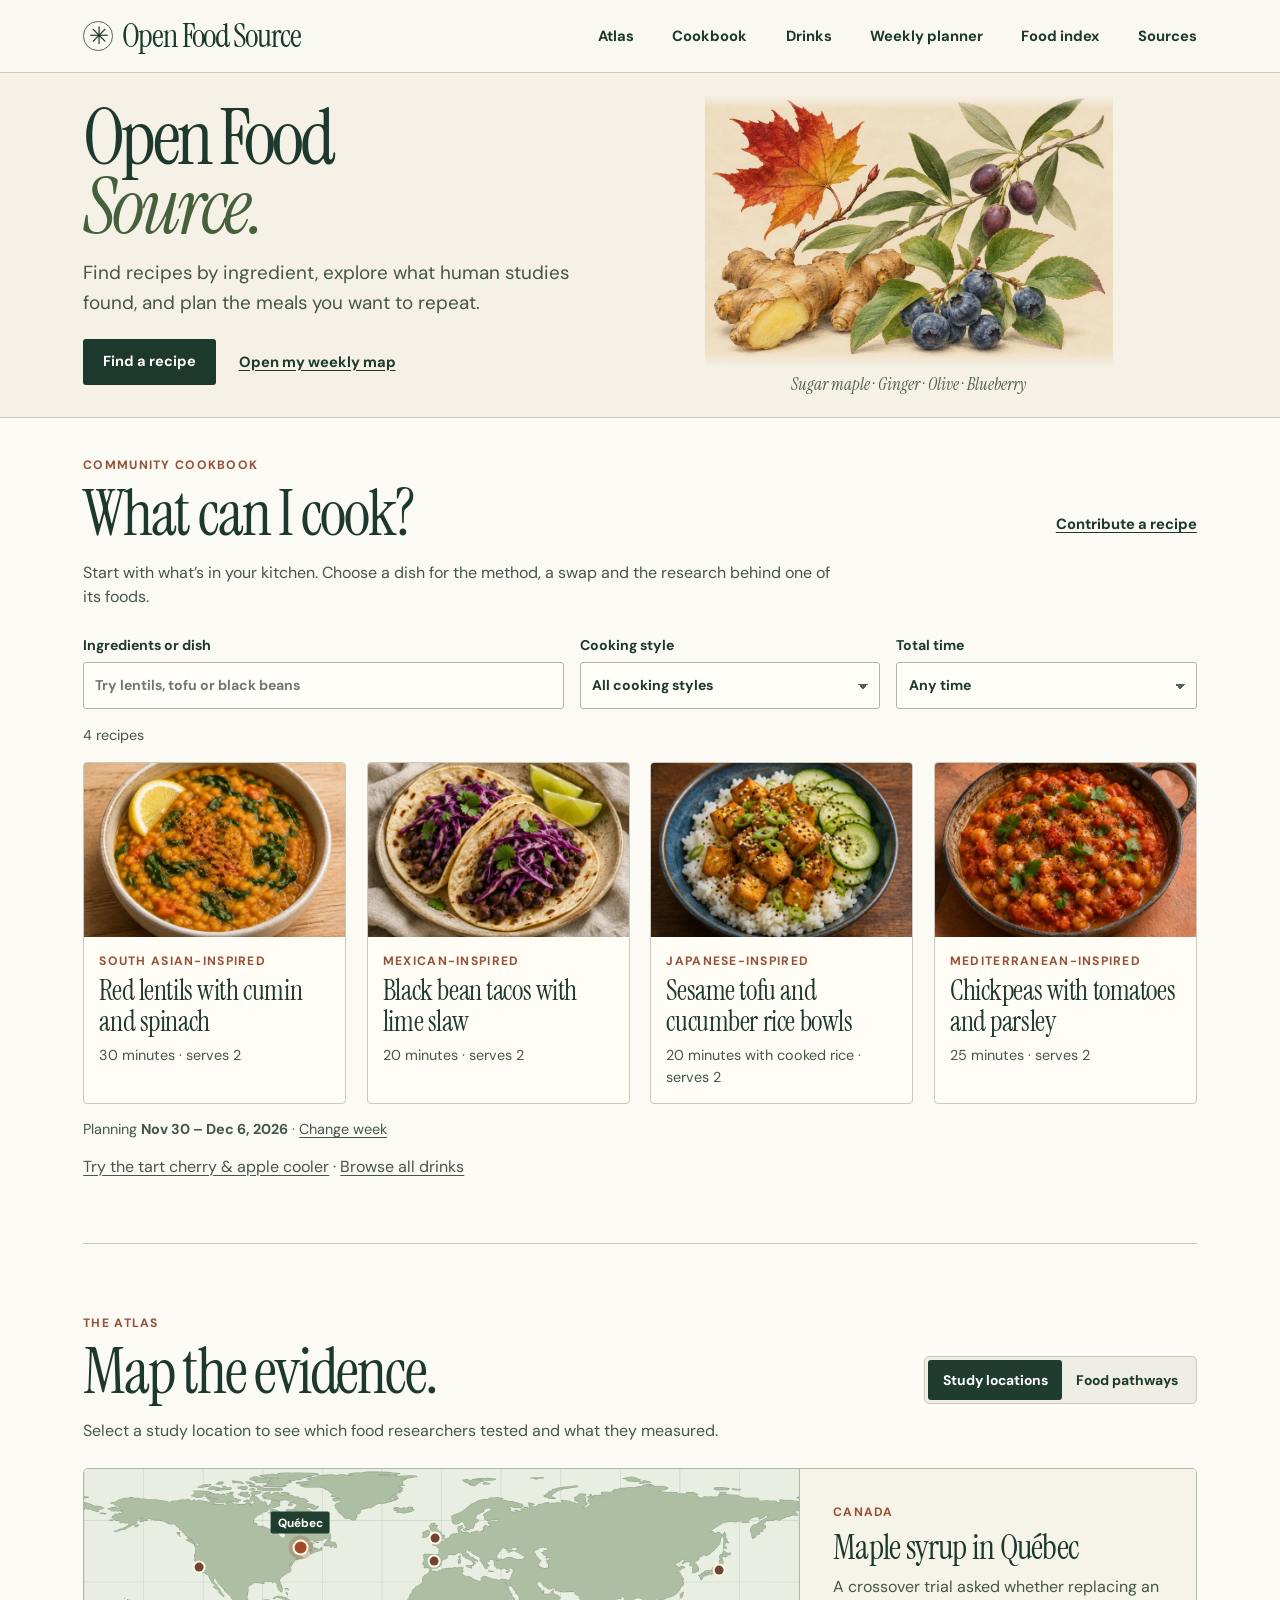
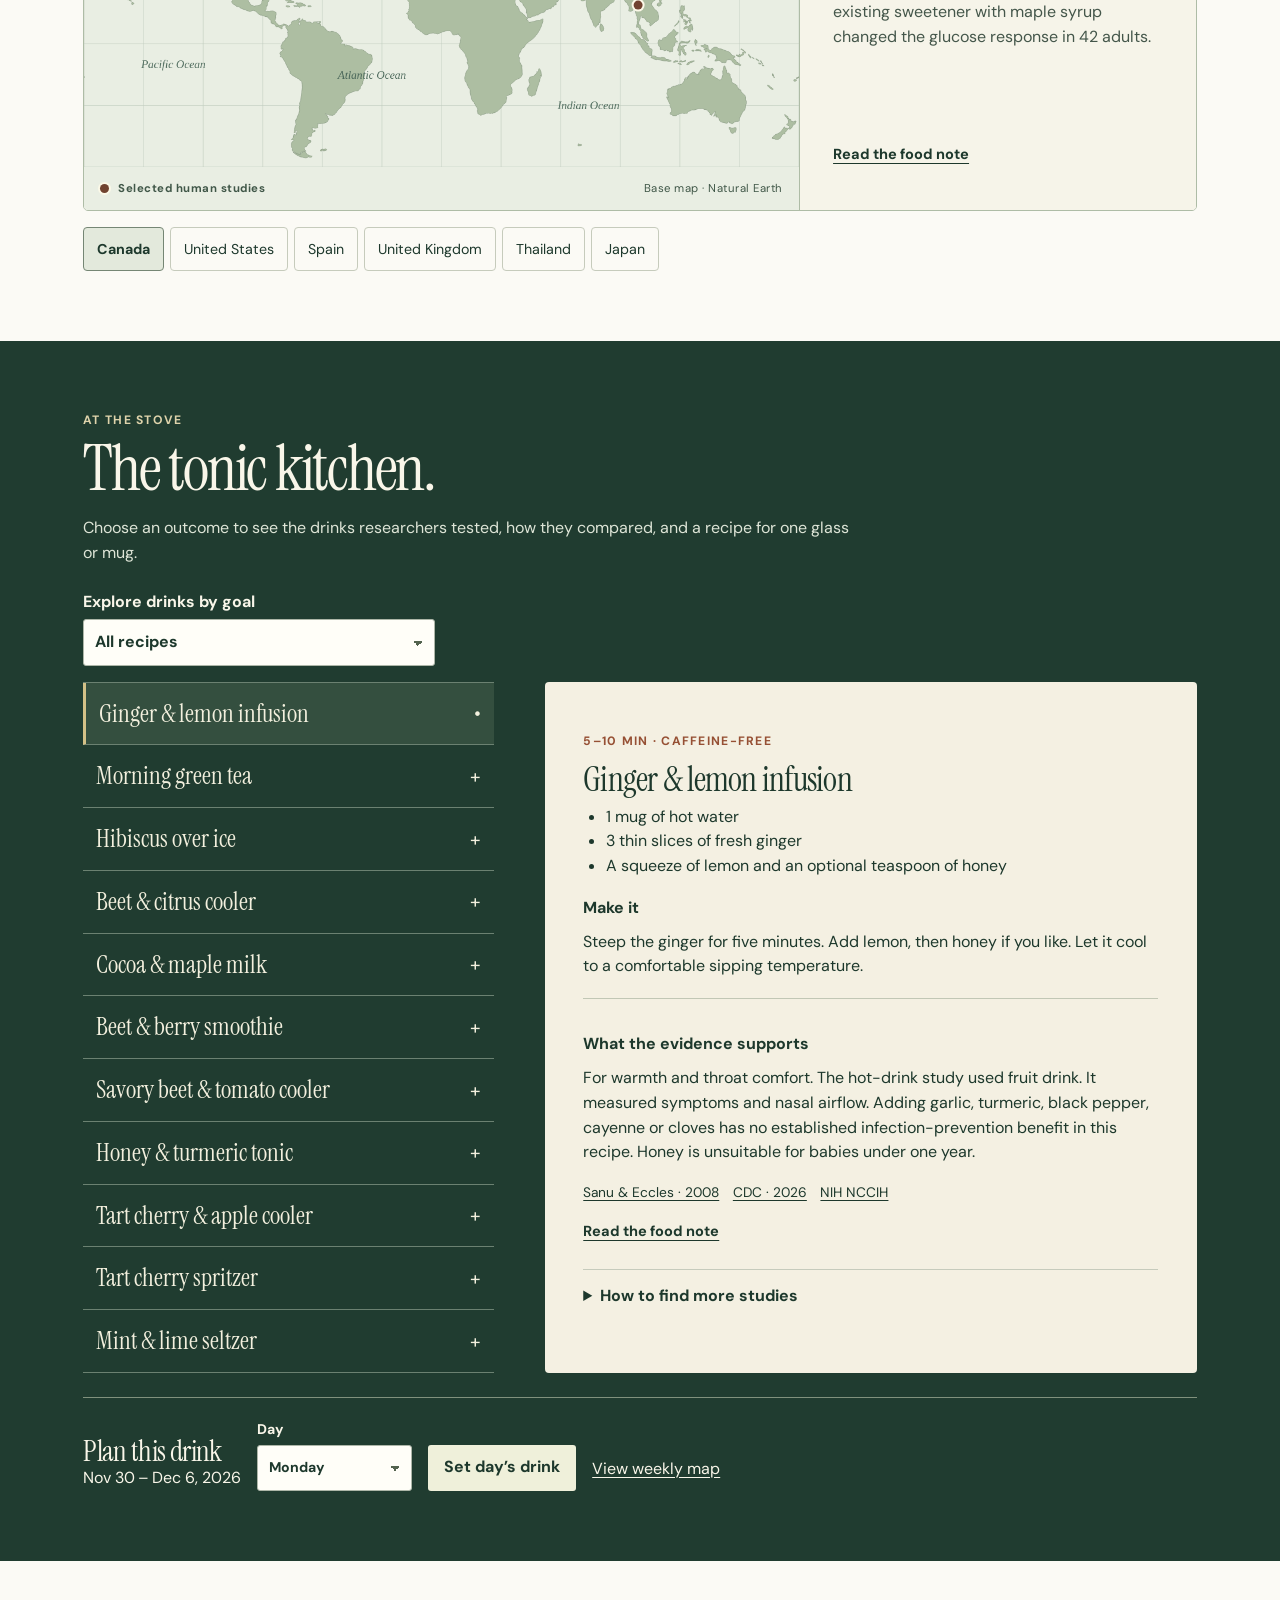
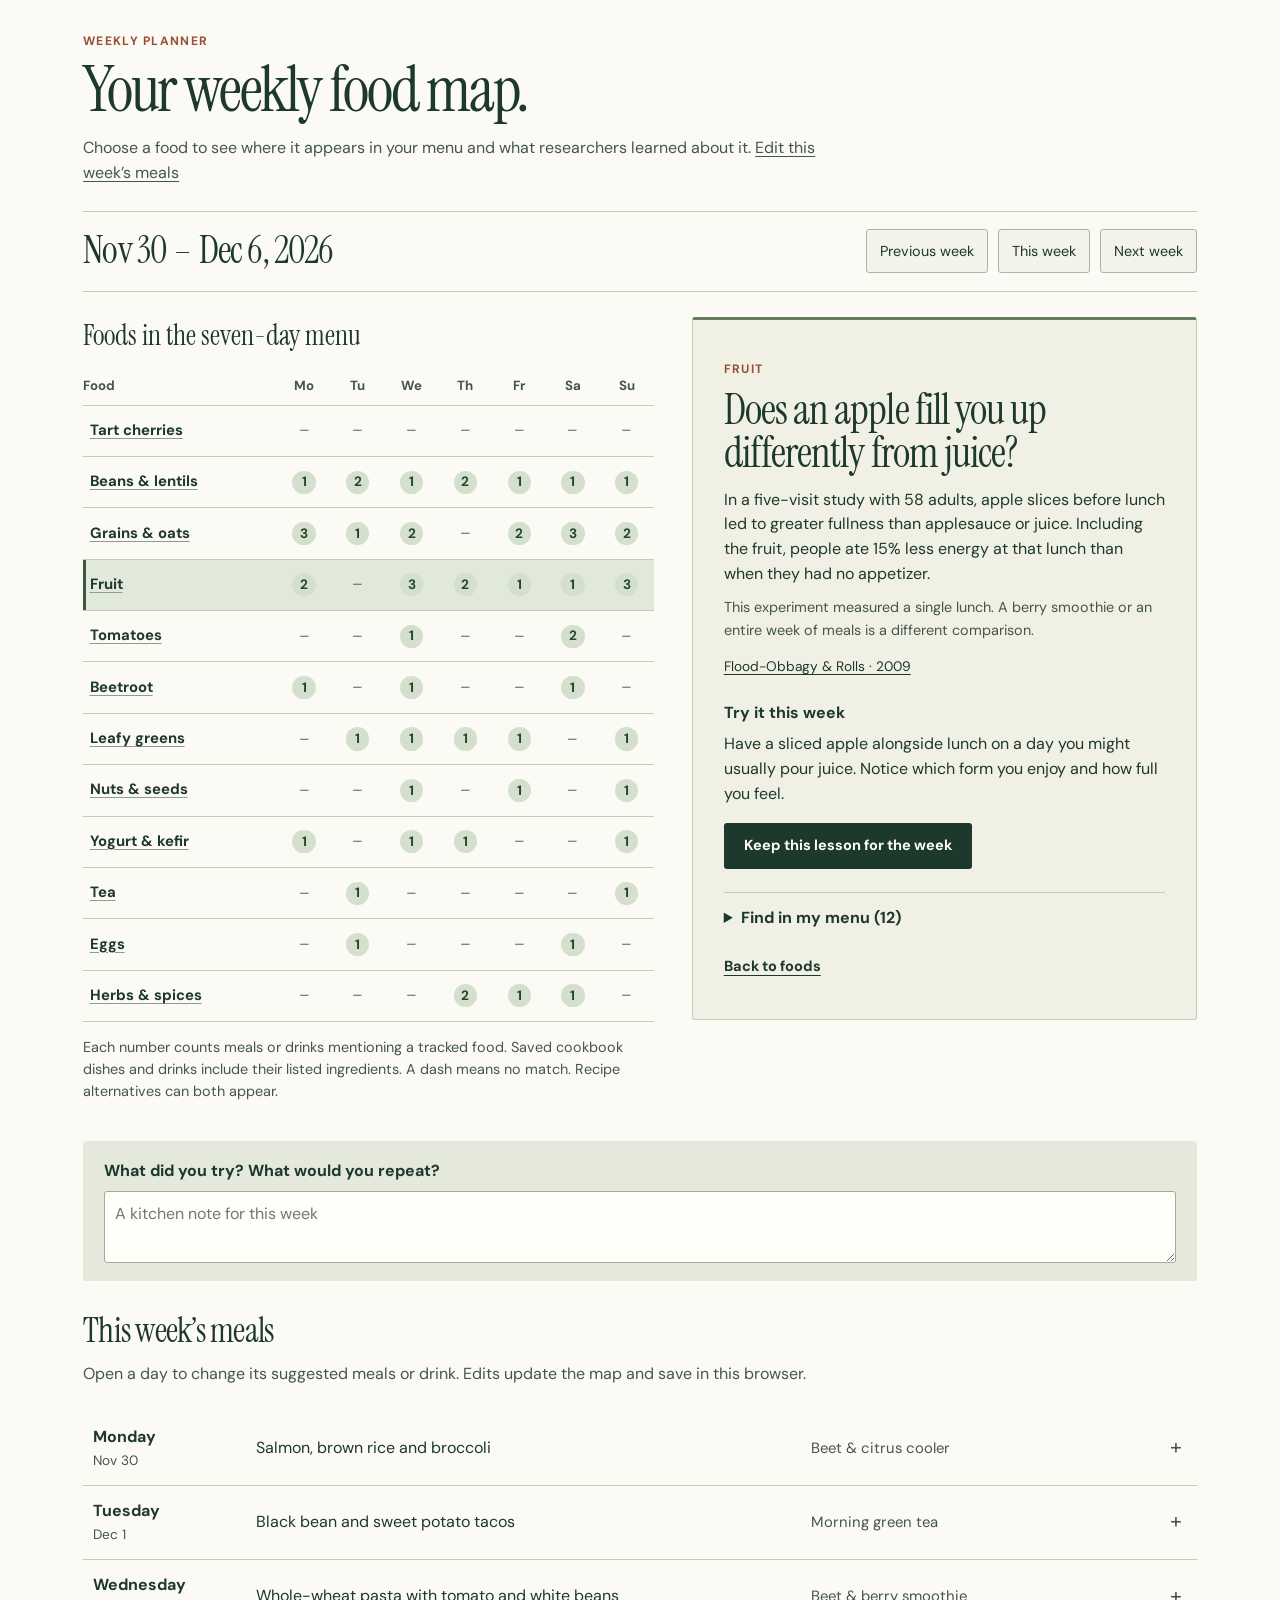
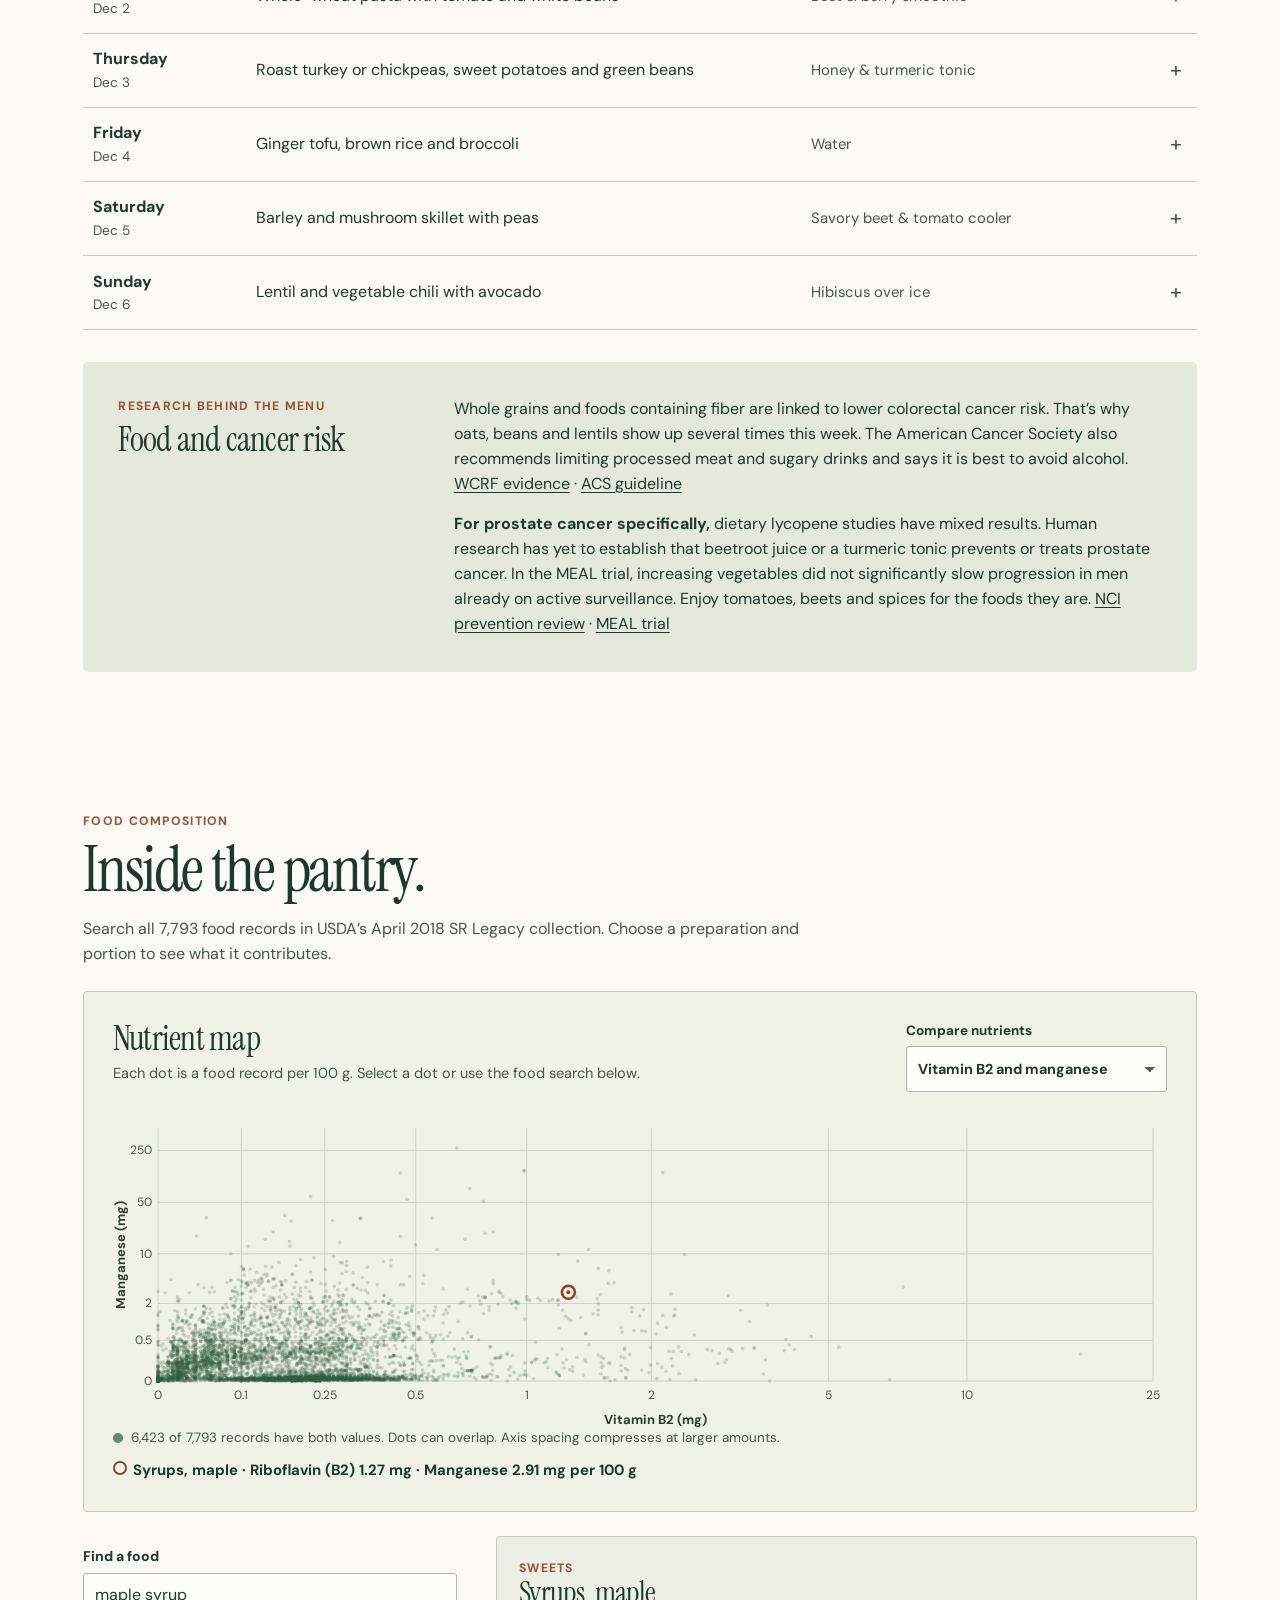
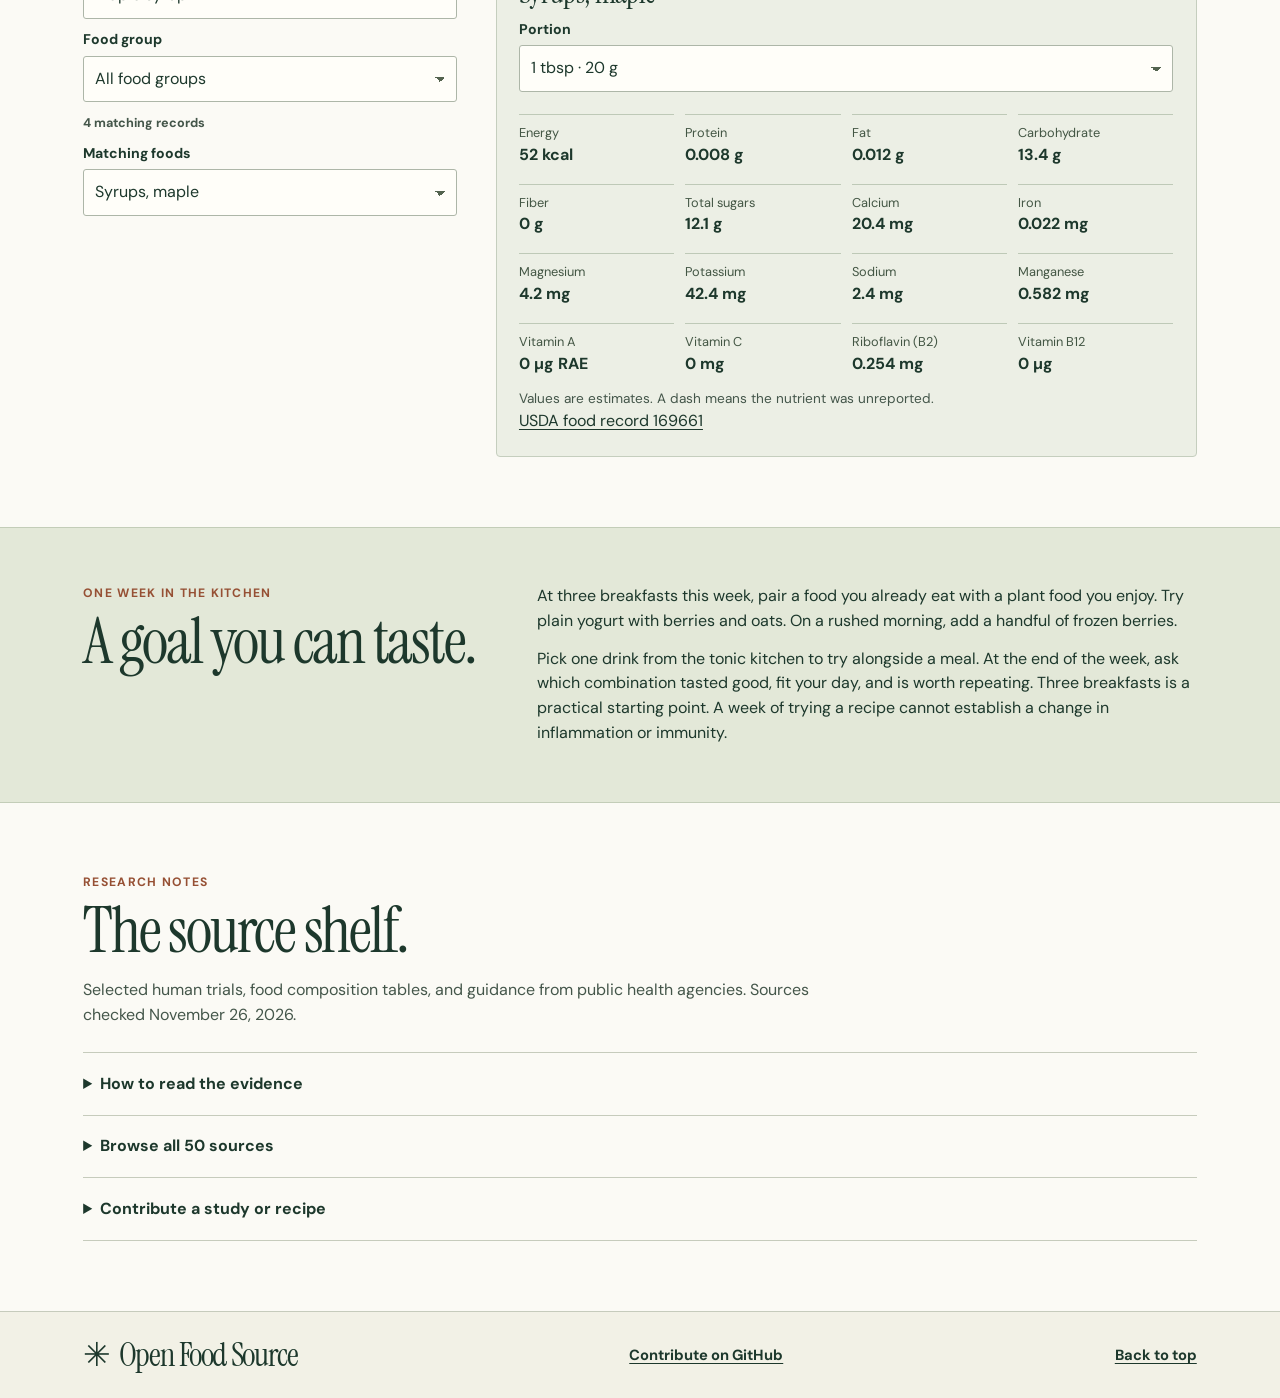
==== index.html @ 0f3d87eb "style: bring the cookbook closer to the first screen" ====
<!doctype html>
<html lang="en">
<head>
<meta charset="utf-8"><meta name="viewport" content="width=device-width,initial-scale=1">
<meta name="theme-color" content="#1e3a2e">
<meta name="description" content="Explore everyday foods and tonics through human research, real portions and practical recipes.">
<title>Open Food Source — Food, drink &amp; human research</title>
<link rel="stylesheet" href="style.css">
<link rel="icon" type="image/webp" href="assets/maple-leaf.webp">
<script defer src="research.js"></script><script defer src="assets/land.js"></script><script defer src="assets/composition.js"></script><script defer src="plot.js"></script><script defer src="recipes.js"></script><script defer src="atlas.js"></script>
<script defer src="dishes.js"></script><script defer src="weekly-map.js"></script><script defer src="planner.js"></script><script defer src="cookbook.js"></script>
</head>
<body>
<a href="#main" class="skip">Skip to content</a>
<header class="mast"><div class="wrap mast-inner">
<a class="wordmark" href="#main" aria-label="Open Food Source home"><span class="compass" aria-hidden="true">✳</span>Open Food Source</a>
<nav aria-label="Main navigation"><a href="#atlas">Atlas</a><a href="#cookbook">Cookbook</a><a href="#kitchen">Drinks</a><a href="#planner">Weekly planner</a><a href="#pantry">Food index</a><a href="#sources">Sources</a></nav>
</div></header>
<main id="main">
<section class="hero"><div class="wrap hero-grid"><div class="hero-copy">
<h1>Open Food<br><em>Source.</em></h1>
<p class="lede">Find recipes by ingredient, explore what human studies found, and plan the meals you want to repeat.</p>
<div class="hero-actions"><a class="primary" href="#cookbook">Find a recipe</a><a class="inline" href="#weekly-map">Open my weekly map</a></div></div>
<figure class="hero-art"><img alt="Botanical watercolor of a sugar maple leaf, sliced ginger, an olive branch and blueberries" src="assets/botanical-plate.webp" width="1200" height="800">
<figcaption>Sugar maple · Ginger · Olive · Blueberry</figcaption></figure>
</div></section>
<section class="section wrap" id="cookbook" aria-labelledby="cookbook-title">
<div class="section-head"><div><p class="eyebrow">Community cookbook</p><h2 id="cookbook-title">What can I cook?</h2></div><a class="inline" href="https://github.com/bennewell35/open-food-source/issues/new?template=community-recipe.md">Contribute a recipe</a></div>
<p class="intro">Start with what’s in your kitchen. Choose a dish for the method, a swap and the research behind one of its foods.</p>
<div class="dish-filters">
<label for="dish-search">Ingredients or dish<input type="search" id="dish-search" placeholder="Try lentils, tofu or black beans"></label>
<label for="cooking-style">Cooking style<select id="cooking-style"><option value="">All cooking styles</option></select></label>
<label for="cook-time">Total time<select id="cook-time"><option value="">Any time</option><option value="20">20 minutes or less</option><option value="25">25 minutes or less</option><option value="30">30 minutes or less</option></select></label>
</div>
<div class="dish-results"><p id="dish-count" role="status"></p><button id="reset-dishes" class="text-button" hidden>Clear filters</button></div>
<div id="dish-list" class="dish-list"></div><div id="dish-empty" hidden><p>Try fewer ingredients or clear a filter. You can also look up a food’s nutrients.</p><a class="inline" id="pantry-search-link" href="#pantry">Search the food index</a></div>
<section id="dish-detail" aria-label="Selected recipe" hidden></section>
<p class="map-legend">Planning <strong id="cookbook-week"></strong> · <a href="#weekly-map">Change week</a></p>
<p class="intro"><a href="?drink=cherry-apple#kitchen">Try the tart cherry &amp; apple cooler</a> · <a href="#kitchen">Browse all drinks</a></p>
</section>
<section class="section wrap" id="atlas">
<div class="section-head"><div><p class="eyebrow">The atlas</p><h2>Map the evidence.</h2></div><div class="switch" aria-label="Atlas views"><button id="geo-toggle" aria-pressed="true" aria-controls="geo">Study locations</button><button id="path-toggle" aria-pressed="false" aria-controls="paths">Food pathways</button></div></div>
<div id="geo"><p class="intro">Select a study location to see which food researchers tested and what they measured.</p>
<div class="geo-layout"><div class="cartography"><div class="map" id="map"><canvas aria-hidden="true" width="1200" height="500" id="land"></canvas><div id="pins"></div></div>
<div class="map-footer"><span class="dot-key"></span>Selected human studies <span class="map-credit">Base map · Natural Earth</span></div></div>
<article class="place-card" id="place-card" aria-live="polite"></article></div>
<div class="country-list" id="country-list" aria-label="Study locations"></div></div>
<div id="paths" hidden><p class="intro">Choose an outcome to trace it back to a food, the biology, and the evidence behind it.</p><div class="filters" id="path-filters" aria-label="Filter by outcome"></div><p id="path-count" class="meta" role="status"></p><div id="path-list" class="note-grid"></div></div>
</section>
<section class="kitchen" id="kitchen"><div class="section wrap">
<div class="section-head"><div><p class="eyebrow">At the stove</p><h2>The tonic kitchen.</h2></div></div>
<p class="intro">Choose an outcome to see the drinks researchers tested, how they compared, and a recipe for one glass or mug.</p>
<label class="drink-goal" for="drink-goal">Explore drinks by goal<select id="drink-goal"><option value="all">All recipes</option></select></label>
<div class="recipe-layout"><div id="recipes" class="recipe-list" aria-label="Choose a recipe"></div><article id="recipe-card" class="recipe-card" aria-live="polite"></article></div>
<div class="drink-planning"><div><h3>Plan this drink</h3><p id="drink-plan-week"></p></div>
<label for="recipe-day">Day<select id="recipe-day"></select></label><button id="use-recipe">Set day’s drink</button>
<a href="#weekly-map">View weekly map</a><p id="drink-plan-status" role="status"></p></div>
</div></section>
<section class="section wrap planner" id="planner" aria-labelledby="planner-title">
<div id="weekly-map"><p class="eyebrow">Weekly planner</p><h2 id="planner-title">Your weekly food map.</h2></div>
<p class="intro">Choose a food to see where it appears in your menu and what researchers learned about it. <a href="#week-menu">Edit this week’s meals</a></p>
<div class="week-bar"><h3 id="week-title" aria-live="polite"></h3>
<div class="week-actions" aria-label="Choose a week"><button id="previous-week">Previous week</button><button id="current-week">This week</button><button id="next-week">Next week</button></div></div>
<div class="weekly-workbench">
<div class="weekly-chart"><div id="food-matrix"></div>
<p class="map-legend">Each number counts meals or drinks mentioning a tracked food. Saved cookbook dishes and drinks include their listed ingredients. A dash means no match. Recipe alternatives can both appear.</p></div>
<article id="weekly-lesson" class="weekly-lesson" aria-label="Selected food lesson"></article></div>
<div class="weekly-journal"><label for="weekly-reflection">What did you try? What would you repeat?</label>
<textarea id="weekly-reflection" rows="2" placeholder="A kitchen note for this week"></textarea><p id="learning-status" role="status" class="quiet"></p></div>
<h3 id="week-menu" class="menu-heading">This week’s meals</h3>
<p class="intro">Open a day to change its suggested meals or drink. Edits update the map and save in this browser.</p>
<div id="planner-days"></div><p id="planner-status" role="status" class="quiet"></p>
<aside class="prevention" aria-labelledby="risk-title"><div><p class="eyebrow">Research behind the menu</p><h3 id="risk-title">Food and cancer risk</h3></div>
<div><p>Whole grains and foods containing fiber are linked to lower colorectal cancer risk. That’s why oats, beans and lentils show up several times this week. The American Cancer Society also recommends limiting processed meat and sugary drinks and says it is best to avoid alcohol. <a href="https://www.wcrf.org/research-policy/evidence-for-our-recommendations/wholegrains-veg-fruit-beans/">WCRF evidence</a> · <a href="https://www.cancer.org/cancer/risk-prevention/diet-physical-activity/acs-guidelines-nutrition-physical-activity-cancer-prevention.html">ACS guideline</a></p>
<p><strong>For prostate cancer specifically,</strong> dietary lycopene studies have mixed results. Human research has yet to establish that beetroot juice or a turmeric tonic prevents or treats prostate cancer. In the MEAL trial, increasing vegetables did not significantly slow progression in men already on active surveillance. Enjoy tomatoes, beets and spices for the foods they are. <a href="https://www.cancer.gov/types/prostate/patient/prostate-prevention-pdq">NCI prevention review</a> · <a href="https://pubmed.ncbi.nlm.nih.gov/31935026/">MEAL trial</a></p></div></aside>
</section>
<section class="section wrap" id="pantry"><div class="section-head"><div><p class="eyebrow">Food composition</p><h2>Inside the pantry.</h2></div></div>
<p class="intro">Search all 7,793 food records in USDA’s April 2018 SR Legacy collection. Choose a preparation and portion to see what it contributes.</p>
<div class="food-plot"><div class="plot-head"><div><h3>Nutrient map</h3><p>Each dot is a food record per 100 g. Select a dot or use the food search below.</p></div><label for="axes">Compare nutrients<select id="axes"><option value="fiber">Fiber and protein</option><option value="maple" selected>Vitamin B2 and manganese</option><option value="sugar">Carbohydrate and total sugars</option><option value="iron">Iron and vitamin C</option></select></label></div>
<canvas id="nutrient-map" role="img" aria-describedby="plot-description" aria-label="Nutrient distribution of foods"></canvas><div class="plot-key"><i></i><span id="plot-description"></span></div><p id="plot-selection" class="plot-selection" role="status"></p></div>
<div class="index-layout"><div class="index-controls"><label for="query">Find a food</label><input type="search" id="query" placeholder="Try maple syrup, spinach or lentils" value="maple syrup">
<label for="group">Food group</label><select id="group"><option value="">All food groups</option></select>
<p class="meta" role="status" id="result-count"></p><label for="matches">Matching foods</label><select id="matches"></select></div>
<article class="nutrients" id="nutrients" aria-label="Food composition"></article></div></section>
<section class="field-note"><div class="wrap goal-grid"><div><p class="eyebrow">One week in the kitchen</p><h2>A goal you can taste.</h2></div><div><p>At three breakfasts this week, pair a food you already eat with a plant food you enjoy. Try plain yogurt with berries and oats. On a rushed morning, add a handful of frozen berries.</p><p>Pick one drink from the tonic kitchen to try alongside a meal. At the end of the week, ask which combination tasted good, fit your day, and is worth repeating. Three breakfasts is a practical starting point. A week of trying a recipe cannot establish a change in inflammation or immunity.</p></div></div></section>
<section class="section wrap shelf" id="sources"><div><p class="eyebrow">Research notes</p><h2>The source shelf.</h2></div>
<p class="intro">Selected human trials, food composition tables, and guidance from public health agencies. Sources checked November 26, 2026.</p>
<details><summary>How to read the evidence</summary><p>A cardiovascular event is a clinical outcome. LDL cholesterol and blood pressure are risk markers. An attention task or symptom rating answers a narrower question. Nutrient content tells you what a food contributes. A plausible biological mechanism is a reason to test a claim.</p><p>This is a curated guide. We selected studies that speak to these foods, checked comparison groups and serving sizes, and included conflicting findings where they affect a kitchen decision. Study pins identify selected research settings, not where foods originated. Multi-site trials have one representative pin.</p></details>
<details id="source-disclosure"><summary id="source-count">Browse sources</summary><div id="source-list" class="source-list"></div></details>
<details><summary>Contribute a study or recipe</summary>
<p>Have a paper that changes a recipe, a correction to a finding, or a drink worth testing? Include the paper, what people consumed and what the researchers measured. For a family or regional dish, share the cooking method and credit its source. Anyone with a GitHub account can suggest a change.</p>
<p><a href="https://github.com/bennewell35/open-food-source/issues/new?template=study-or-recipe.md">Suggest a study or recipe</a> · <a href="https://github.com/bennewell35/open-food-source/blob/main/CONTRIBUTING.md">Contributor guide</a></p></details>
</section>
</main><footer><div class="wrap"><a href="#main" class="wordmark"><span aria-hidden="true">✳</span> Open Food Source</a><a href="https://github.com/bennewell35/open-food-source" class="inline">Contribute on GitHub</a><a href="#main" class="inline">Back to top</a></div></footer>
<dialog id="note-dialog" aria-labelledby="note-title"><div class="dialog-tools"><span class="eyebrow">Food field note</span><button id="close-note" aria-label="Close food field note" autofocus>Close</button></div><div id="note-body"></div></dialog>
<noscript><p>Enable JavaScript to explore the maps and food index. Primary references include <a href="https://pmc.ncbi.nlm.nih.gov/articles/PMC11522891/">the maple trial</a> and <a href="https://fdc.nal.usda.gov/download-datasets/">USDA food data</a>.</p></noscript>
</body></html>
---- style.css ----
@font-face{font-family:Instrument;src:url(assets/serif.ttf)}@font-face{font-family:Instrument;src:url(assets/serif-italic.ttf);font-style:italic}@font-face{font-family:DM;src:url(assets/regular.ttf);font-weight:400 599}@font-face{font-family:DM;src:url(assets/strong.ttf);font-weight:600 900}
:root{--ink:#1d382c;--soft:#44564a;--copper:#965034;--line:#c6cbbc;--paper:#fbfaf5;--pale:#f2f0e4;--sage:#e4e9dc;--dark:#203c30;--serif:Instrument,Georgia,serif;--sans:DM,Arial,sans-serif}
*{box-sizing:border-box}html{scroll-padding-top:1rem}body{margin:0;background:var(--paper);color:var(--ink);font:1rem/1.55 var(--sans)}button,input,select{font:inherit;color:inherit}button,summary,select{cursor:pointer}button,a,input,select,summary{-webkit-tap-highlight-color:transparent}:focus-visible{outline:3px solid #aa5b27;outline-offset:4px}a{color:inherit;text-underline-offset:.21em}button{border:0;background:none}button,a,summary{touch-action:manipulation}h1,h2,h3,h4,p,figure{margin:0}h1,h2,h3{font:400 1rem/1.02 var(--serif)}h2{font-size:clamp(2.9rem,5vw,4.2rem);letter-spacing:-.035em}h3{font-size:2.15rem;letter-spacing:-.022em}h4{font:700 1rem var(--sans)}.wrap{width:min(87%,80rem);margin-inline:auto}[hidden]{display:none!important}.skip{position:absolute;left:1rem;top:-6rem;background:white;padding:.7rem;z-index:10}.skip:focus{top:.5rem}
.mast{border-bottom:1px solid var(--line);background:#faf9f1}.mast-inner,footer>.wrap{display:flex;align-items:center;justify-content:space-between;gap:1rem}.mast-inner{min-height:4.5rem}.wordmark{display:inline-flex;align-items:center;gap:.55rem;font:400 2.05rem/1 var(--serif);text-decoration:none;letter-spacing:-.04em}.compass{font:1.5rem/1 Georgia;border:1px solid #526953;border-radius:50%;display:grid;place-items:center;width:1.85rem;height:1.85rem}nav{display:flex;align-items:center;gap:clamp(.75rem,3vw,2.5rem)}nav a,.inline{font-size:.92rem;font-weight:600}nav a{display:flex;align-items:center;min-height:2.75rem;text-decoration:none}nav a:hover,.source-list a:hover{color:var(--copper);text-decoration:underline}
.hero{background:#f5f1e6;border-bottom:1px solid var(--line);overflow:hidden}.hero-grid{display:grid;grid-template-columns:1fr 1.12fr;gap:2rem;align-items:center;padding-block:clamp(2.2rem,4vw,4.1rem)}.hero-copy{padding-block:1rem}.eyebrow,.meta,.map-footer,.tag{font:700 .76rem/1.5 var(--sans);letter-spacing:.105em;text-transform:uppercase}.eyebrow{color:var(--copper)}.rule{display:flex;align-items:center;gap:.65rem}.rule:before{content:'';width:2rem;height:1px;background:var(--copper)}h1{font-size:clamp(4.2rem,7.3vw,7rem);line-height:.88;letter-spacing:-.048em;margin:.95rem 0 1.4rem}h1 i{font-size:.84em;font-weight:400}h1 em{color:#46603e;font-weight:400}.lede{font-size:clamp(1rem,1.65vw,1.18rem);line-height:1.6;max-width:31rem;color:var(--soft)}.hero-actions{display:flex;align-items:center;gap:1.4rem;flex-wrap:wrap;margin-top:1.7rem}.primary,.dark-button{display:inline-flex;align-items:center;justify-content:center;min-height:2.9rem;padding:.65rem 1.25rem;text-decoration:none;background:var(--ink);color:#fffdf5;border-radius:3px;font:700 .91rem/1.4 var(--sans)}.primary:hover,.dark-button:hover{background:#365640}.inline{display:inline-flex;align-items:center;min-height:2.75rem;text-decoration:underline}.hero-art{position:relative;text-align:center}.hero-art img{display:block;width:100%;height:auto;mix-blend-mode:multiply;mask-image:linear-gradient(to right,transparent,#000 5%,#000 95%,transparent),linear-gradient(to bottom,transparent,#000 5%,#000 94%,transparent);mask-composite:intersect}.hero-art figcaption{font:italic 1.05rem var(--serif);color:#4c6049;margin-top:.4rem}
.section{padding-block:clamp(2.8rem,5.5vw,5.4rem)}.section-head{display:flex;align-items:flex-end;justify-content:space-between;gap:1rem}.section-head h2,.shelf h2,.field-note h2{margin-top:.42rem}.intro{color:var(--soft);max-width:48rem;margin:.9rem 0 1.55rem}.switch{display:flex;align-items:center;border:1px solid var(--line);border-radius:5px;padding:3px;background:#eeeee5}.switch button{font-size:.87rem;font-weight:600;min-height:2.5rem;border-radius:3px;padding:.45rem .9rem}.switch [aria-pressed=true]{background:var(--dark);color:white}.geo-layout{display:grid;grid-template-columns:1.8fr 1fr;border:1px solid #aebca6;border-radius:5px;overflow:hidden}.cartography{display:flex;flex-direction:column;justify-content:center;background:#e9eee3}.map{position:relative;aspect-ratio:2.4;isolation:isolate}.map canvas{width:100%;height:100%;display:block}.map-pin{position:absolute;width:1.8rem;height:1.8rem;padding:0;display:grid;place-items:center;transform:translate(-50%,-50%);border-radius:50%;z-index:1}.map-pin:before,.dot-key{content:'';width:9px;height:9px;border-radius:50%;background:#714330;box-shadow:0 0 0 2px #fcf9e8}.map-pin[aria-pressed=true]:before{width:12px;height:12px;background:#a3492b;box-shadow:0 0 0 2px #fff9e9,0 0 0 6px #98512b47}.map-pin:hover:before{background:#2d4c39}.pin-label{display:none;position:absolute;white-space:nowrap;bottom:100%;background:#203e30;color:white;border-radius:2px;padding:.17rem .45rem;font:600 .74rem var(--sans);pointer-events:none}.map-pin[aria-pressed=true],.map-pin:focus-visible{z-index:3}.map-pin[aria-pressed=true] .pin-label,.map-pin:focus-visible .pin-label{display:block}.map-footer{display:flex;align-items:center;gap:.55rem;padding:.8rem 1rem;font-size:.71rem;color:#405748;letter-spacing:.045em;text-transform:none}.map-credit{margin-left:auto;font-weight:400}.dot-key{display:inline-block}.place-card{display:flex;flex-direction:column;align-items:flex-start;padding:clamp(1.25rem,2.6vw,2.3rem);border-left:1px solid #aebca6;background:#f6f4e9}.place-card h3{margin:.6rem 0}.place-card p:not(.eyebrow){color:var(--soft);font-size:1rem;margin:0 0 1rem}.text-button{font:700 .91rem var(--sans);padding:.55rem 0;text-decoration:underline;text-underline-offset:.23rem;min-height:2.75rem}.place-card .text-button{margin-top:auto}.country-list,.filters{display:flex;flex-wrap:wrap;gap:.4rem;margin-top:1rem}.country-list button,.filters button{min-height:2.75rem;padding:.4rem .8rem;border-radius:4px;border:1px solid var(--line);font-size:.89rem}.country-list [aria-pressed=true],.filters [aria-pressed=true]{background:#e3e9dc;border-color:#758674;font-weight:700}.meta{font-size:.79rem;text-transform:none;letter-spacing:0;color:var(--soft);margin-block:.9rem}.note-grid{display:grid;grid-template-columns:repeat(3,1fr);gap:.7rem}.note-grid button{border:1px solid var(--line);padding:1rem;text-align:left;min-height:6.5rem;display:grid;align-content:space-between;gap:.4rem;border-radius:3px}.note-grid button:hover,.country-list button:hover,.filters button:hover{background:var(--sage)}.note-grid b{font:400 1.6rem/1.1 var(--serif)}.tag{color:#68533d;font-size:.69rem;letter-spacing:.06em}
.kitchen{background:var(--dark);color:#f9f6e9}.kitchen .eyebrow{color:#ded3ab}.kitchen .intro{color:#dee5d7}.recipe-layout{display:grid;grid-template-columns:.85fr 1.35fr;gap:clamp(1.3rem,4vw,4rem)}.recipe-list{border-top:1px solid #6b8171}.recipe-list button{width:100%;display:flex;align-items:center;justify-content:space-between;gap:.5rem;color:#f3f0de;border-bottom:1px solid #6b8171;padding:1rem .8rem;text-align:left;font:400 1.55rem/1.2 var(--serif)}.recipe-list button:after{content:'+';font:1.2rem var(--sans)}.recipe-list button[aria-pressed=true]{background:#344f3f;border-left:3px solid #d3c187}.recipe-list button[aria-pressed=true]:after{content:'•'}.recipe-card{background:#f4f0e2;color:var(--ink);border-radius:4px;padding:clamp(1.2rem,3vw,2.7rem)}.recipe-card p{margin:.75rem 0}.recipe-card h4{margin:1.1rem 0 .2rem}.recipe-card .eyebrow{color:var(--copper)}.recipe-card ul{padding-left:1.4rem;margin:.45rem 0}.recipe-card .study-note{border-top:1px solid #c1c7b5;margin-top:1.2rem;padding-top:1rem}.sources-inline{display:flex;flex-wrap:wrap;gap:0 .85rem}.sources-inline a{font-size:.86rem;display:inline-flex;align-items:center;min-height:2rem}
.index-layout{display:grid;grid-template-columns:.8fr 1.5fr;gap:clamp(1rem,3vw,3rem);align-items:start}.index-controls{display:flex;flex-direction:column}.index-controls label,.portion-label{font-size:.88rem;font-weight:700;margin:.65rem 0 .3rem}input,select{min-height:2.9rem;width:100%;max-width:100%;padding:.55rem .7rem;border:1px solid #adb6a8;border-radius:3px;background:#fffef9}select{appearance:none;padding-right:2.1rem;background-image:linear-gradient(45deg,transparent 50%,#53634f 50%),linear-gradient(135deg,#53634f 50%,transparent 50%);background-position:calc(100% - 16px) 52%,calc(100% - 11px) 52%;background-size:5px 5px;background-repeat:no-repeat}.index-controls .meta{margin:.7rem 0 0}.nutrients{min-width:0;background:#ecefe5;border:1px solid #c5cebe;border-radius:4px;padding:1.4rem}.nutrients h3{font-size:1.9rem}.nutrient-head{display:flex;justify-content:space-between;align-items:start;gap:.8rem}.portion-label{display:block}.nutri-grid{display:grid;grid-template-columns:repeat(4,1fr);margin:1.4rem 0 .7rem;gap:1rem .7rem}.nutri-item{border-top:1px solid #bec9b7;padding-top:.5rem}.nutri-item dt{font-size:.8rem;color:#435644}.nutri-item dd{font-weight:700;margin:0}.quiet{font-size:.85rem;color:var(--soft)}.field-note{background:#e3e8d8;border-block:1px solid #c3cdb8}.goal-grid{display:grid;grid-template-columns:.8fr 1.3fr;gap:3rem;padding-block:3.5rem}.goal-grid p+p{margin-top:.8rem}.shelf details{border-top:1px solid var(--line);padding:.3rem 0}.shelf details:last-child{border-bottom:1px solid var(--line)}summary{font-weight:700;padding:.85rem 0;min-height:3rem}.shelf details>p{max-width:48rem;margin:.5rem 0 1rem}.source-list{display:grid;grid-template-columns:1fr 1fr;gap:.75rem 2rem;padding:1rem 0}.source-list a{display:block;text-decoration:none;border-top:1px solid var(--line);padding:.8rem 0;font-weight:600}.source-list small{display:block;color:var(--soft);font-weight:400}footer{border-top:1px solid var(--line);padding:1.3rem 0;background:#f2f1e6}
dialog{color:var(--ink);border:1px solid #bcc4b5;border-radius:5px;padding:clamp(1.25rem,3vw,2.5rem);width:min(40rem,94%);max-height:86dvh;background:var(--paper)}dialog::backdrop{background:#172c23a6}.dialog-tools{display:flex;align-items:center;justify-content:space-between;border-bottom:1px solid var(--line);margin-bottom:1rem}.dialog-tools button{min-height:2.75rem;text-decoration:underline;font-size:.9rem}dialog h2{font-size:2.65rem;margin:.4rem 0 1.1rem}dialog h4{margin-top:1.3rem}dialog p{margin:.4rem 0}dialog .tag{margin-top:1rem}
@media(max-width:850px){.wrap{width:91%}.hero-grid{gap:1rem}.section-head{align-items:flex-start;flex-wrap:wrap}.geo-layout{grid-template-columns:1.5fr 1fr}.note-grid{grid-template-columns:repeat(2,1fr)}.nutri-grid{grid-template-columns:repeat(3,1fr)}}
@media(max-width:680px){.mast-inner{align-items:flex-start;flex-direction:column;padding:.85rem 0 .2rem;gap:.1rem}.wordmark{font-size:1.8rem}nav{width:100%;justify-content:space-between;gap:.45rem}nav a{font-size:.85rem}.hero-grid{grid-template-columns:1fr;gap:.3rem;padding-block:1.4rem 1rem}.hero-copy{padding:.4rem 0}.hero h1{font-size:clamp(4.15rem,15vw,5rem)}.hero-actions{margin-top:1.2rem;gap:1rem}.hero-art{width:min(100%,24rem);margin:0 auto}.hero-art img{max-height:12.5rem;object-fit:contain}.hero-art figcaption{font-size:.95rem}.section{padding-block:2.6rem}.geo-layout,.recipe-layout,.index-layout,.goal-grid{grid-template-columns:1fr}.place-card{border-left:0;border-top:1px solid #aebca6}.place-card h3{font-size:1.85rem}.place-card p:not(.eyebrow){margin-bottom:.35rem}.map-pin{width:1.35rem;height:1.35rem}.map-pin:before{width:6px;height:6px}.map-footer{font-size:.68rem}.goal-grid{gap:1rem;padding-block:2.5rem}.source-list{grid-template-columns:1fr}.nutri-grid{grid-template-columns:repeat(3,minmax(0,1fr))}.recipe-list button{font-size:1.35rem;padding:.75rem}.index-layout>*{min-width:0}.section-head{gap:.9rem}.note-grid{grid-template-columns:1fr 1fr}.note-grid button{padding:.75rem}.note-grid b{font-size:1.35rem}}
@media(max-width:380px){.nutri-grid{grid-template-columns:repeat(2,1fr)}.note-grid{grid-template-columns:1fr}.hero-actions{gap:.5rem}.switch button{padding-inline:.6rem}.source-list a{overflow-wrap:anywhere}}
@media(prefers-reduced-motion:reduce){*,*::before,*::after{scroll-behavior:auto!important;animation:none!important;transition:none!important}}
.food-plot{padding:clamp(1rem,2.4vw,1.8rem);background:#f0f1e7;border:1px solid var(--line);border-radius:4px;margin-bottom:1.5rem}.plot-head{display:flex;align-items:flex-start;justify-content:space-between;gap:1rem}.plot-head p{color:var(--soft);margin-top:.45rem;font-size:.91rem}.plot-head label{font-size:.84rem;font-weight:700;min-width:13rem}.plot-head select{display:block;margin-top:.25rem;font-size:.9rem}.food-plot canvas{display:block;width:100%;height:20rem;margin-top:1rem;cursor:crosshair}.plot-key{display:flex;gap:.55rem;align-items:flex-start;font-size:.84rem;color:var(--soft)}.plot-key i{display:inline-block;flex:0 0 .6rem;height:.6rem;border-radius:50%;background:#67876a;margin-top:.3rem}.plot-selection{font-size:.93rem;margin-top:.6rem;font-weight:700}.plot-selection:before{content:'';display:inline-block;width:.6rem;height:.6rem;border-radius:50%;border:2px solid #914826;margin-right:.42rem}.hero-art img{mask-size:100% 100%}@media(max-width:680px){.plot-head{display:block}.plot-head label{display:block;margin-top:.8rem}.food-plot canvas{height:17rem}.hero-art{width:min(100%,18.75rem)}}

.planner h2{margin-top:.42rem}
.week-bar,.week-actions{display:flex;align-items:center;justify-content:space-between;gap:.65rem;flex-wrap:wrap}
.week-bar{padding:1.1rem 0;border-block:1px solid var(--line)}
.week-bar h3{font-size:clamp(1.65rem,3vw,2.35rem)}
.week-actions button{border:1px solid #acb6a4;border-radius:3px;min-height:2.75rem;padding:.45rem .8rem;font-size:.9rem;background:#f3f3e9}
.week-actions button:hover,.planner-day>summary:hover{background:var(--sage)}
.planner-day{border-bottom:1px solid var(--line)}
.planner-day>summary{list-style:none;display:grid;grid-template-columns:9rem minmax(0,1.6fr) minmax(0,1fr) 1.4rem;gap:1.2rem;align-items:center;padding:.85rem .6rem;font-weight:400}
.planner-day>summary::-webkit-details-marker{display:none}
.planner-day>summary::after{content:'+';font-size:1.35rem;color:var(--soft);text-align:center}
.planner-day[open]>summary::after{content:'−'}
.planner-day[open]>summary{background:var(--sage)}
.day-date strong,.day-date time{display:block}.day-date time{font-size:.85rem;color:var(--soft)}
.day-dinner,.day-drink{overflow-wrap:anywhere}.day-drink{font-size:.93rem;color:var(--soft)}
.day-fields{display:grid;grid-template-columns:repeat(2,minmax(0,1fr));gap:1rem;padding:1rem}
.day-fields label{font-size:.9rem;font-weight:700}
.day-fields textarea,.day-fields select{display:block;width:100%;font:400 1rem/1.45 var(--sans);margin-top:.3rem}
.day-fields textarea{padding:.6rem .7rem;border:1px solid #adb6a8;border-radius:3px;background:#fffef9;color:var(--ink);resize:vertical}
.planner-recipe{margin:0 1rem 1rem;padding:0 .8rem;background:#f2f1e6;border-radius:3px}
.planner-recipe p{padding:0 0 1rem}.planner-recipe ul{padding-inline-start:1.4rem;margin-top:0}
#planner-status{margin-top:.75rem}
.prevention{display:grid;grid-template-columns:minmax(12rem,.6fr) 1.4fr;gap:2rem;margin-top:2rem;padding:clamp(1.2rem,3vw,2.2rem);border-radius:5px;background:var(--sage)}
.prevention h3{margin-top:.4rem}.prevention p+p{margin-top:1rem}
@media(max-width:680px){nav{flex-wrap:wrap;justify-content:flex-start;column-gap:.9rem;row-gap:0}.week-bar{align-items:flex-start}.planner-day>summary{grid-template-columns:minmax(4.8rem,25%) 1fr 1rem;gap:.25rem .5rem}.day-date{grid-row:1/3}.day-drink{grid-column:2}.planner-day>summary::after{grid-column:3;grid-row:1/3}.day-fields,.prevention{grid-template-columns:1fr}.day-fields{padding:.85rem .2rem}.week-actions{gap:.35rem}.week-actions button{padding:.4rem .55rem}}

.weekly-workbench{display:grid;grid-template-columns:minmax(0,1.13fr) minmax(0,1fr);gap:clamp(1.4rem,3vw,3rem);align-items:start;margin:1.55rem 0}
.weekly-chart{min-width:0}.food-matrix-table{width:100%;border-spacing:0;table-layout:fixed;line-height:1.3}
.food-matrix-table caption{text-align:left;font:400 1.75rem var(--serif);padding:0 0 .8rem}
.food-matrix-table th,.food-matrix-table td{text-align:center;border-bottom:1px solid var(--line);padding:.2rem 0}
.food-matrix-table thead th{font-size:.83rem;padding:.65rem 0;color:var(--soft)}
.food-matrix-table th:first-child{text-align:left;width:34%}
.food-matrix-table tbody th button{width:100%;min-height:2.75rem;padding:.45rem .4rem;text-align:left;font-size:.93rem;font-weight:600;line-height:1.2;text-decoration:underline;text-decoration-color:#8c9e89;text-underline-offset:.18rem}
.food-matrix-table .selected-food{background:#e1e9db}
.food-matrix-table .selected-food th{box-shadow:inset 3px 0 #38583f}
.food-matrix-table .map-count{display:inline-grid;place-items:center;background:#d4dfcd;color:#24472e;border-radius:50%;min-width:1.45rem;min-height:1.45rem;font-size:.85rem;font-weight:700}
.food-matrix-table .no-match{color:#667364}
.a11y-only{position:absolute;width:1px;height:1px;overflow:hidden;clip-path:inset(50%);white-space:nowrap}
.map-legend,.lesson-limit{font-size:.9rem;color:var(--soft)}.map-legend{margin:.85rem 0}
.weekly-lesson{background:#f1f0e4;border:1px solid #c4cab9;border-top:3px solid #657c5d;border-radius:3px;padding:clamp(1.15rem,2.4vw,2rem)}
.weekly-lesson h3{font-size:clamp(2rem,3.3vw,2.8rem);margin:.55rem 0 .85rem}.weekly-lesson p{margin:.6rem 0}
.weekly-lesson h4{margin:1.2rem 0 .3rem}.weekly-lesson .dark-button{margin:.4rem 0}.weekly-lesson .dark-button:disabled{background:#d4dfcd;color:var(--ink);cursor:default}
.weekly-lesson>.text-button{display:block}.lesson-matches,.find-research{border-top:1px solid var(--line);margin-top:1rem}
.matched-meal{display:block;width:100%;text-align:left;text-decoration:underline;text-underline-offset:.18rem;padding:.6rem .2rem;min-height:2.75rem}
.weekly-journal{padding:1.1rem 1.3rem;background:#e4e9dc;border-radius:3px;margin:1.4rem 0 2rem}
.weekly-journal label,.drink-goal{display:block;font-weight:700}.weekly-journal textarea{display:block;width:100%;padding:.65rem;margin-top:.45rem;font:inherit;border:1px solid #9fae97;background:#fffef8;border-radius:3px;resize:vertical}.weekly-journal .quiet:not(:empty){margin-top:.4rem}
.menu-heading{margin-top:1.5rem}.drink-goal{max-width:22rem;margin:0 0 1rem}.drink-goal select,.drink-planning select{background-color:#fffef8;color:var(--ink);margin-top:.25rem}
.drink-planning{border-top:1px solid #80917d;margin-top:1.5rem;padding-top:1.3rem;display:flex;align-items:flex-end;gap:1rem;flex-wrap:wrap}.drink-planning h3{font-size:1.8rem}.drink-planning label{font-size:.88rem;font-weight:700}.drink-planning select{min-width:8rem}.drink-planning button{min-height:2.9rem;background:#eff0da;color:var(--ink);padding:.5rem 1rem;border-radius:3px;font-weight:700}.drink-planning>a{min-height:2.75rem;display:inline-flex;align-items:center}.drink-planning [role=status]:empty{display:none}.drink-planning [role=status]{flex-basis:100%}
@media(max-width:800px){.weekly-workbench{grid-template-columns:1fr}.weekly-lesson h3:focus{scroll-margin-top:2rem}}
@media(max-width:500px){.food-matrix-table th:first-child{width:32%}.food-matrix-table tbody th button{font-size:.84rem}.food-matrix-table .map-count{min-width:1.25rem;min-height:1.25rem}.drink-planning>div{width:100%}}
.mast .wordmark{white-space:nowrap}
@media(min-width:681px){
  .hero-grid{padding-block:1.35rem;gap:1.5rem}.hero-copy{padding-block:.25rem}
  .hero h1{font-size:clamp(4.1rem,6.1vw,6rem);margin:0}
  .hero .lede{margin-top:1rem}.hero-actions{margin-top:1.3rem}
  .hero-art img{max-height:17rem;object-fit:contain}
  #cookbook{padding-block:2.4rem}
}
#cookbook{border-bottom:1px solid var(--line)}
.dish-filters{display:grid;grid-template-columns:1.6fr 1fr 1fr;gap:1rem;align-items:end}
.dish-filters label,.dish-picker label{font-size:.88rem;font-weight:700}
.dish-filters input,.dish-filters select,.dish-picker select{display:block;margin-top:.35rem}
.dish-results{display:flex;align-items:center;gap:1rem;min-height:3.3rem;color:var(--soft);font-size:.9rem}
.dish-list{display:grid;grid-template-columns:repeat(4,minmax(0,1fr));gap:clamp(.75rem,1.6vw,1.4rem);align-items:stretch}
.dish-tile{display:flex;flex-direction:column;text-align:left;background:#fffdf6;border:1px solid var(--line);border-radius:4px;overflow:hidden;color:var(--ink);padding:0}
.dish-tile:hover,.dish-tile[aria-expanded=true]{border-color:#47624a;background:#f0f1e7}
.dish-tile img{width:100%;height:auto;aspect-ratio:3/2;object-fit:cover}
.dish-caption{display:grid;padding:.95rem;gap:.4rem}
.dish-tile strong{font:400 clamp(1.45rem,2.2vw,2rem)/1.08 var(--serif);letter-spacing:-.015em}
.dish-yield,.dish-credit{color:var(--soft);font-size:.9rem}
.meal-recipe-link:not([hidden]){display:inline-flex;align-items:center;min-height:2.75rem}
#dish-empty,#dish-detail{background:#f2f1e6;border:1px solid var(--line);border-radius:4px;padding:clamp(1.15rem,3vw,2.5rem)}
#dish-detail{margin-top:1.4rem;scroll-margin-top:1rem}
#dish-empty a{display:inline-block;margin-top:.8rem}
.detail-heading{display:flex;flex-wrap:wrap;align-items:center;justify-content:space-between;gap:.7rem}
.detail-heading h3{font:400 clamp(2.1rem,4vw,3.5rem)/1.07 var(--serif);margin:.5rem 0}
.dish-credit{max-width:50rem}
.recipe-columns{display:grid;grid-template-columns:1fr 1.7fr;gap:clamp(1rem,3vw,3rem);margin:.85rem 0 1.3rem;border-bottom:1px solid var(--line);padding-bottom:1.2rem}
.recipe-columns ul,.recipe-columns ol{padding-left:1.35rem}.recipe-columns li+li{margin-top:.45rem}.recipe-columns h4{margin:1rem 0 .4rem}
.recipe-columns .text-button{margin-top:.65rem}.dish-picker{display:flex;gap:.65rem;align-items:end;flex-wrap:wrap;margin:.5rem 0 .85rem}
.dish-picker [role=status]:not(:empty){width:100%}
@media(max-width:900px){.dish-list{grid-template-columns:repeat(2,minmax(0,1fr))}.mast-inner{flex-wrap:wrap;padding-block:.65rem}.mast nav{flex-wrap:wrap;gap:.15rem .85rem}}
@media(max-width:680px){.dish-filters{grid-template-columns:1fr 1fr;gap:.65rem}.dish-filters label:first-child{grid-column:1/-1}.recipe-columns{grid-template-columns:1fr}.dish-caption{padding:.7rem}.dish-tile .eyebrow{font-size:.64rem}.dish-tile strong{font-size:1.45rem}}
@media(max-width:410px){.dish-filters{grid-template-columns:1fr}.dish-filters label:first-child{grid-column:auto}.dish-list{gap:.6rem}.dish-yield{font-size:.78rem}}
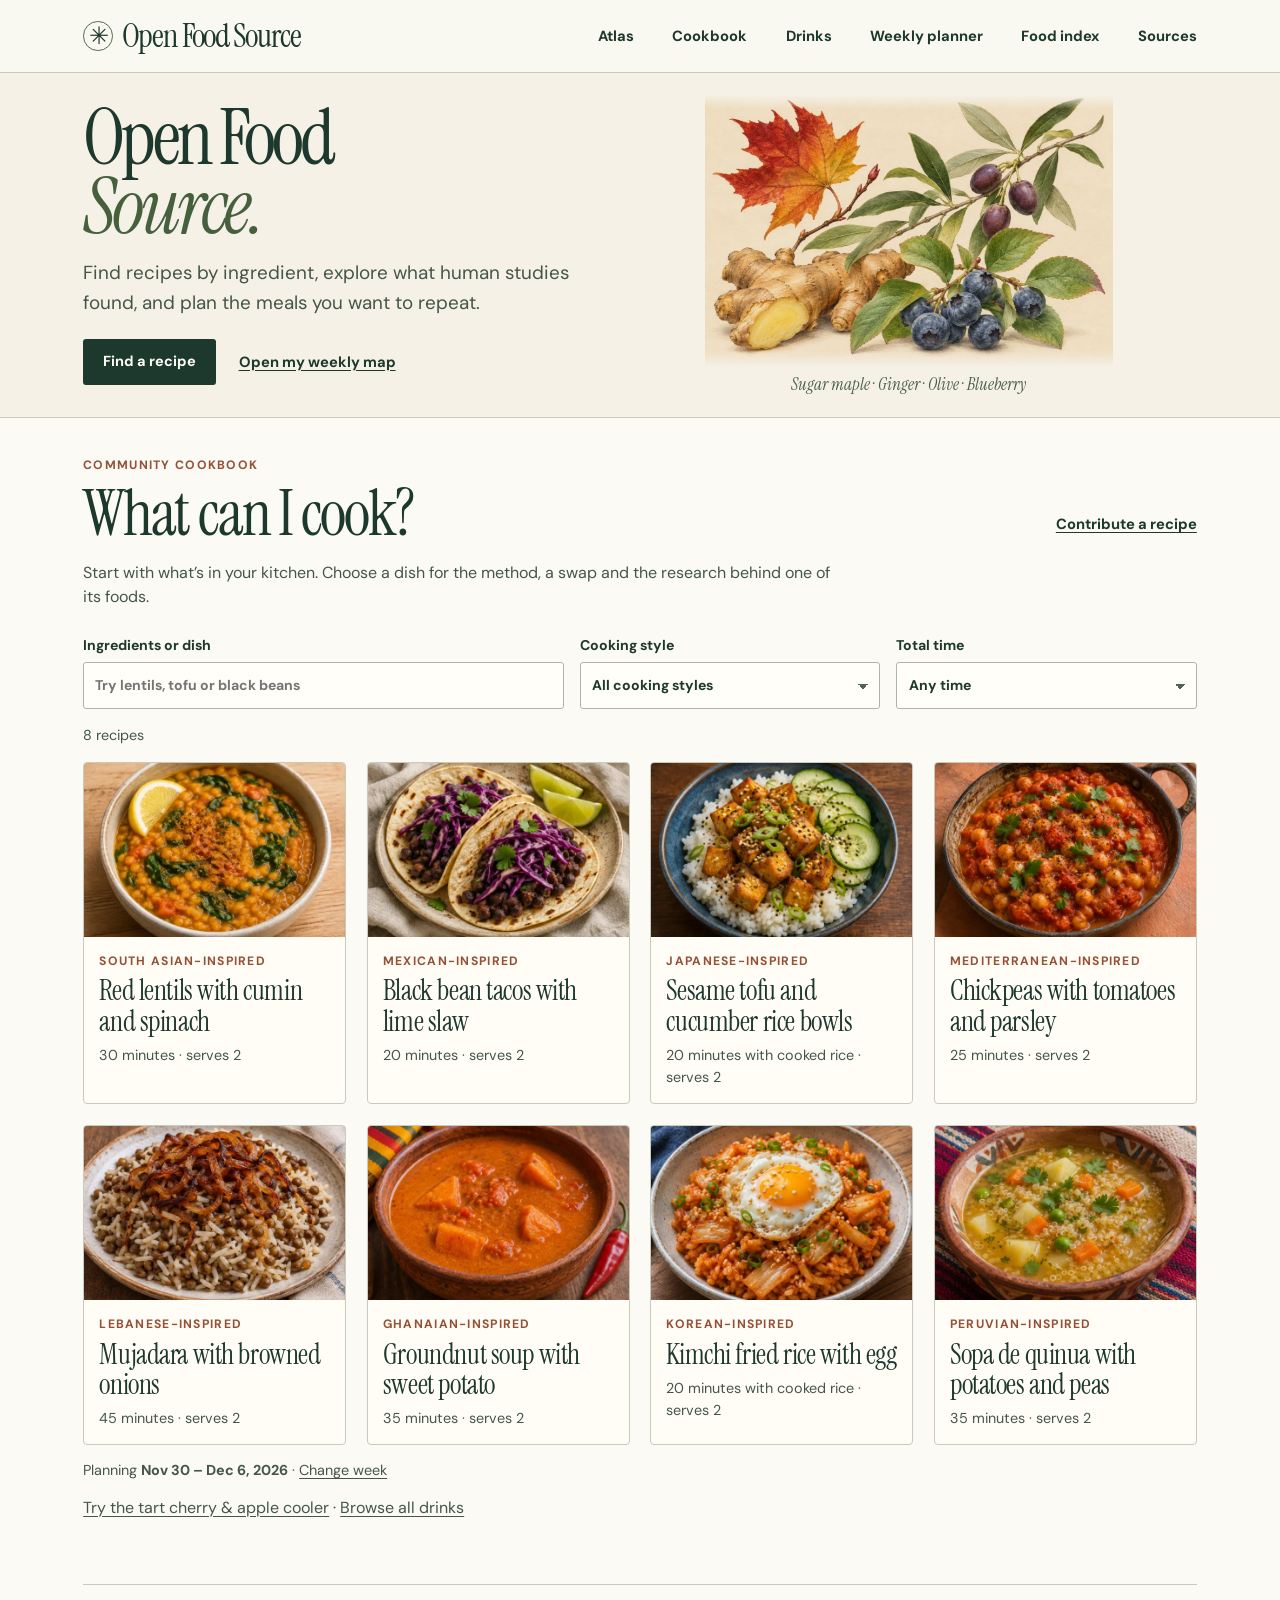
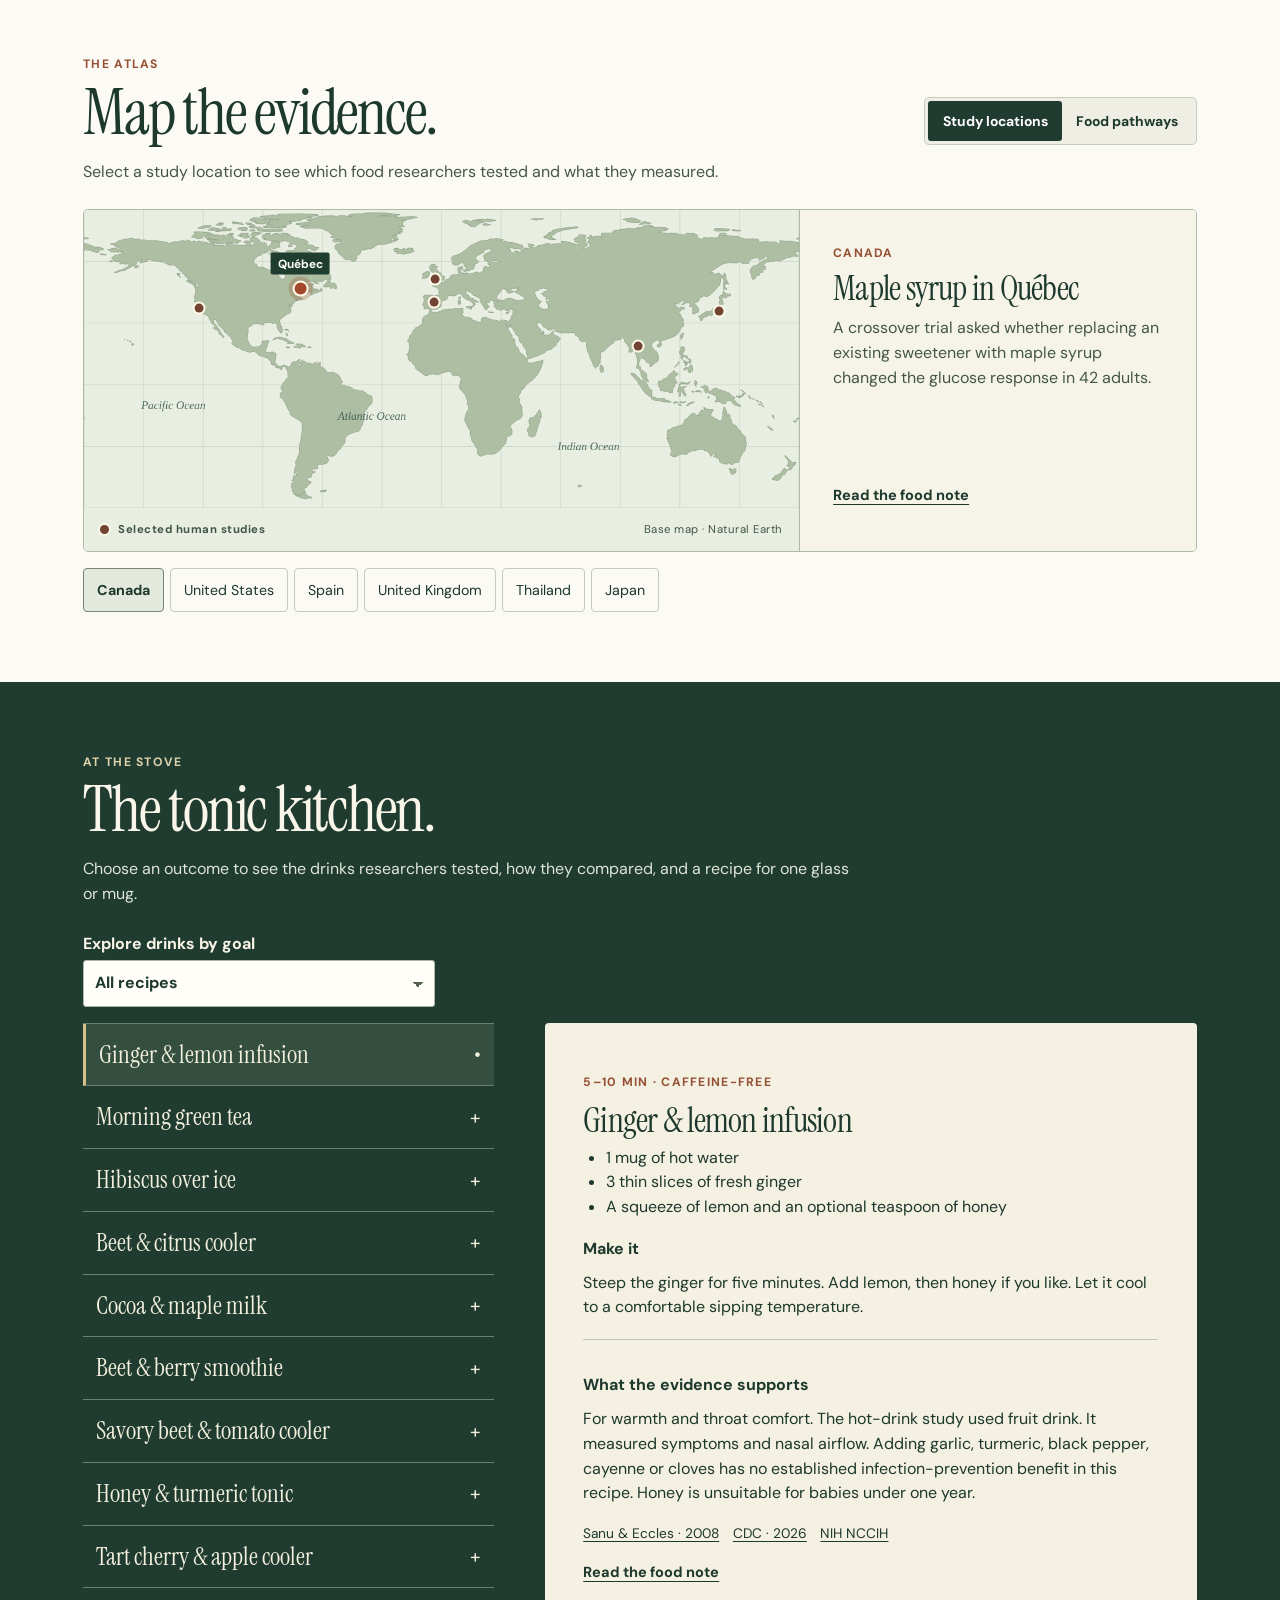
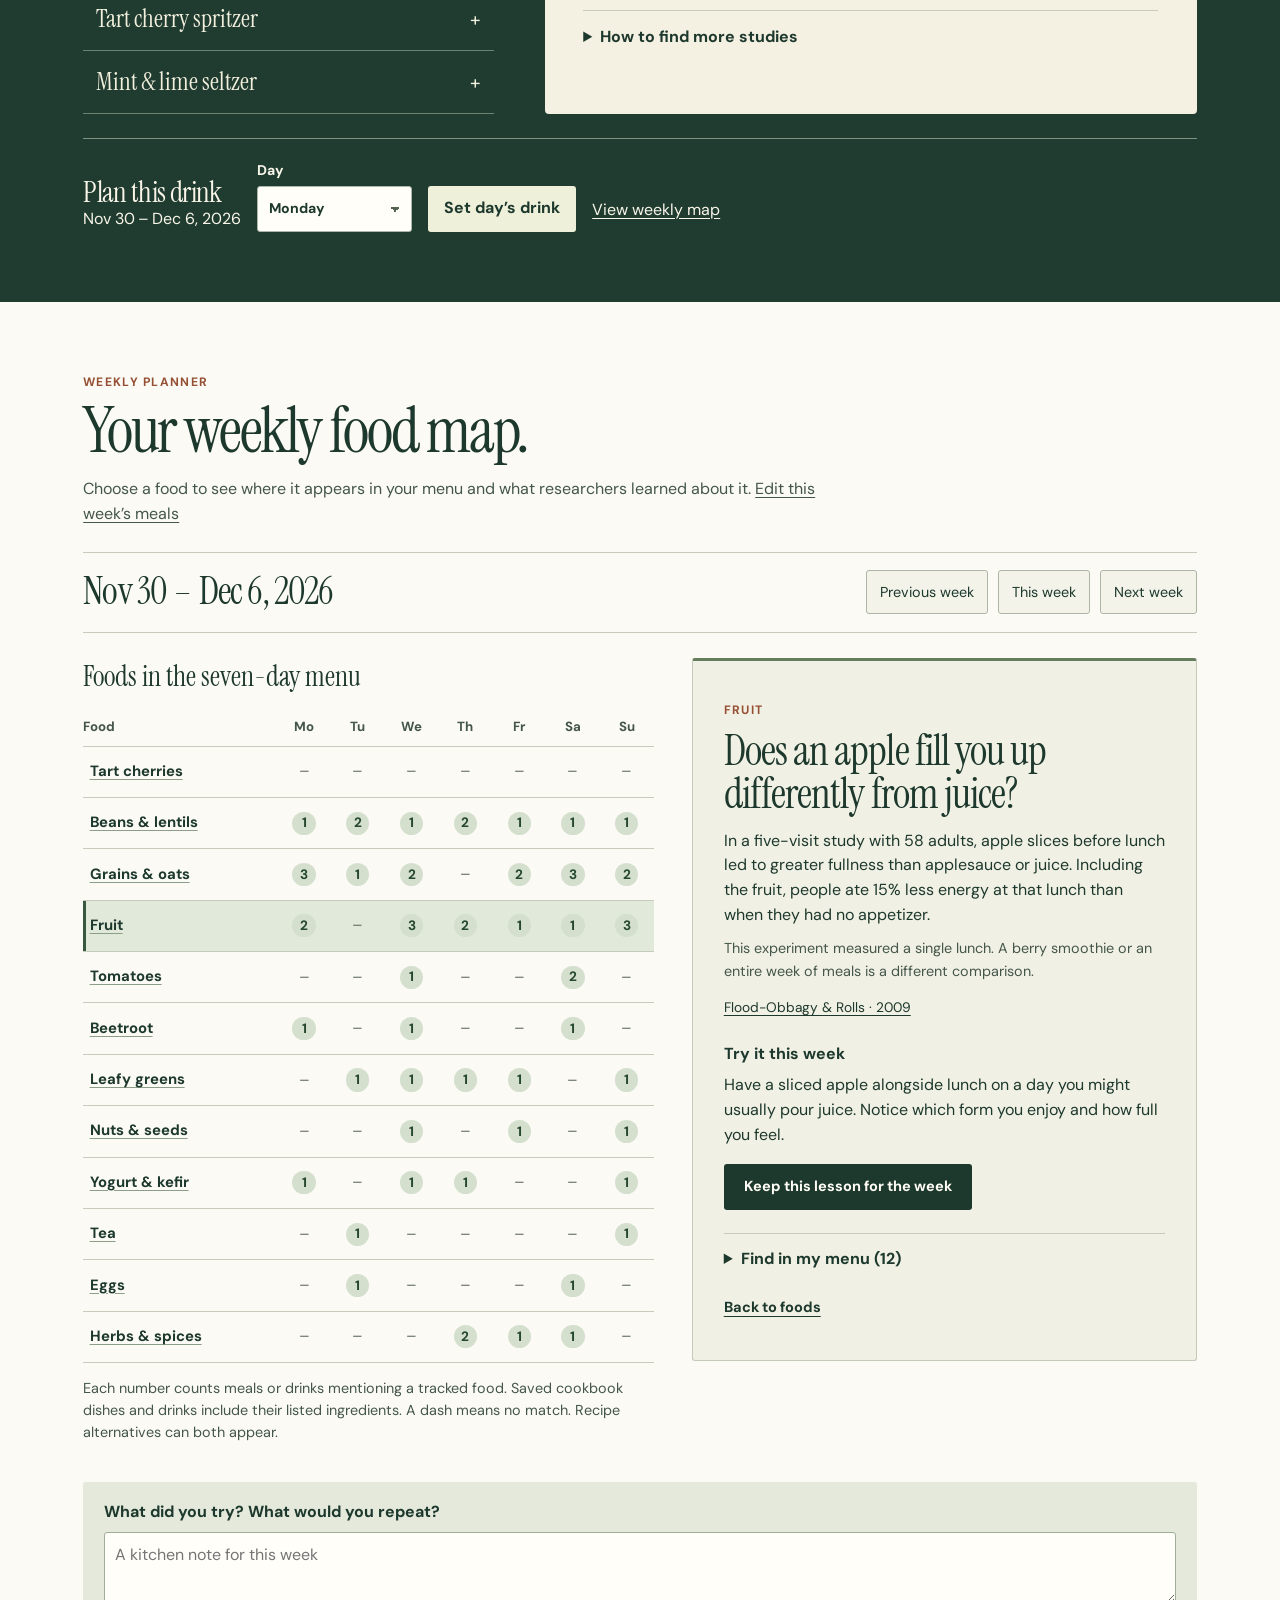
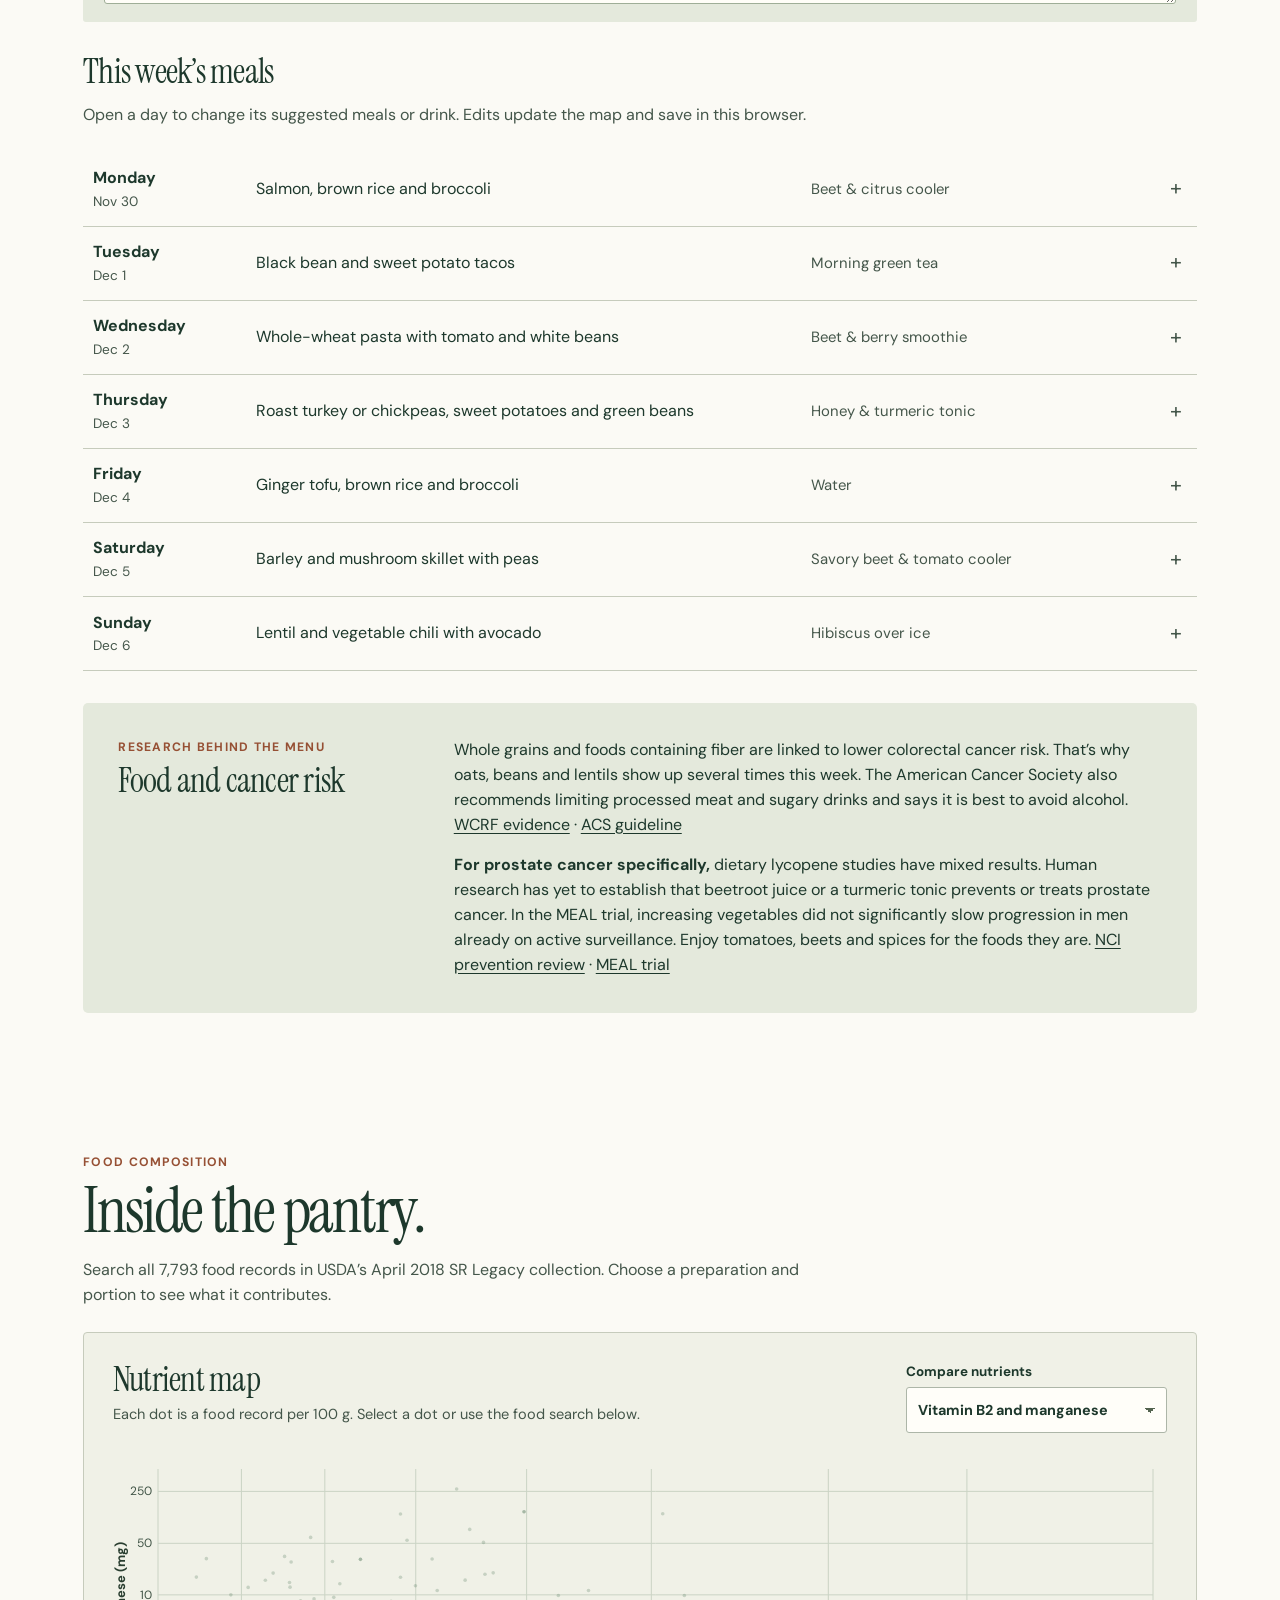
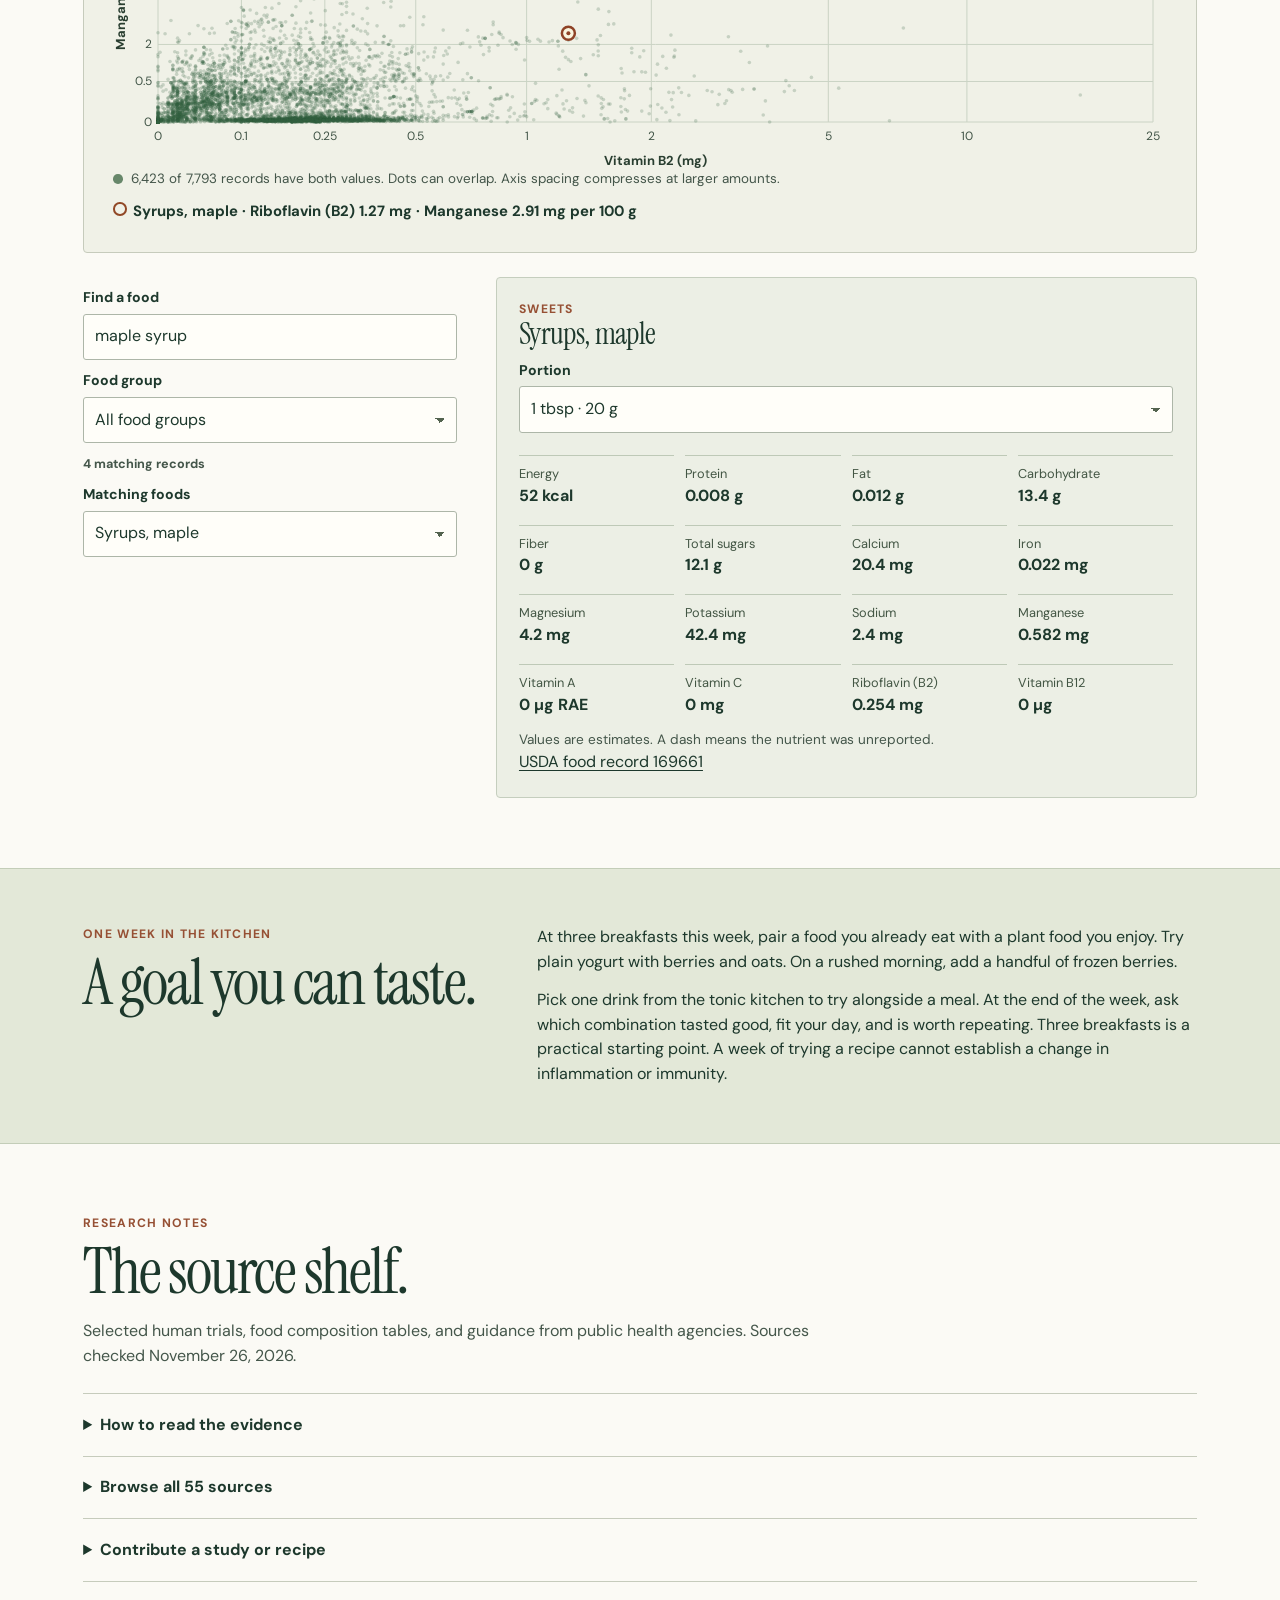
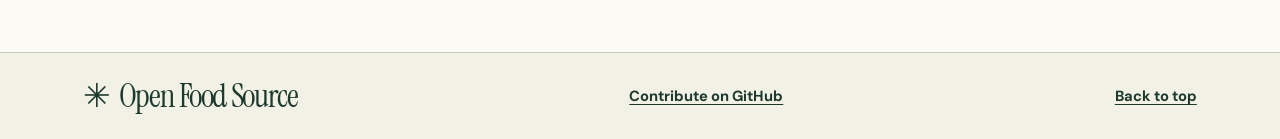
==== commit 114c0847: "feat: teach ingredient science when planning cultural dishes" ====
--- a/index.html
+++ b/index.html
@@ -30,7 +30,7 @@
 <div class="dish-filters">
 <label for="dish-search">Ingredients or dish<input type="search" id="dish-search" placeholder="Try lentils, tofu or black beans"></label>
 <label for="cooking-style">Cooking style<select id="cooking-style"><option value="">All cooking styles</option></select></label>
-<label for="cook-time">Total time<select id="cook-time"><option value="">Any time</option><option value="20">20 minutes or less</option><option value="25">25 minutes or less</option><option value="30">30 minutes or less</option></select></label>
+<label for="cook-time">Total time<select id="cook-time"><option value="">Any time</option><option value="20">20 minutes or less</option><option value="25">25 minutes or less</option><option value="30">30 minutes or less</option><option value="35">35 minutes or less</option><option value="45">45 minutes or less</option></select></label>
 </div>
 <div class="dish-results"><p id="dish-count" role="status"></p><button id="reset-dishes" class="text-button" hidden>Clear filters</button></div>
 <div id="dish-list" class="dish-list"></div><div id="dish-empty" hidden><p>Try fewer ingredients or clear a filter. You can also look up a food’s nutrients.</p><a class="inline" id="pantry-search-link" href="#pantry">Search the food index</a></div>
--- a/style.css
+++ b/style.css
@@ -93,6 +93,10 @@
 .recipe-columns ul,.recipe-columns ol{padding-left:1.35rem}.recipe-columns li+li{margin-top:.45rem}.recipe-columns h4{margin:1rem 0 .4rem}
 .recipe-columns .text-button{margin-top:.65rem}.dish-picker{display:flex;gap:.65rem;align-items:end;flex-wrap:wrap;margin:.5rem 0 .85rem}
 .dish-picker [role=status]:not(:empty){width:100%}
+.meal-feedback:empty{display:none}
+.ingredient-lesson{margin:.65rem 0;padding:.85rem 1rem;border-left:3px solid #697b50;background:#edf0e5;color:var(--ink)}
+.ingredient-lesson strong{display:block;font-family:var(--serif);font-size:1.3rem;font-weight:400}
+.ingredient-lesson p{max-width:65ch;margin:.25rem 0;font-size:.94rem}.ingredient-lesson .sources-inline{margin-top:.4rem}
 @media(max-width:900px){.dish-list{grid-template-columns:repeat(2,minmax(0,1fr))}.mast-inner{flex-wrap:wrap;padding-block:.65rem}.mast nav{flex-wrap:wrap;gap:.15rem .85rem}}
 @media(max-width:680px){.dish-filters{grid-template-columns:1fr 1fr;gap:.65rem}.dish-filters label:first-child{grid-column:1/-1}.recipe-columns{grid-template-columns:1fr}.dish-caption{padding:.7rem}.dish-tile .eyebrow{font-size:.64rem}.dish-tile strong{font-size:1.45rem}}
 @media(max-width:410px){.dish-filters{grid-template-columns:1fr}.dish-filters label:first-child{grid-column:auto}.dish-list{gap:.6rem}.dish-yield{font-size:.78rem}}
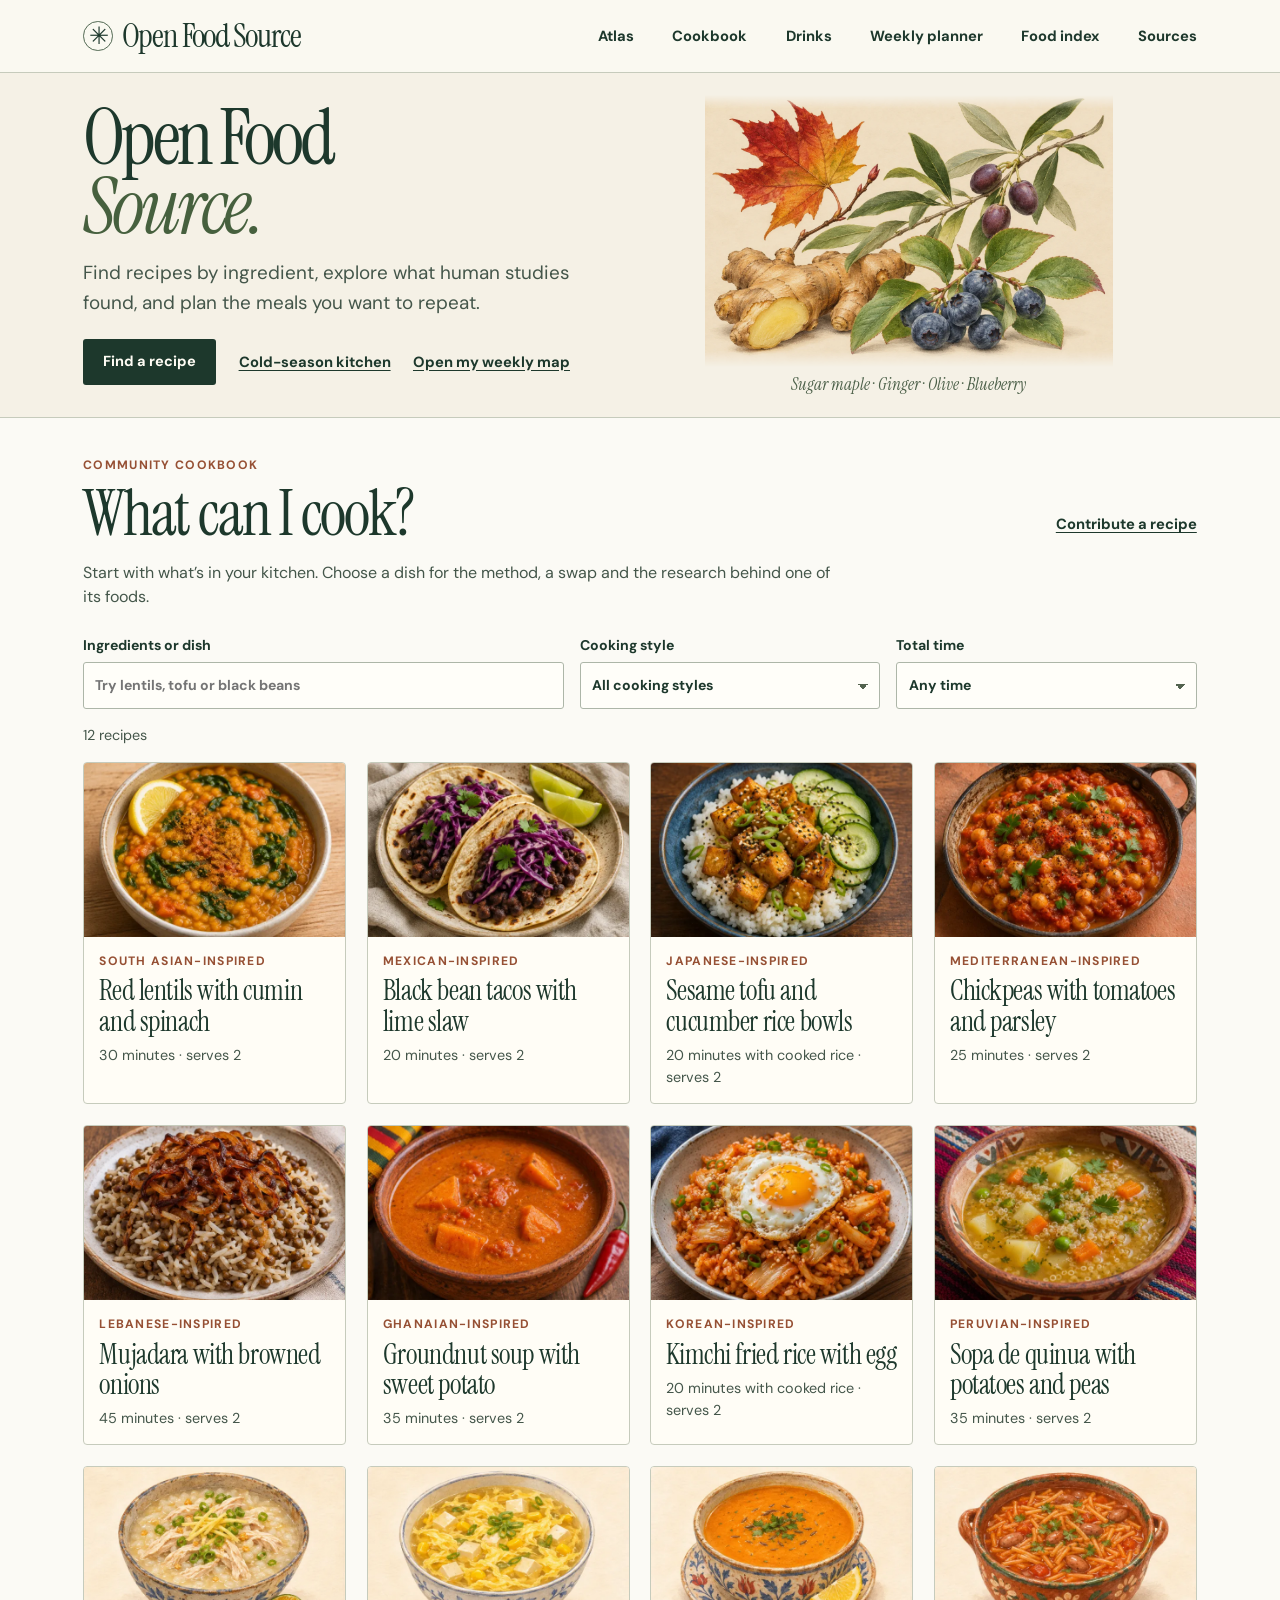
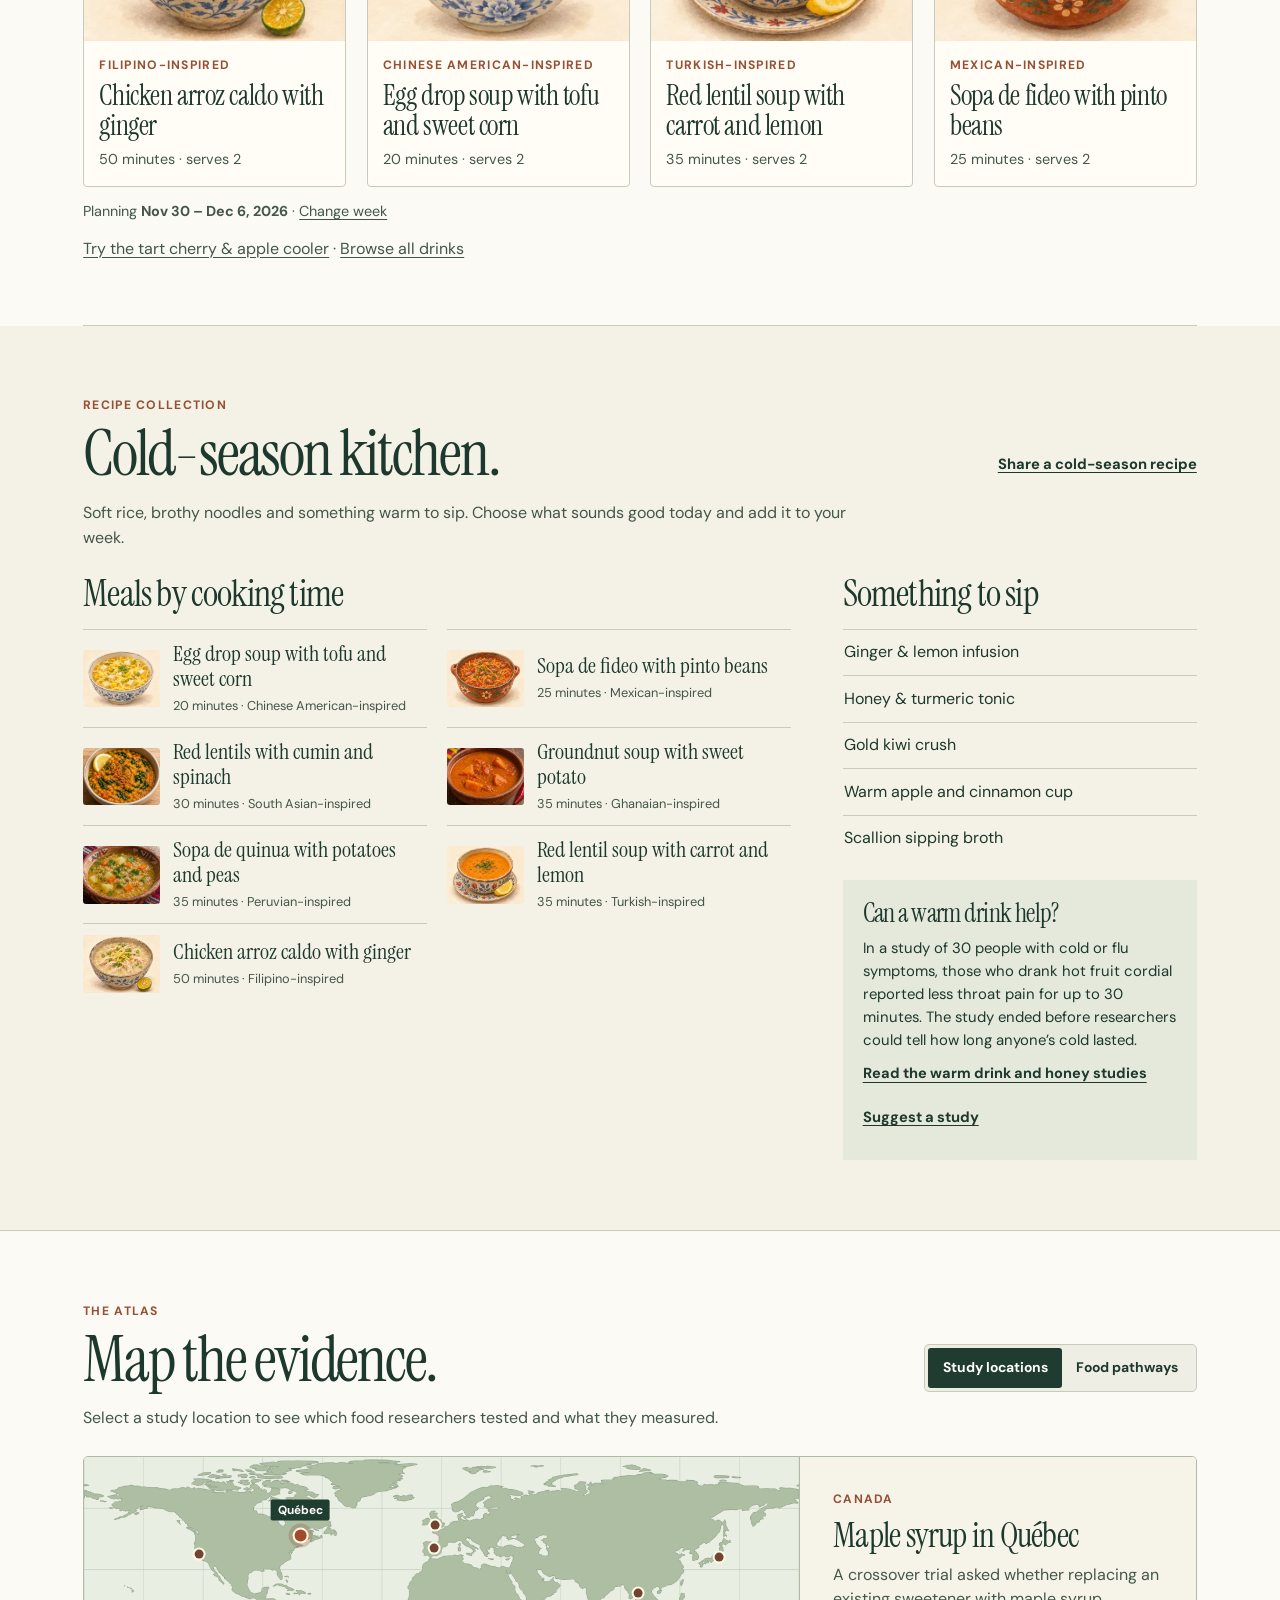
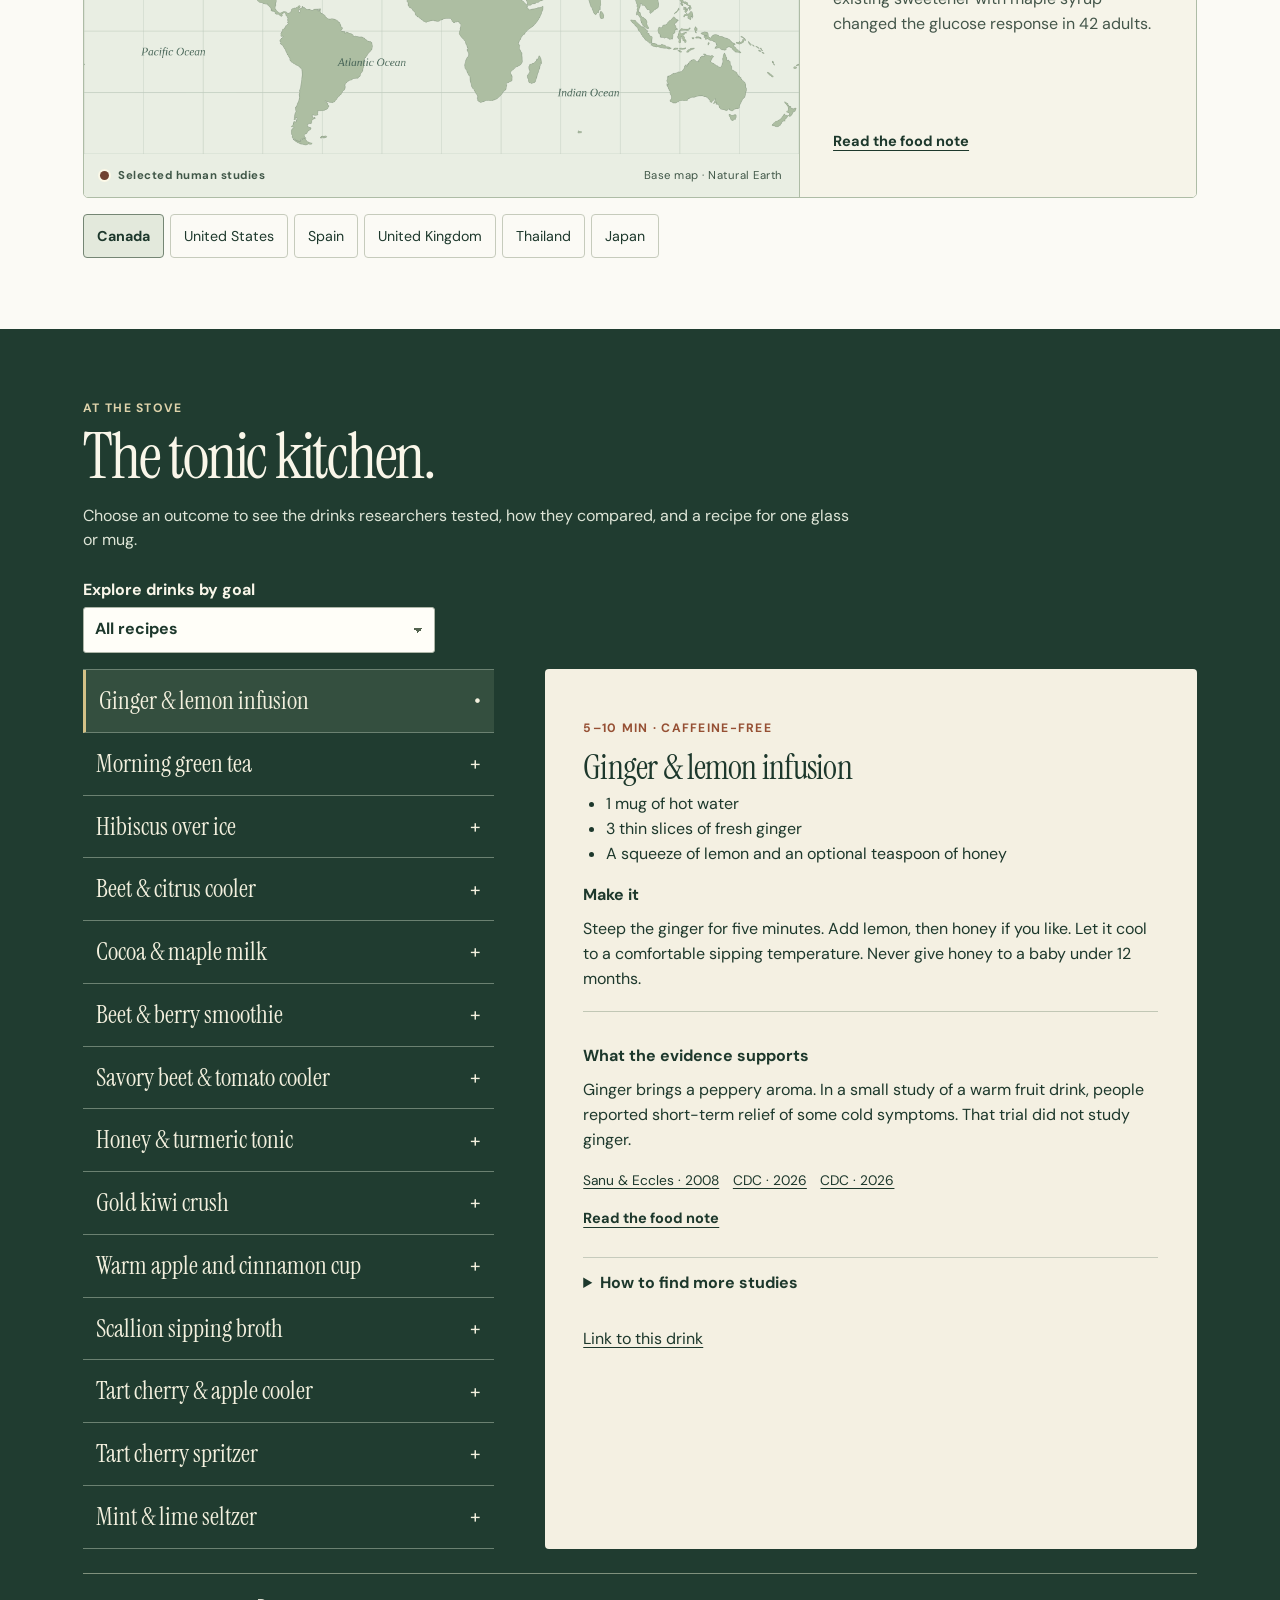
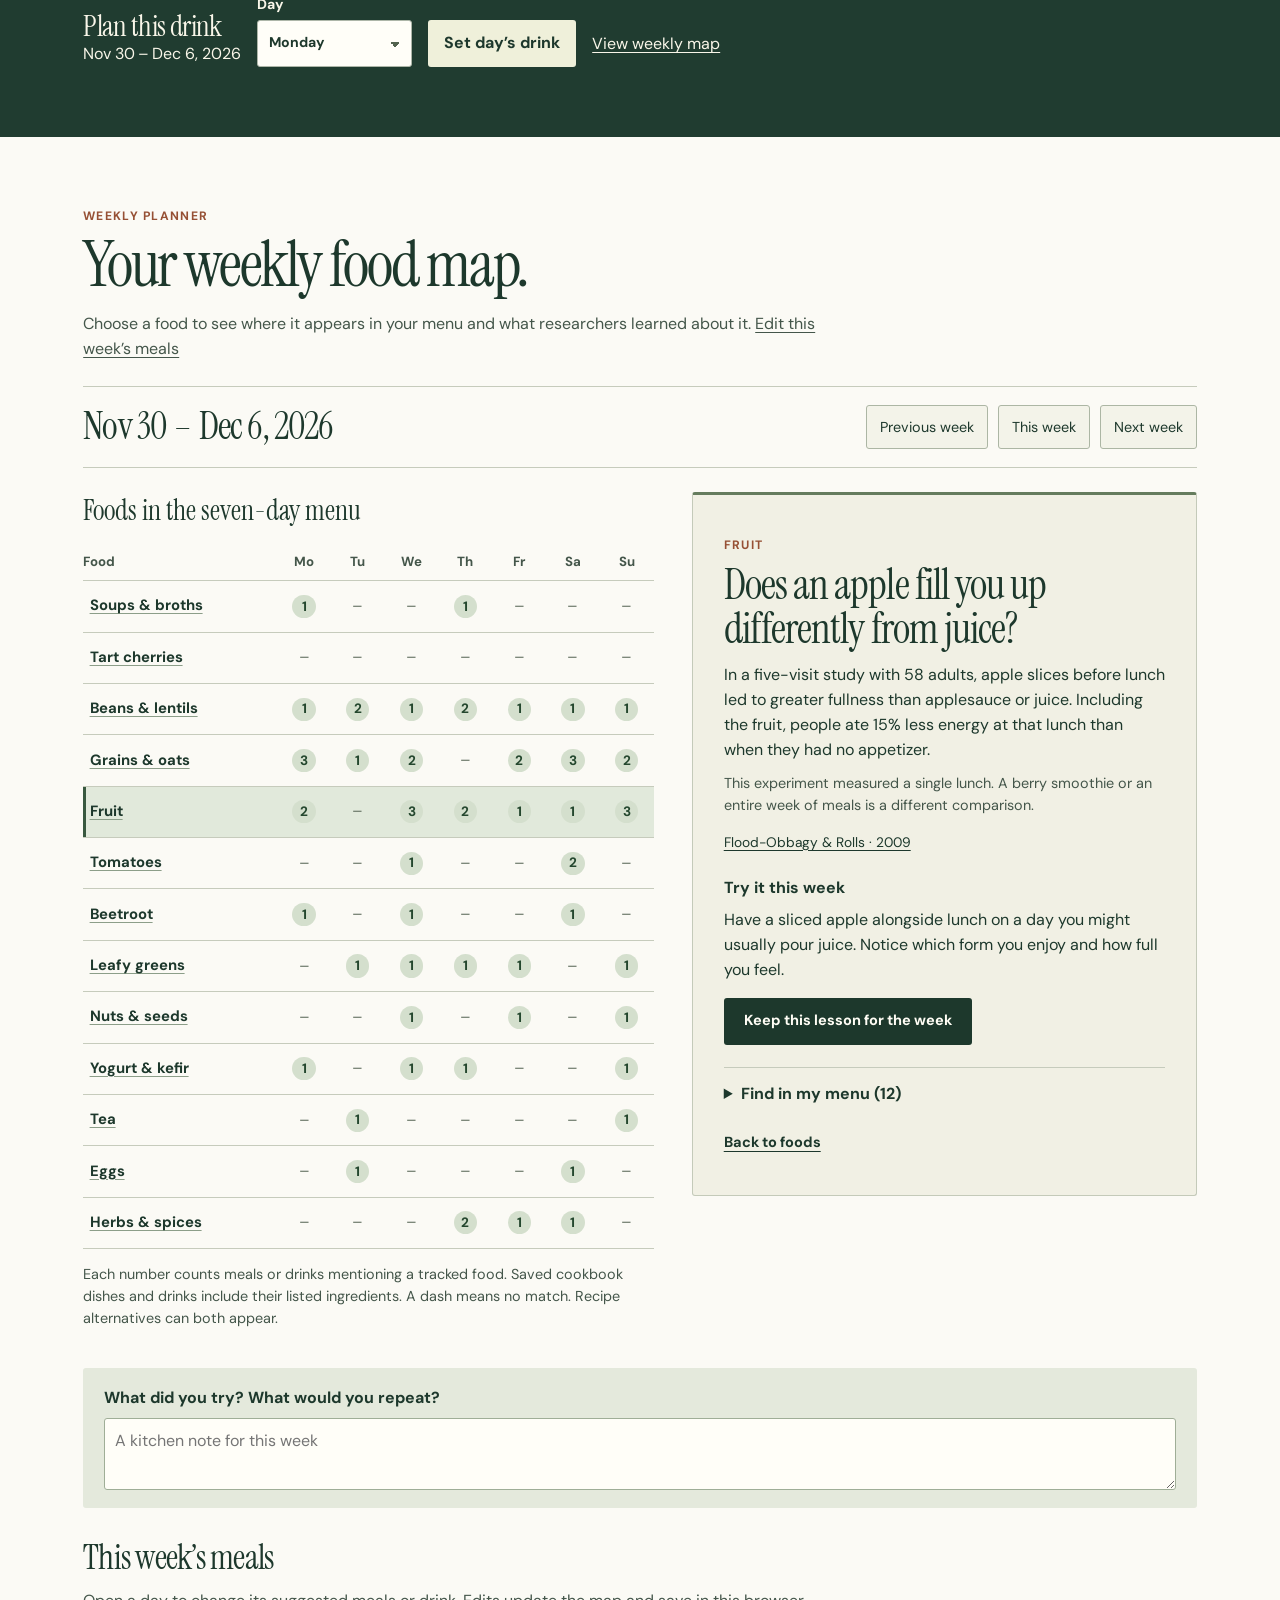
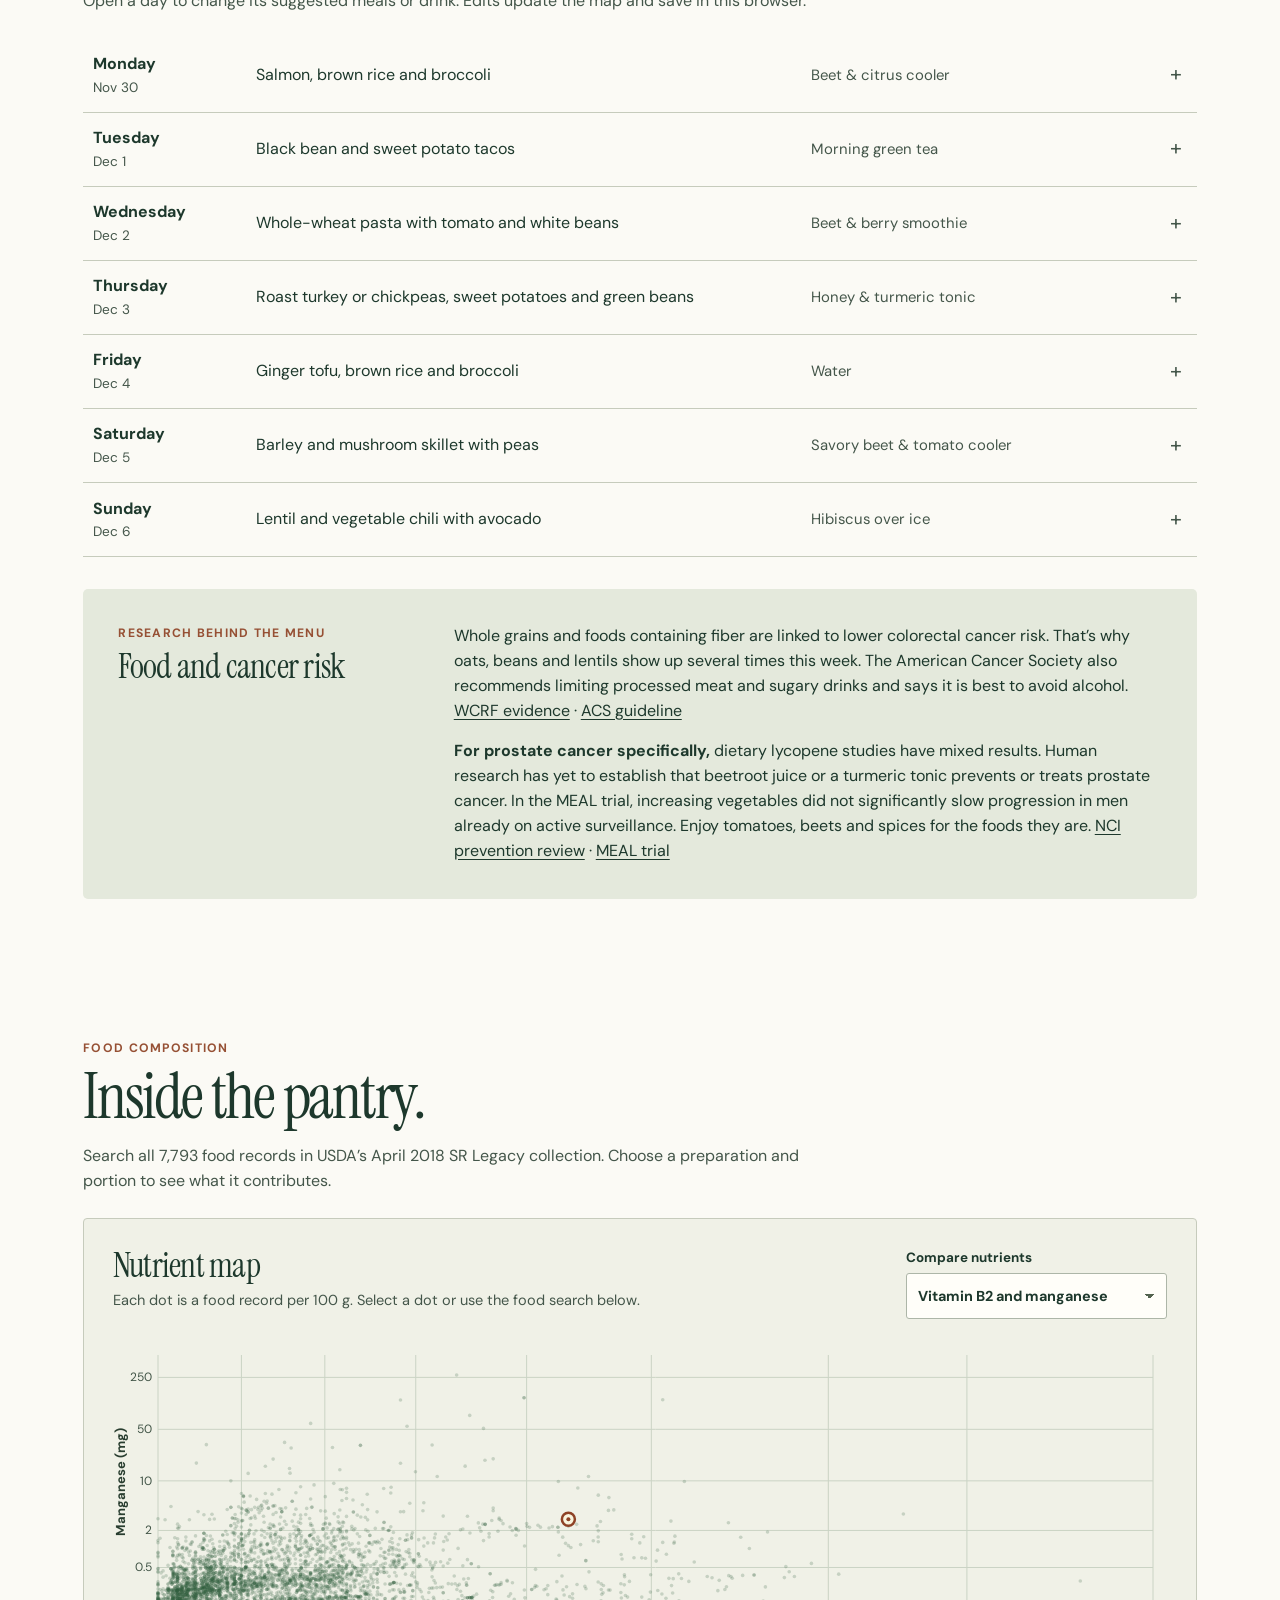
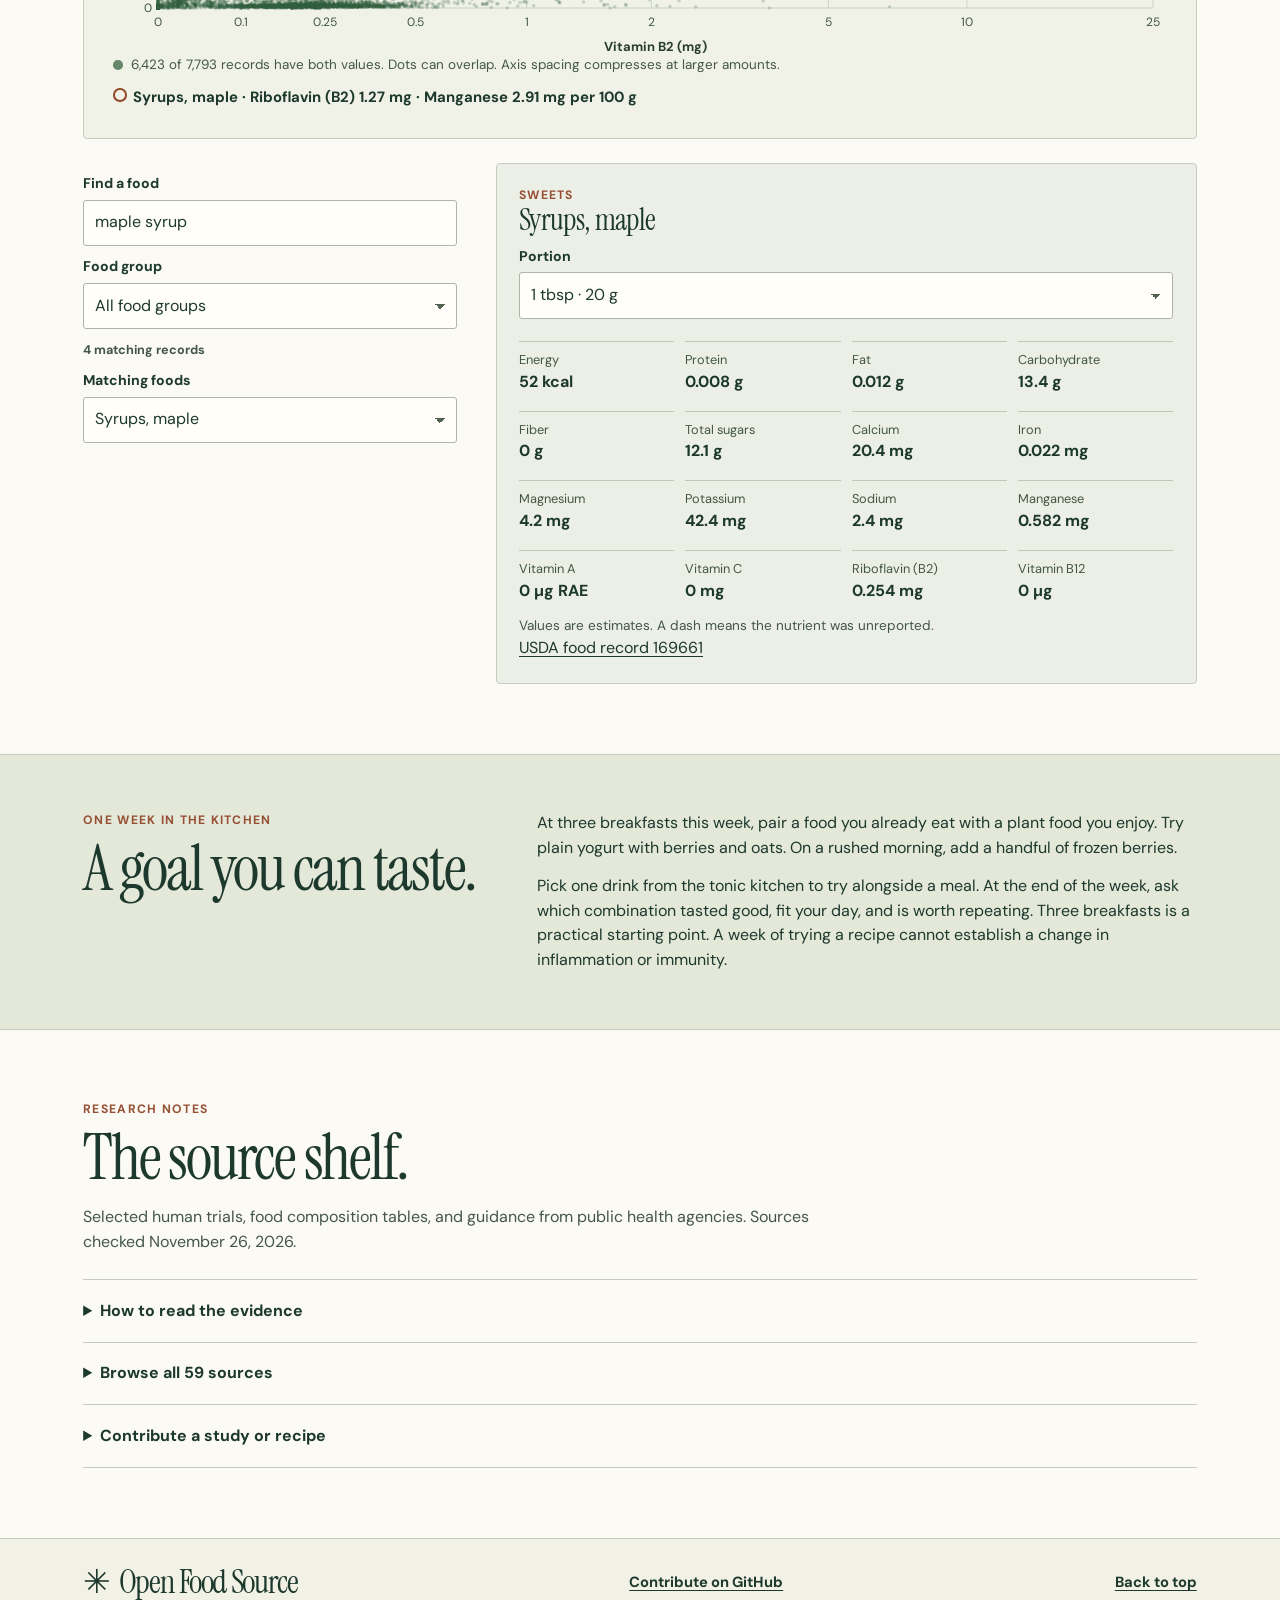
==== commit f7c31994: "feat: add a cold-season cookbook and contributor walkthrough" ====
--- a/index.html
+++ b/index.html
@@ -20,7 +20,7 @@
 <section class="hero"><div class="wrap hero-grid"><div class="hero-copy">
 <h1>Open Food<br><em>Source.</em></h1>
 <p class="lede">Find recipes by ingredient, explore what human studies found, and plan the meals you want to repeat.</p>
-<div class="hero-actions"><a class="primary" href="#cookbook">Find a recipe</a><a class="inline" href="#weekly-map">Open my weekly map</a></div></div>
+<div class="hero-actions"><a class="primary" href="#cookbook">Find a recipe</a><a class="inline" href="#cold-season">Cold-season kitchen</a><a class="inline" href="#weekly-map">Open my weekly map</a></div></div>
 <figure class="hero-art"><img alt="Botanical watercolor of a sugar maple leaf, sliced ginger, an olive branch and blueberries" src="assets/botanical-plate.webp" width="1200" height="800">
 <figcaption>Sugar maple · Ginger · Olive · Blueberry</figcaption></figure>
 </div></section>
@@ -38,6 +38,18 @@
 <p class="map-legend">Planning <strong id="cookbook-week"></strong> · <a href="#weekly-map">Change week</a></p>
 <p class="intro"><a href="?drink=cherry-apple#kitchen">Try the tart cherry &amp; apple cooler</a> · <a href="#kitchen">Browse all drinks</a></p>
 </section>
+<section class="season" id="cold-season" aria-labelledby="season-title"><div class="section wrap">
+<div class="section-head"><div><p class="eyebrow">Recipe collection</p><h2 id="season-title">Cold-season kitchen.</h2></div>
+<a class="inline" href="https://github.com/bennewell35/open-food-source/issues/new?template=community-recipe.md">Share a cold-season recipe</a></div>
+<p class="intro">Soft rice, brothy noodles and something warm to sip. Choose what sounds good today and add it to your week.</p>
+<div class="season-grid">
+<div><h3>Meals by cooking time</h3><ul class="season-meals" id="season-meals"></ul></div>
+<div><h3>Something to sip</h3><ul class="season-drinks" id="season-drinks"></ul>
+<aside class="season-research" aria-labelledby="season-research-title"><h3 id="season-research-title">Can a warm drink help?</h3>
+<p>In a study of 30 people with cold or flu symptoms, those who drank hot fruit cordial reported less throat pain for up to 30 minutes. The study ended before researchers could tell how long anyone’s cold lasted.</p>
+<button class="text-button" type="button" id="season-evidence">Read the warm drink and honey studies</button>
+<a class="inline" href="https://github.com/bennewell35/open-food-source/issues/new?template=study-or-recipe.md">Suggest a study</a></aside>
+</div></div></div></section>
 <section class="section wrap" id="atlas">
 <div class="section-head"><div><p class="eyebrow">The atlas</p><h2>Map the evidence.</h2></div><div class="switch" aria-label="Atlas views"><button id="geo-toggle" aria-pressed="true" aria-controls="geo">Study locations</button><button id="path-toggle" aria-pressed="false" aria-controls="paths">Food pathways</button></div></div>
 <div id="geo"><p class="intro">Select a study location to see which food researchers tested and what they measured.</p>
--- a/style.css
+++ b/style.css
@@ -100,3 +100,28 @@
 @media(max-width:900px){.dish-list{grid-template-columns:repeat(2,minmax(0,1fr))}.mast-inner{flex-wrap:wrap;padding-block:.65rem}.mast nav{flex-wrap:wrap;gap:.15rem .85rem}}
 @media(max-width:680px){.dish-filters{grid-template-columns:1fr 1fr;gap:.65rem}.dish-filters label:first-child{grid-column:1/-1}.recipe-columns{grid-template-columns:1fr}.dish-caption{padding:.7rem}.dish-tile .eyebrow{font-size:.64rem}.dish-tile strong{font-size:1.45rem}}
 @media(max-width:410px){.dish-filters{grid-template-columns:1fr}.dish-filters label:first-child{grid-column:auto}.dish-list{gap:.6rem}.dish-yield{font-size:.78rem}}
+
+.season { background: #f4f1e6; border-bottom: 1px solid var(--line); }
+.season-grid { display: grid; grid-template-columns: minmax(0, 2fr) minmax(15rem, 1fr); gap: clamp(1.5rem, 4vw, 4rem); }
+.season h3 { font-size: clamp(1.75rem, 3vw, 2.3rem); }
+.season-meals, .season-drinks { list-style: none; margin: 1rem 0 0; padding: 0; }
+.season-meals { display: grid; grid-template-columns: repeat(2, minmax(0, 1fr)); column-gap: 1.25rem; }
+.season-meals li, .season-drinks li { border-top: 1px solid var(--line); }
+.season-meal { display: flex; gap: .8rem; width: 100%; height: 100%; align-items: center; padding: .7rem 0; text-align: left; }
+.season-meal img { width: clamp(3.5rem, 6vw, 5.5rem); height: auto; aspect-ratio: 4/3; object-fit: cover; border-radius: 3px; }
+.season-meal strong { display: block; font: 400 1.4rem/1.12 var(--serif); }
+.season-meal span { min-width: 0; overflow-wrap: anywhere; }
+.season-meal small { display: block; margin-top: .3rem; color: var(--soft); font-size: .8rem; }
+.season-drinks button { width: 100%; text-align: left; padding: .65rem .1rem; min-height: 2.75rem; }
+.season-meal:hover strong, .season-drinks button:hover { color: var(--copper); text-decoration: underline; }
+.season-research { padding: 1.25rem; background: #e4e9dc; margin-top: 1.15rem; }
+.season-research h3 { font-size: 1.65rem; }
+.season-research p { margin-top: .6rem; font-size: .93rem; }
+.season-research button { text-align: left; }
+.season-research .inline, .recipe-card > .text-button { display: flex; align-items: center; width: fit-content; }
+.recipe-card > a { display: inline-flex; align-items: center; min-height: 2.75rem; margin-top: .5rem; }
+@media (max-width: 1000px) { .season-meals { grid-template-columns: minmax(0, 1fr); } }
+@media (max-width: 680px) {
+  .season-grid { grid-template-columns: minmax(0, 1fr); }
+  .season-meal img { width: min(23%, 5rem); }
+}
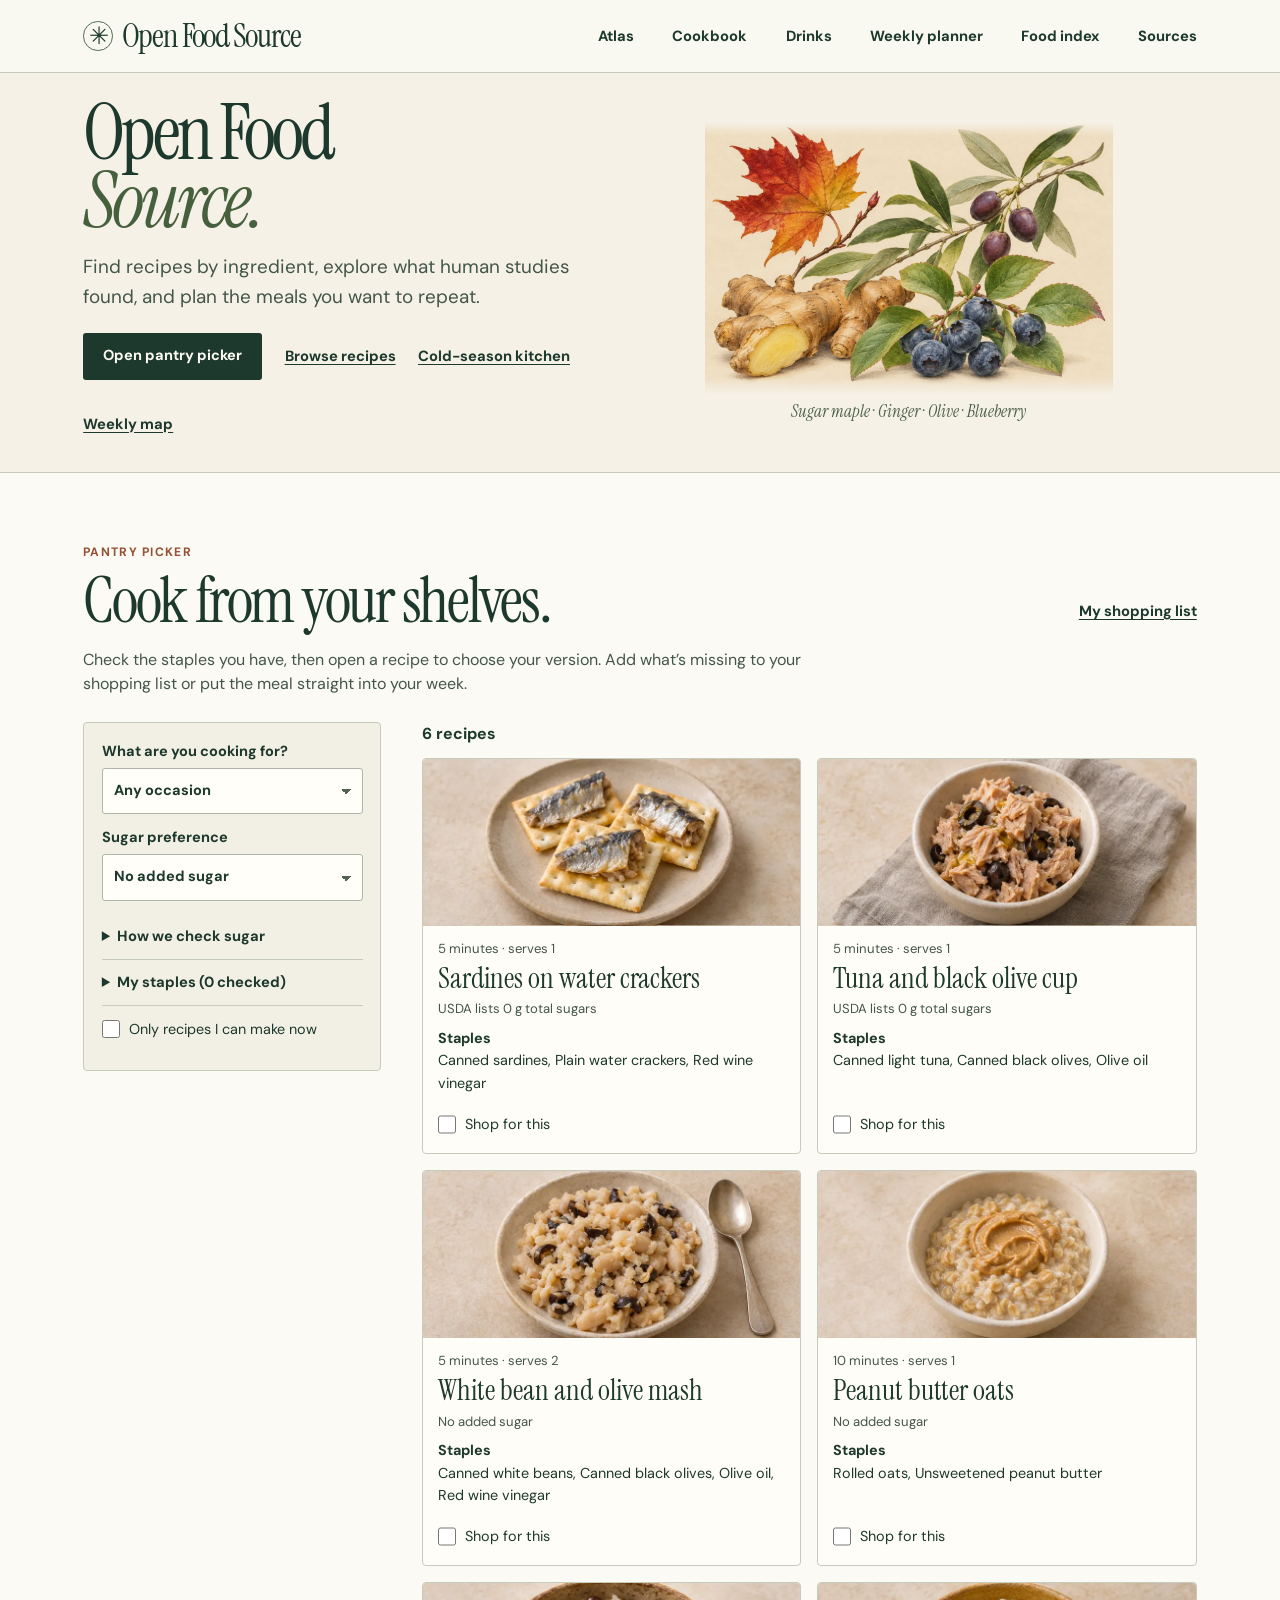
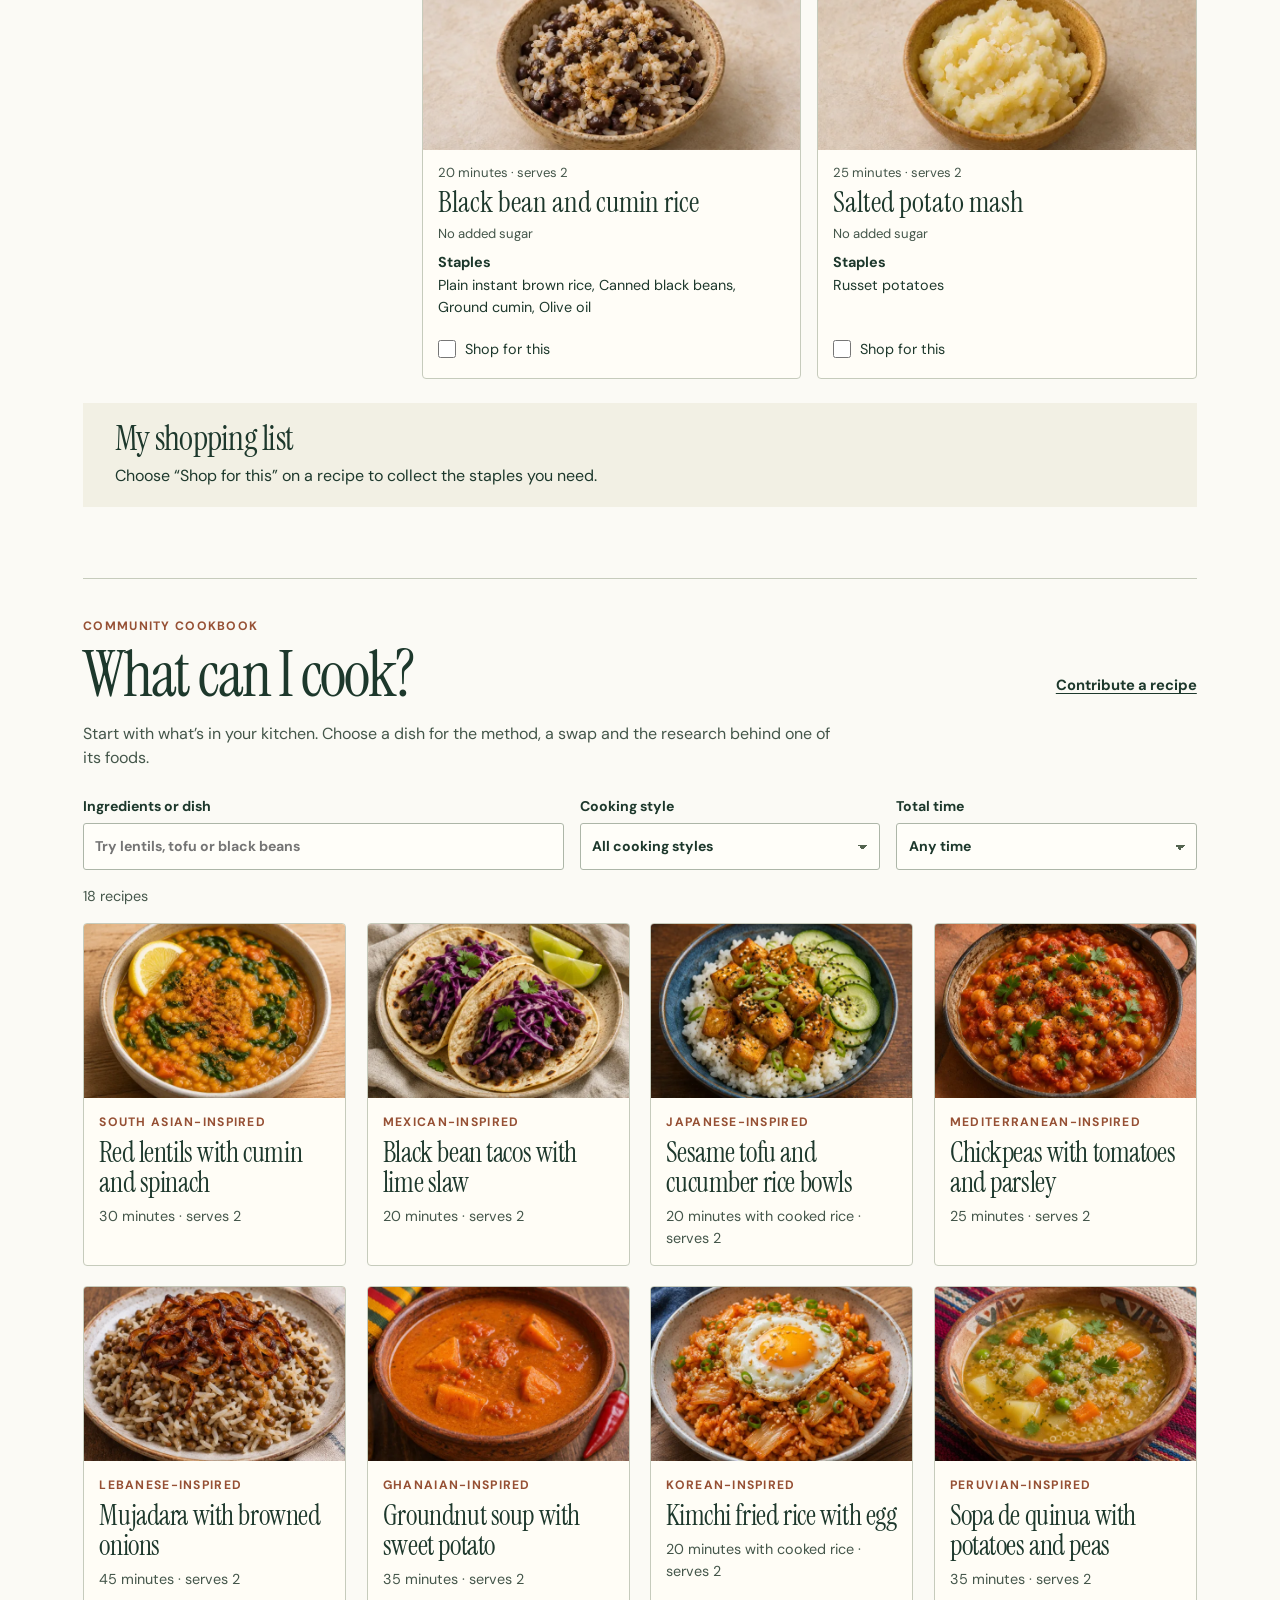
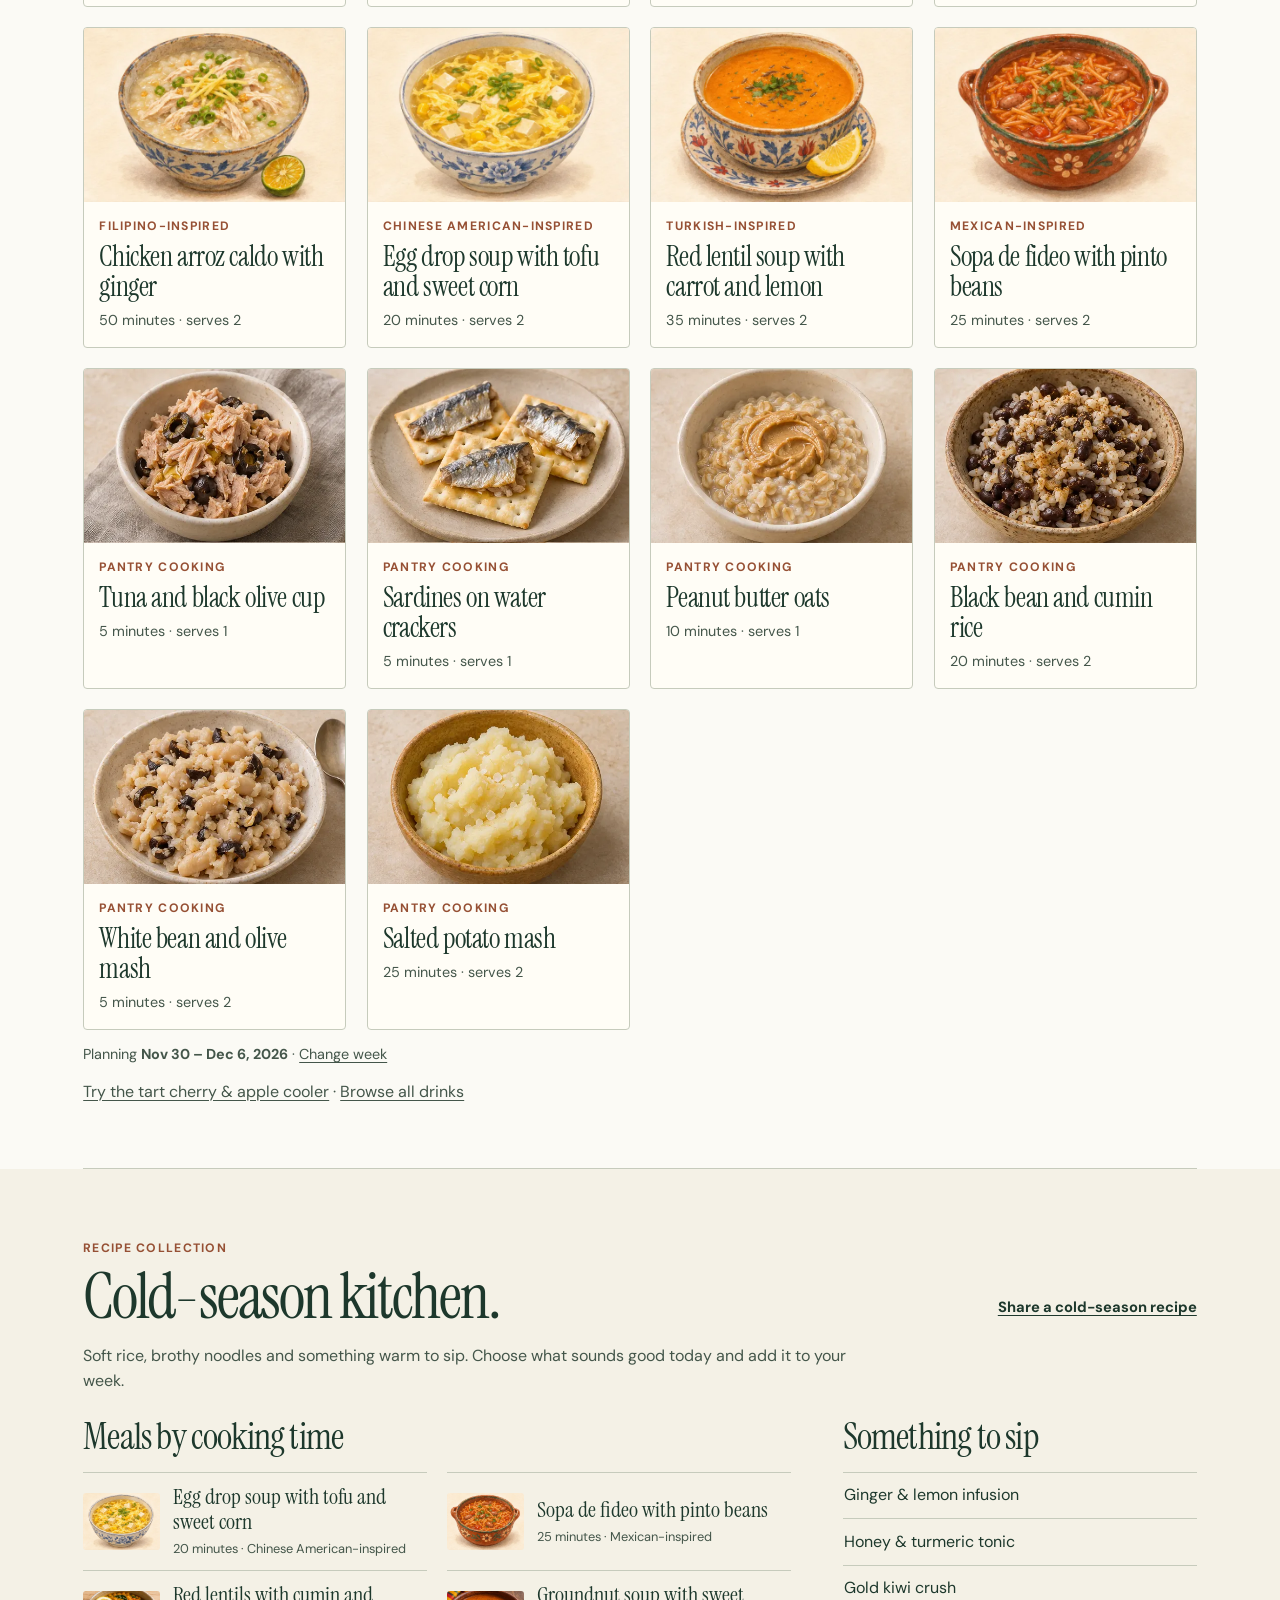
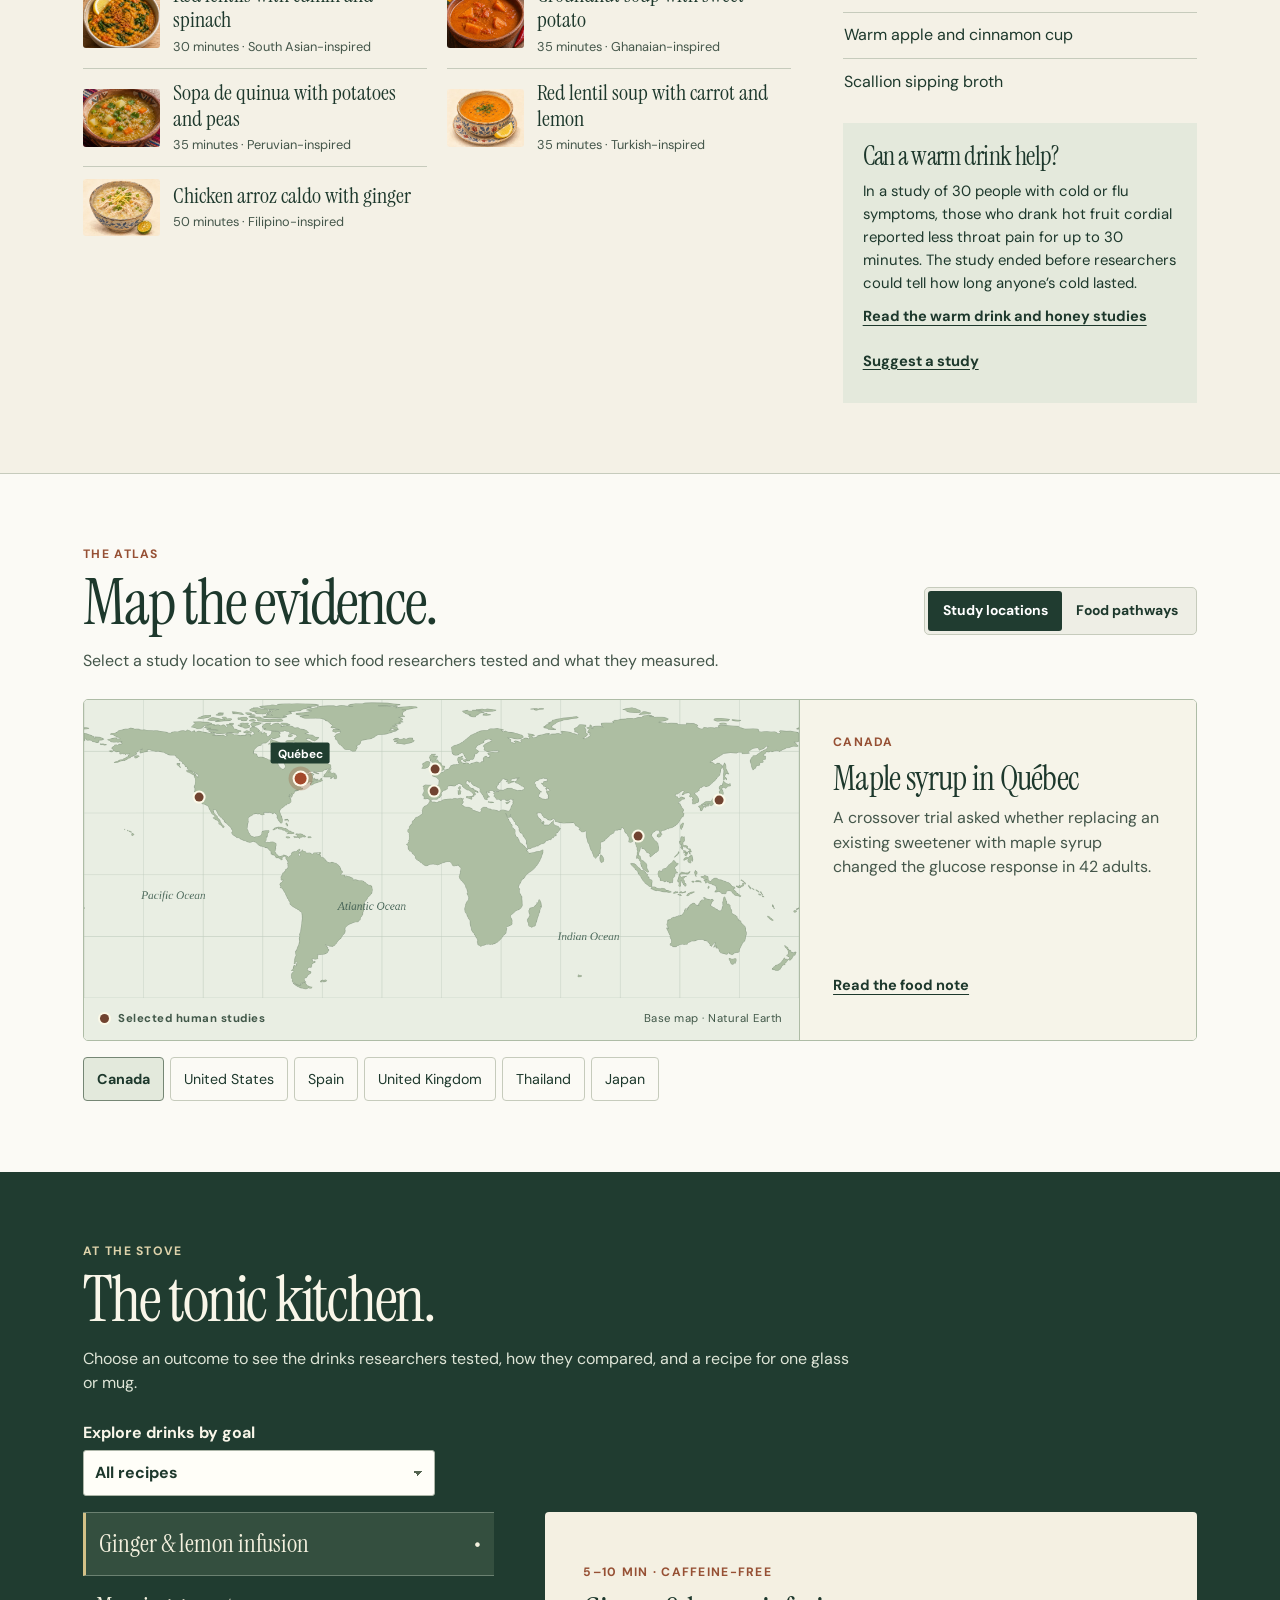
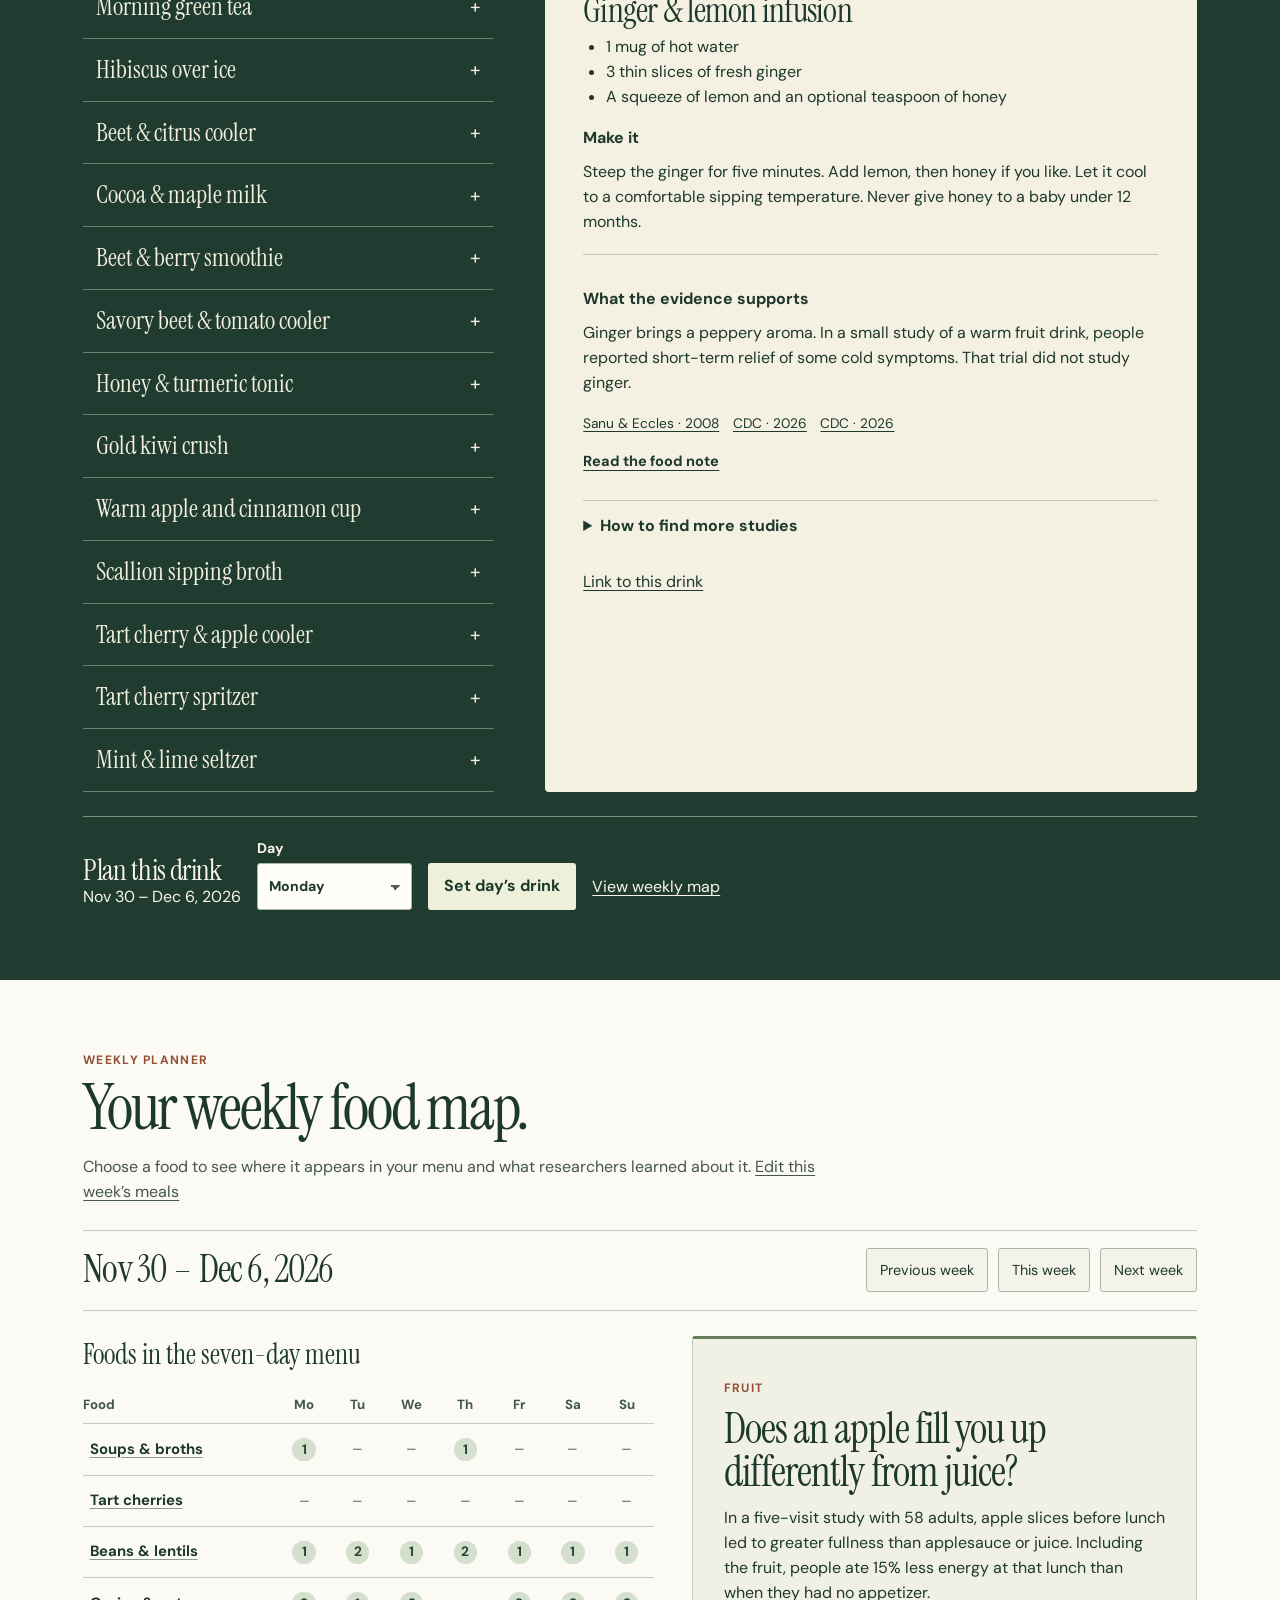
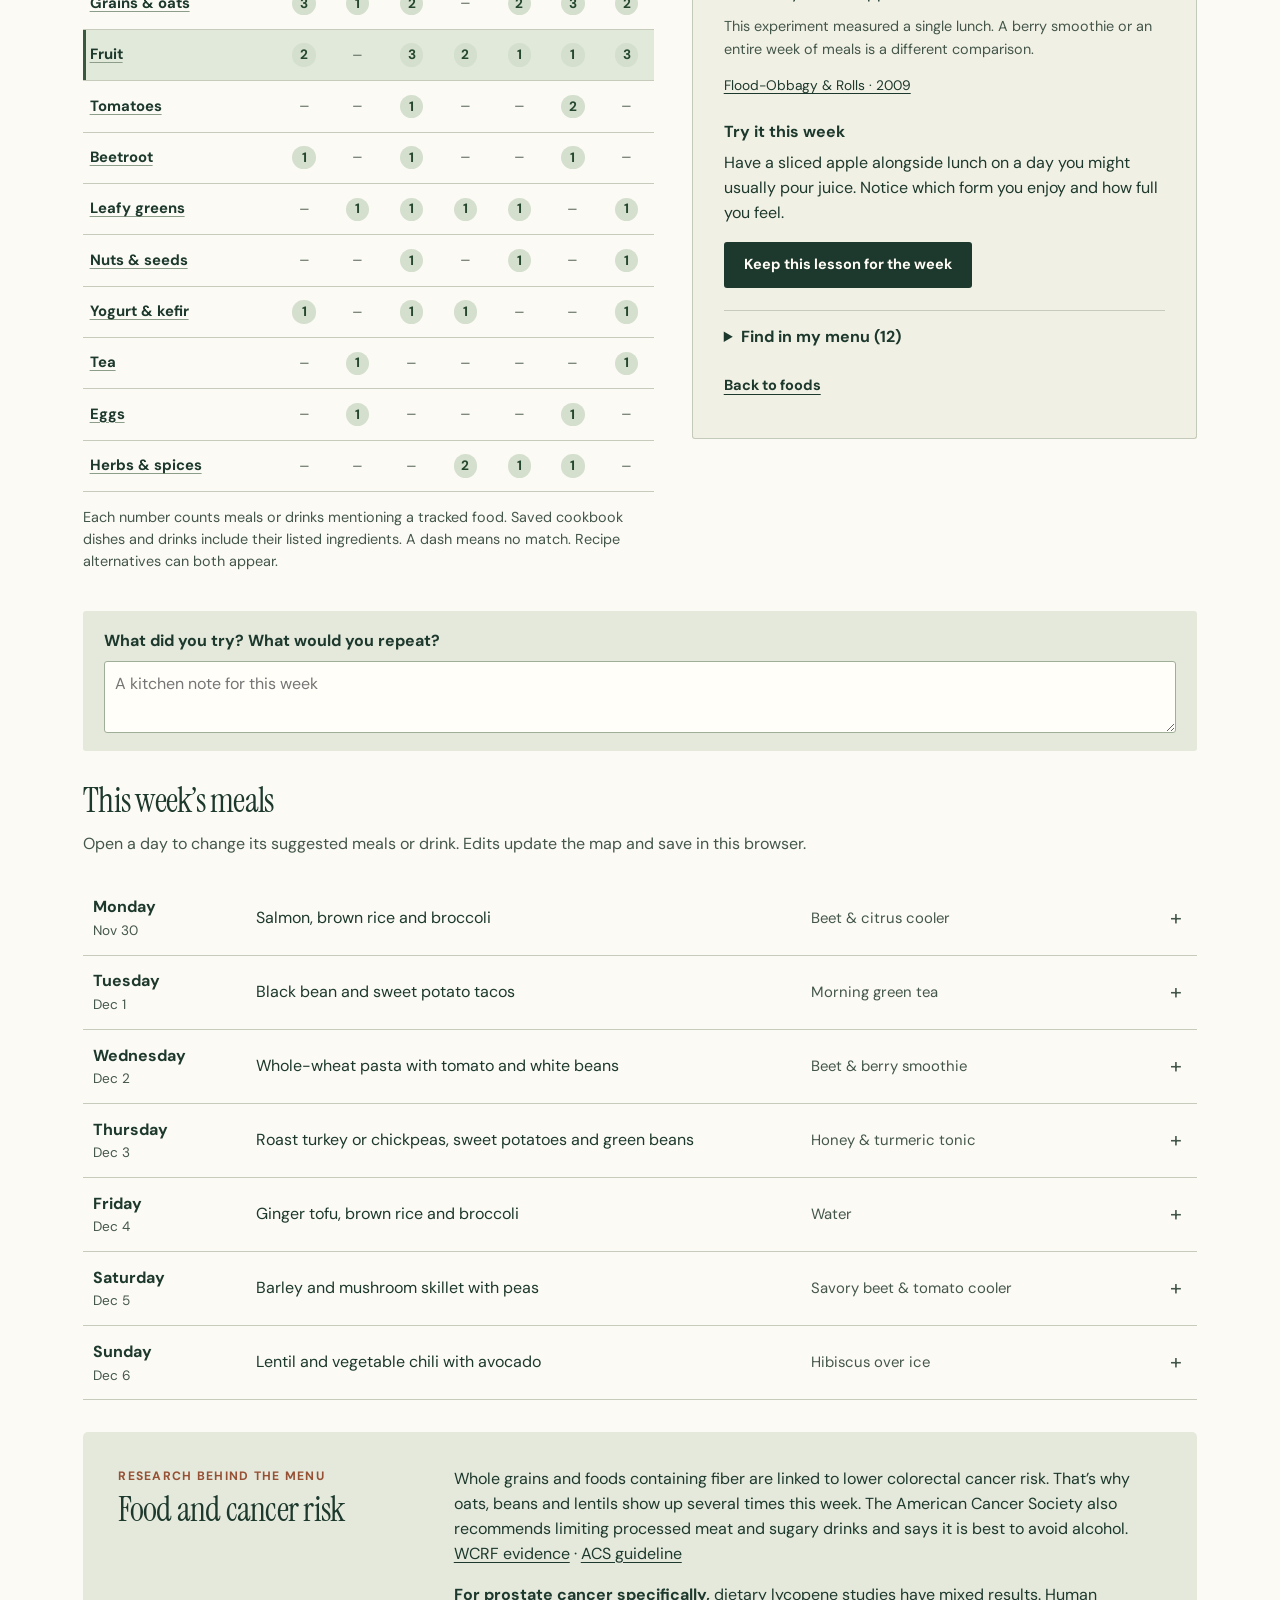
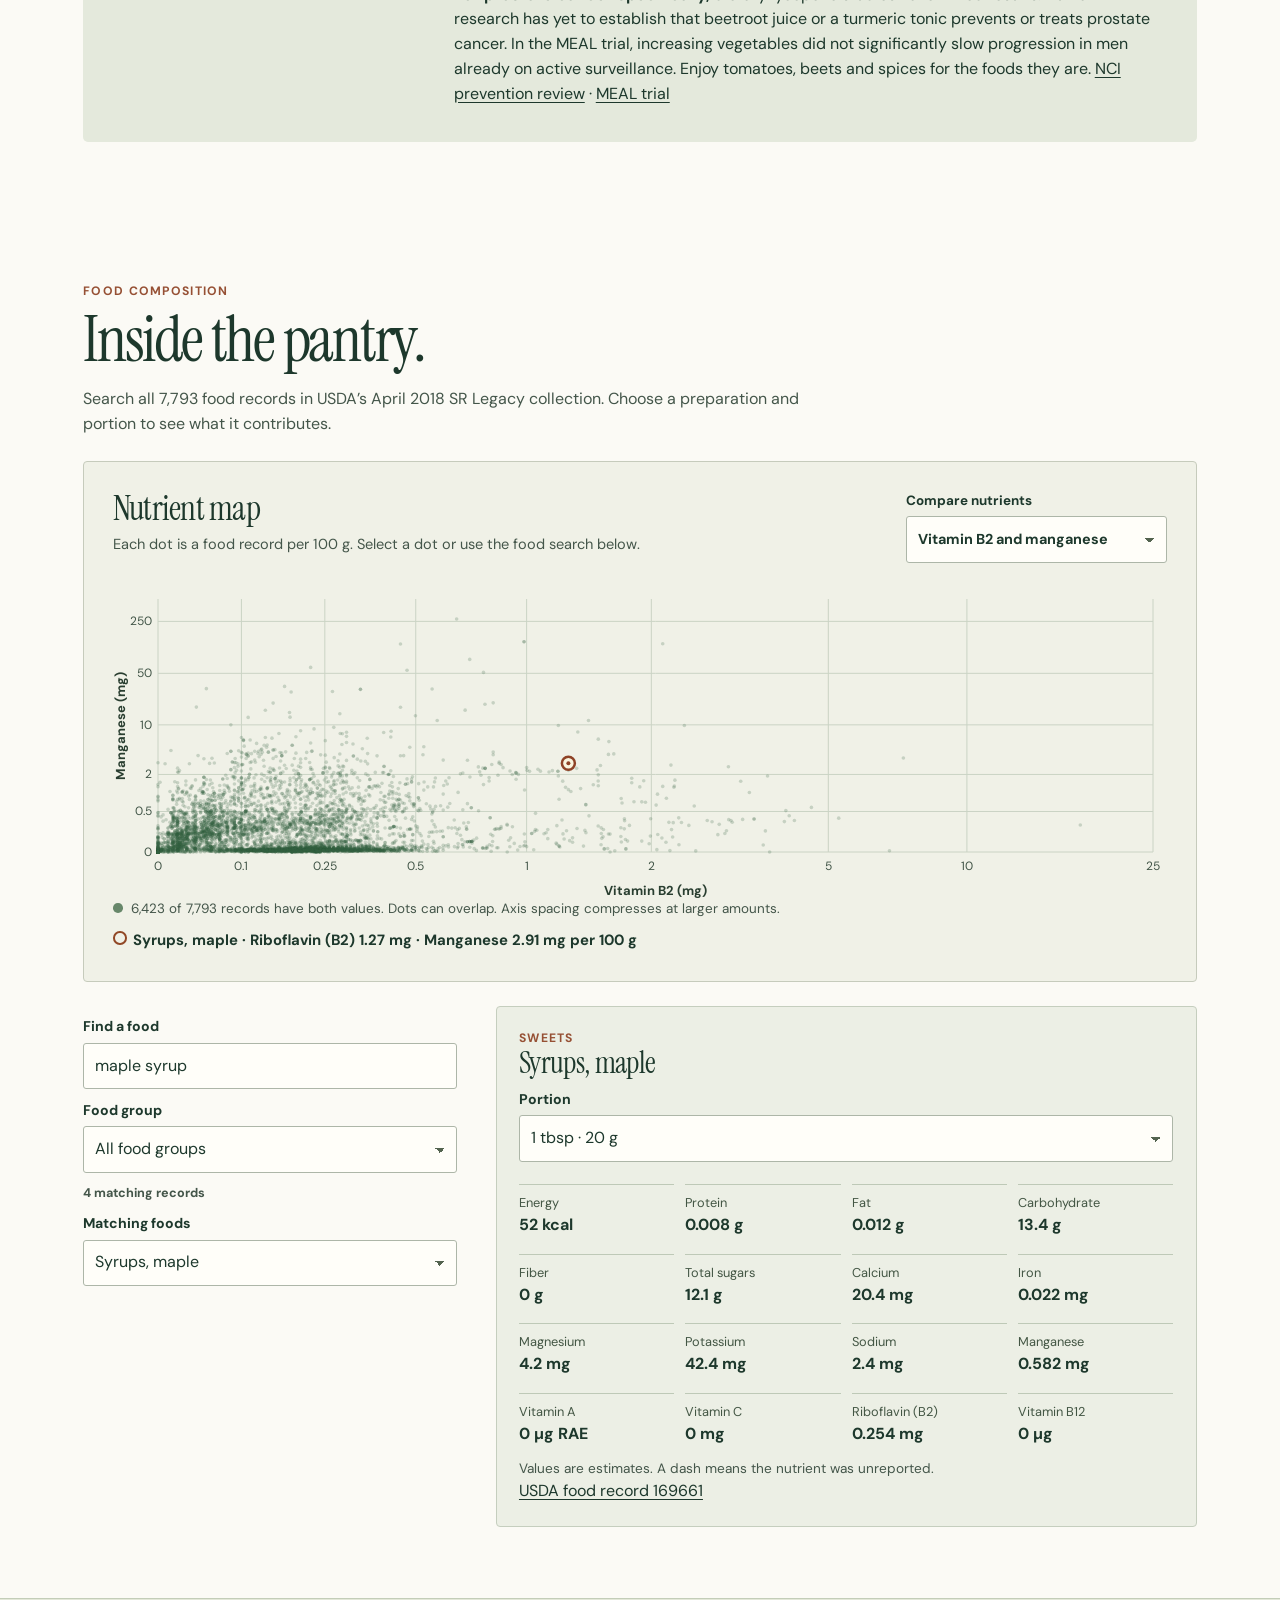
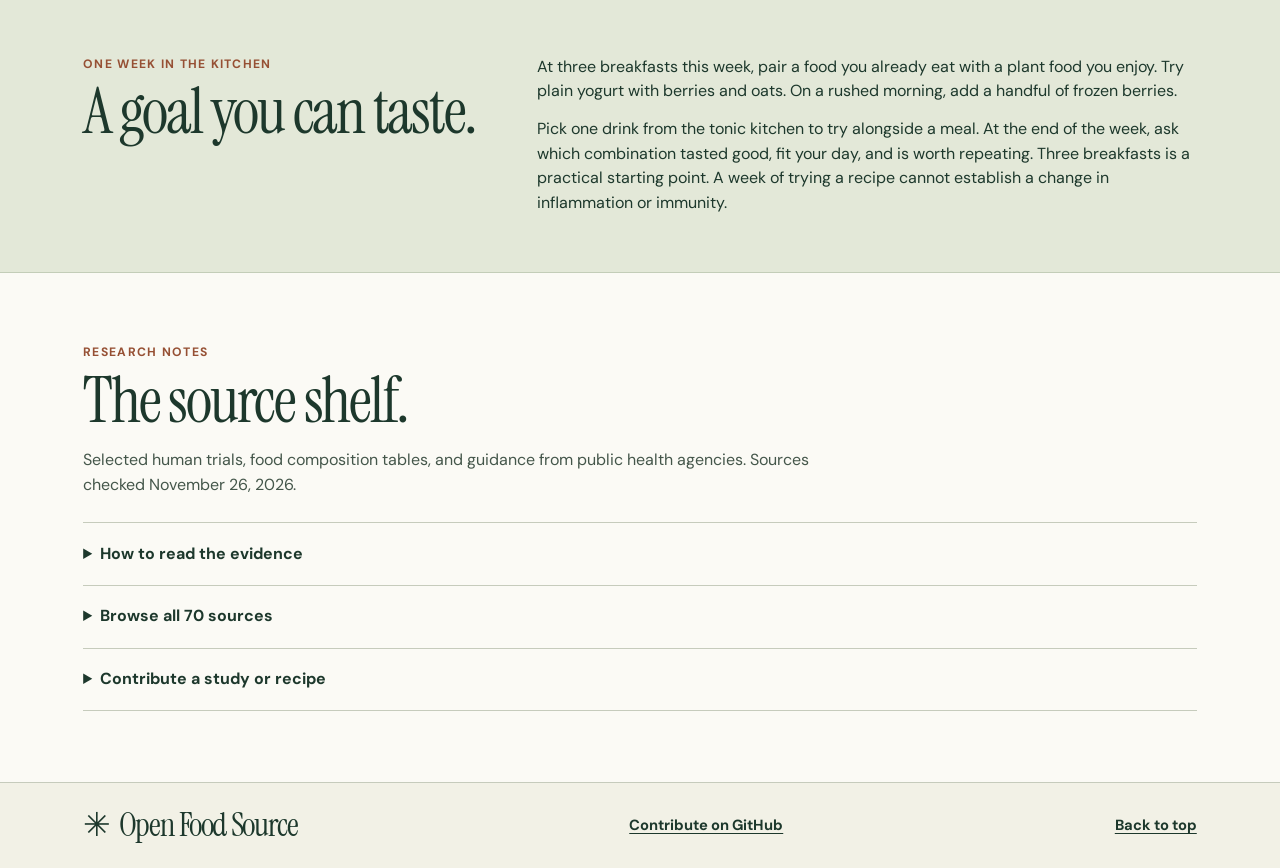
==== commit 6040b135: "feat: launch a customizable evidence-based pantry picker" ====
--- a/index.html
+++ b/index.html
@@ -8,7 +8,7 @@
 <link rel="stylesheet" href="style.css">
 <link rel="icon" type="image/webp" href="assets/maple-leaf.webp">
 <script defer src="research.js"></script><script defer src="assets/land.js"></script><script defer src="assets/composition.js"></script><script defer src="plot.js"></script><script defer src="recipes.js"></script><script defer src="atlas.js"></script>
-<script defer src="dishes.js"></script><script defer src="weekly-map.js"></script><script defer src="planner.js"></script><script defer src="cookbook.js"></script>
+<script defer src="dishes.js"></script><script defer src="weekly-map.js"></script><script defer src="planner.js"></script><script defer src="cookbook.js"></script><script defer src="pantry-picker.js"></script>
 </head>
 <body>
 <a href="#main" class="skip">Skip to content</a>
@@ -20,10 +20,30 @@
 <section class="hero"><div class="wrap hero-grid"><div class="hero-copy">
 <h1>Open Food<br><em>Source.</em></h1>
 <p class="lede">Find recipes by ingredient, explore what human studies found, and plan the meals you want to repeat.</p>
-<div class="hero-actions"><a class="primary" href="#cookbook">Find a recipe</a><a class="inline" href="#cold-season">Cold-season kitchen</a><a class="inline" href="#weekly-map">Open my weekly map</a></div></div>
+<div class="hero-actions"><a class="primary" href="#pantry-picker">Open pantry picker</a><a class="inline" href="#cookbook">Browse recipes</a><a class="inline" href="#cold-season">Cold-season kitchen</a><a class="inline" href="#weekly-map">Weekly map</a></div></div>
 <figure class="hero-art"><img alt="Botanical watercolor of a sugar maple leaf, sliced ginger, an olive branch and blueberries" src="assets/botanical-plate.webp" width="1200" height="800">
 <figcaption>Sugar maple · Ginger · Olive · Blueberry</figcaption></figure>
 </div></section>
+<section class="section wrap picker" id="pantry-picker" aria-labelledby="picker-title">
+<div class="section-head"><div><p class="eyebrow">Pantry picker</p><h2 id="picker-title">Cook from your shelves.</h2></div><a class="inline" href="#picker-shopping">My shopping list</a></div>
+<p class="intro">Check the staples you have, then open a recipe to choose your version. Add what’s missing to your shopping list or put the meal straight into your week.</p>
+<div class="picker-layout">
+<div class="picker-controls">
+<label for="picker-use">What are you cooking for?<select id="picker-use"><option value="">Any occasion</option><option value="training">Training day</option><option value="desk">Desk lunch</option><option value="simple">Low-prep / ADHD-friendly</option></select></label>
+<label for="picker-sugar">Sugar preference<select id="picker-sugar"><option value="no-added">No added sugar</option><option value="zero">USDA lists 0 g total sugars</option></select></label>
+<details><summary>How we check sugar</summary><p>Every recipe here uses unsweetened ingredients. Oats, beans and other whole foods can still contain naturally occurring sugars. The 0 g filter requires a USDA record listing 0 g total sugars per 100 g for every ingredient. Some values are assumed or rounded. Check your product’s ingredients and label.</p><a class="inline" href="https://www.fda.gov/food/nutrition-facts-label/added-sugars-nutrition-facts-label">FDA guide to added sugars</a></details>
+<details id="picker-stock"><summary>My staples <span id="picker-checked"></span></summary><p>Check what you have. Water and salt are assumed. Check amounts in the recipe.</p><div id="picker-staples"></div></details>
+<label class="picker-check"><input type="checkbox" id="picker-ready">Only recipes I can make now</label>
+<p class="quiet" id="picker-storage" role="status"></p>
+</div>
+<div class="picker-matches">
+<aside id="picker-guide" class="picker-guide" aria-label="Research for this occasion" hidden></aside>
+<p id="picker-count" class="picker-count" role="status"></p>
+<div id="picker-results"></div><div id="picker-empty" hidden><p>No recipes match these choices.</p><button id="picker-reset" class="text-button" type="button">Show all pantry recipes</button></div>
+</div></div>
+<div id="picker-detail-slot"></div>
+<section id="picker-shopping" aria-labelledby="shopping-title"><h3 id="shopping-title" tabindex="-1">My shopping list</h3><p id="shopping-summary" role="status"></p><ul id="shopping-ingredients"></ul><div id="shopping-recipes"></div></section>
+</section>
 <section class="section wrap" id="cookbook" aria-labelledby="cookbook-title">
 <div class="section-head"><div><p class="eyebrow">Community cookbook</p><h2 id="cookbook-title">What can I cook?</h2></div><a class="inline" href="https://github.com/bennewell35/open-food-source/issues/new?template=community-recipe.md">Contribute a recipe</a></div>
 <p class="intro">Start with what’s in your kitchen. Choose a dish for the method, a swap and the research behind one of its foods.</p>
@@ -34,7 +54,7 @@
 </div>
 <div class="dish-results"><p id="dish-count" role="status"></p><button id="reset-dishes" class="text-button" hidden>Clear filters</button></div>
 <div id="dish-list" class="dish-list"></div><div id="dish-empty" hidden><p>Try fewer ingredients or clear a filter. You can also look up a food’s nutrients.</p><a class="inline" id="pantry-search-link" href="#pantry">Search the food index</a></div>
-<section id="dish-detail" aria-label="Selected recipe" hidden></section>
+<div id="cookbook-detail-slot"><section id="dish-detail" aria-label="Selected recipe" hidden></section></div>
 <p class="map-legend">Planning <strong id="cookbook-week"></strong> · <a href="#weekly-map">Change week</a></p>
 <p class="intro"><a href="?drink=cherry-apple#kitchen">Try the tart cherry &amp; apple cooler</a> · <a href="#kitchen">Browse all drinks</a></p>
 </section>
--- a/style.css
+++ b/style.css
@@ -125,3 +125,47 @@
   .season-grid { grid-template-columns: minmax(0, 1fr); }
   .season-meal img { width: min(23%, 5rem); }
 }
+
+.picker { border-bottom: 1px solid var(--line); }
+.picker-layout { display: grid; grid-template-columns: minmax(14rem, 1fr) minmax(0, 2.6fr); gap: clamp(1rem, 3.2vw, 3rem); align-items: start; }
+.picker-controls { padding: 1.1rem; background: var(--pale); border: 1px solid var(--line); border-radius: 4px; }
+.picker-controls > label:not(.picker-check) { display: block; margin-bottom: .8rem; font-weight: 700; font-size: .91rem; }
+.picker-controls select { display: block; margin-top: .3rem; width: 100%; min-width: 0; }
+.picker-controls summary { min-height: 2.75rem; padding: .7rem 0; font-size: .92rem; font-weight: 700; }
+.picker-controls details { border-bottom: 1px solid var(--line); }
+.picker-controls details p { font-size: .9rem; }
+.picker-controls .picker-check { font-weight: 500; }
+.picker-check { display: flex; gap: .55rem; align-items: center; min-height: 2.75rem; font-size: .9rem; cursor: pointer; }
+.picker-check input { flex: none; width: 1.15rem; height: 1.15rem; margin: 0; accent-color: var(--ink); }
+#picker-staples { padding-block: .3rem; }
+#picker-storage:empty { display: none; }
+.picker-guide { background: var(--sage); border-left: 3px solid #758375; padding: .85rem 1rem; margin-bottom: .75rem; }
+.picker-guide p { font-size: .96rem; max-width: 72ch; }
+.picker-count { font-weight: 700; margin: 0 0 .7rem; }
+#picker-results { display: grid; grid-template-columns: repeat(2, minmax(0, 1fr)); gap: 1rem; }
+.picker-card { background: #fffdf7; border: 1px solid var(--line); border-radius: 4px; overflow: hidden; display: flex; flex-direction: column; }
+.picker-opener { text-align: left; width: 100%; padding: 0; }
+.picker-opener:focus-visible { outline-offset: -4px; }
+.picker-opener img { display: block; width: 100%; height: auto; aspect-ratio: 768/340; object-fit: cover; }
+.picker-caption { padding: .8rem .9rem .25rem; display: grid; gap: .15rem; }
+.picker-caption small, .picker-sugar-note { font-size: .82rem; color: var(--soft); }
+.picker-caption strong { font: 400 clamp(1.6rem, 2.3vw, 2.15rem)/1.1 var(--serif); }
+.picker-opener:hover strong { color: var(--copper); text-decoration: underline; }
+.picker-card-body { padding: .1rem .9rem .35rem; display: flex; flex: 1; flex-direction: column; gap: .45rem; }
+.picker-card-body p:not(.picker-sugar-note) { font-size: .9rem; }
+.picker-card-body p strong { display: block; }
+.picker-card-body .picker-check { margin-top: auto; }
+#picker-shopping { padding: 1.15rem clamp(1rem, 2.5vw, 2rem); background: var(--pale); margin-top: 1.5rem; }
+#shopping-summary { margin-top: .5rem; }
+#shopping-ingredients:empty { display: none; }
+.shopping-row { display: flex; gap: 1rem; justify-content: space-between; align-items: center; border-top: 1px solid var(--line); }
+.shopping-row button { text-align: left; min-height: 2.75rem; }
+.step-reading { padding: .85rem; border-left: 3px solid #758375; background: var(--paper); }
+.step-reading strong { display: block; margin-bottom: .3rem; }
+.step-reading button { border: 1px solid var(--line); padding: .35rem .7rem; margin: .65rem .4rem 0 0; min-height: 2.75rem; }
+.step-reading button:disabled { opacity: .48; cursor: default; }
+#dish-detail details summary { padding-block: .75rem; font-weight: 700; }
+.picker-version { display: block; width: fit-content; max-width: 100%; font-weight: 700; margin-top: .85rem; }
+.picker-version select { width: 100%; margin-top: .3rem; display: block; }
+@media (max-width: 740px) { .picker-layout { grid-template-columns: minmax(0, 1fr); } }
+@media (max-width: 520px) { #picker-results { grid-template-columns: minmax(0, 1fr); } }
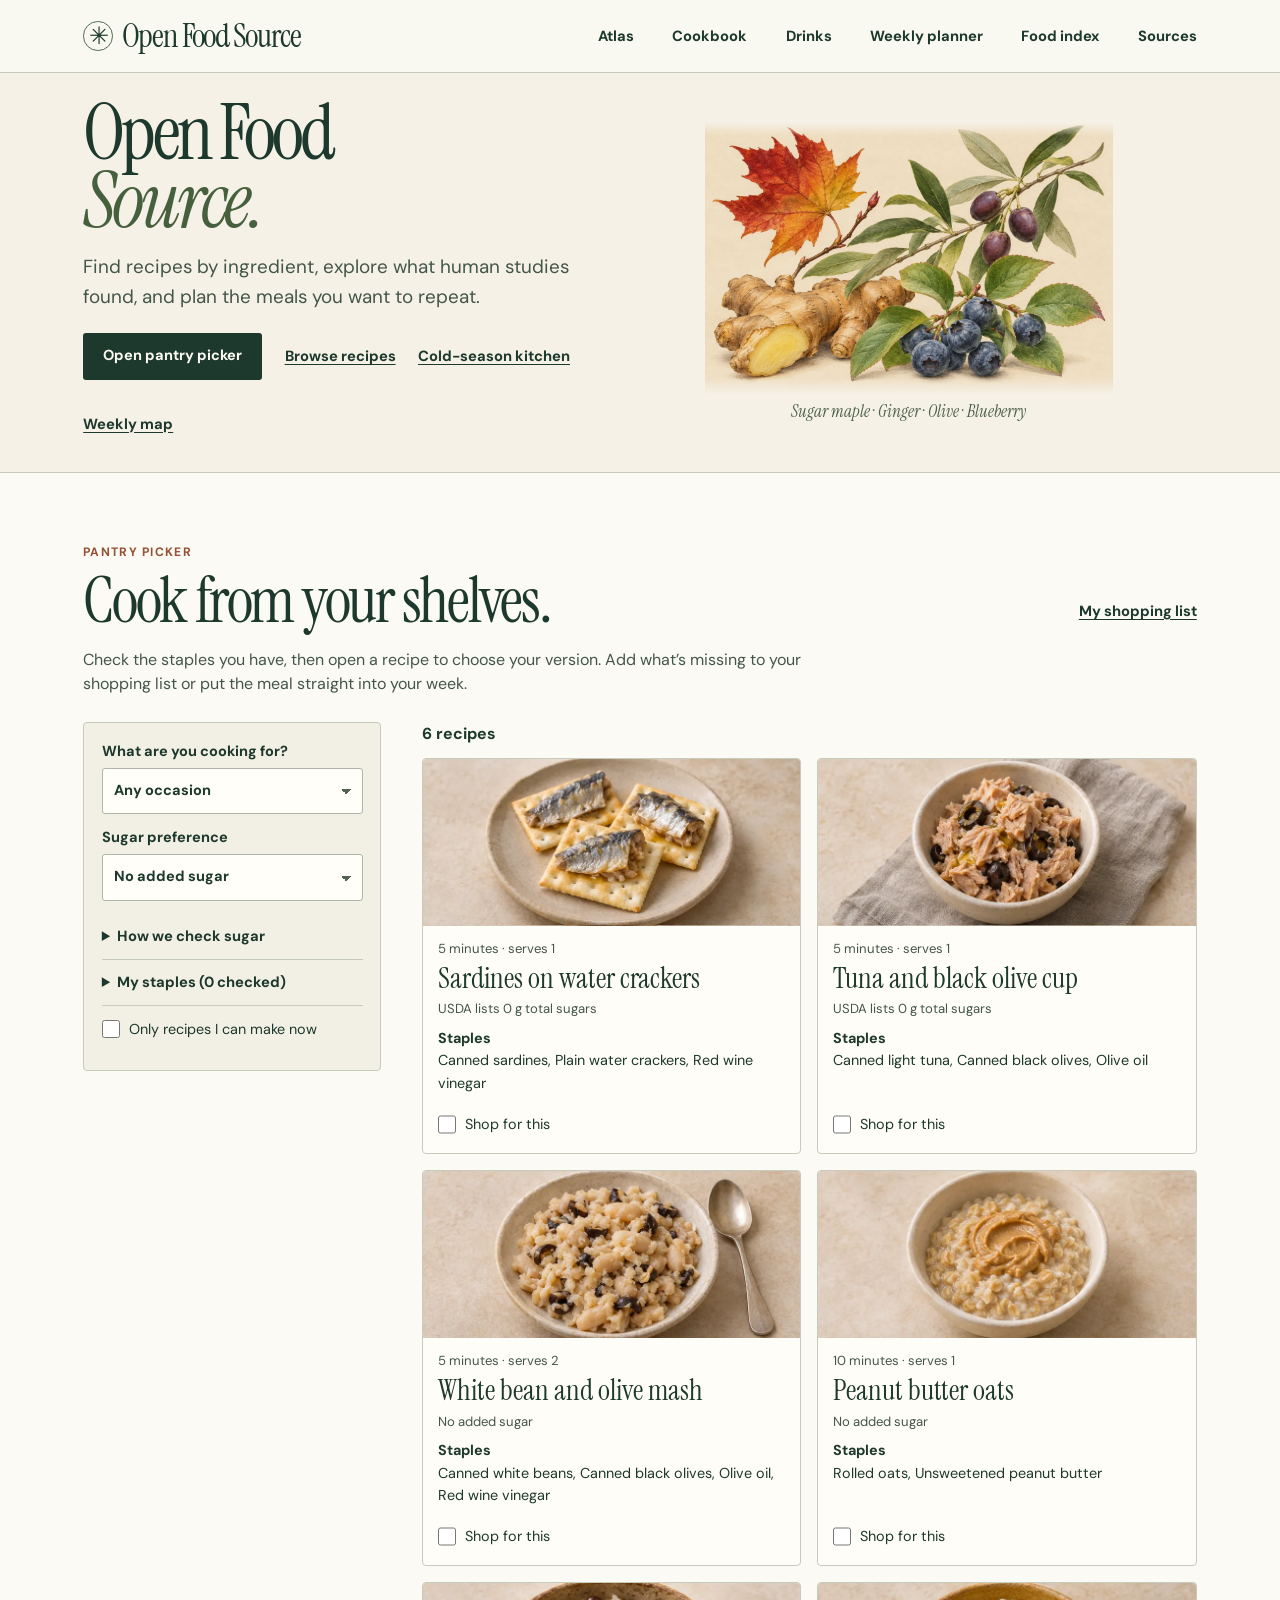
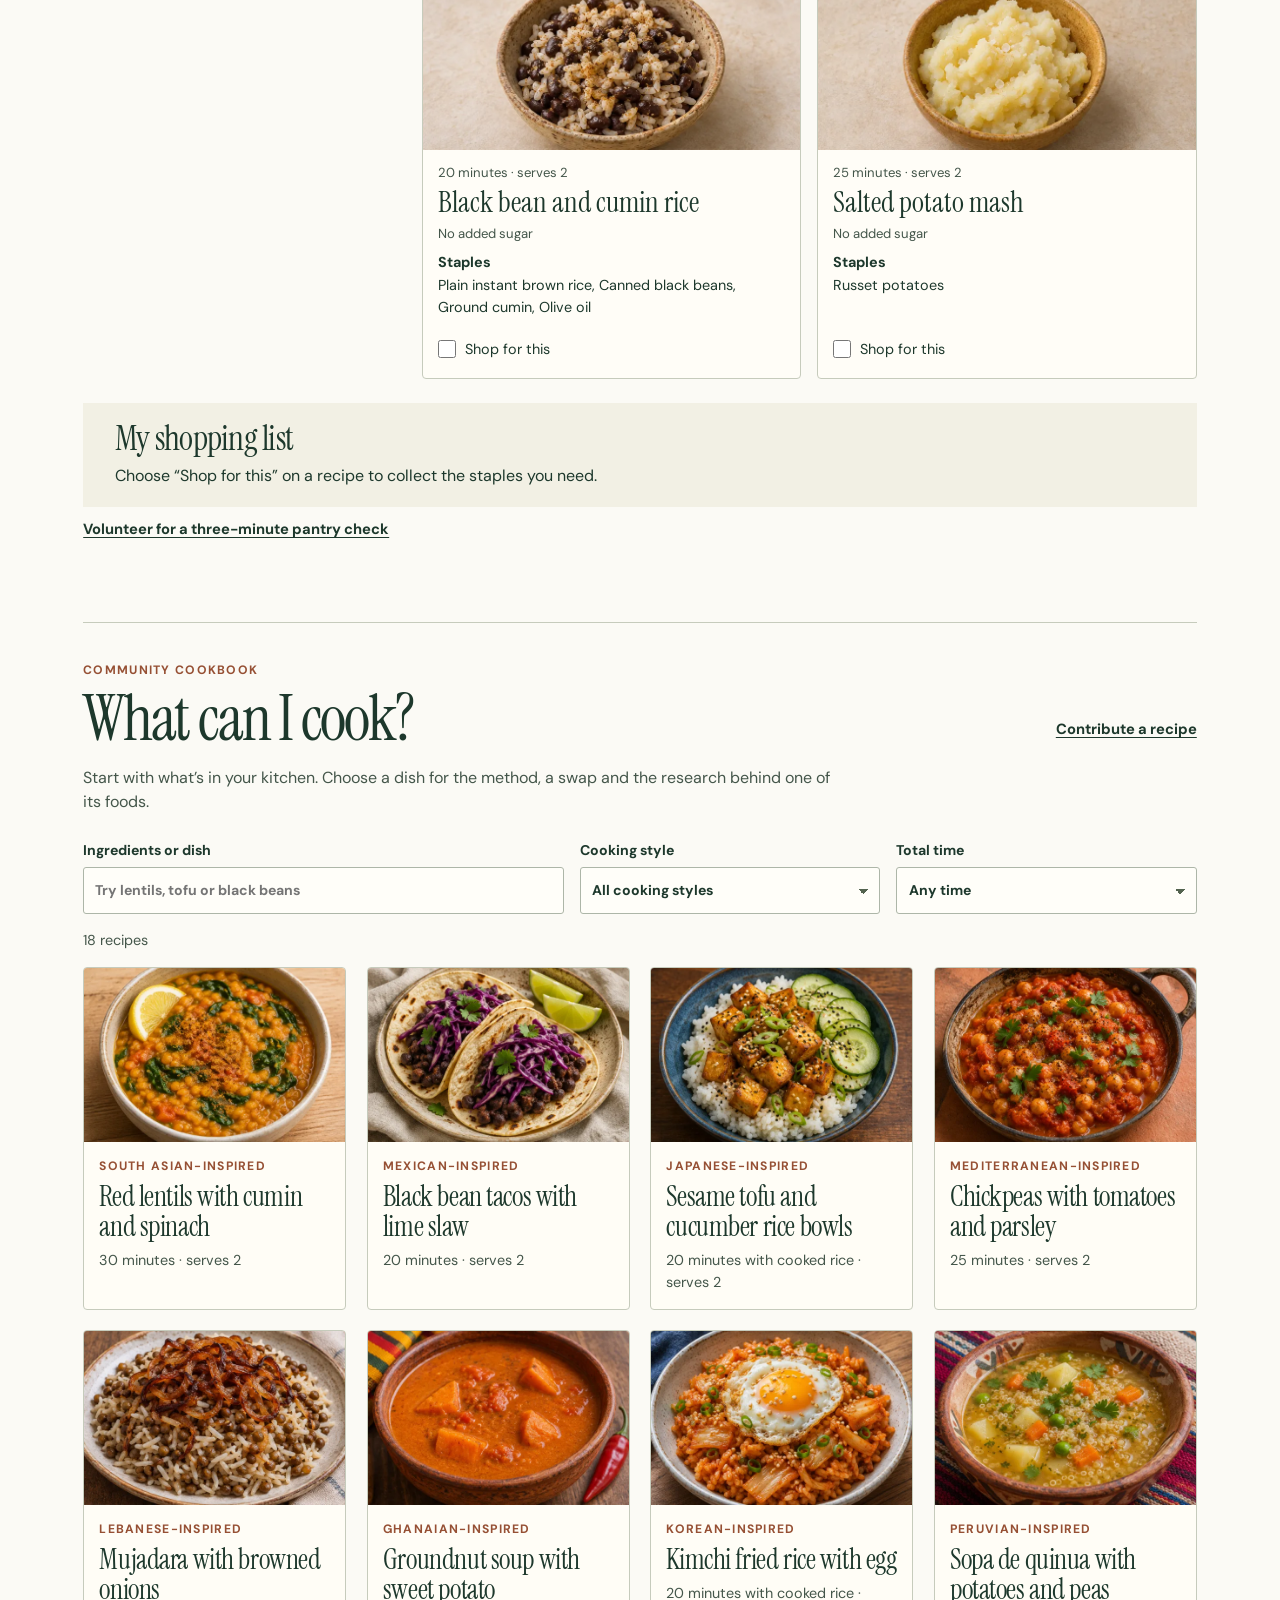
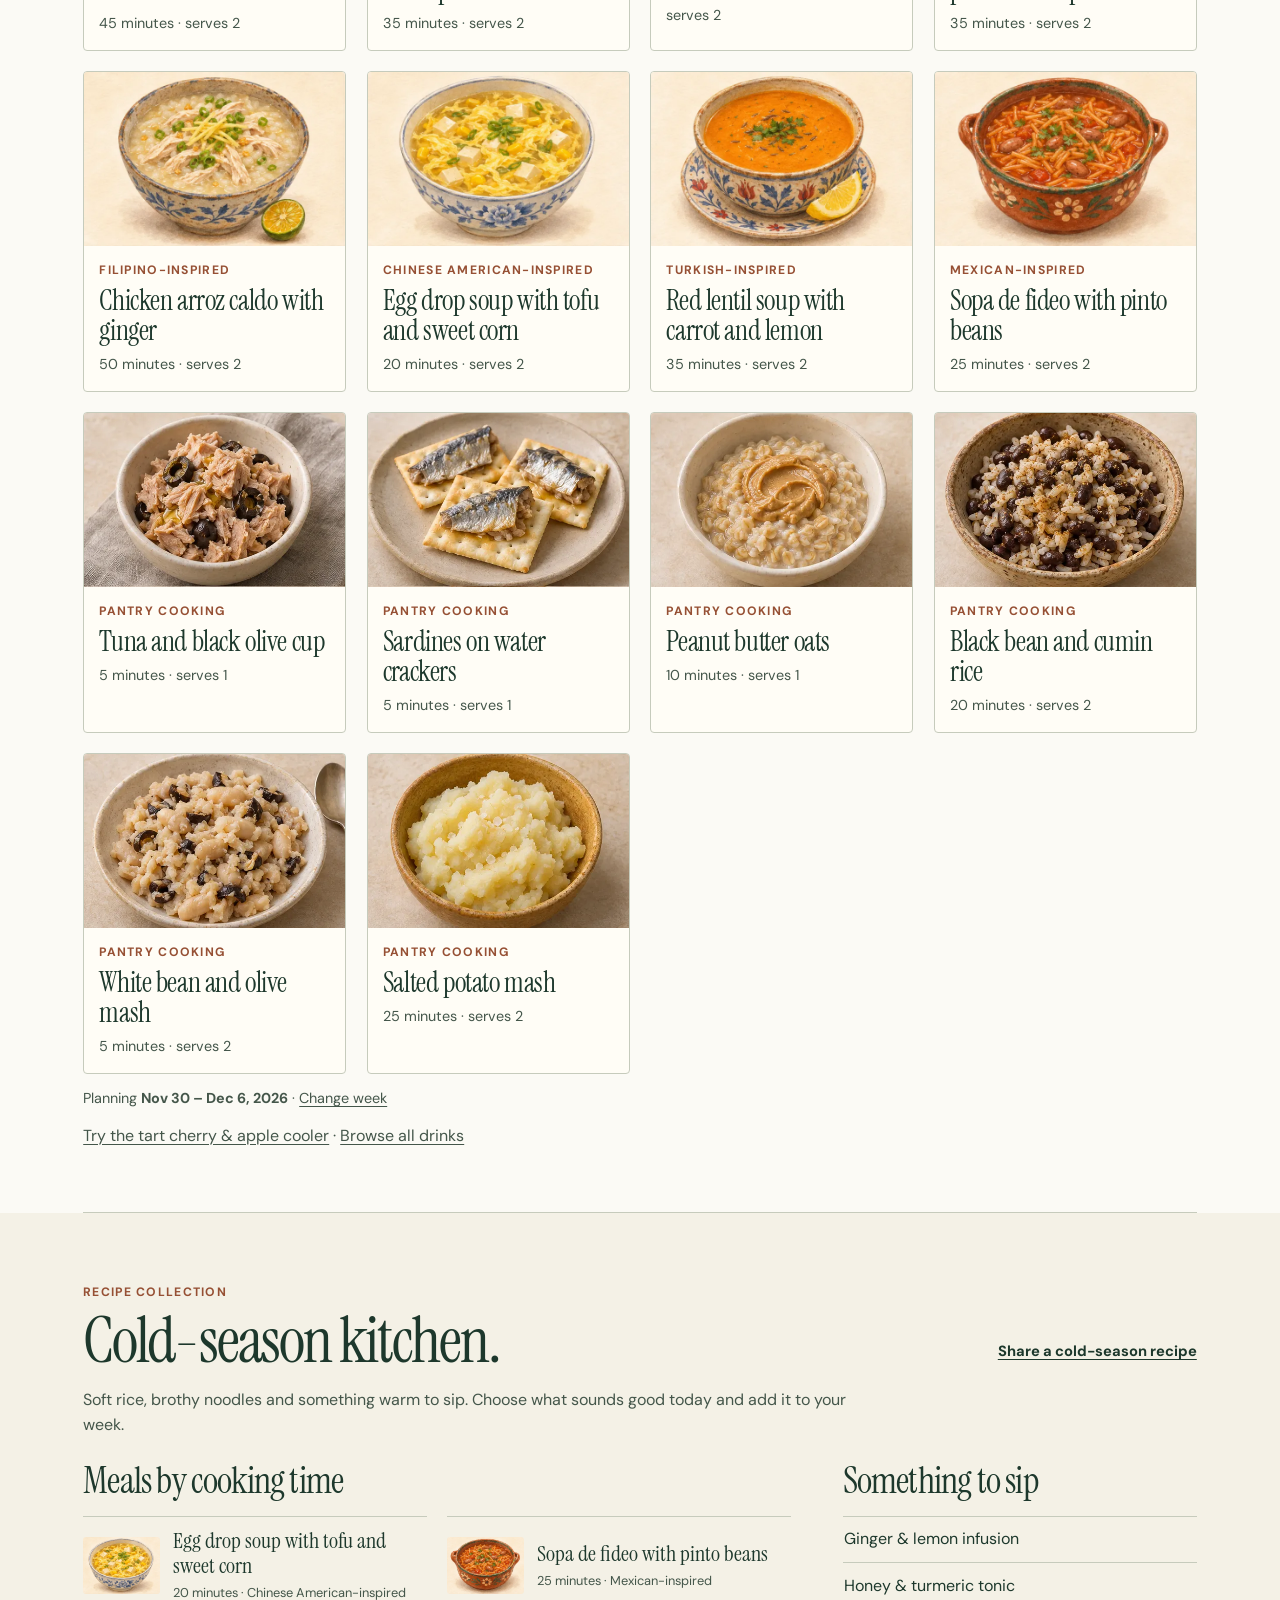
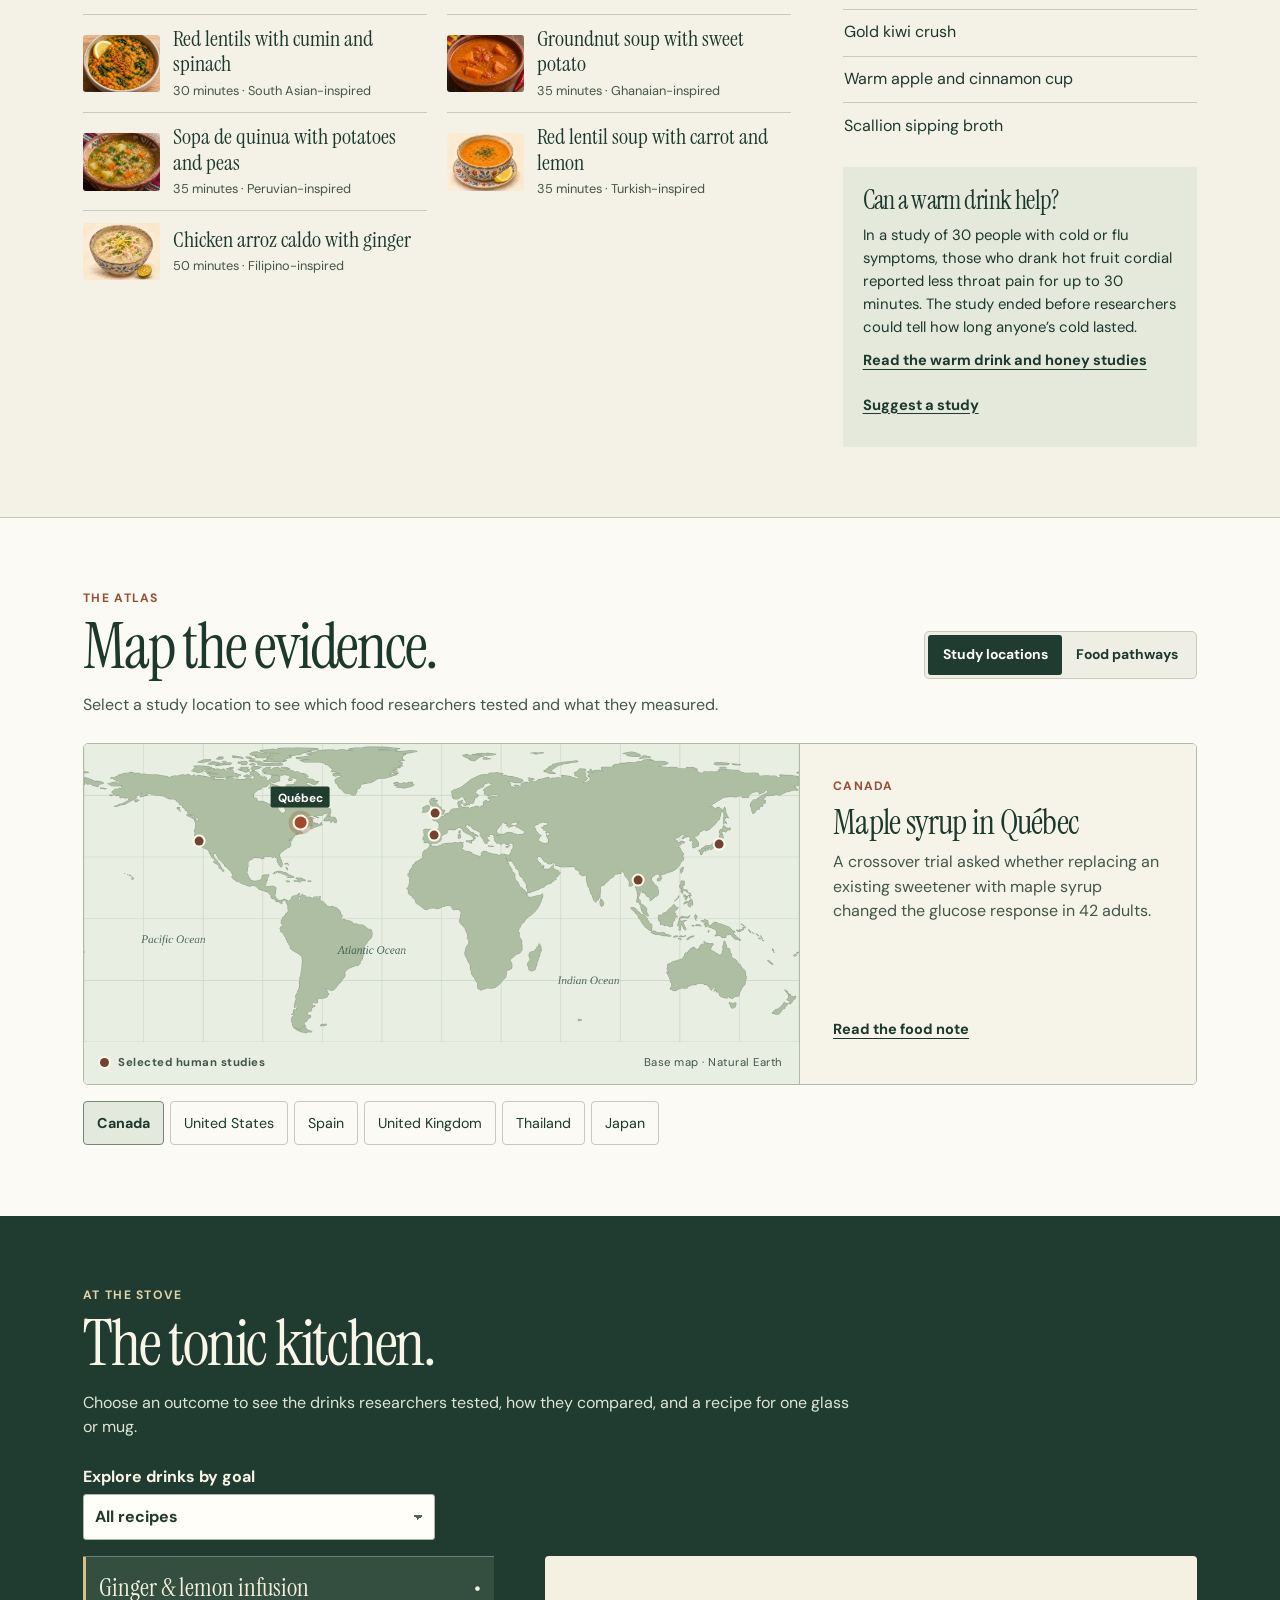
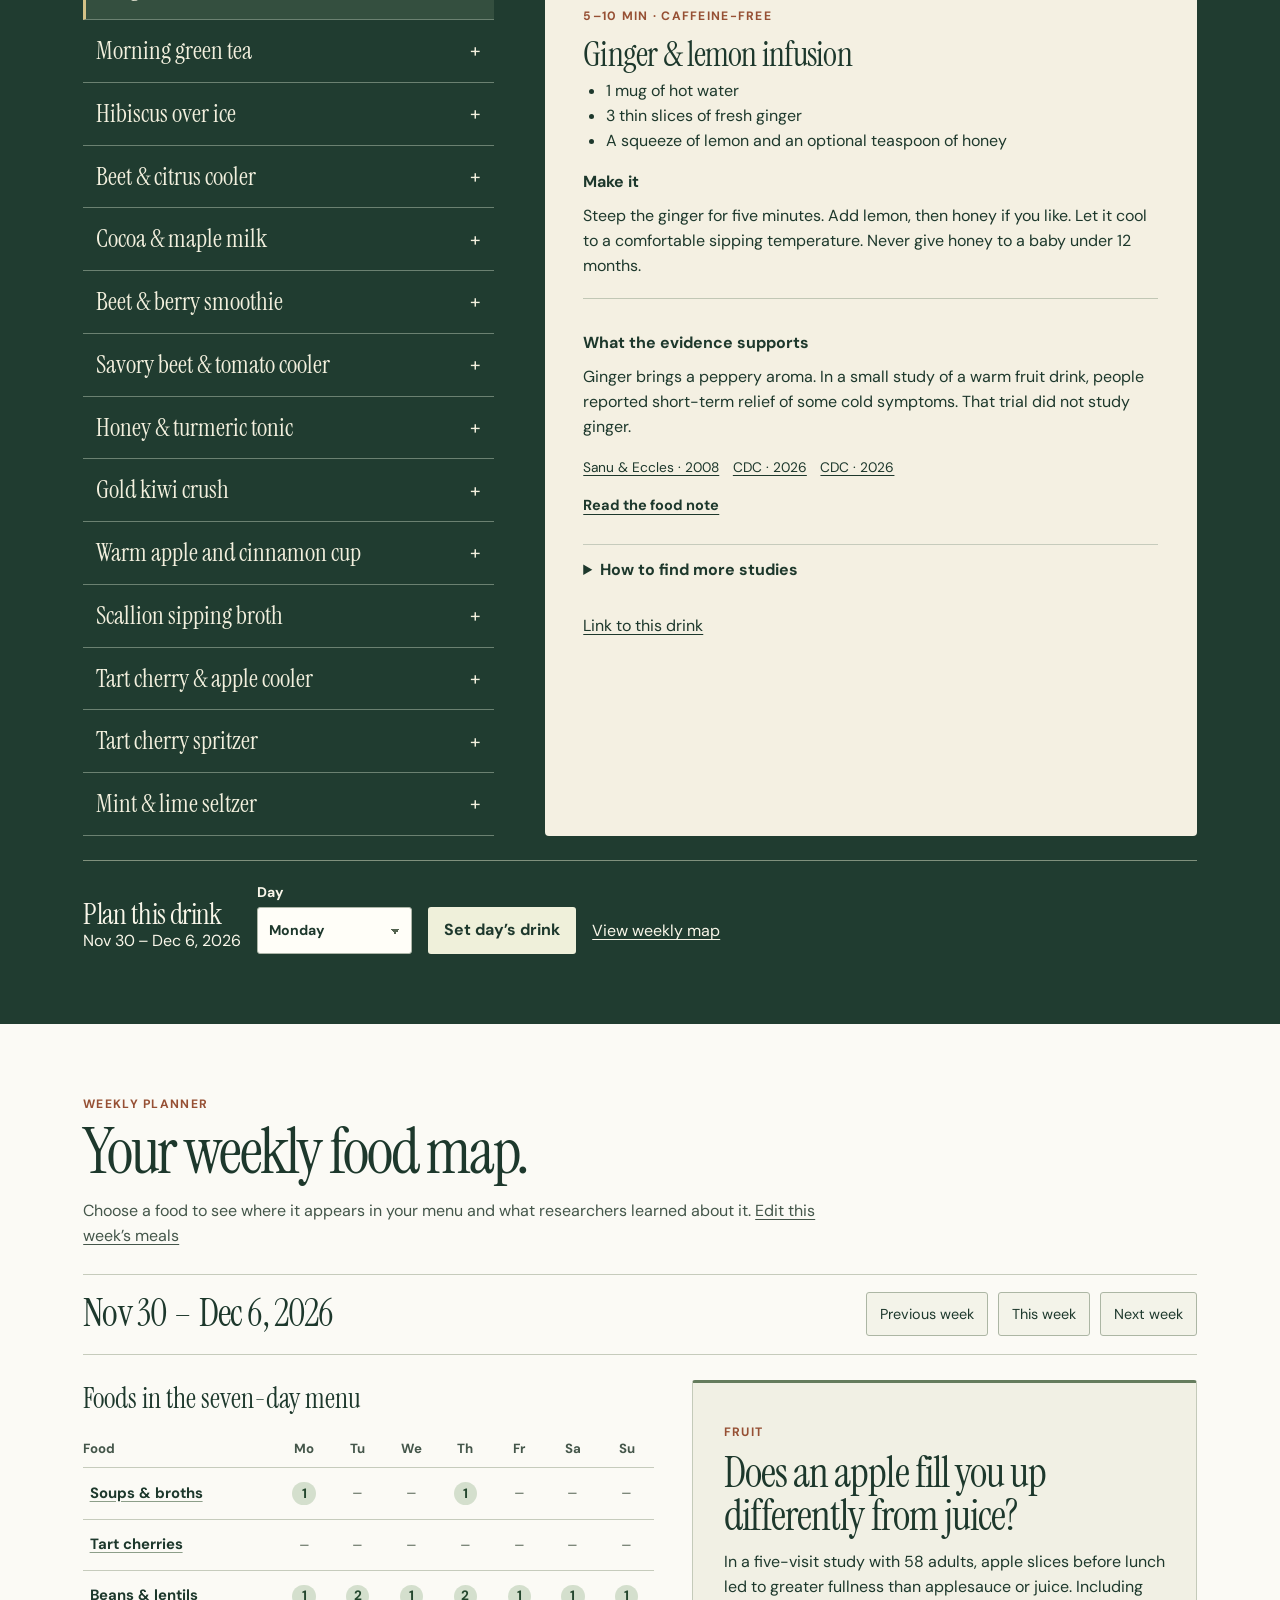
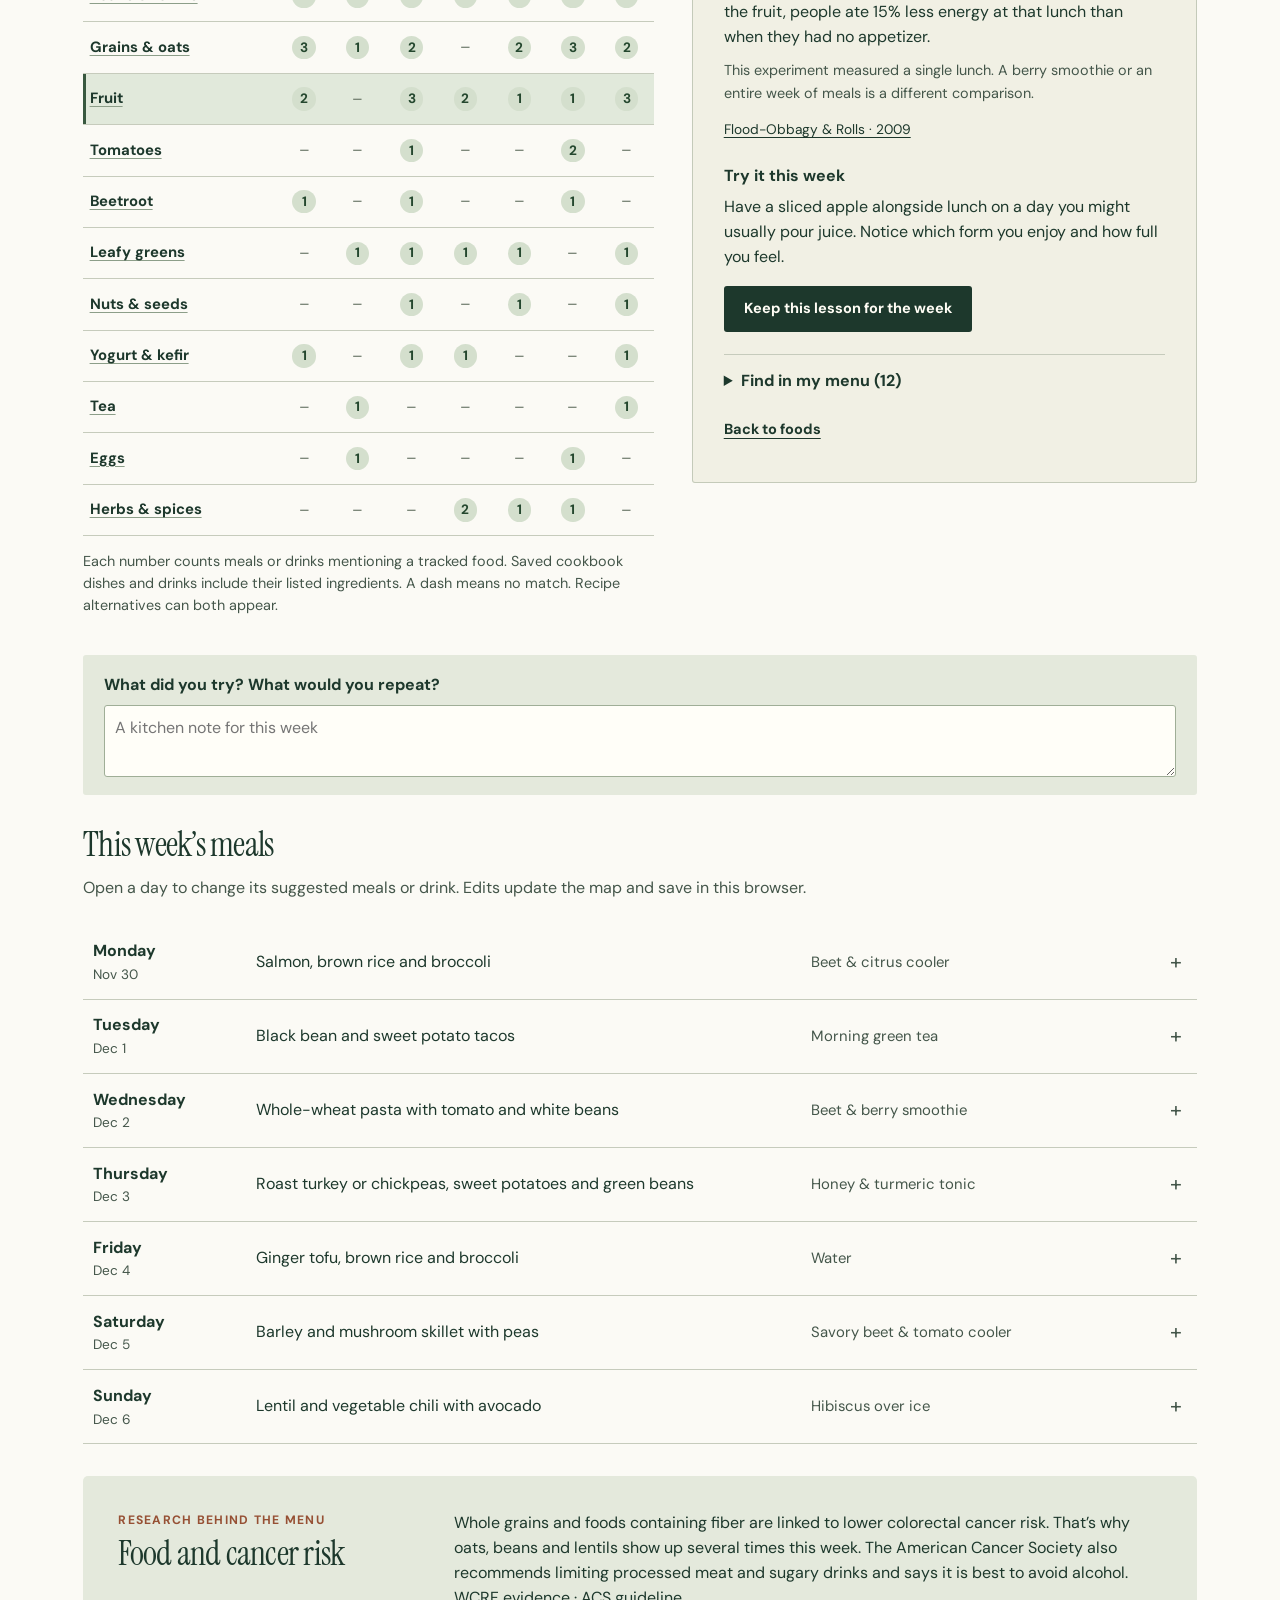
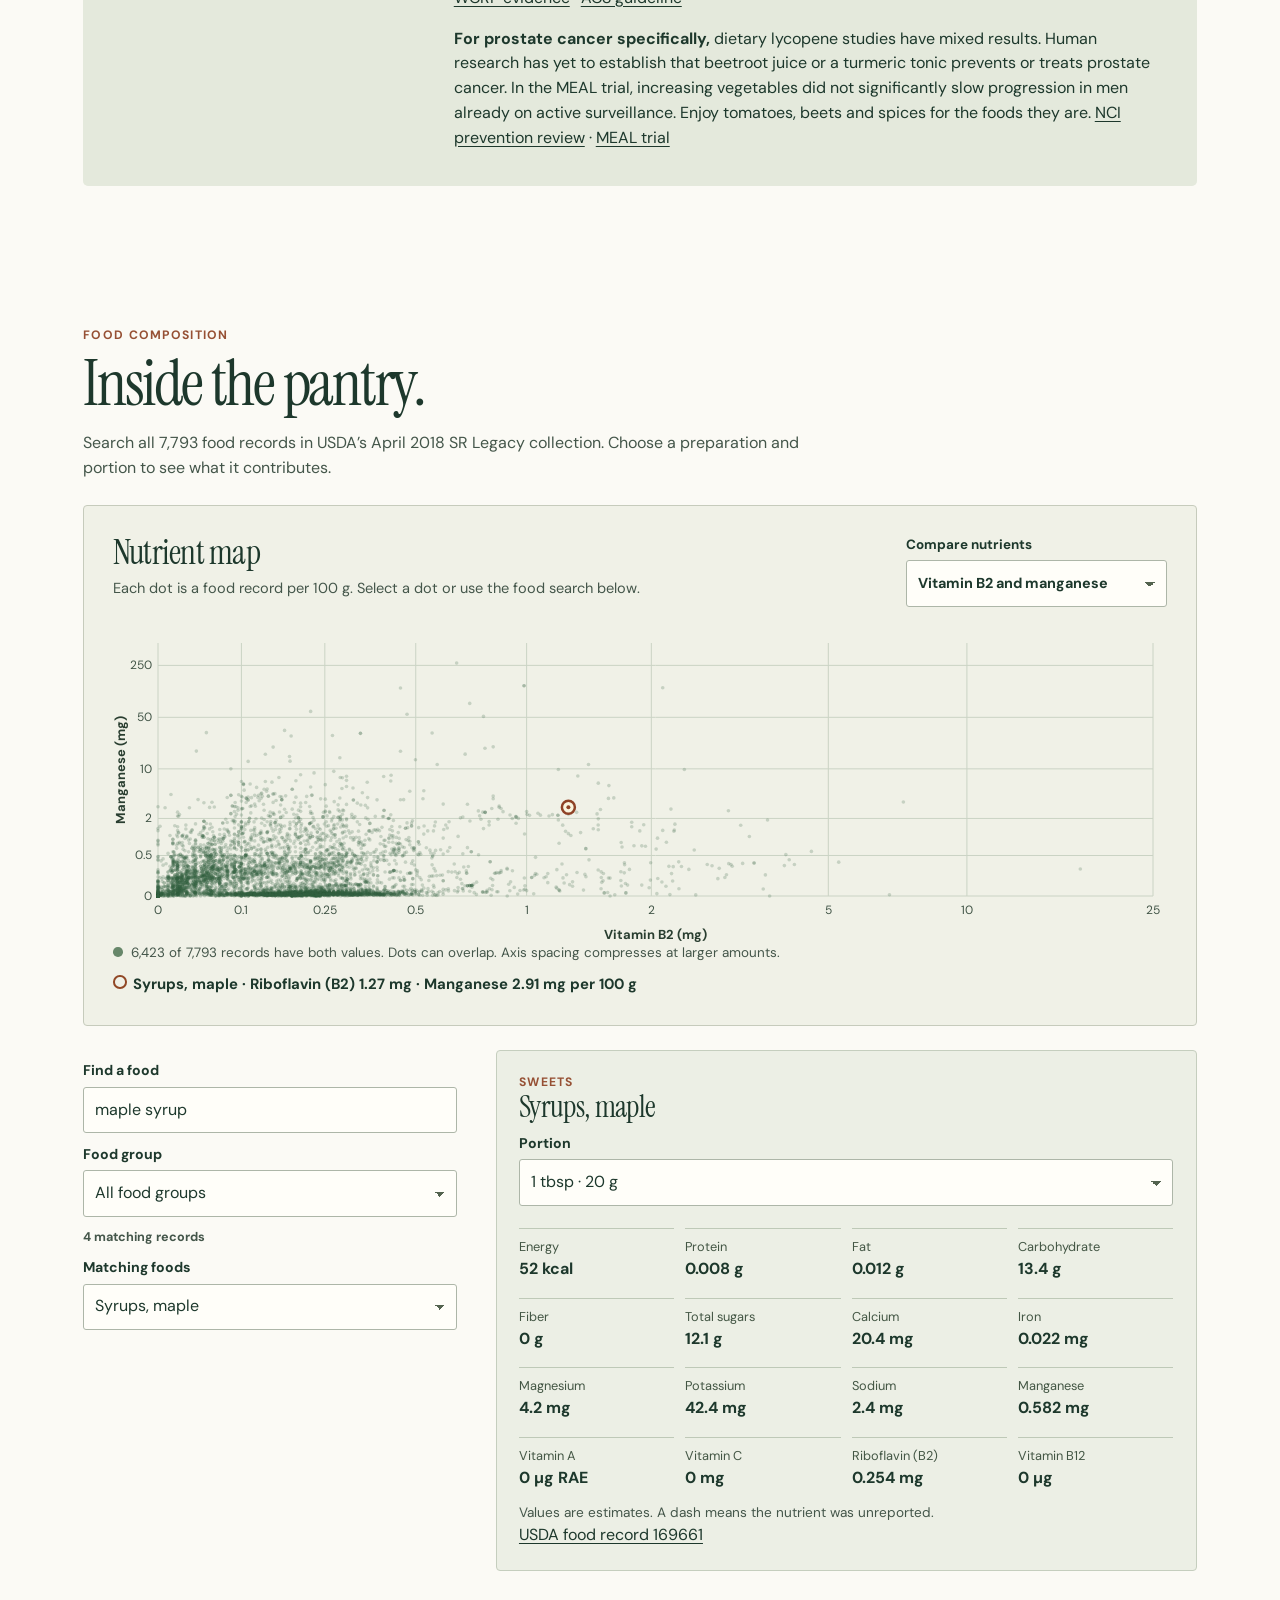
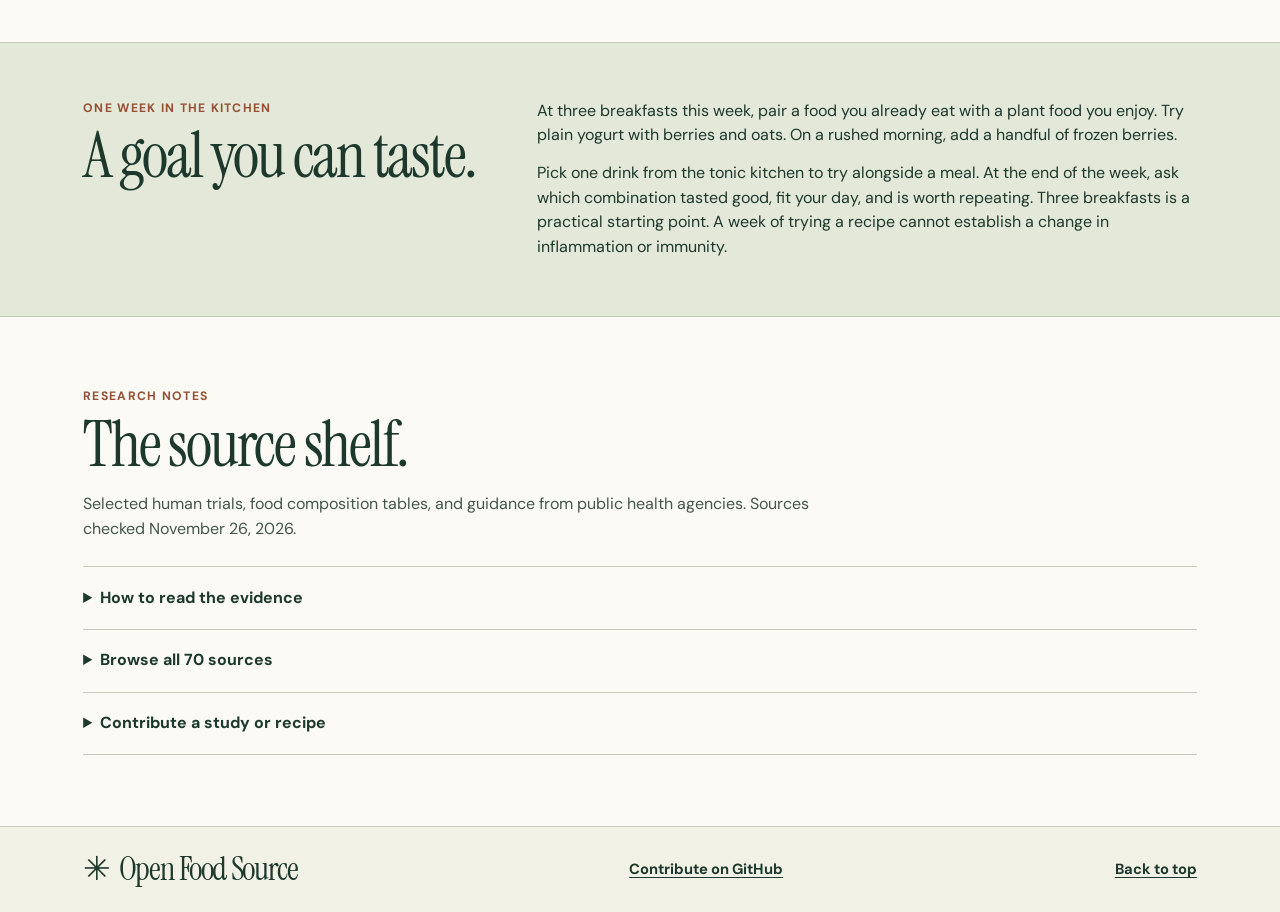
==== commit c6c34dfd: "feat: let volunteers report pantry and cooking trials without an account" ====
--- a/index.html
+++ b/index.html
@@ -43,6 +43,7 @@
 </div></div>
 <div id="picker-detail-slot"></div>
 <section id="picker-shopping" aria-labelledby="shopping-title"><h3 id="shopping-title" tabindex="-1">My shopping list</h3><p id="shopping-summary" role="status"></p><ul id="shopping-ingredients"></ul><div id="shopping-recipes"></div></section>
+<a class="inline" href="kitchen-check.html#picker">Volunteer for a three-minute pantry check</a>
 </section>
 <section class="section wrap" id="cookbook" aria-labelledby="cookbook-title">
 <div class="section-head"><div><p class="eyebrow">Community cookbook</p><h2 id="cookbook-title">What can I cook?</h2></div><a class="inline" href="https://github.com/bennewell35/open-food-source/issues/new?template=community-recipe.md">Contribute a recipe</a></div>
--- a/style.css
+++ b/style.css
@@ -169,3 +169,18 @@
 .picker-version select { width: 100%; margin-top: .3rem; display: block; }
 @media (max-width: 740px) { .picker-layout { grid-template-columns: minmax(0, 1fr); } }
 @media (max-width: 520px) { #picker-results { grid-template-columns: minmax(0, 1fr); } }
+
+.kitchen-check { max-width: 46rem; }
+.kitchen-check h1 { font-size: clamp(3.5rem, 8vw, 6rem); }
+.kitchen-check h2 { font-size: clamp(2rem, 5vw, 3rem); }
+.kitchen-check fieldset, #report-box { margin: 1.6rem 0; padding: clamp(.85rem, 3vw, 1.65rem); border: 1px solid var(--line); border-radius: 4px; background: var(--pale); min-inline-size: 0; }
+.kitchen-check legend { padding-inline: .4rem; font: 400 1.7rem/1.2 var(--serif); }
+.kitchen-check label { display: block; margin: .85rem 0 .3rem; font-weight: 700; }
+.kitchen-check label small, .check-hint { font-weight: 400; color: var(--soft); }
+.kitchen-check label :is(input, select, textarea) { display: block; margin-top: .3rem; }
+.kitchen-check :is(input, select, textarea) { width: 100%; min-width: 0; max-width: 100%; font: inherit; }
+.kitchen-check textarea { resize: vertical; }
+.kitchen-check p + p, .kitchen-check .check-hint, .kitchen-check #check-time { margin: .5rem 0 .8rem; }
+.check-actions { display: flex; flex-wrap: wrap; align-items: center; gap: .25rem .85rem; margin-top: .75rem; }
+.check-hint { font-size: .9rem; }
+.check-actions button:disabled { opacity: .55; cursor: default; }
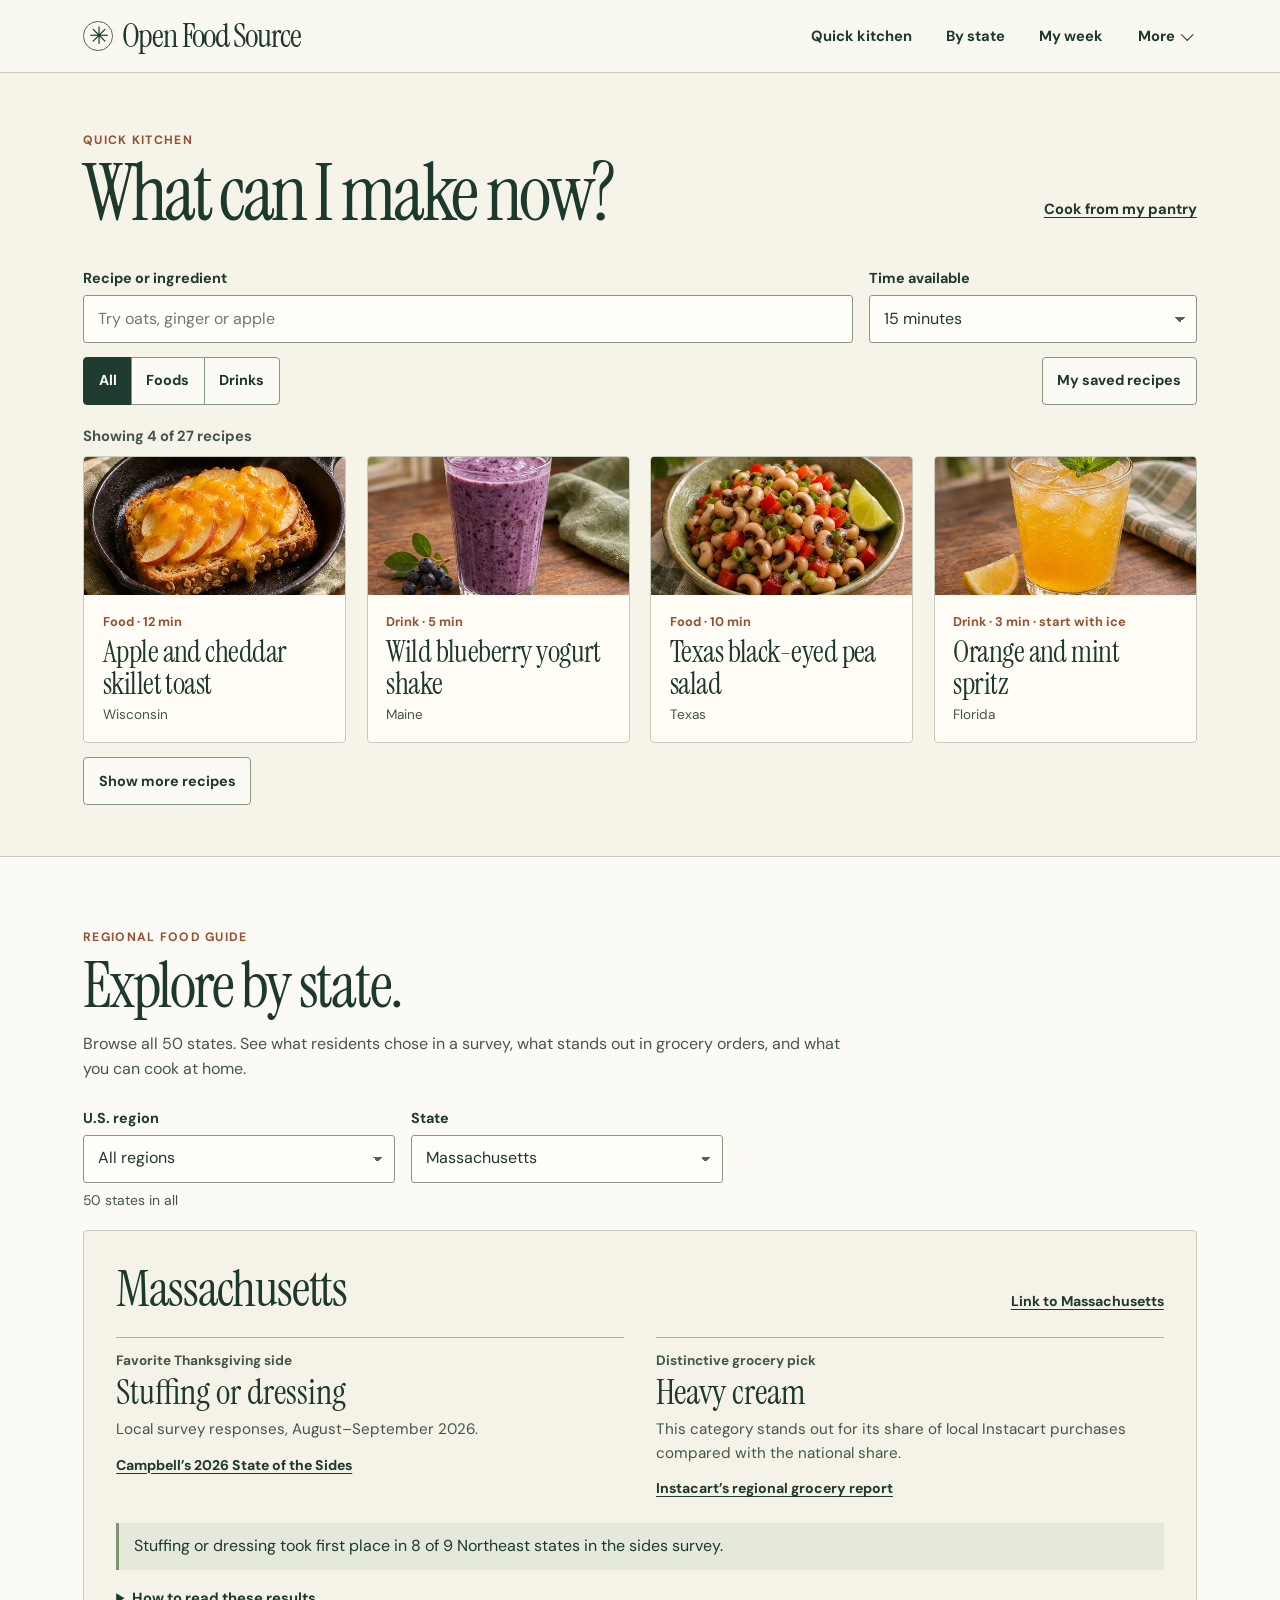
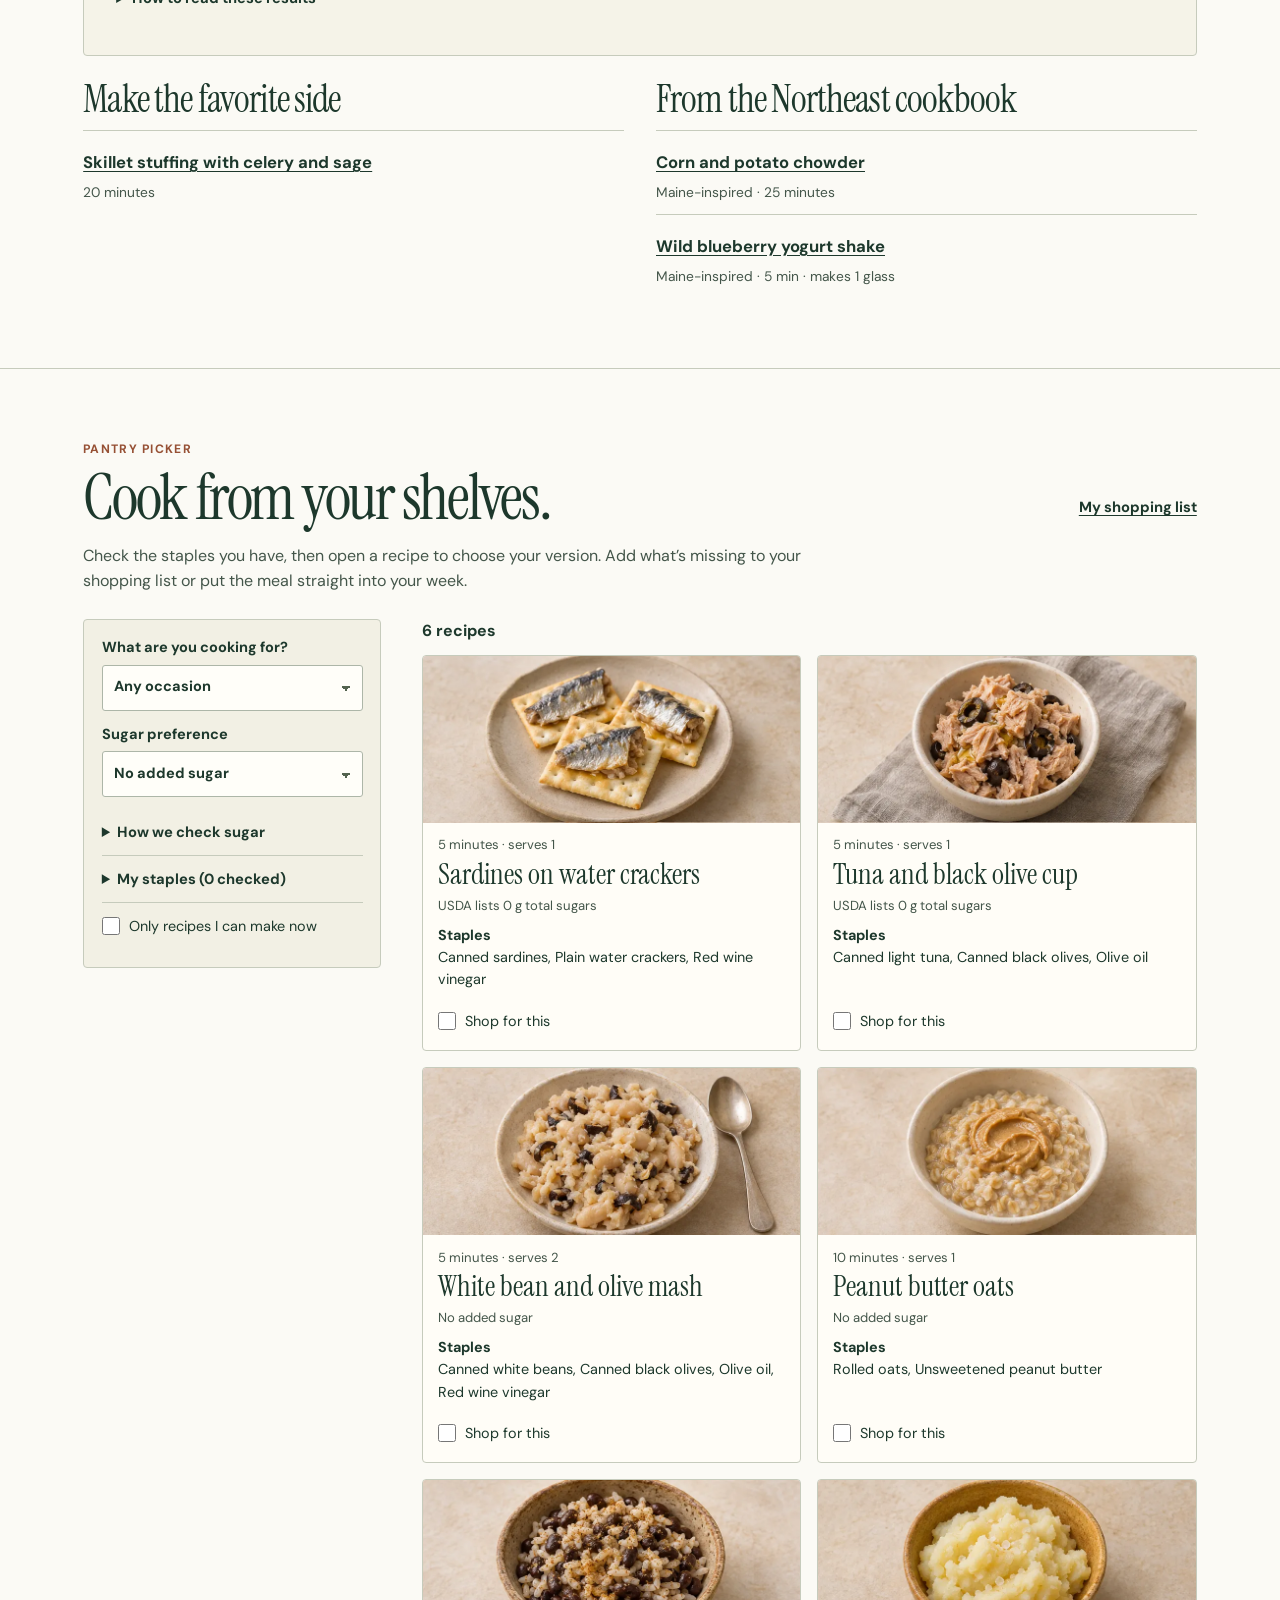
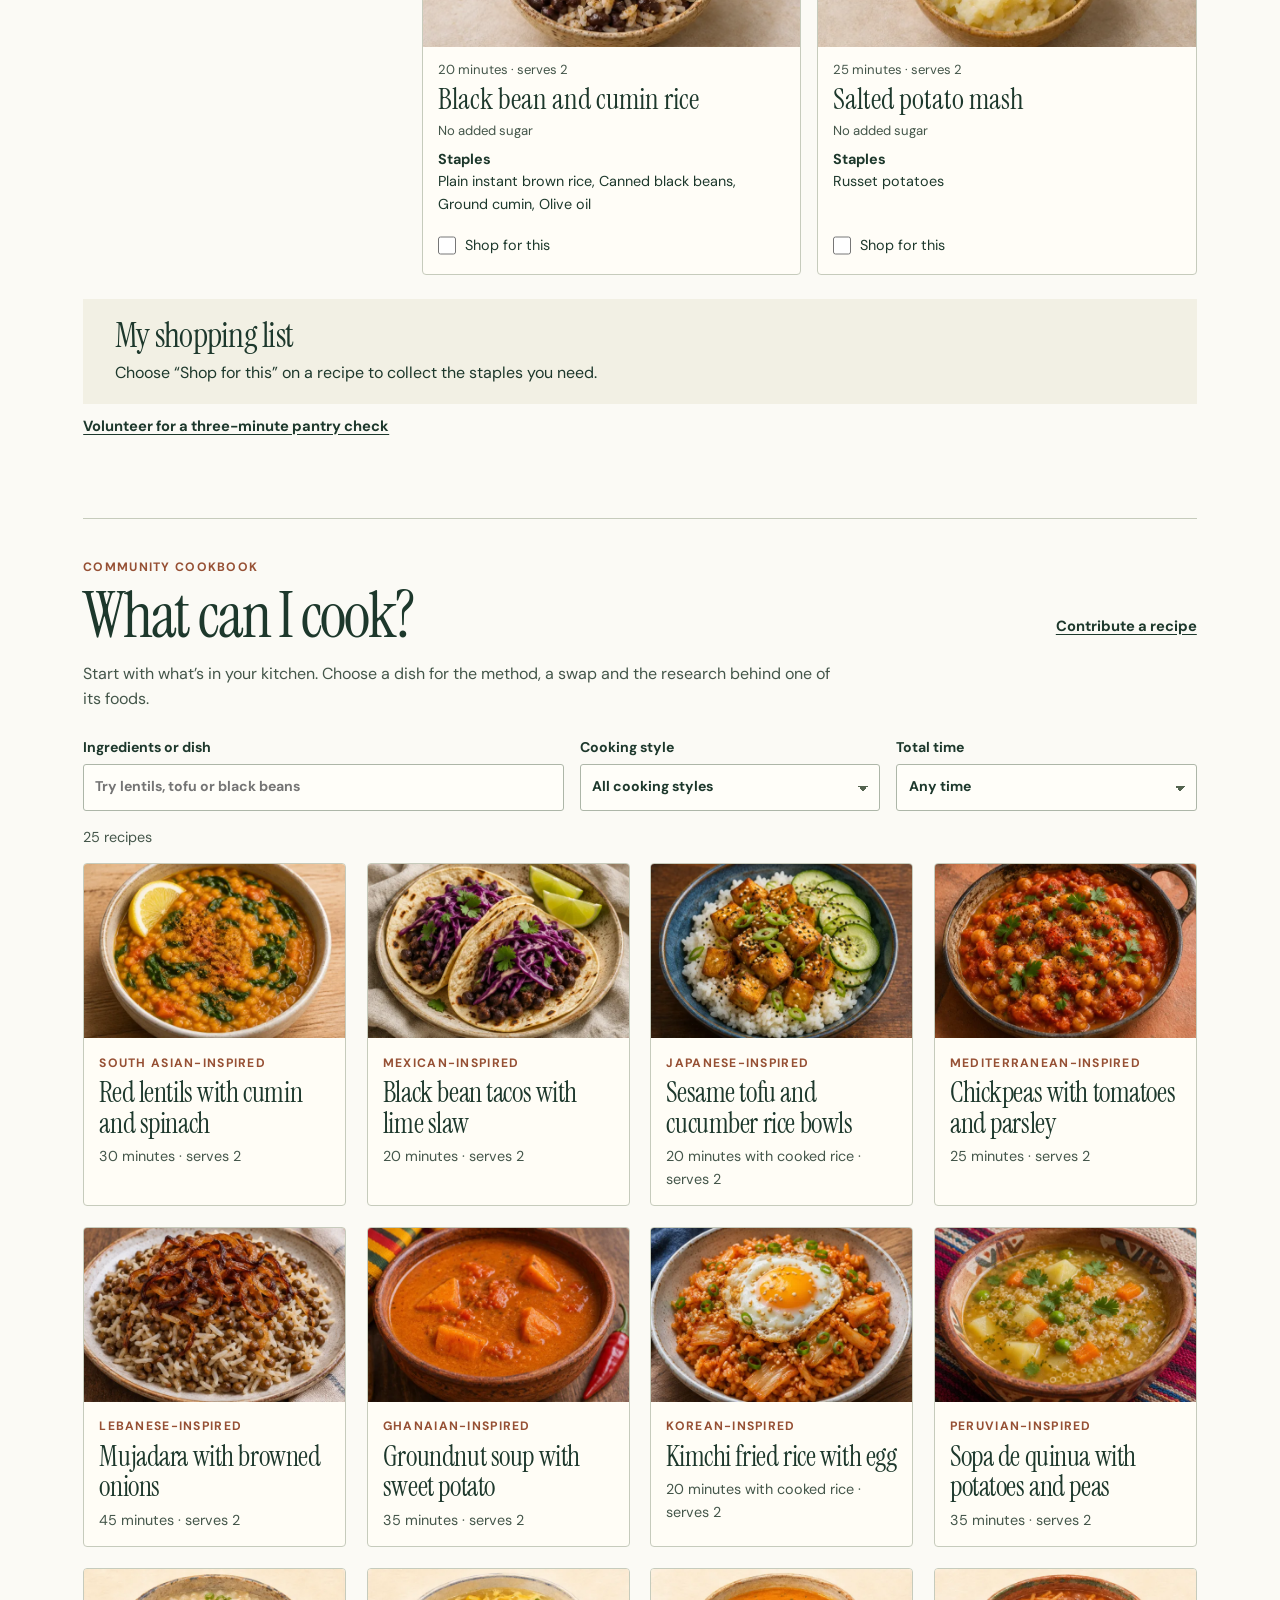
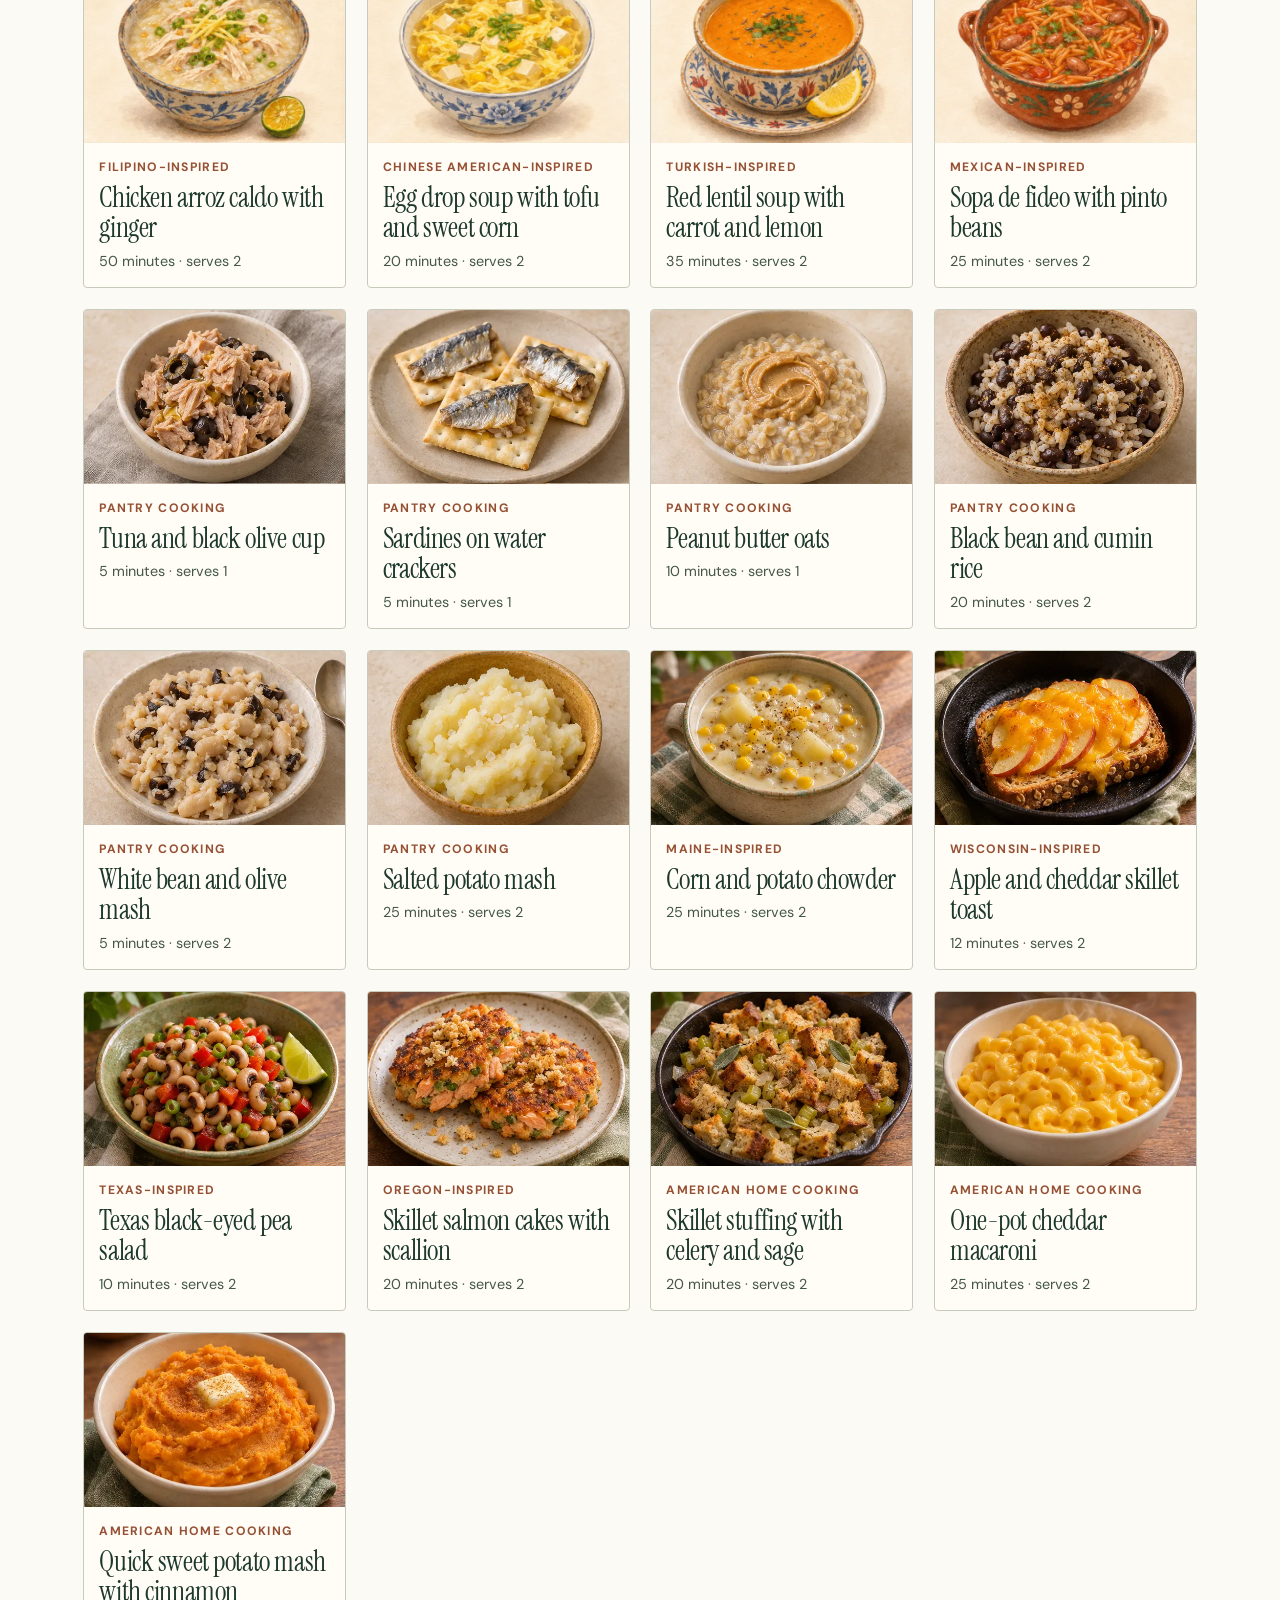
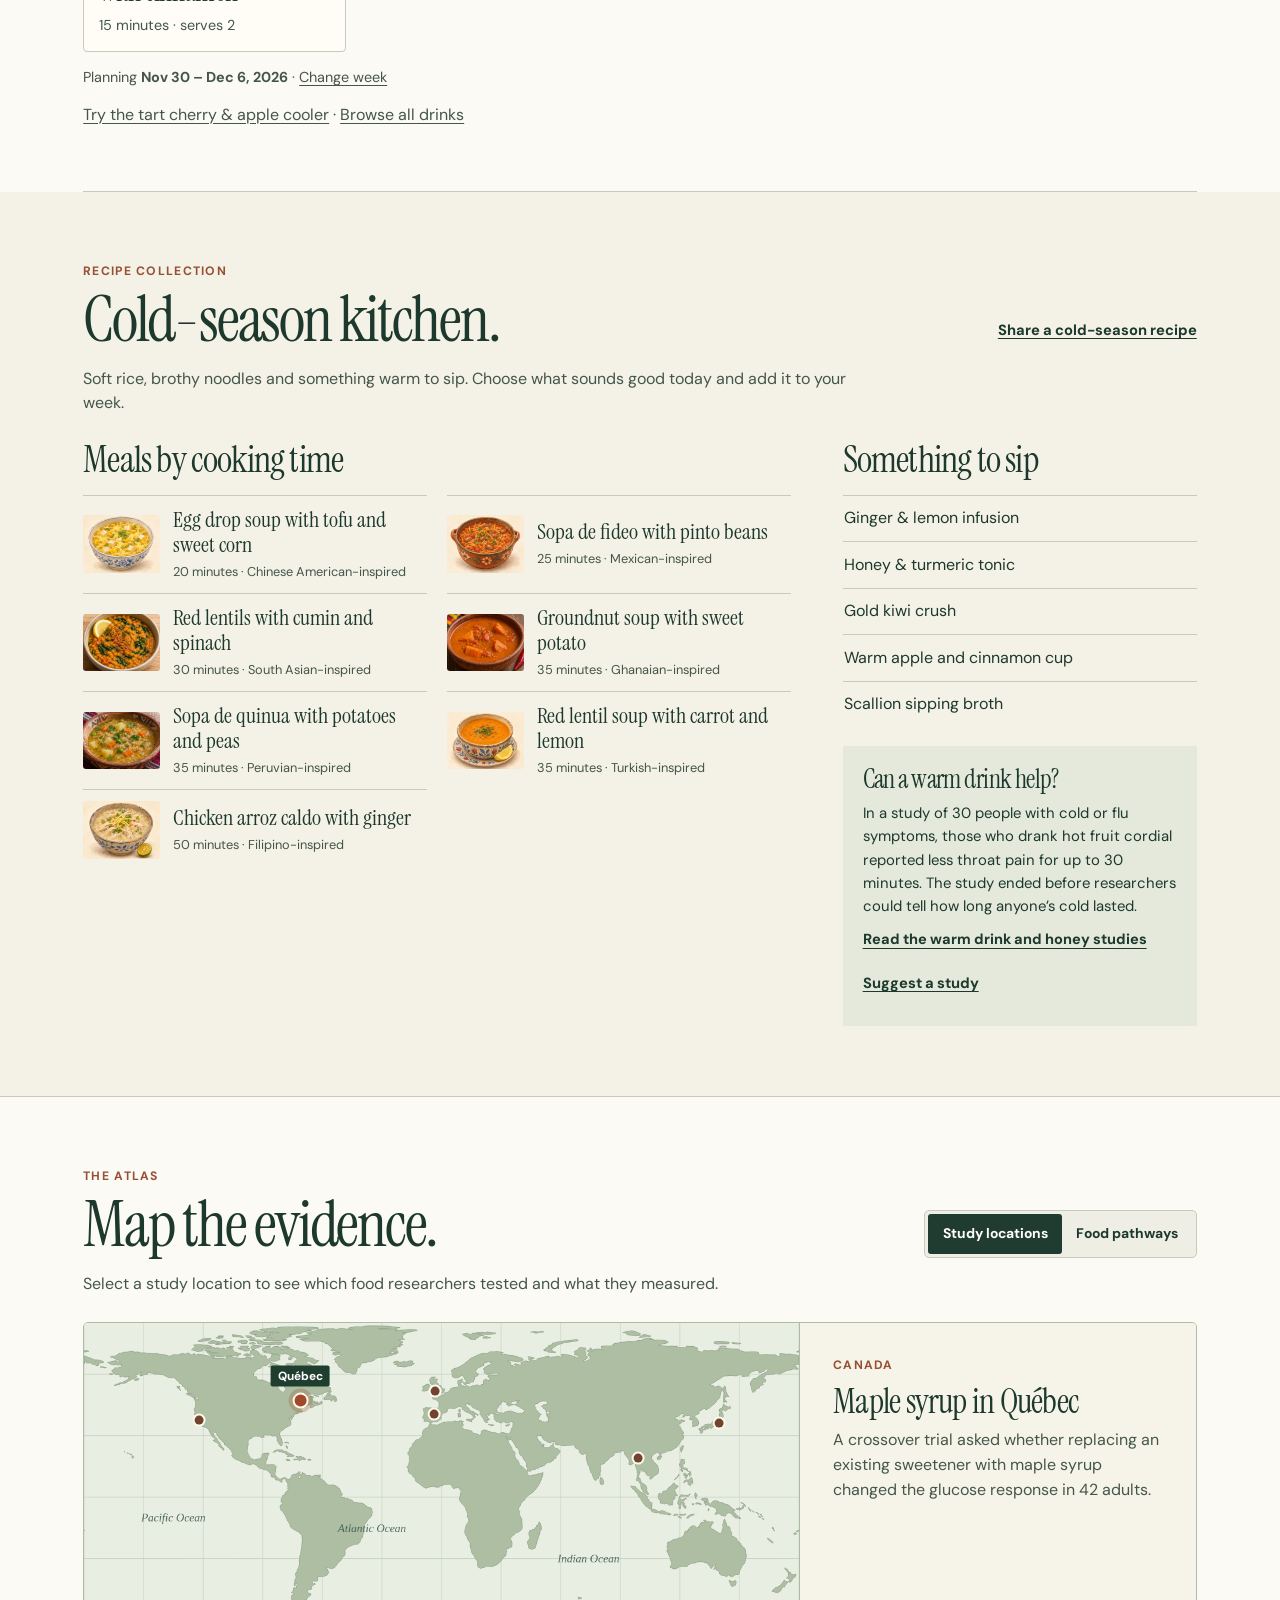
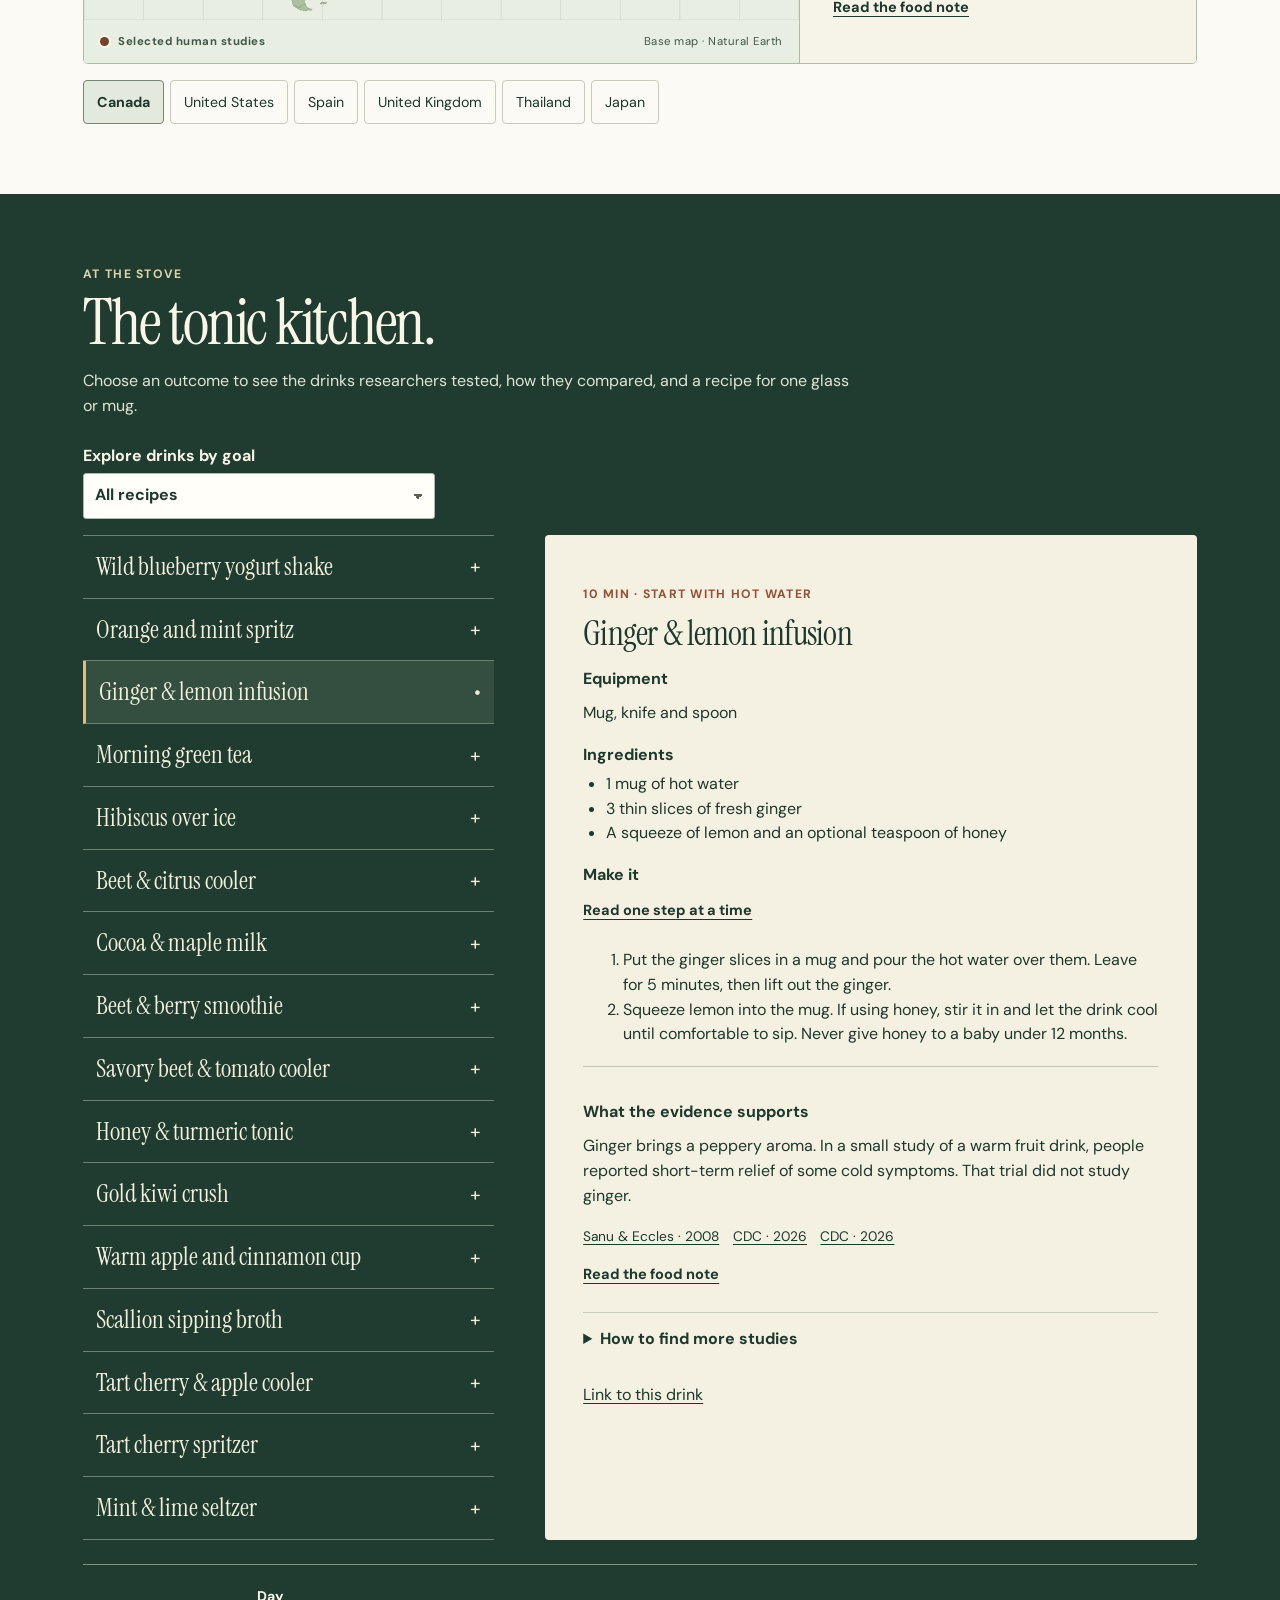
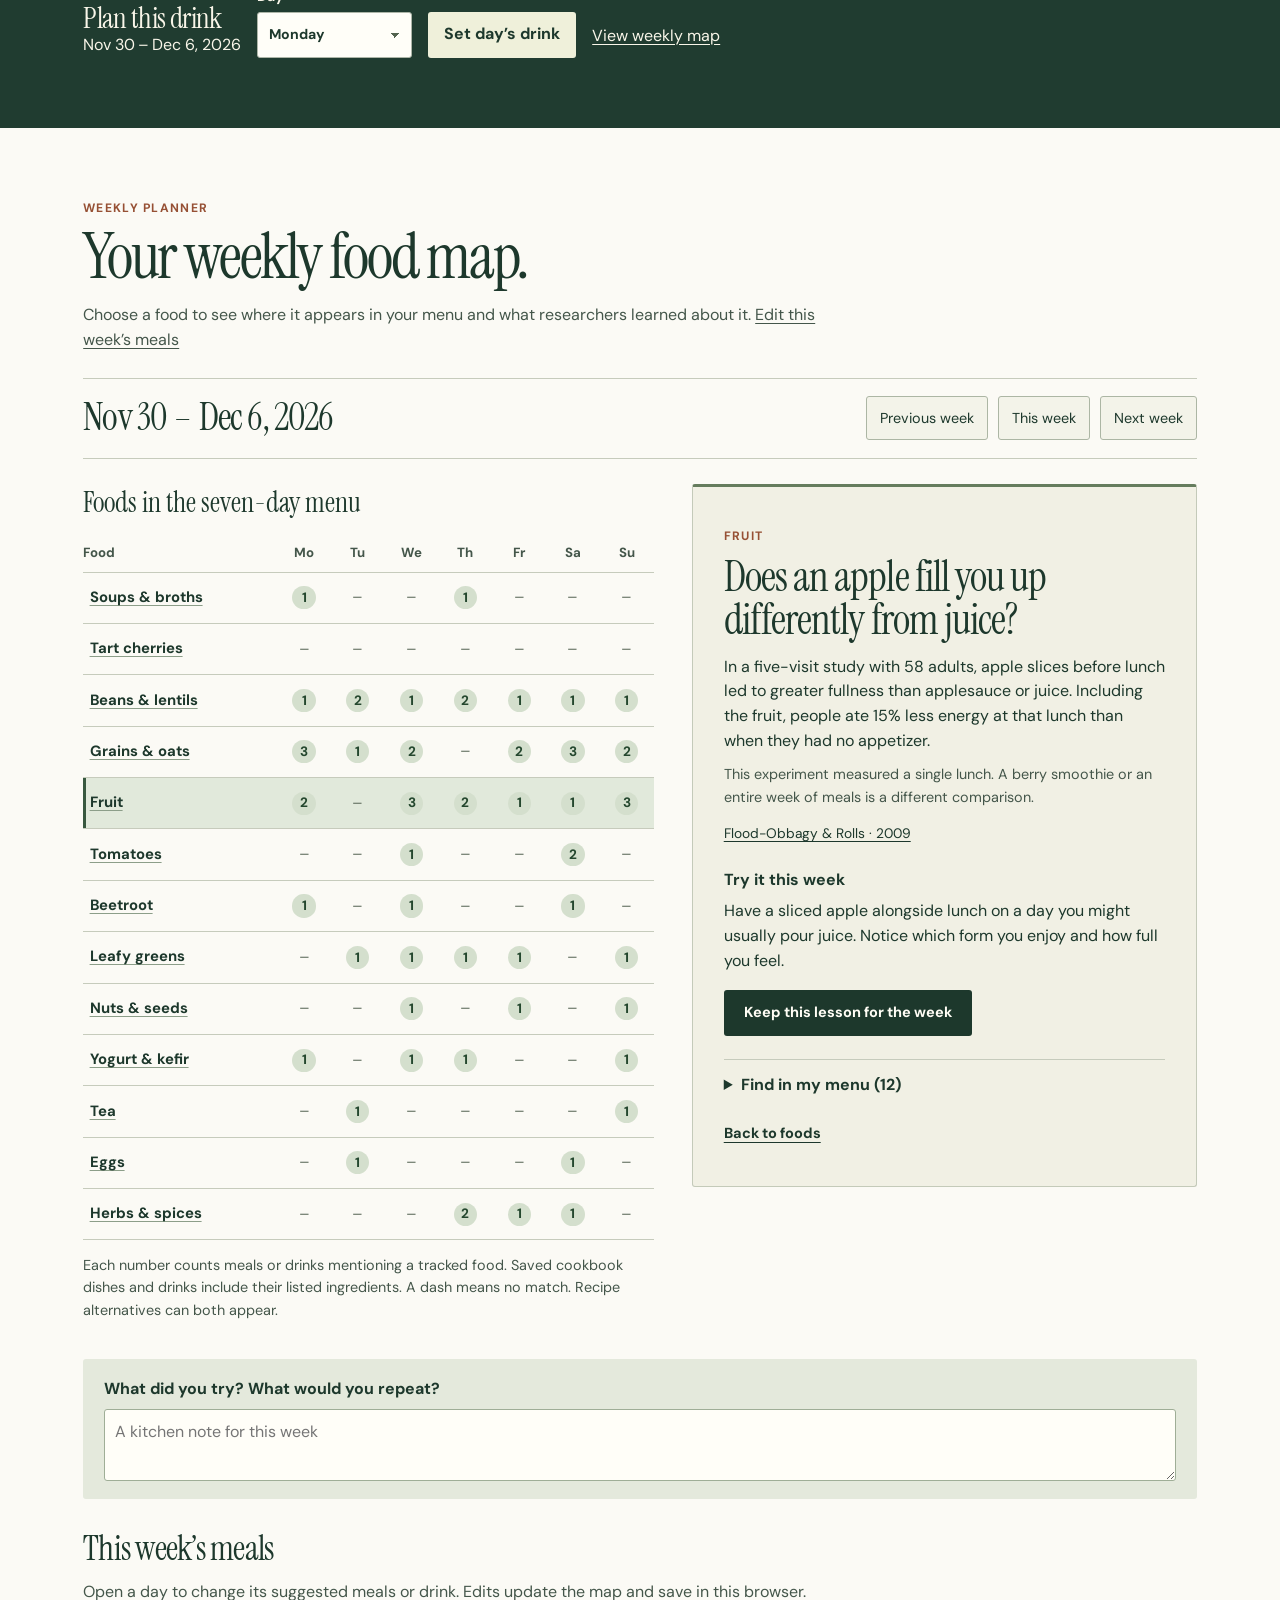
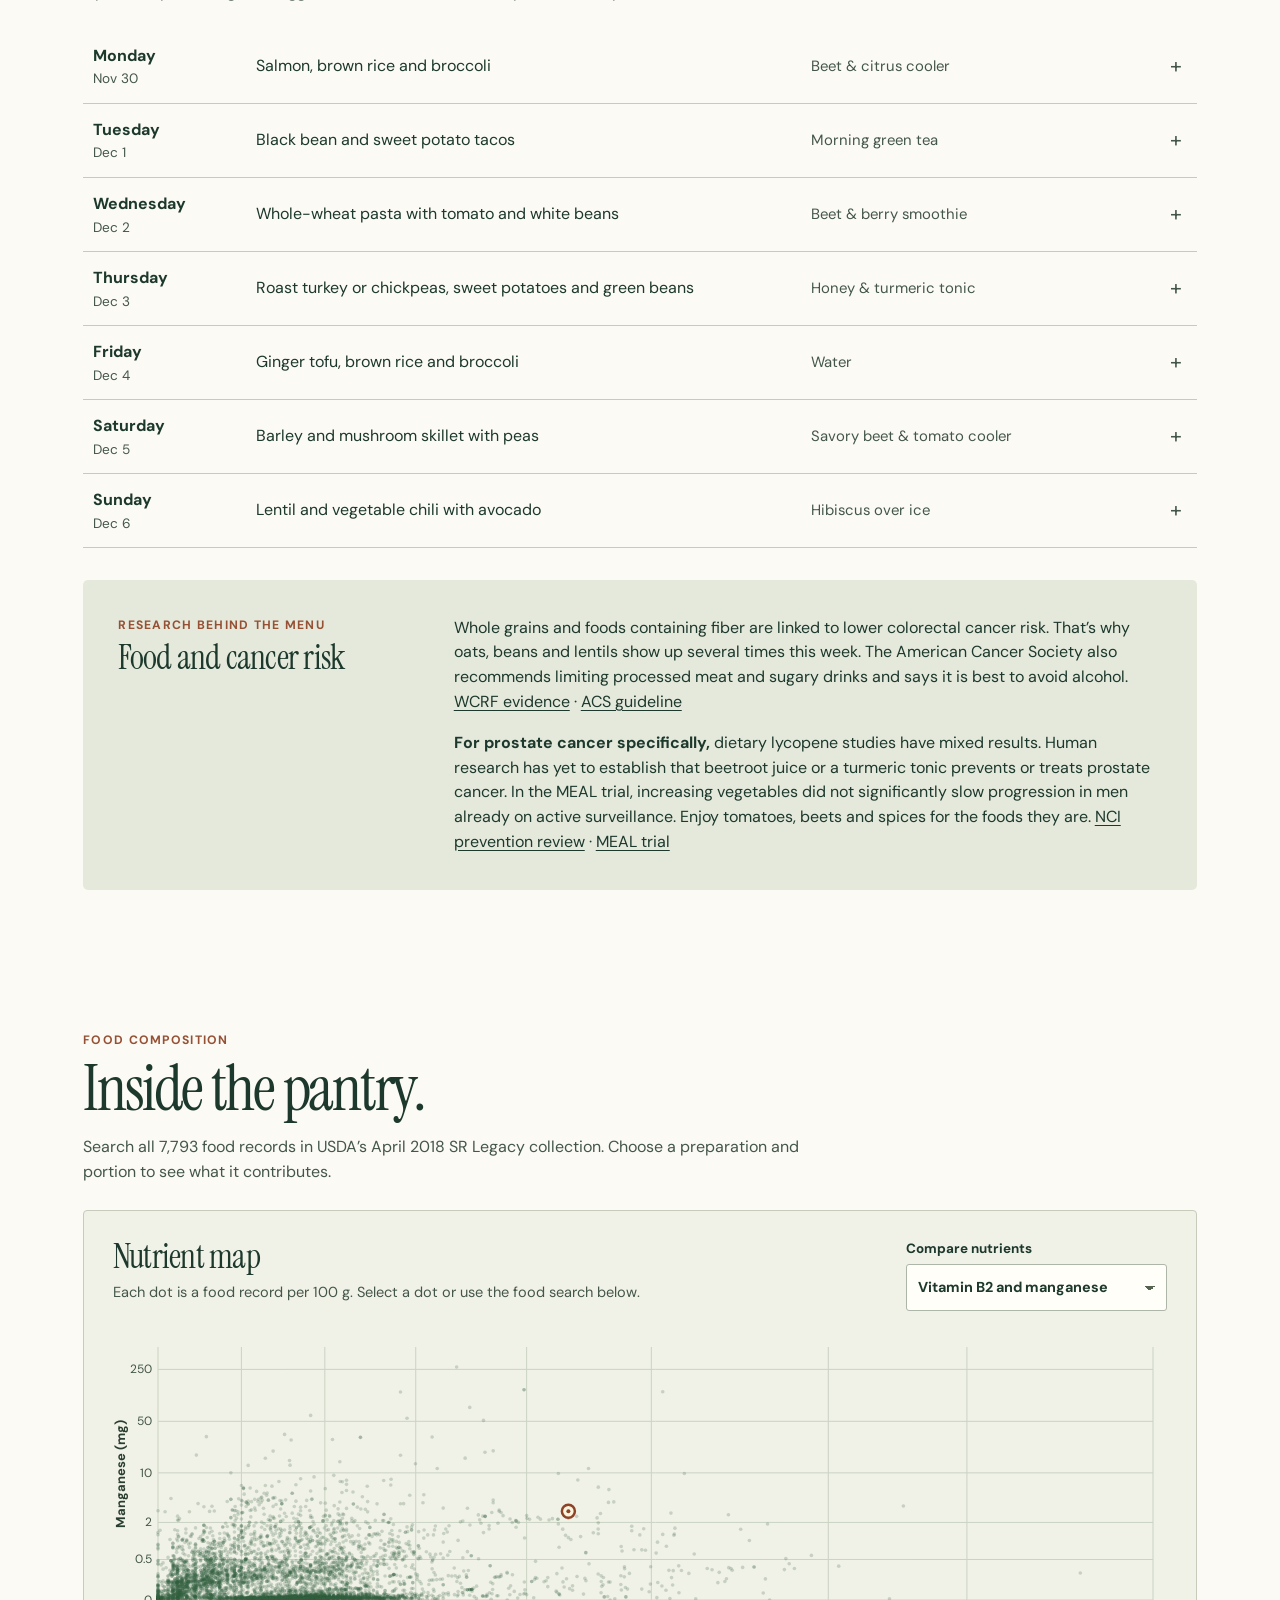
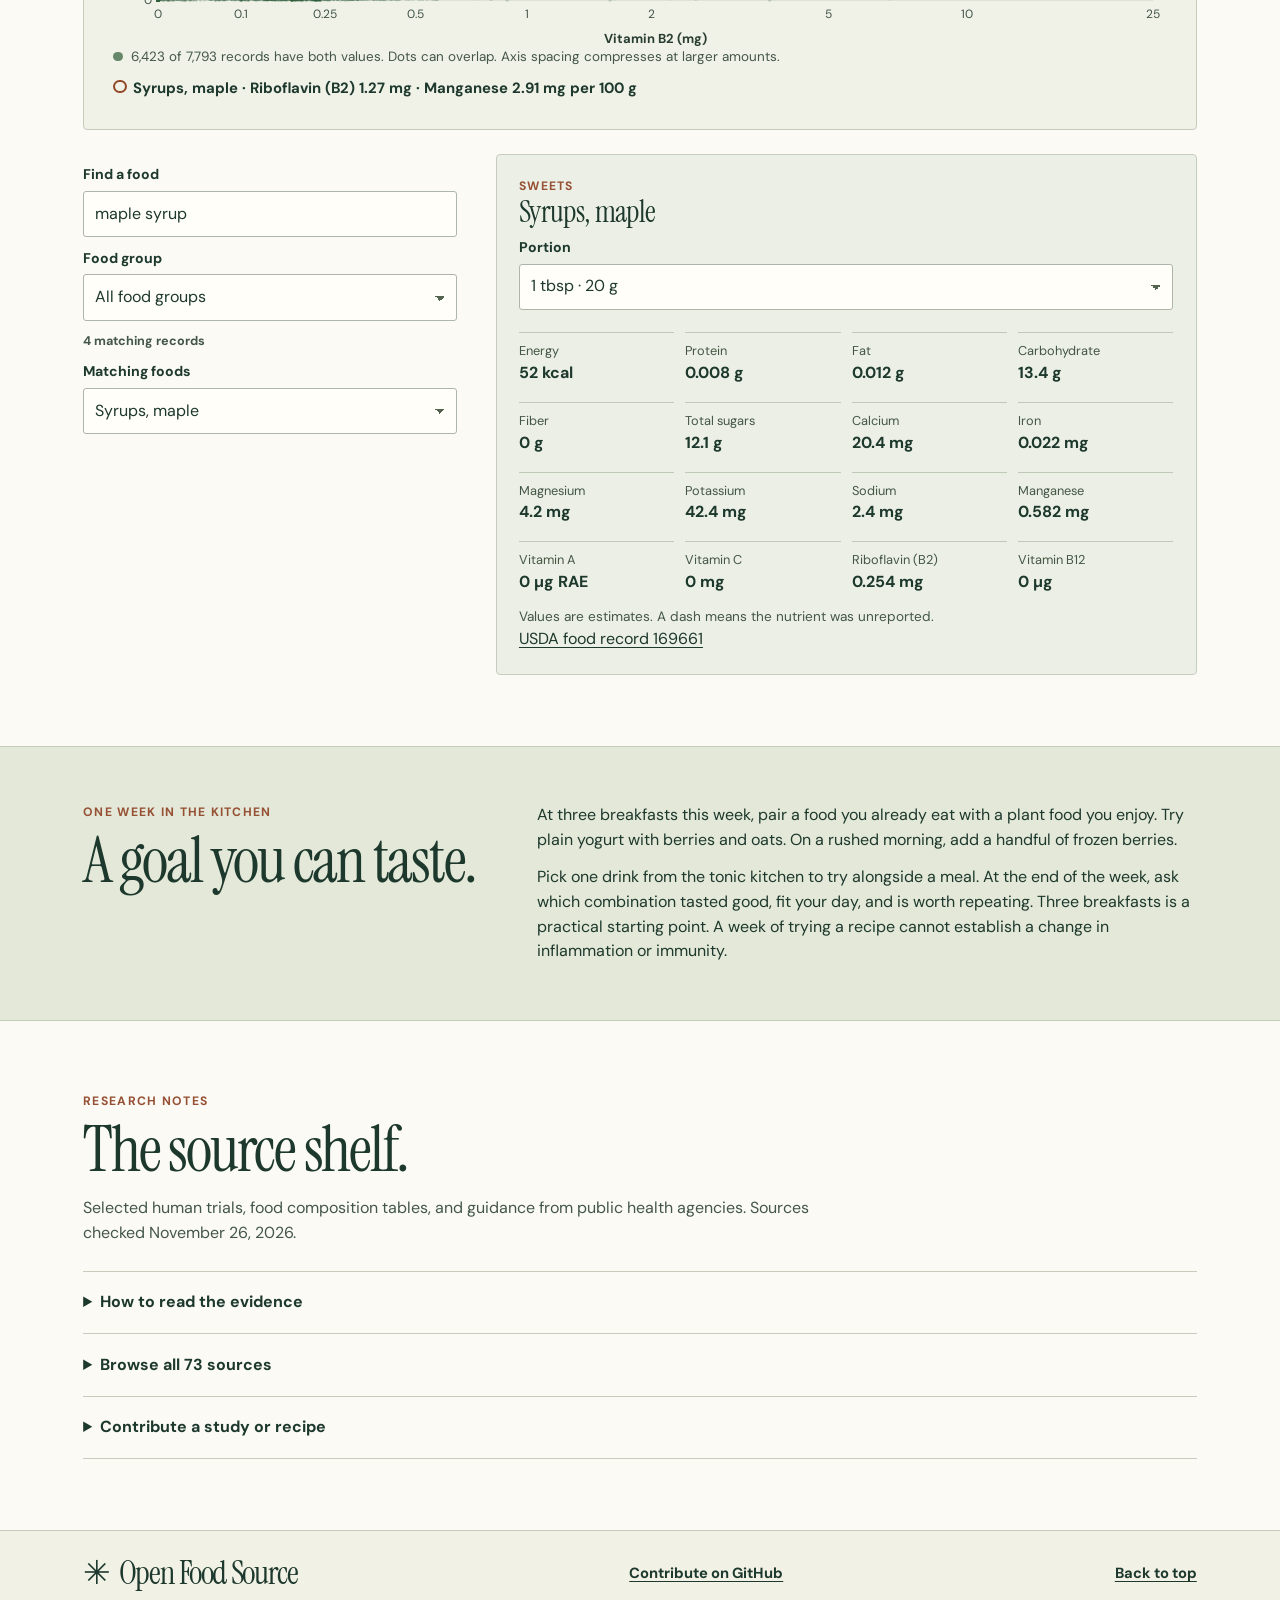
==== commit fa69ba89: "feat(kitchen): add a mobile recipe finder and state food guide" ====
--- a/index.html
+++ b/index.html
@@ -6,24 +6,34 @@
 <meta name="description" content="Explore everyday foods and tonics through human research, real portions and practical recipes.">
 <title>Open Food Source — Food, drink &amp; human research</title>
 <link rel="stylesheet" href="style.css">
+<link rel="stylesheet" href="kitchen.css">
 <link rel="icon" type="image/webp" href="assets/maple-leaf.webp">
 <script defer src="research.js"></script><script defer src="assets/land.js"></script><script defer src="assets/composition.js"></script><script defer src="plot.js"></script><script defer src="recipes.js"></script><script defer src="atlas.js"></script>
 <script defer src="dishes.js"></script><script defer src="weekly-map.js"></script><script defer src="planner.js"></script><script defer src="cookbook.js"></script><script defer src="pantry-picker.js"></script>
+<script defer src="regional-data.js"></script><script defer src="quick-kitchen.js"></script><script defer src="regions.js"></script>
 </head>
 <body>
 <a href="#main" class="skip">Skip to content</a>
-<header class="mast"><div class="wrap mast-inner">
+<header class="mast kitchen-mast"><div class="wrap mast-inner">
 <a class="wordmark" href="#main" aria-label="Open Food Source home"><span class="compass" aria-hidden="true">✳</span>Open Food Source</a>
-<nav aria-label="Main navigation"><a href="#atlas">Atlas</a><a href="#cookbook">Cookbook</a><a href="#kitchen">Drinks</a><a href="#planner">Weekly planner</a><a href="#pantry">Food index</a><a href="#sources">Sources</a></nav>
+<nav aria-label="Main navigation"><a href="#quick-kitchen">Quick kitchen</a><a href="#regions">By state</a><a href="#weekly-map">My week</a><details id="kitchen-menu"><summary>More</summary><div><a href="#pantry-picker">Pantry picker</a><a href="#cookbook">Full cookbook</a><a href="#kitchen">Drink kitchen</a><a href="#cold-season">Cold-season kitchen</a><a href="#atlas">Research atlas</a><a href="#pantry">USDA food index</a><a href="#sources">Sources &amp; contributions</a></div></details></nav>
 </div></header>
 <main id="main">
-<section class="hero"><div class="wrap hero-grid"><div class="hero-copy">
-<h1>Open Food<br><em>Source.</em></h1>
-<p class="lede">Find recipes by ingredient, explore what human studies found, and plan the meals you want to repeat.</p>
-<div class="hero-actions"><a class="primary" href="#pantry-picker">Open pantry picker</a><a class="inline" href="#cookbook">Browse recipes</a><a class="inline" href="#cold-season">Cold-season kitchen</a><a class="inline" href="#weekly-map">Weekly map</a></div></div>
-<figure class="hero-art"><img alt="Botanical watercolor of a sugar maple leaf, sliced ginger, an olive branch and blueberries" src="assets/botanical-plate.webp" width="1200" height="800">
-<figcaption>Sugar maple · Ginger · Olive · Blueberry</figcaption></figure>
-</div></section>
+<section class="daily" id="quick-kitchen" aria-labelledby="daily-title"><div class="wrap daily-inner">
+<div class="daily-heading"><div><p class="eyebrow">Quick kitchen</p><h1 id="daily-title">What can I make now?</h1></div><a class="inline" href="#pantry-picker">Cook from my pantry</a></div>
+<div class="daily-controls"><label for="daily-query">Recipe or ingredient<input type="search" id="daily-query" placeholder="Try oats, ginger or apple" autocomplete="off"></label>
+<label for="daily-time">Time available<select id="daily-time"><option value="5">5 minutes</option><option value="10">10 minutes</option><option value="15" selected>15 minutes</option><option value="30">30 minutes</option><option value="">Any time</option></select></label></div>
+<div class="daily-toolbar"><div class="k-tabs" role="group" aria-label="Recipe type"><button type="button" data-kind="all" aria-pressed="true">All</button><button type="button" data-kind="dish" aria-pressed="false">Foods</button><button type="button" data-kind="drink" aria-pressed="false">Drinks</button></div>
+<button id="daily-saved" type="button" class="k-outline" aria-pressed="false">My saved recipes</button></div>
+<p id="daily-count" role="status" class="daily-count"></p><div id="daily-results" class="daily-results"></div>
+<div class="daily-foot"><button type="button" id="daily-more" class="k-outline" hidden>Show more recipes</button><button type="button" id="daily-clear" class="text-button" hidden>Reset filters</button></div>
+<p id="daily-status" role="status" class="quiet"></p></div></section>
+<section id="regions" class="region-section" aria-labelledby="regions-title"><div class="section wrap">
+<div class="section-head"><div><p class="eyebrow">Regional food guide</p><h2 id="regions-title">Explore by state.</h2></div></div>
+<p class="intro">Browse all 50 states. See what residents chose in a survey, what stands out in grocery orders, and what you can cook at home.</p>
+<div class="region-filters"><label for="region-area">U.S. region<select id="region-area"><option value="">All regions</option></select></label>
+<label for="region-state">State<select id="region-state"></select></label></div><p id="region-count" class="quiet" role="status"></p>
+<article id="region-card" aria-label="State food data"></article><div id="region-recipes"></div></div></section>
 <section class="section wrap picker" id="pantry-picker" aria-labelledby="picker-title">
 <div class="section-head"><div><p class="eyebrow">Pantry picker</p><h2 id="picker-title">Cook from your shelves.</h2></div><a class="inline" href="#picker-shopping">My shopping list</a></div>
 <p class="intro">Check the staples you have, then open a recipe to choose your version. Add what’s missing to your shopping list or put the meal straight into your week.</p>
@@ -126,5 +136,8 @@
 </section>
 </main><footer><div class="wrap"><a href="#main" class="wordmark"><span aria-hidden="true">✳</span> Open Food Source</a><a href="https://github.com/bennewell35/open-food-source" class="inline">Contribute on GitHub</a><a href="#main" class="inline">Back to top</a></div></footer>
 <dialog id="note-dialog" aria-labelledby="note-title"><div class="dialog-tools"><span class="eyebrow">Food field note</span><button id="close-note" aria-label="Close food field note" autofocus>Close</button></div><div id="note-body"></div></dialog>
+<dialog id="daily-reader" aria-label="Recipe directions"><div class="reader-toolbar">
+<button type="button" class="k-outline" id="reader-close">Back to results</button><button type="button" class="k-outline" id="reader-save" aria-pressed="false">Save recipe</button></div>
+<p id="reader-status" role="status" class="quiet"></p><div id="reader-content"></div></dialog>
 <noscript><p>Enable JavaScript to explore the maps and food index. Primary references include <a href="https://pmc.ncbi.nlm.nih.gov/articles/PMC11522891/">the maple trial</a> and <a href="https://fdc.nal.usda.gov/download-datasets/">USDA food data</a>.</p></noscript>
 </body></html>
--- a/kitchen.css
+++ b/kitchen.css
@@ -0,0 +1,203 @@
+:root {
+  --kitchen-target: max(48px, 3rem);
+  --kitchen-radius: 4px;
+}
+.kitchen-mast {
+  position: relative;
+  z-index: 2;
+}
+.kitchen-mast .mast-inner { padding-block: .3rem; }
+.kitchen-mast nav { gap: clamp(.5rem, 2vw, 1.55rem); }
+.kitchen-mast :is(.wordmark, nav a, summary),
+.daily :is(button, input, select, .inline),
+.region-section :is(button, select, summary),
+#daily-reader :is(button, select, summary) { min-height: var(--kitchen-target); }
+.kitchen-mast nav a, #kitchen-menu summary {
+  padding-inline: .3rem;
+  font: 600 .92rem/1.25 var(--sans);
+}
+#kitchen-menu { position: relative; }
+#kitchen-menu summary { display: flex; align-items: center; gap: .55rem; list-style: none; }
+#kitchen-menu summary::-webkit-details-marker { display: none; }
+#kitchen-menu summary::after {
+  content: ""; width: .47rem; height: .47rem; border: solid currentColor;
+  border-width: 0 1.5px 1.5px 0; transform: translateY(-.12rem) rotate(45deg);
+}
+#kitchen-menu[open] summary::after { transform: translateY(.12rem) rotate(225deg); }
+#kitchen-menu > div {
+  position: absolute; top: 100%; right: 0; z-index: 4; width: max-content;
+  max-width: min(20rem, 88vw); padding: .35rem .65rem; border: 1px solid var(--line);
+  border-radius: var(--kitchen-radius); background: var(--paper); box-shadow: 0 8px 20px #1d382c1c;
+}
+#kitchen-menu > div a + a { border-top: 1px solid var(--line); }
+
+.daily { background: #f6f4e9; border-bottom: 1px solid var(--line); }
+.daily-inner { padding-block: clamp(1.65rem, 4.5vw, 4.25rem) clamp(2rem, 4vw, 3.75rem); }
+.daily-heading, .daily-toolbar, .daily-foot, .region-title, .reader-toolbar {
+  display: flex; flex-wrap: wrap; align-items: center; justify-content: space-between;
+  gap: .5rem 1rem;
+}
+.daily-heading { align-items: end; }
+.daily-heading h1 {
+  margin: .35rem 0 0; font-size: clamp(3.4rem, 6.2vw, 6.1rem);
+  line-height: 1; letter-spacing: -.043em; text-wrap: balance;
+}
+.daily-heading .inline { flex-shrink: 0; }
+.daily-controls, .region-filters { display: grid; grid-template-columns: minmax(0, 2fr) minmax(11rem, .85fr); gap: 1rem; }
+.daily-controls { margin-top: clamp(1.25rem, 2.6vw, 2.15rem); }
+.daily-controls label, .region-filters label {
+  min-width: 0; display: grid; align-content: start; gap: .35rem; font-size: .9rem; font-weight: 700;
+}
+.daily-controls :is(input, select), .region-filters select {
+  width: 100%; min-width: 0; margin: 0; border: 1px solid #899789; background-color: #fffef8;
+  padding: .65rem .85rem; font-size: 1rem; font-weight: 400;
+}
+.daily-controls select, .region-filters select { padding-inline-end: 2.25rem; }
+.daily-toolbar { margin-top: .85rem; gap: .5rem; }
+.k-tabs { display: inline-flex; max-width: 100%; flex-wrap: wrap; align-items: stretch; }
+.k-tabs button, .k-outline {
+  border: 1px solid #879781; padding: .55rem .9rem; font-weight: 600; font-size: .9rem;
+  line-height: 1.3; background: var(--paper); color: var(--ink);
+}
+.k-tabs button { min-width: var(--kitchen-target); }
+.k-tabs button + button { margin-inline-start: -1px; }
+.k-tabs button:first-child { border-radius: 4px 0 0 4px; }
+.k-tabs button:last-child { border-radius: 0 4px 4px 0; }
+.k-tabs button:focus-visible { position: relative; z-index: 1; }
+.k-outline { border-radius: var(--kitchen-radius); }
+.k-tabs [aria-pressed="true"], .k-outline[aria-pressed="true"] { color: #fffdf5; background: var(--dark); border-color: var(--dark); }
+.daily-count { margin: 1.25rem 0 .55rem; font-size: .92rem; font-weight: 600; color: var(--soft); }
+.daily-results { display: grid; grid-template-columns: repeat(4, minmax(0, 1fr)); gap: clamp(.65rem, 1.6vw, 1.4rem); }
+.daily-tile {
+  display: flex; flex-direction: column; align-items: stretch; min-width: 0; padding: 0;
+  border: 1px solid var(--line); border-radius: var(--kitchen-radius); overflow: hidden; background: #fffdf6; text-align: left;
+}
+.daily-tile img { display: block; width: 100%; height: auto; aspect-ratio: 1.9; object-fit: cover; }
+.daily-caption {
+  display: flex; flex-direction: column; align-items: start; justify-content: center;
+  min-width: 0; gap: .3rem; padding: clamp(.75rem, 1.45vw, 1.2rem);
+}
+.daily-meta { color: var(--copper); font: 700 .8rem/1.4 var(--sans); }
+.daily-caption strong { font: 400 clamp(1.55rem, 2.35vw, 2.2rem)/1.08 var(--serif); letter-spacing: -.018em; overflow-wrap: anywhere; }
+.daily-origin { color: var(--soft); font-size: .85rem; line-height: 1.35; }
+.daily-tile:not(:has(img)) { justify-content: center; background: #eaf0e4; border-top: 3px solid #7b8c70; }
+.daily-foot { justify-content: flex-start; gap: 1rem; margin-top: .85rem; }
+.daily-foot:not(:has(button:not([hidden]))), #daily-status:empty, #reader-status:empty { display: none; }
+#daily-status { margin-top: .8rem; }
+
+.region-section { border-bottom: 1px solid var(--line); }
+.region-filters { max-width: 40rem; grid-template-columns: repeat(2, minmax(0, 1fr)); }
+#region-count { margin: .45rem 0 1.15rem; color: var(--soft); font-size: .87rem; }
+#region-card { background: #f5f3e8; border: 1px solid var(--line); border-radius: var(--kitchen-radius); padding: clamp(1rem, 2.6vw, 2rem); }
+.region-title { align-items: baseline; }
+.region-title h3 { font-size: clamp(2.25rem, 4vw, 3.55rem); }
+.region-title a, .region-stat a { display: inline-flex; align-items: center; min-height: var(--kitchen-target); font-size: .88rem; font-weight: 600; }
+.region-stats, #region-recipes { display: grid; grid-template-columns: repeat(2, minmax(0, 1fr)); gap: clamp(.8rem, 2.5vw, 2.5rem); }
+.region-stats { margin-top: .7rem; }
+.region-stat { border-top: 1px solid #a9b5a5; padding-top: .8rem; }
+.region-stat h4 { font: 700 .85rem/1.4 var(--sans); color: var(--soft); }
+.region-stat strong { display: block; margin: .3rem 0; font: 400 clamp(1.65rem, 2.7vw, 2.45rem)/1.12 var(--serif); }
+.region-stat p, .region-reading p { max-width: 65ch; font-size: .95rem; color: var(--soft); }
+.region-summary { margin-top: .6rem; padding: .7rem .9rem; border-left: 3px solid #81936f; background: var(--sage); }
+.region-reading { margin-top: .3rem; }
+.region-reading summary { padding: .75rem 0; font-size: .92rem; font-weight: 600; }
+.region-reading p + p { margin-top: .55rem; }
+#region-recipes { margin-top: 1.55rem; }
+.region-picks, .region-pick { min-width: 0; }
+.region-picks h3 { font-size: clamp(1.7rem, 3vw, 2.4rem); margin-bottom: .65rem; }
+.region-pick { border-top: 1px solid var(--line); padding-block: .2rem .65rem; }
+.regional-recipe {
+  display: block; width: 100%; padding: .65rem 0 .12rem; color: var(--ink);
+  font: 600 1.04rem/1.35 var(--sans); text-align: left; text-decoration: underline; text-underline-offset: .21em;
+}
+.region-pick > span { display: block; color: var(--soft); font-size: .86rem; }
+
+#daily-reader {
+  background: var(--paper); width: min(56rem, calc(100% - 2rem)); max-width: 100%;
+  max-height: min(92vh, 62rem); max-height: min(92dvh, 62rem);
+  margin: auto; padding: 0; overscroll-behavior: contain; overflow-y: auto; overflow-wrap: anywhere;
+}
+.reader-toolbar {
+  position: sticky; top: 0; z-index: 1; justify-content: space-between; padding: .55rem clamp(.85rem, 2vw, 1.5rem);
+  background: var(--paper); border-bottom: 1px solid var(--line);
+}
+#reader-content { padding: clamp(.9rem, 2.4vw, 1.8rem); }
+#reader-status:not(:empty) { margin: .65rem 1rem 0; }
+#reader-content :is(#dish-detail, .recipe-card, .drink-planning) { margin-top: 0; padding: 0; border: 0; background: transparent; min-width: 0; }
+#reader-content .recipe-columns { grid-template-columns: minmax(0, .8fr) minmax(0, 1.35fr); }
+#reader-content :is(ul, ol) { padding-inline-start: 1.45rem; }
+#reader-content li + li { margin-top: .45rem; }
+#reader-content ol li::marker { color: var(--copper); font-weight: 700; }
+#reader-content .drink-planning { margin-top: 1rem; border-top: 1px solid var(--line); padding-top: 1rem; color: var(--ink); }
+#reader-content .drink-planning button { background: var(--dark); color: white; }
+#reader-content :is(.recipe-card, .dish-credit, .study-note, .drink-planning) a { overflow-wrap: anywhere; }
+#reader-content select { max-width: 100%; }
+
+@media (hover: hover) {
+  .daily-tile:hover { border-color: #566d51; }
+  .daily-tile:hover strong, .regional-recipe:hover, #kitchen-menu summary:hover { color: var(--copper); text-decoration: underline; }
+  .k-tabs button:not([aria-pressed="true"]):hover, .k-outline:not([aria-pressed="true"]):hover { background: var(--sage); }
+}
+@media (max-width: 60rem) {
+  .daily-results { grid-template-columns: repeat(3, minmax(0, 1fr)); }
+}
+@media (max-width: 47rem) {
+  .daily-results { grid-template-columns: repeat(2, minmax(0, 1fr)); }
+  .kitchen-mast .mast-inner { gap: .15rem .8rem; }
+  .kitchen-mast nav { gap: .15rem .6rem; }
+  .region-stats, #region-recipes, #reader-content .recipe-columns { grid-template-columns: minmax(0, 1fr); }
+  .region-stats { gap: .3rem; }
+}
+@media (max-width: 36rem) {
+  .kitchen-mast .mast-inner { display: block; padding-block: .15rem; }
+  .kitchen-mast .wordmark { font-size: 1.8rem; }
+  .kitchen-mast nav { position: relative; justify-content: space-between; width: 100%; flex-wrap: wrap; gap: 0 .25rem; }
+  #kitchen-menu { position: static; }
+  #kitchen-menu > div { inset-inline: 0; width: auto; max-width: none; }
+  .kitchen-mast nav a, #kitchen-menu summary { padding-inline: .1rem; font-size: .87rem; }
+  .daily-heading { gap: .25rem; }
+  .daily-heading h1 { font-size: clamp(2.9rem, 10vw, 3.4rem); }
+  .daily-heading .inline { padding: 0; }
+  .daily-controls { grid-template-columns: minmax(0, 1fr); gap: .6rem; margin-top: .65rem; }
+  .k-tabs button, .k-outline { padding-inline: .7rem; }
+  .daily-toolbar { align-items: stretch; }
+  .daily-caption { padding: .7rem; }
+  .daily-caption strong { font-size: 1.5rem; }
+  .daily-meta, .daily-origin { font-size: .78rem; }
+  #daily-reader {
+    width: 100%; height: 100%; max-height: 100vh; max-height: 100dvh; border: none; border-radius: 0;
+    padding: env(safe-area-inset-top) env(safe-area-inset-right) env(safe-area-inset-bottom) env(safe-area-inset-left);
+  }
+  #reader-content :is(.dish-picker, .drink-planning) { align-items: stretch; }
+  #reader-content .dish-picker label { flex: 1 1 6rem; min-width: 0; }
+  #reader-content .dish-picker button { flex-basis: 100%; }
+}
+@media (max-width: 22rem) {
+  .daily-results, .region-filters { grid-template-columns: minmax(0, 1fr); }
+}
+@media (prefers-reduced-motion: reduce) {
+  :is(.daily, .region-section, #daily-reader, .kitchen-mast) * { scroll-behavior: auto; animation: none; transition: none; }
+}
+
+@media (max-height: 30rem) {
+  .reader-toolbar { position: static; }
+}
+#daily-reader { scroll-padding-top: 5.5rem; }
+
+@media (max-width: 42rem) {
+  footer > .wrap { flex-wrap: wrap; justify-content: flex-start; }
+  footer .wordmark, .kitchen-mast .wordmark { max-width: 100%; white-space: normal; overflow-wrap: anywhere; }
+  #pantry .plot-head label, #pantry .plot-head select { min-width: 0; width: 100%; }
+  #pantry .nutri-grid {
+    grid-template-columns: repeat(auto-fit, minmax(min(100%, 6.5rem), 1fr));
+  }
+  #pantry .nutrients, #pantry .nutri-item, .region-title h3 { min-width: 0; overflow-wrap: anywhere; }
+  #cookbook .dish-list {
+    grid-template-columns: repeat(auto-fit, minmax(min(100%, 8.5rem), 1fr));
+  }
+  #cookbook .dish-caption { min-width: 0; overflow-wrap: anywhere; }
+  #atlas .switch { max-width: 100%; flex-wrap: wrap; }
+  #atlas .switch button { flex: 1 1 6.5rem; }
+  #planner #food-matrix { position: relative; max-width: 100%; overflow-x: auto; }
+  #planner .food-matrix-table { min-width: 17rem; }
+}
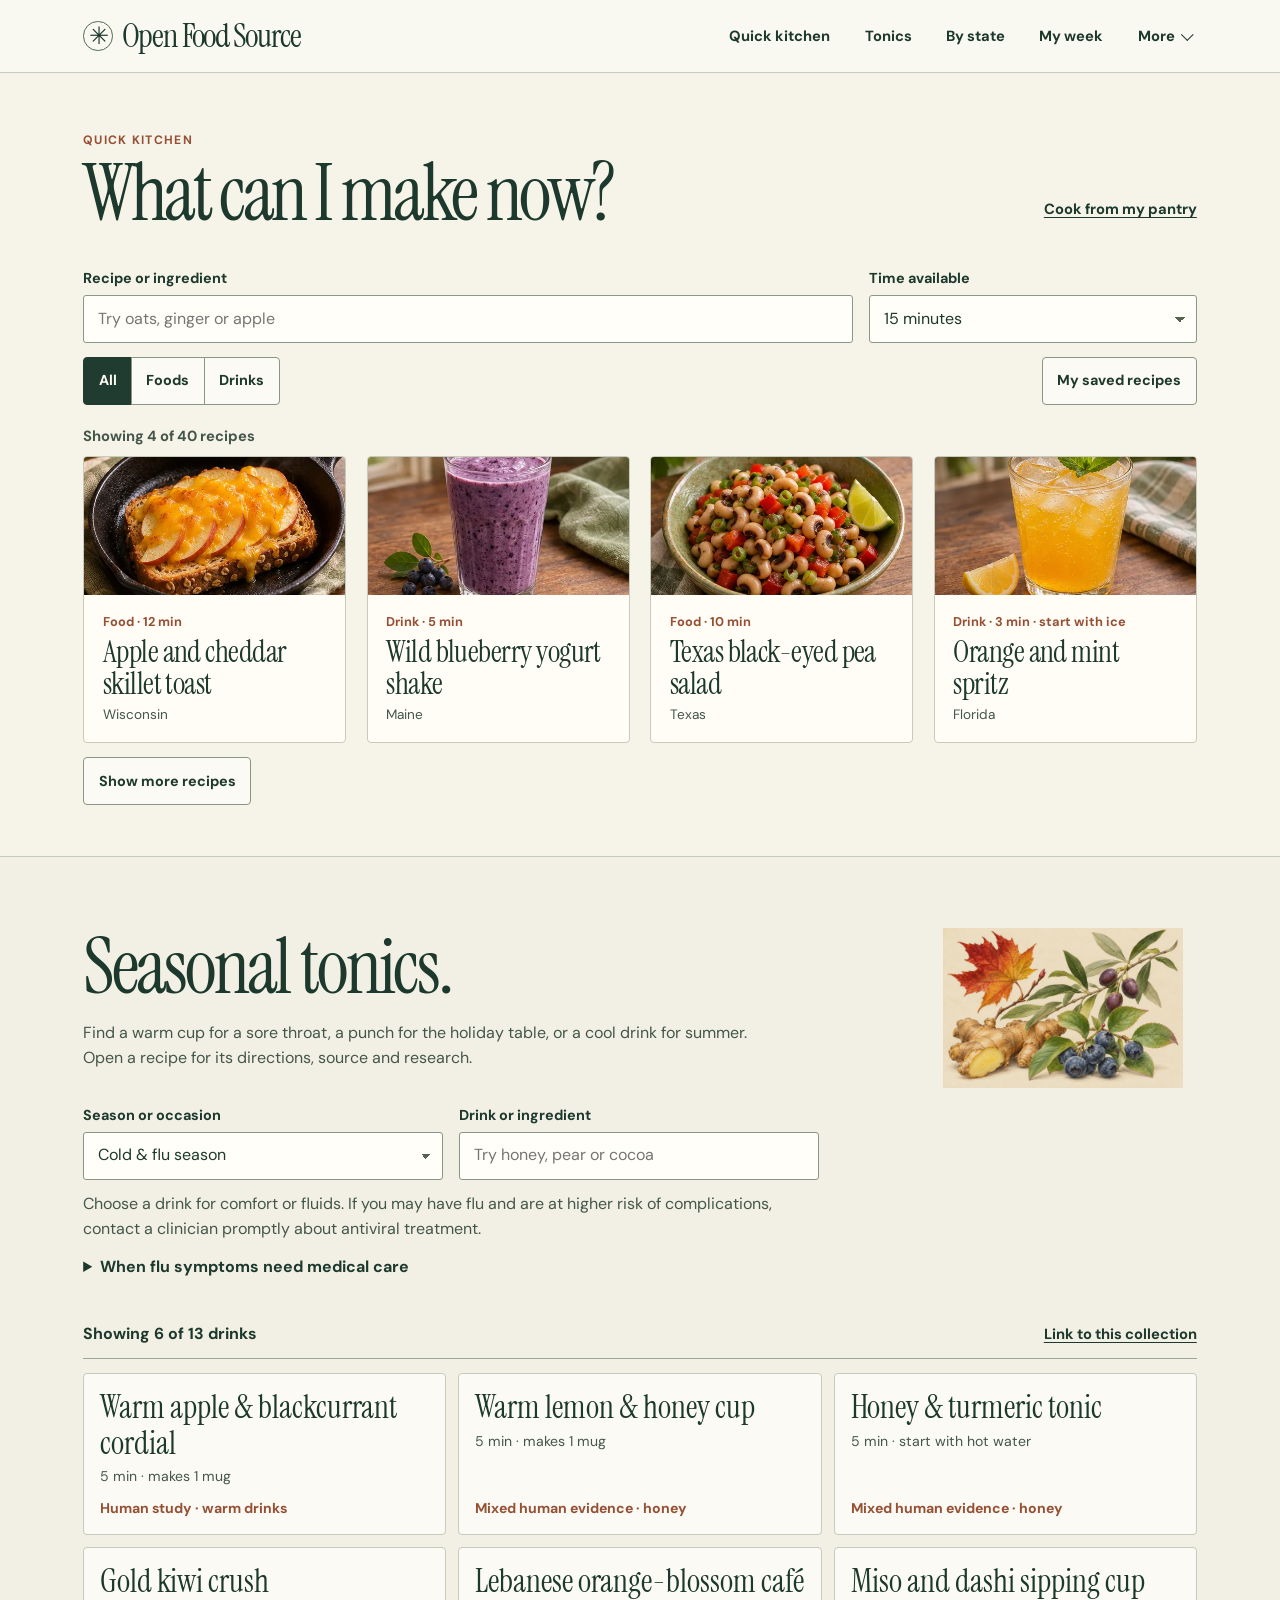
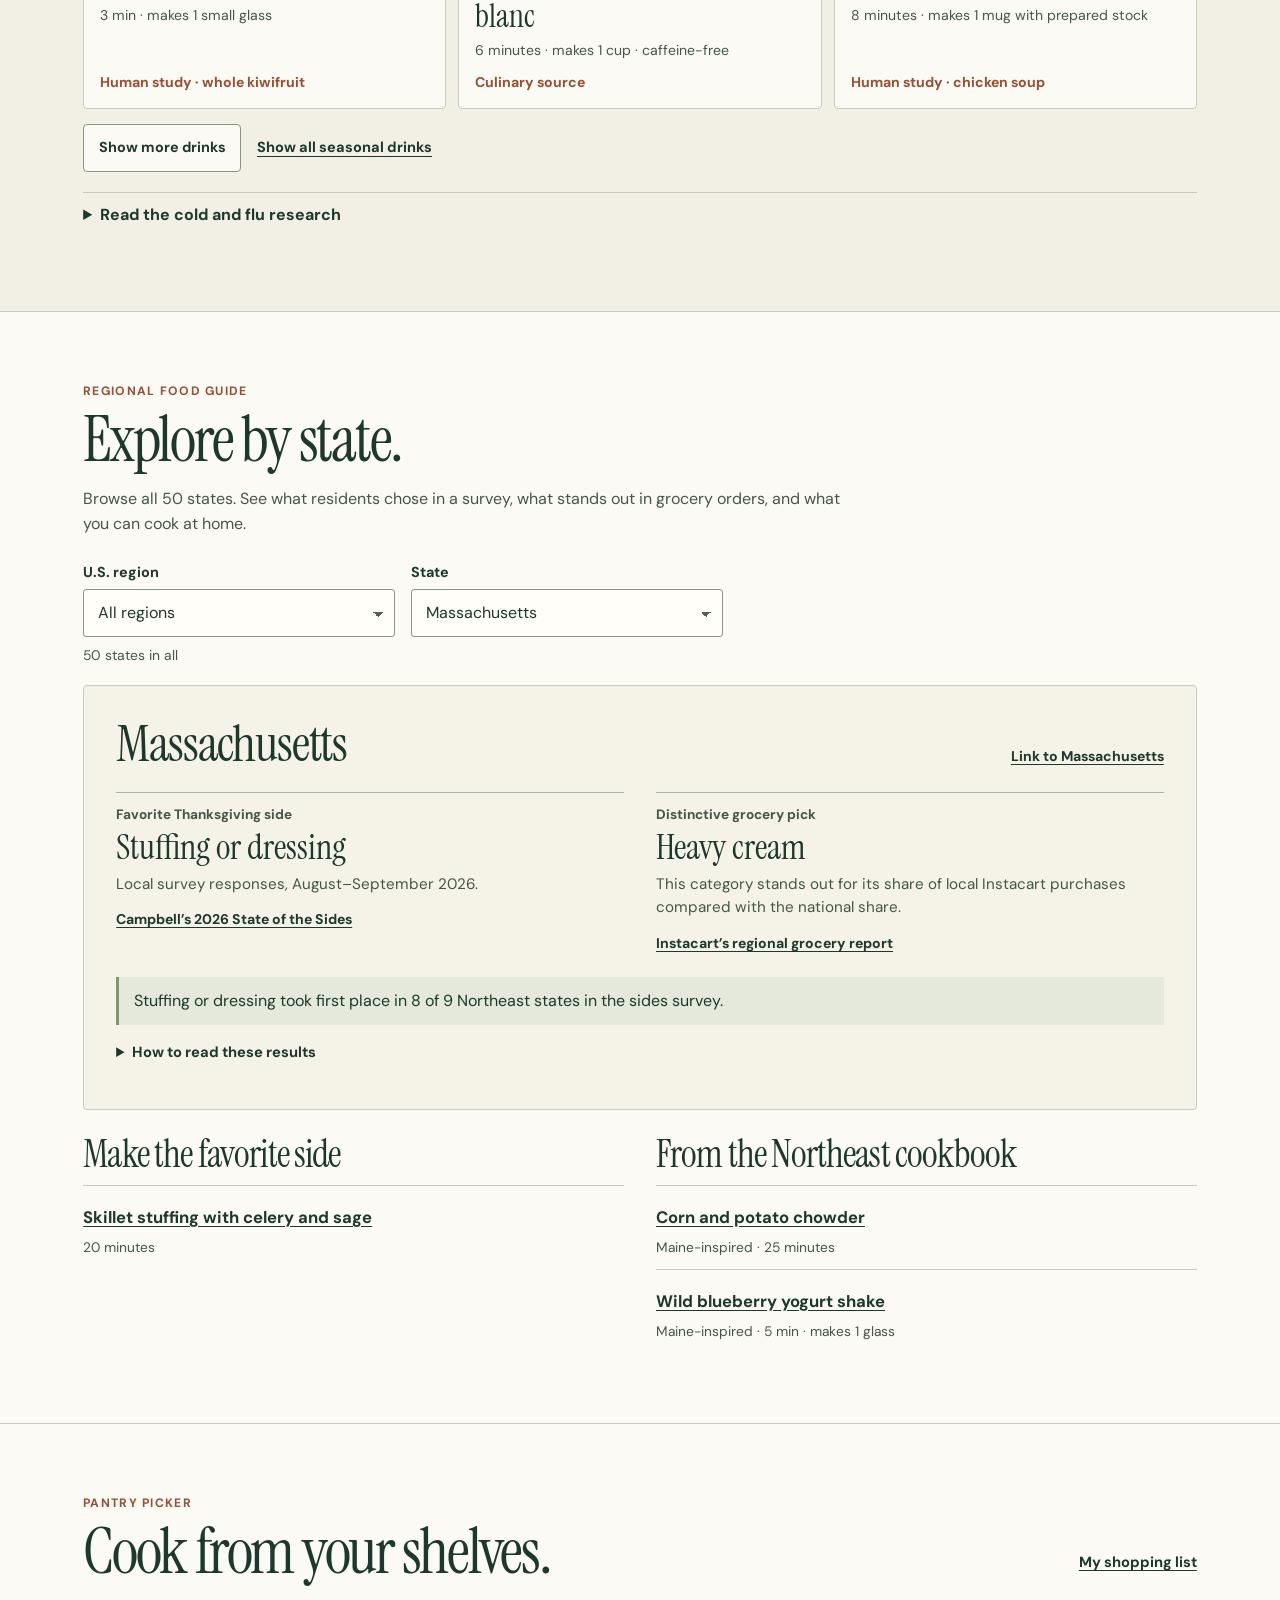
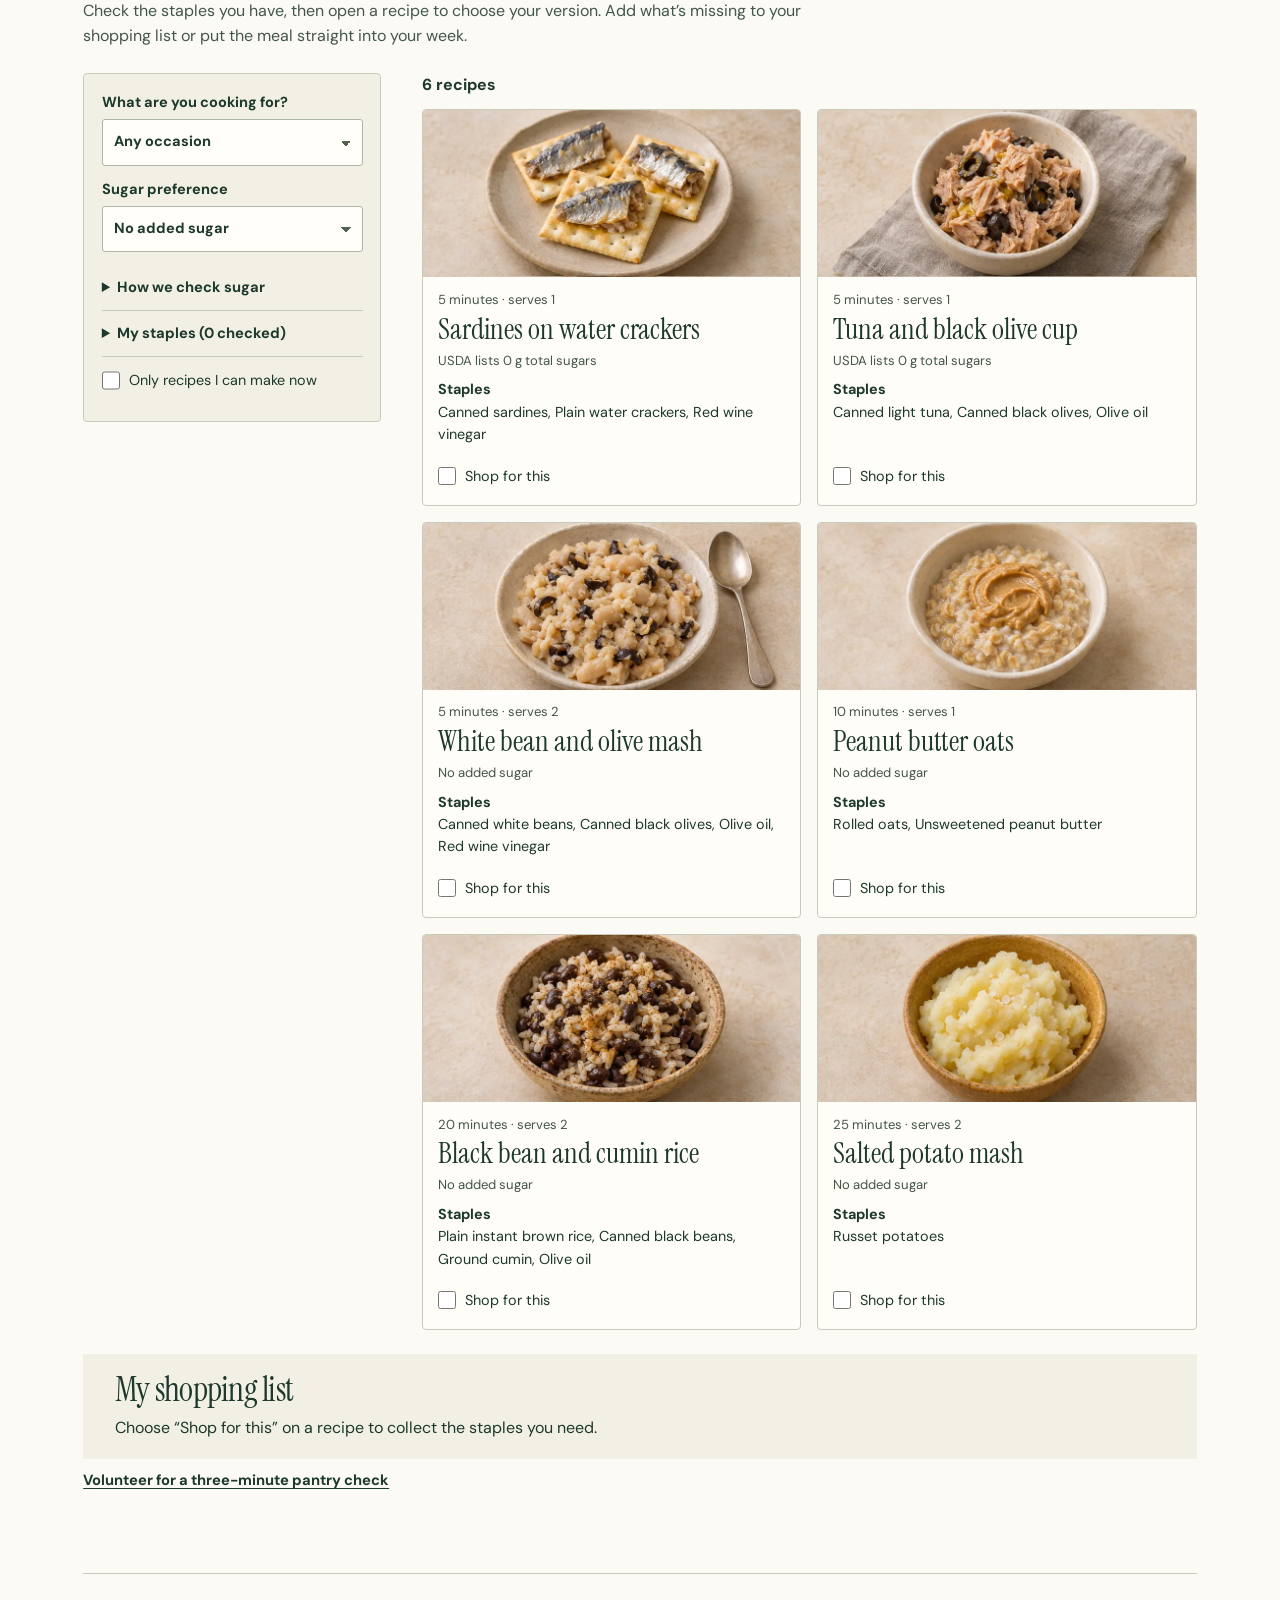
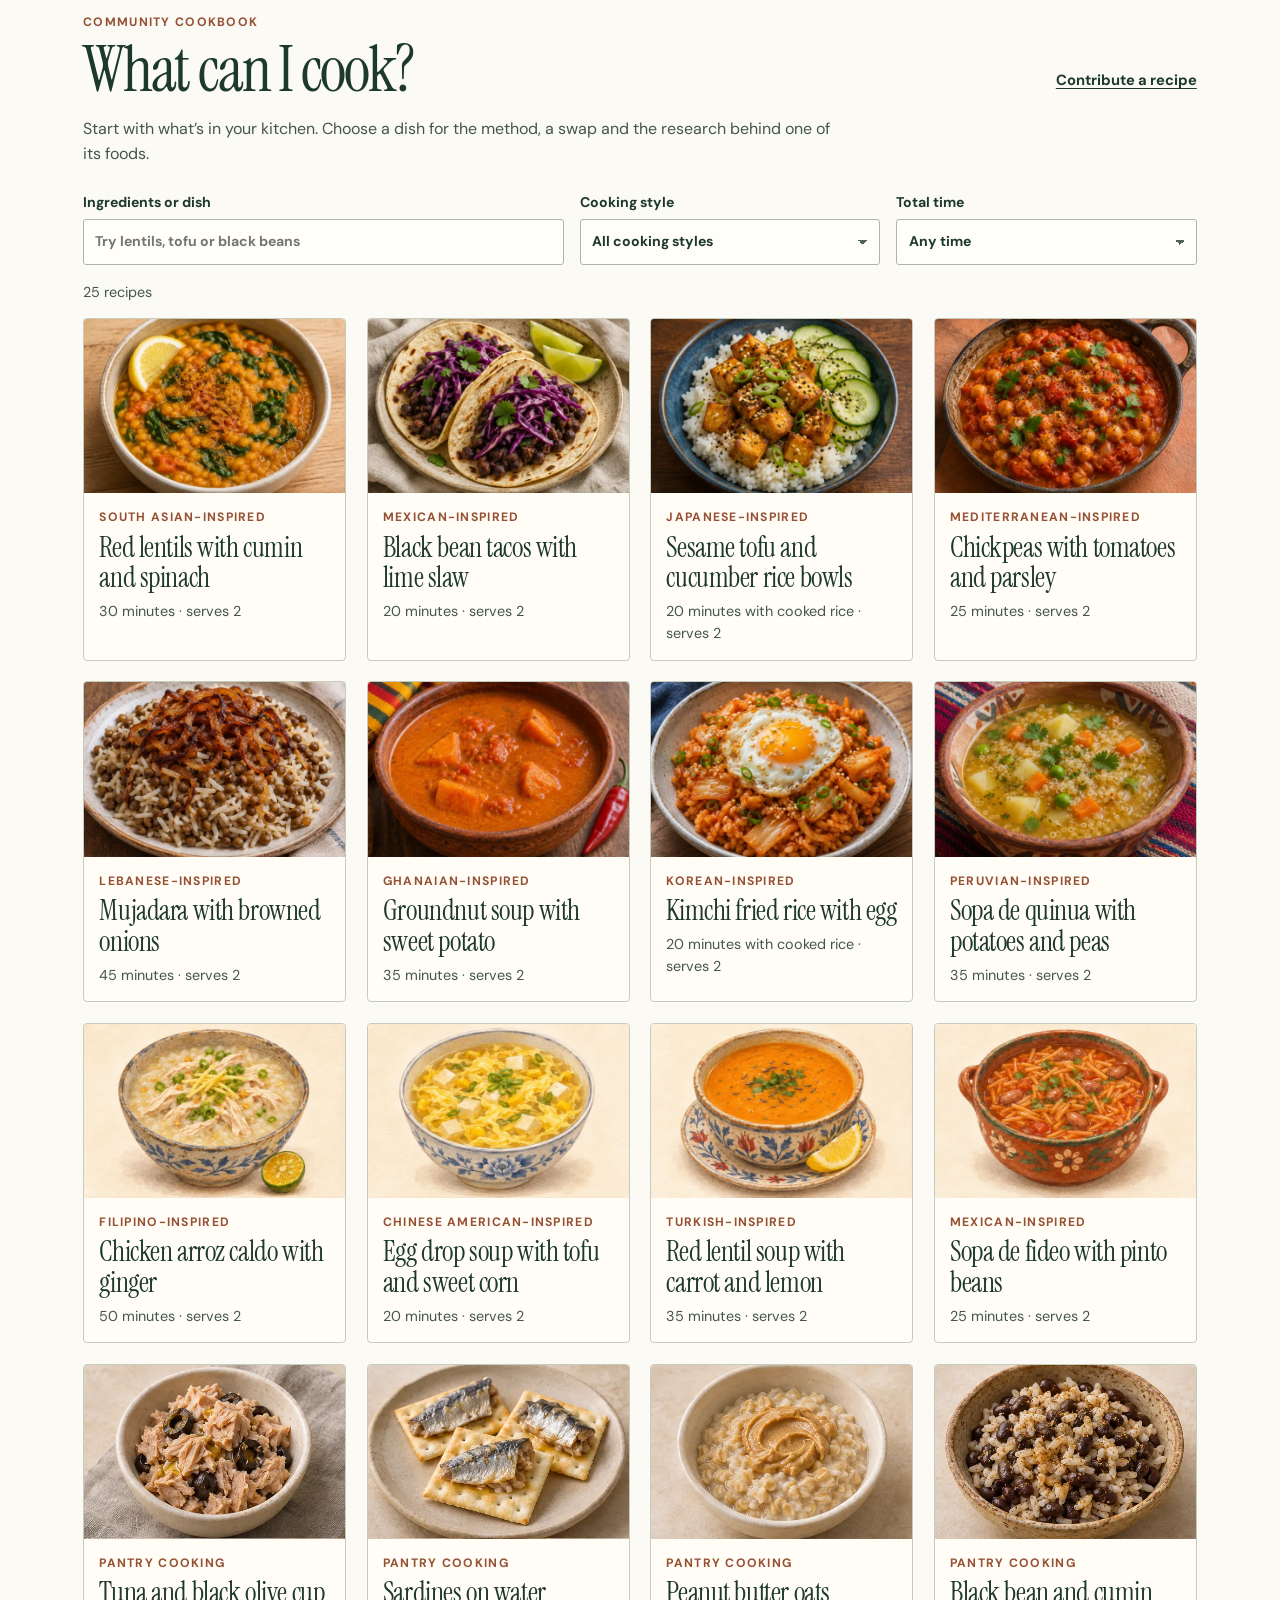
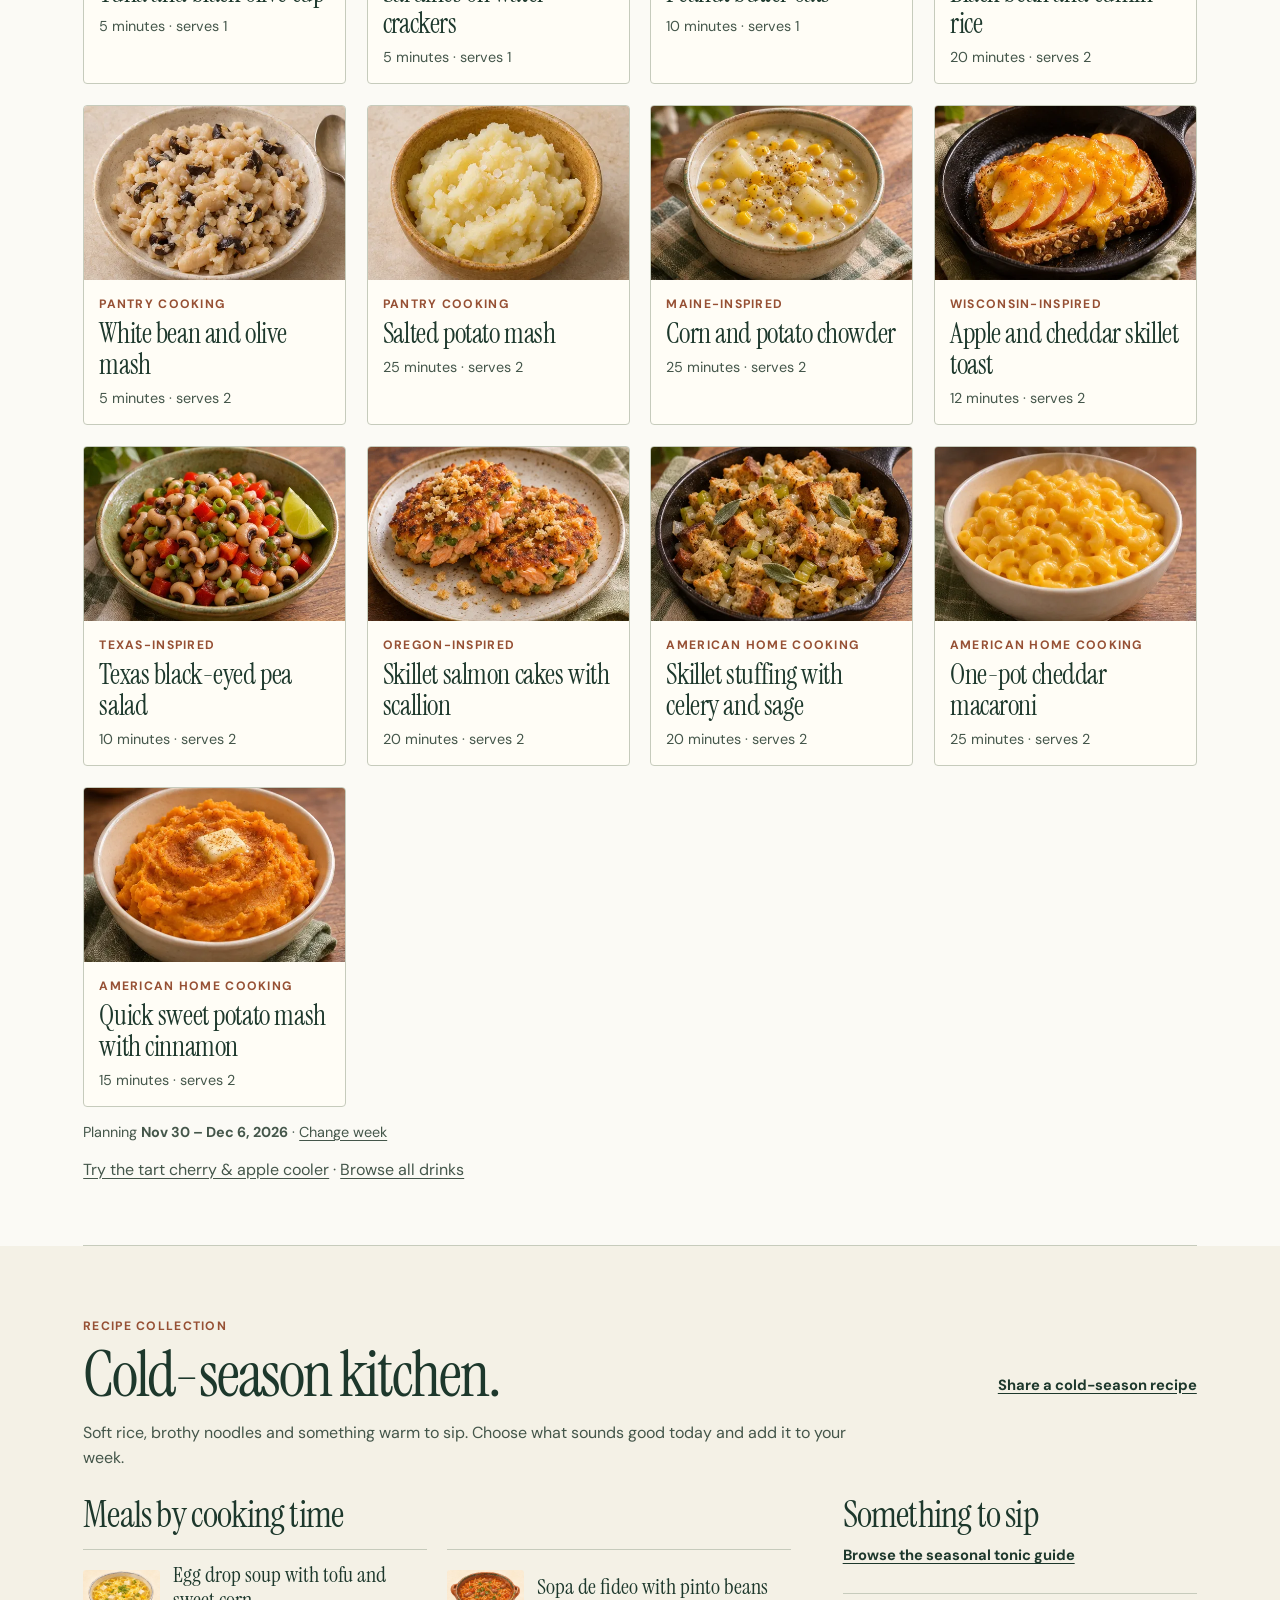
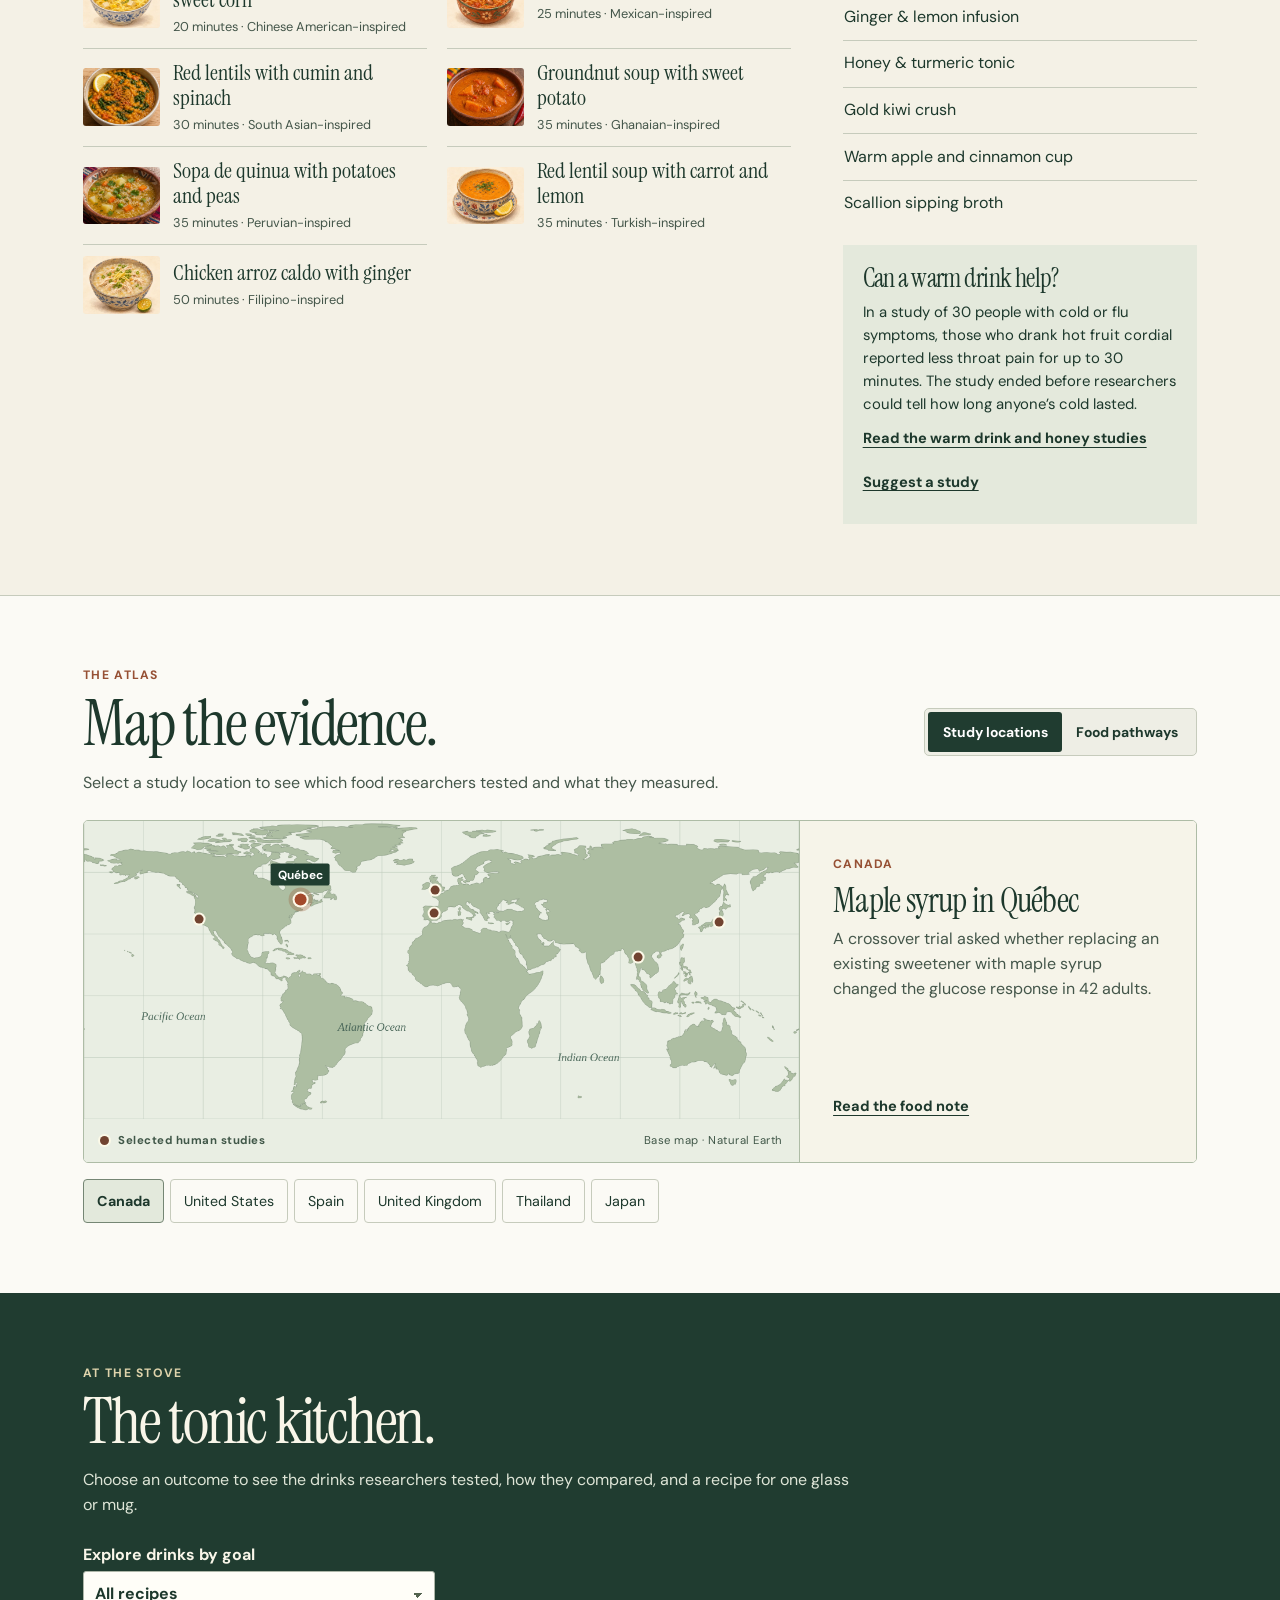
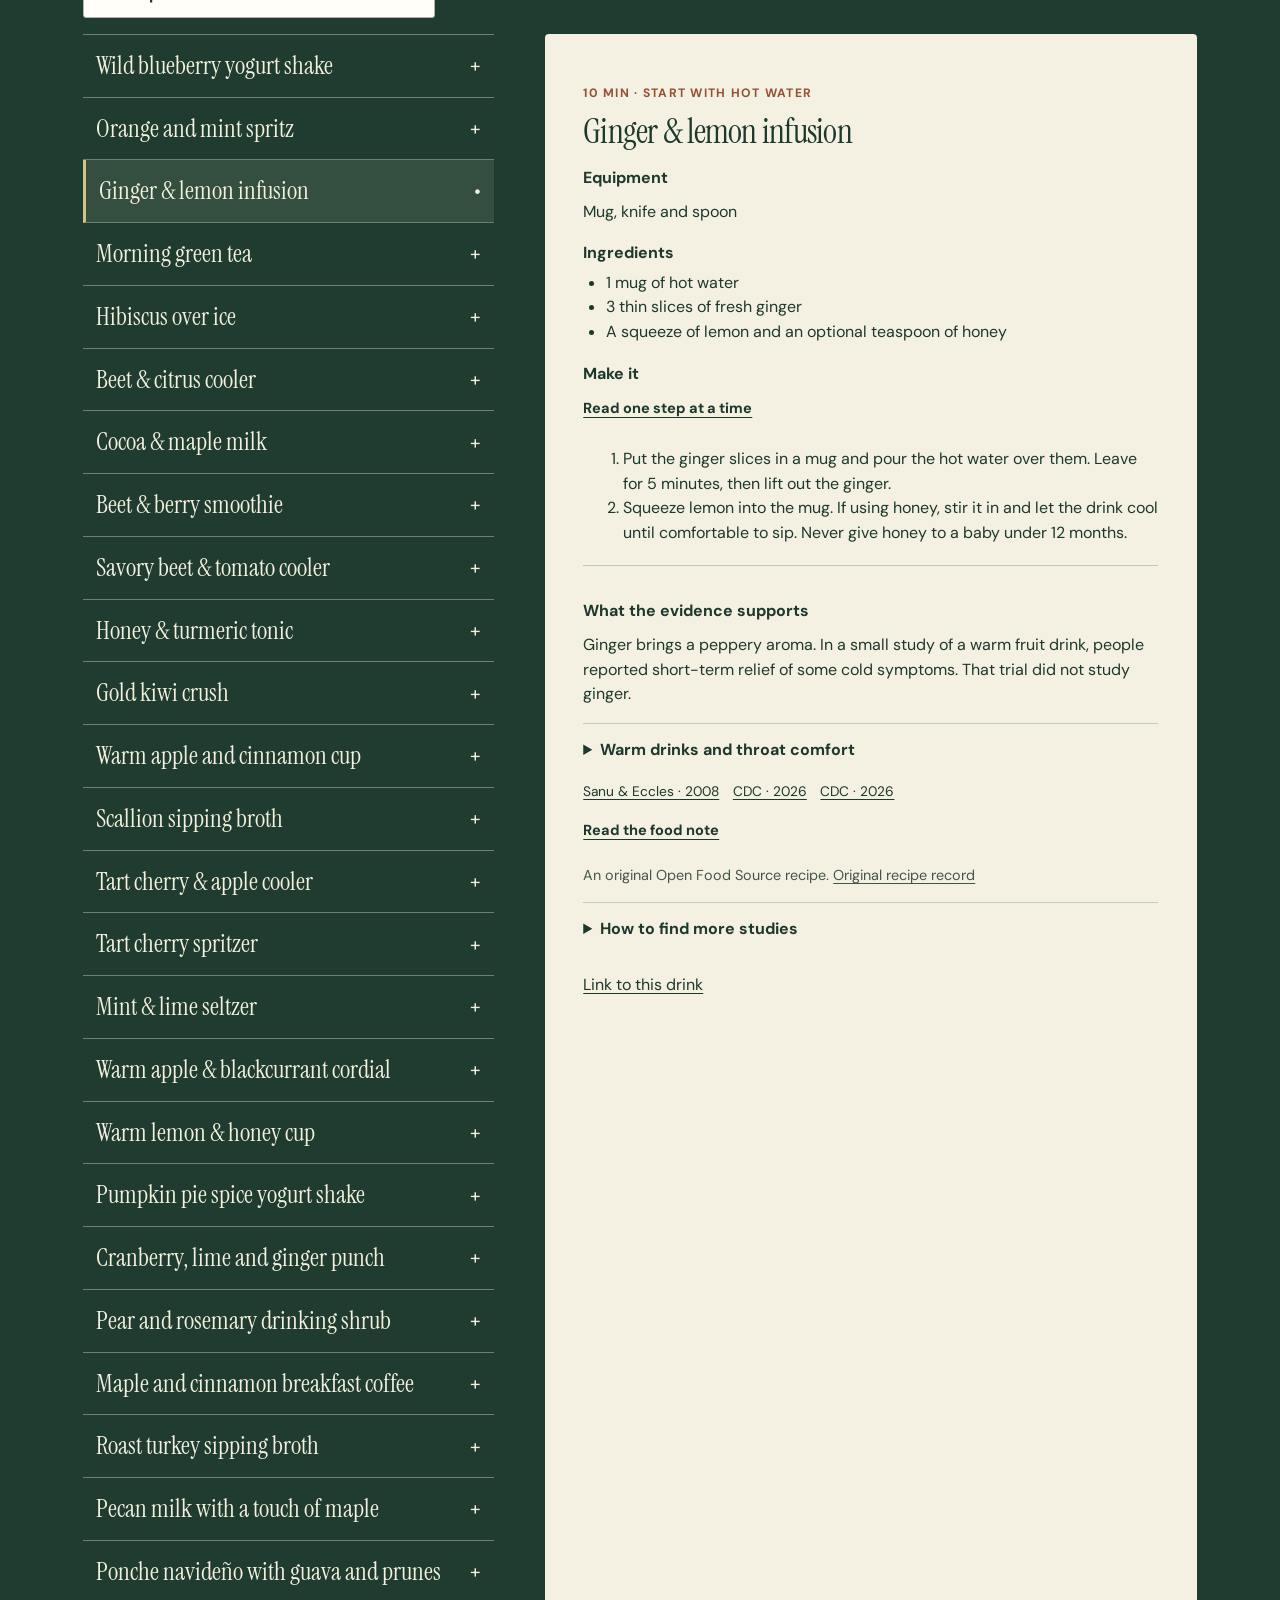
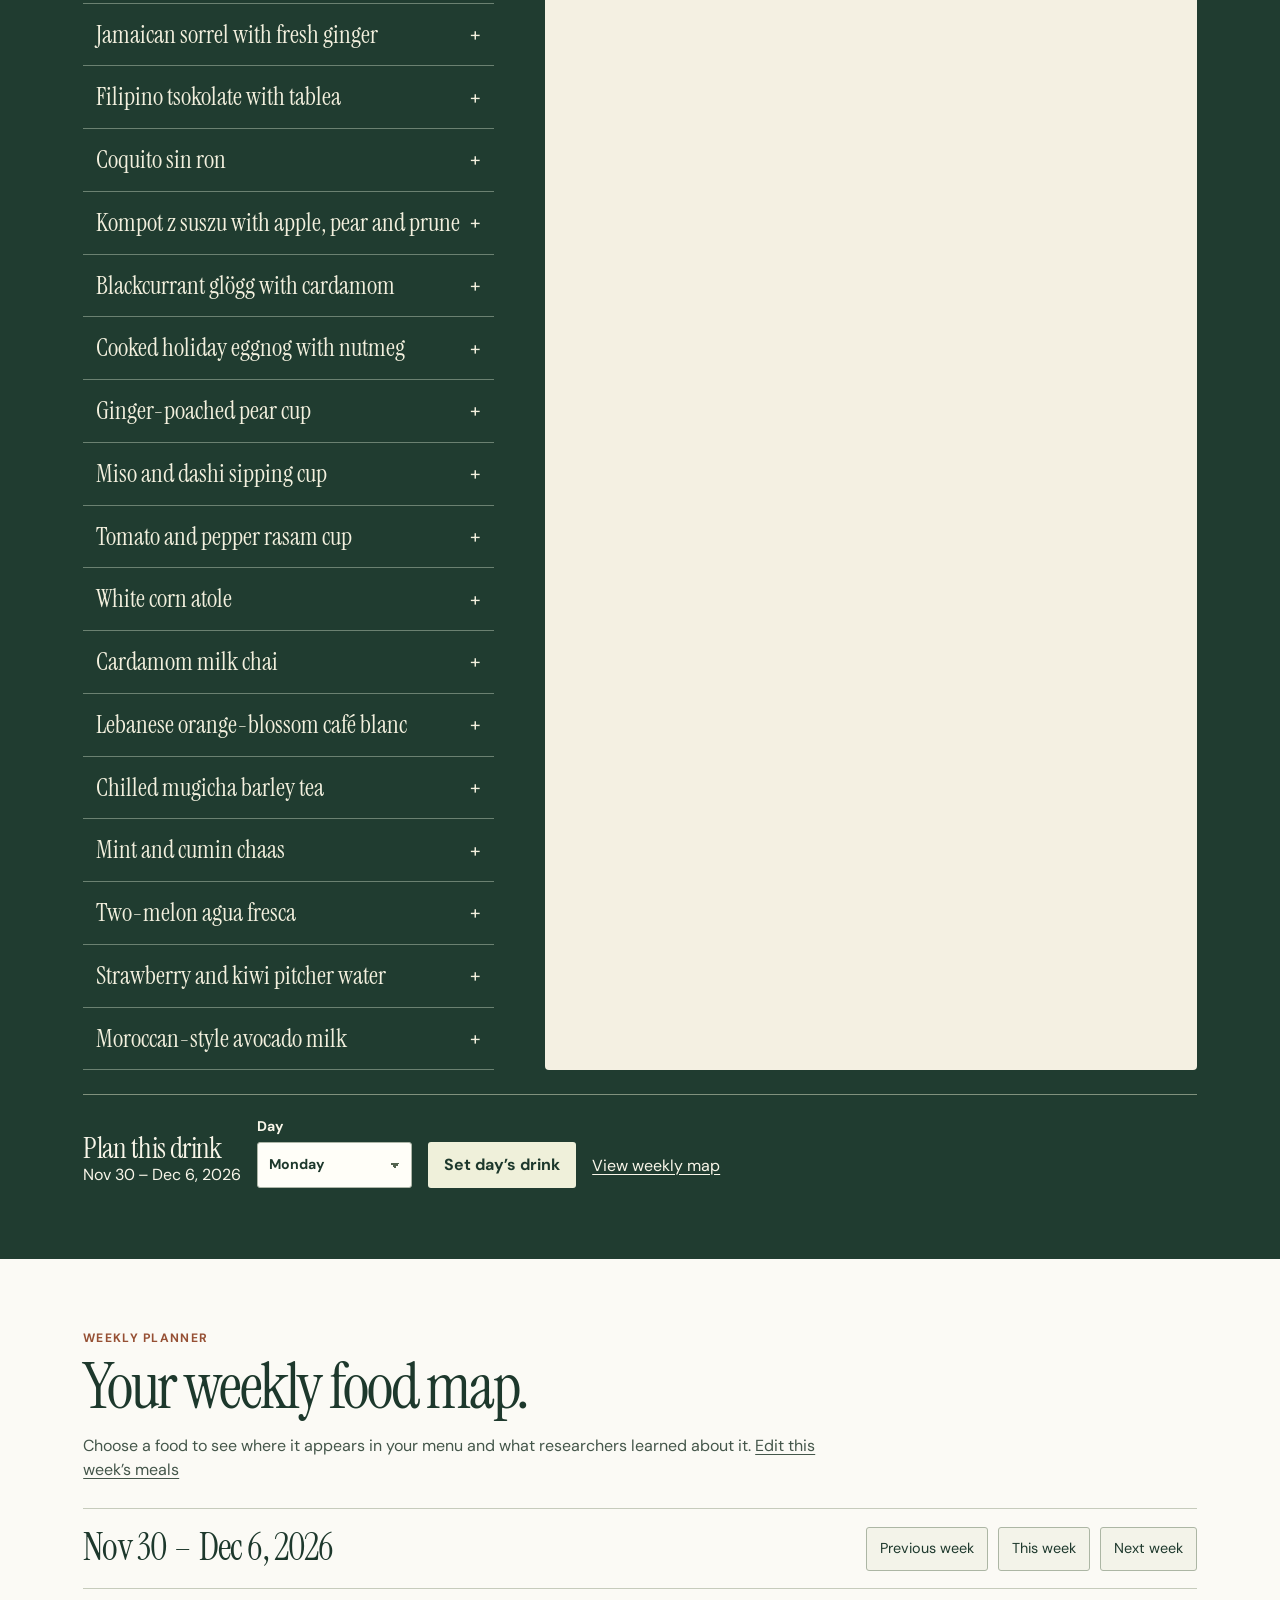
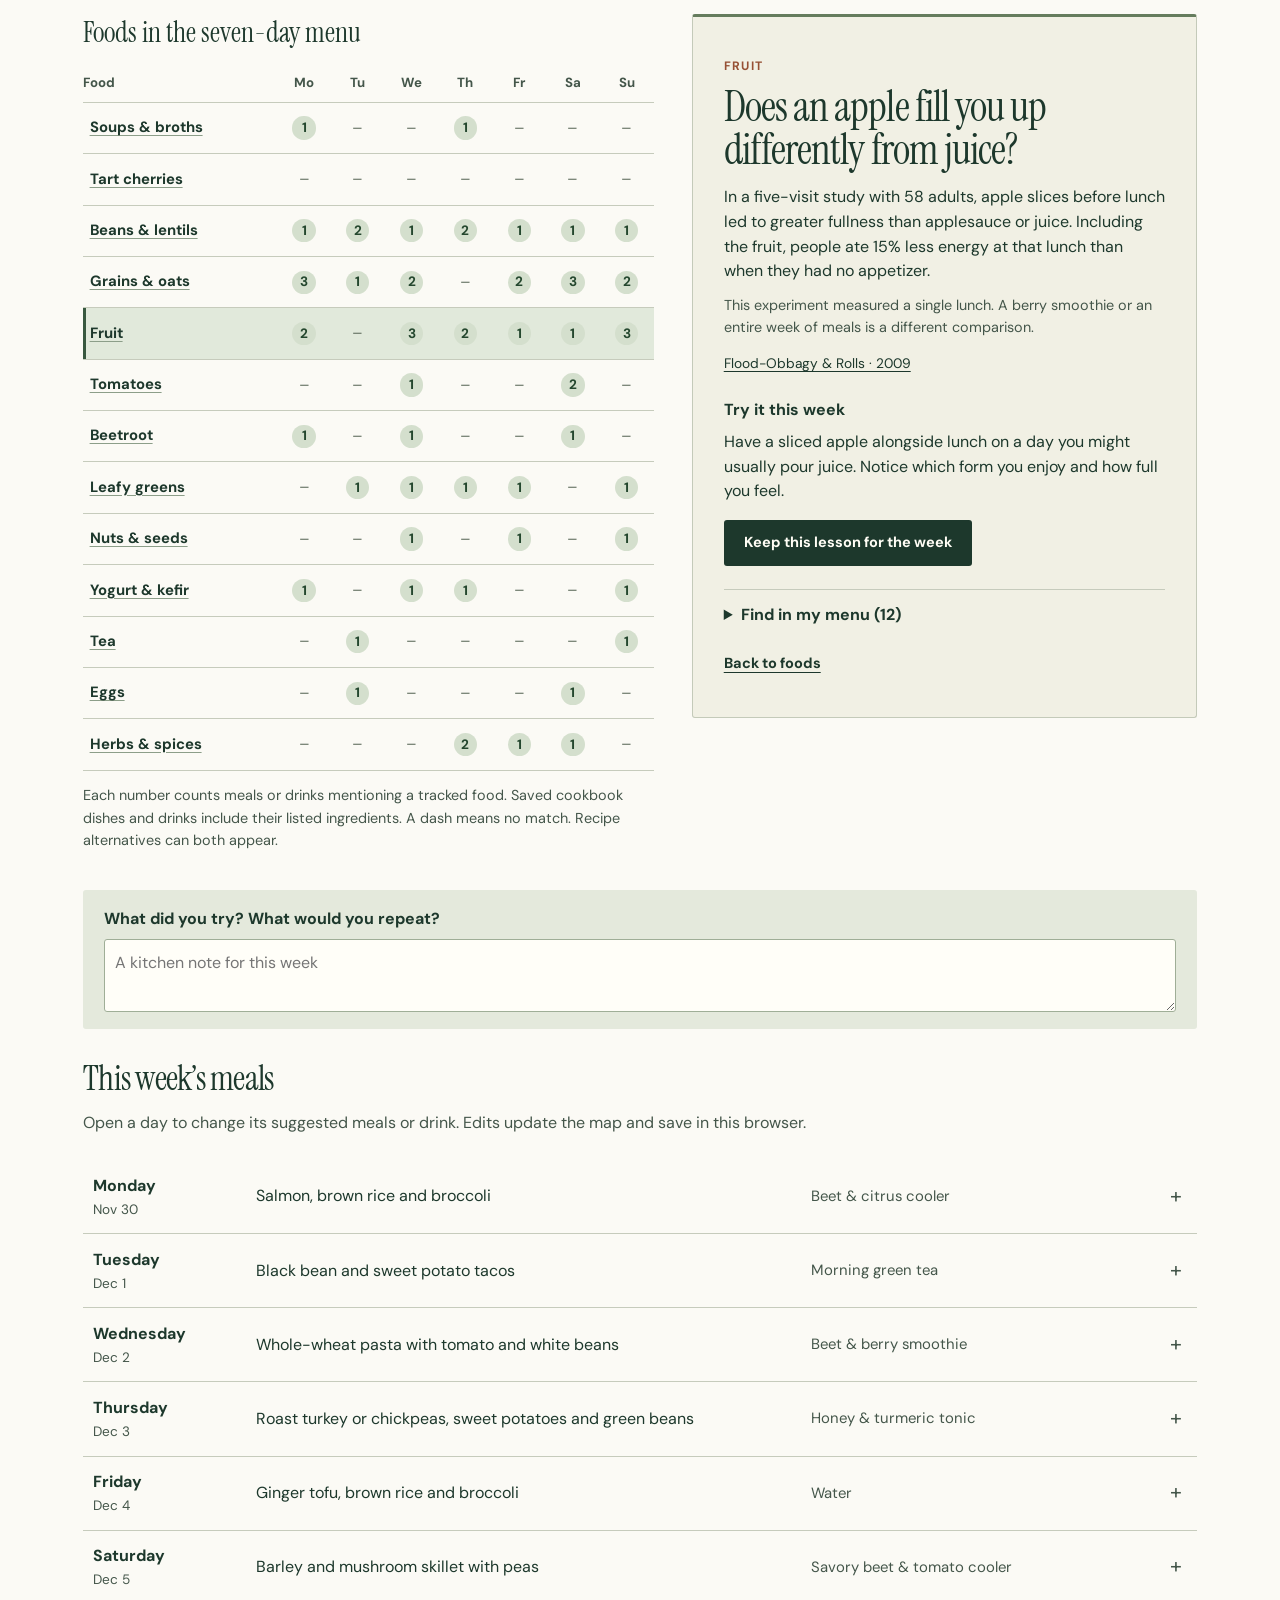
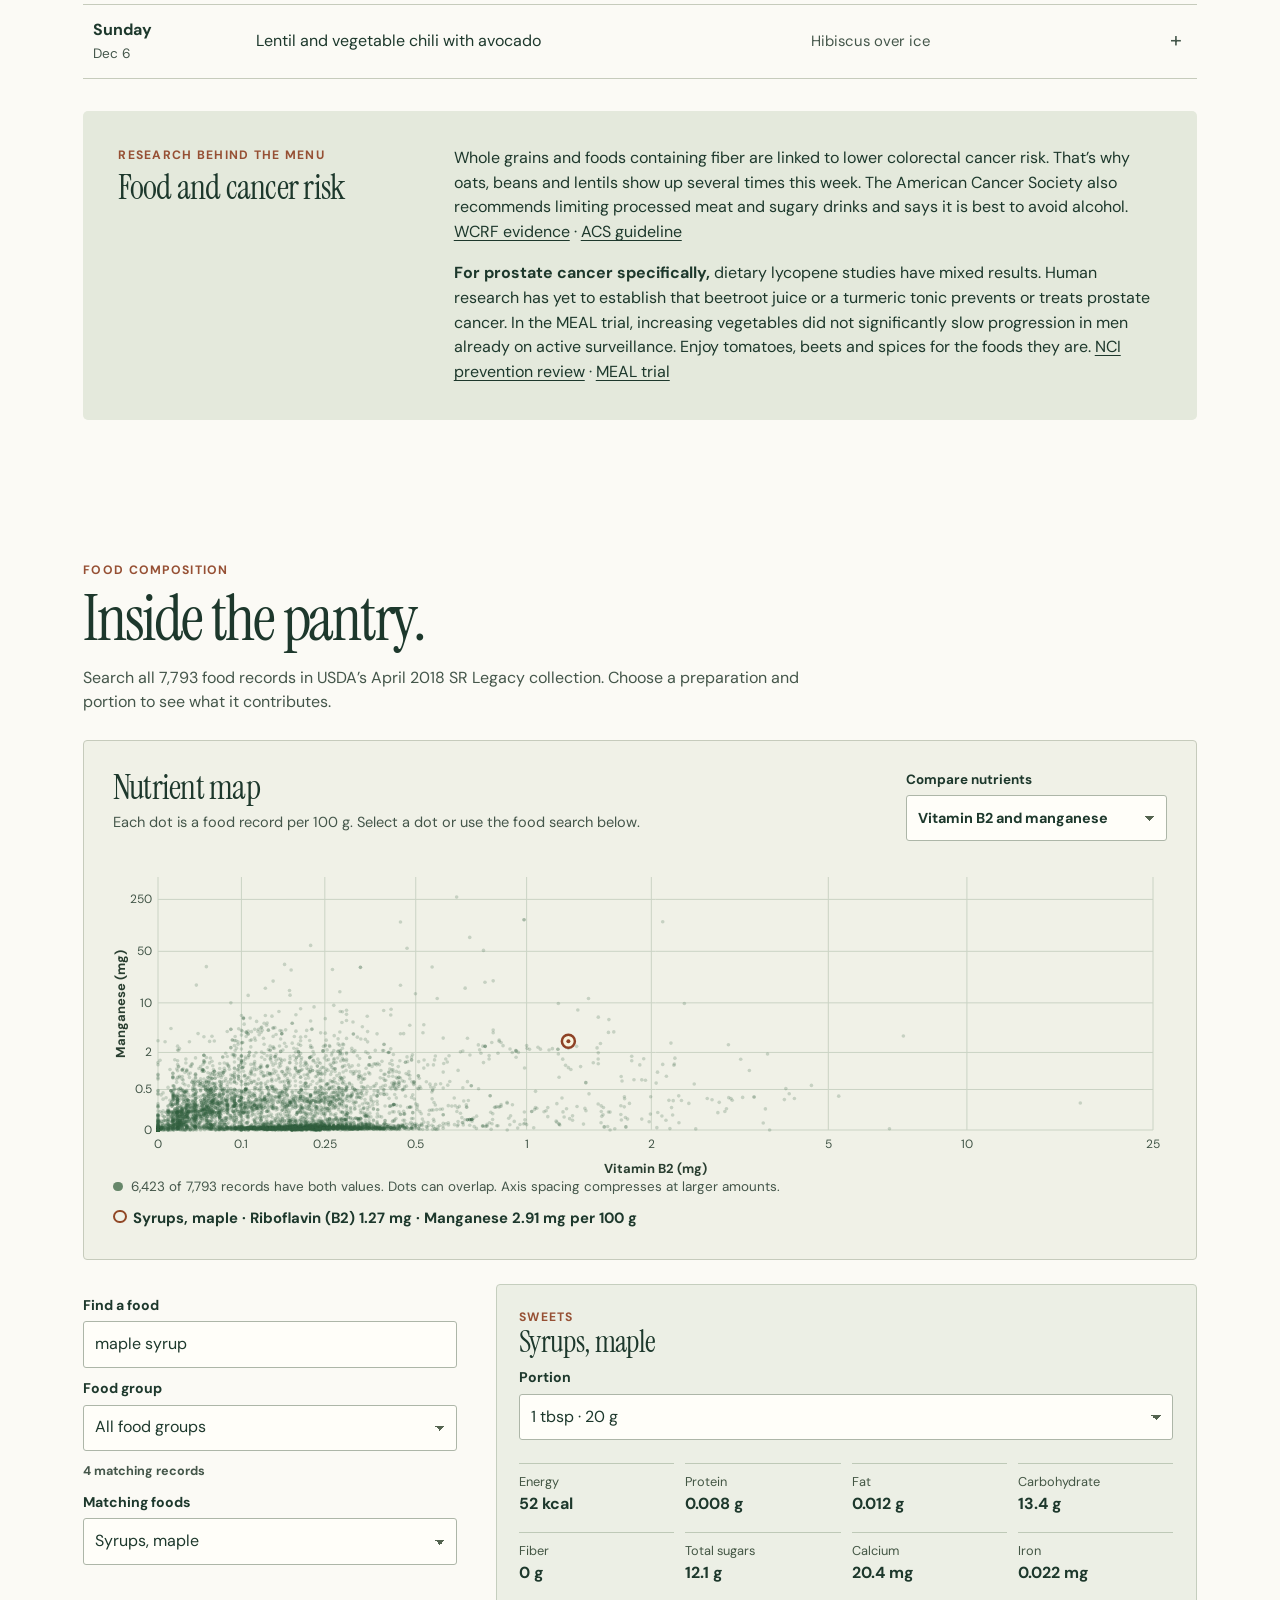
==== commit efbac1e5: "feat(tonics): add sourced seasonal and holiday drink collections" ====
--- a/index.html
+++ b/index.html
@@ -8,15 +8,15 @@
 <link rel="stylesheet" href="style.css">
 <link rel="stylesheet" href="kitchen.css">
 <link rel="icon" type="image/webp" href="assets/maple-leaf.webp">
-<script defer src="research.js"></script><script defer src="assets/land.js"></script><script defer src="assets/composition.js"></script><script defer src="plot.js"></script><script defer src="recipes.js"></script><script defer src="atlas.js"></script>
+<script defer src="research.js"></script><script defer src="assets/land.js"></script><script defer src="assets/composition.js"></script><script defer src="plot.js"></script><script defer src="tonic-evidence.js"></script><script defer src="seasonal-holiday.js"></script><script defer src="seasonal-everyday.js"></script><script defer src="recipes.js"></script><script defer src="atlas.js"></script>
 <script defer src="dishes.js"></script><script defer src="weekly-map.js"></script><script defer src="planner.js"></script><script defer src="cookbook.js"></script><script defer src="pantry-picker.js"></script>
-<script defer src="regional-data.js"></script><script defer src="quick-kitchen.js"></script><script defer src="regions.js"></script>
+<script defer src="regional-data.js"></script><script defer src="quick-kitchen.js"></script><script defer src="regions.js"></script><script defer src="seasonal-guide.js"></script>
 </head>
 <body>
 <a href="#main" class="skip">Skip to content</a>
 <header class="mast kitchen-mast"><div class="wrap mast-inner">
 <a class="wordmark" href="#main" aria-label="Open Food Source home"><span class="compass" aria-hidden="true">✳</span>Open Food Source</a>
-<nav aria-label="Main navigation"><a href="#quick-kitchen">Quick kitchen</a><a href="#regions">By state</a><a href="#weekly-map">My week</a><details id="kitchen-menu"><summary>More</summary><div><a href="#pantry-picker">Pantry picker</a><a href="#cookbook">Full cookbook</a><a href="#kitchen">Drink kitchen</a><a href="#cold-season">Cold-season kitchen</a><a href="#atlas">Research atlas</a><a href="#pantry">USDA food index</a><a href="#sources">Sources &amp; contributions</a></div></details></nav>
+<nav aria-label="Main navigation"><a href="#quick-kitchen">Quick kitchen</a><a href="#seasonal-tonics" aria-label="Seasonal tonics">Tonics</a><a href="#regions">By state</a><a href="#weekly-map">My week</a><details id="kitchen-menu"><summary>More</summary><div><a href="#pantry-picker">Pantry picker</a><a href="#cookbook">Full cookbook</a><a href="#kitchen">Drink kitchen</a><a href="#cold-season">Cold-season kitchen</a><a href="#atlas">Research atlas</a><a href="#pantry">USDA food index</a><a href="#sources">Sources &amp; contributions</a></div></details></nav>
 </div></header>
 <main id="main">
 <section class="daily" id="quick-kitchen" aria-labelledby="daily-title"><div class="wrap daily-inner">
@@ -28,6 +28,18 @@
 <p id="daily-count" role="status" class="daily-count"></p><div id="daily-results" class="daily-results"></div>
 <div class="daily-foot"><button type="button" id="daily-more" class="k-outline" hidden>Show more recipes</button><button type="button" id="daily-clear" class="text-button" hidden>Reset filters</button></div>
 <p id="daily-status" role="status" class="quiet"></p></div></section>
+<section id="seasonal-tonics" class="tonic-guide" aria-labelledby="tonic-title"><div class="section wrap">
+<div class="tonic-heading"><div><h2 id="tonic-title">Seasonal tonics.</h2>
+<p class="intro">Find a warm cup for a sore throat, a punch for the holiday table, or a cool drink for summer. Open a recipe for its directions, source and research.</p></div>
+<img src="assets/botanical-plate.webp" alt="" width="500" height="333" loading="lazy"></div>
+<div class="tonic-controls region-filters"><label for="tonic-season">Season or occasion<select id="tonic-season"></select></label>
+<label for="tonic-search">Drink or ingredient<input id="tonic-search" type="search" placeholder="Try honey, pear or cocoa" autocomplete="off"></label></div>
+<p id="tonic-season-note"></p>
+<details class="tonic-care" id="tonic-care"><summary>When flu symptoms need medical care</summary><div id="tonic-care-body"></div></details>
+<div class="tonic-results-heading"><p id="tonic-count" role="status"></p><a id="tonic-share" class="inline" href="#seasonal-tonics">Link to this collection</a></div>
+<ul id="tonic-results" class="tonic-results"></ul><div class="tonic-actions"><button class="k-outline" id="tonic-more" type="button" hidden>Show more drinks</button><button class="text-button" id="tonic-clear" type="button" hidden>Show all seasonal drinks</button></div>
+<details class="tonic-shelf" id="tonic-studies"><summary>Read the cold and flu research</summary><div id="tonic-evidence-list"></div></details>
+</div></section>
 <section id="regions" class="region-section" aria-labelledby="regions-title"><div class="section wrap">
 <div class="section-head"><div><p class="eyebrow">Regional food guide</p><h2 id="regions-title">Explore by state.</h2></div></div>
 <p class="intro">Browse all 50 states. See what residents chose in a survey, what stands out in grocery orders, and what you can cook at home.</p>
@@ -75,7 +87,7 @@
 <p class="intro">Soft rice, brothy noodles and something warm to sip. Choose what sounds good today and add it to your week.</p>
 <div class="season-grid">
 <div><h3>Meals by cooking time</h3><ul class="season-meals" id="season-meals"></ul></div>
-<div><h3>Something to sip</h3><ul class="season-drinks" id="season-drinks"></ul>
+<div><h3>Something to sip</h3><a class="inline" href="?season=cold-flu#seasonal-tonics">Browse the seasonal tonic guide</a><ul class="season-drinks" id="season-drinks"></ul>
 <aside class="season-research" aria-labelledby="season-research-title"><h3 id="season-research-title">Can a warm drink help?</h3>
 <p>In a study of 30 people with cold or flu symptoms, those who drank hot fruit cordial reported less throat pain for up to 30 minutes. The study ended before researchers could tell how long anyone’s cold lasted.</p>
 <button class="text-button" type="button" id="season-evidence">Read the warm drink and honey studies</button>
--- a/kitchen.css
+++ b/kitchen.css
@@ -201,3 +201,39 @@
   #planner #food-matrix { position: relative; max-width: 100%; overflow-x: auto; }
   #planner .food-matrix-table { min-width: 17rem; }
 }
+
+.tonic-guide { background: #f2f0e5; border-bottom: 1px solid var(--line); }
+.tonic-heading { display: grid; grid-template-columns: minmax(0, 2fr) minmax(8rem, .65fr); align-items: center; gap: 1.25rem; }
+.tonic-heading h2 { font-size: clamp(3rem, 6vw, 5.25rem); }
+.tonic-heading .intro { margin-bottom: 1rem; max-width: 43rem; }
+.tonic-heading img { width: 100%; height: auto; max-height: 10rem; object-fit: contain; mix-blend-mode: multiply; }
+.tonic-controls { margin-top: 1rem; max-width: 46rem; }
+.tonic-controls input { width: 100%; min-width: 0; padding: .65rem .85rem; border: 1px solid #899789; background: #fffef8; font-size: 1rem; font-weight: 400; }
+.tonic-guide :is(select,input,button,summary,.inline) { min-height: var(--kitchen-target); }
+#tonic-season-note { color: var(--soft); margin: .8rem 0 .15rem; max-width: 64ch; }
+#tonic-season-note:empty { display: none; }
+.tonic-guide summary { cursor: pointer; padding-block: .65rem; font-weight: 600; }
+.tonic-care p { max-width: 70ch; }
+.tonic-results-heading, .tonic-actions { display: flex; align-items: center; justify-content: space-between; flex-wrap: wrap; gap: .25rem 1rem; }
+.tonic-results-heading { margin-top: 1.1rem; border-bottom: 1px solid #9da995; }
+#tonic-count { font-weight: 600; }
+.tonic-results { display: grid; grid-template-columns: repeat(3, minmax(0, 1fr)); gap: .75rem; padding: 0; margin: .9rem 0; list-style: none; }
+.tonic-result { height: 100%; width: 100%; display: flex; flex-direction: column; align-items: flex-start; gap: .35rem; background: var(--paper); text-align: left; padding: 1rem; border: 1px solid var(--line); border-radius: var(--kitchen-radius); overflow-wrap:anywhere; }
+.tonic-result strong { font: 400 clamp(1.42rem, 2.5vw, 2.1rem)/1.1 var(--serif); }
+.tonic-result:hover { border-color: var(--copper); }
+.tonic-time, .tonic-category { font: 400 .88rem/1.45 var(--sans); color: var(--soft); }
+.tonic-category { font-weight: 600; color: var(--copper); margin-top: auto; padding-top: .35rem; }
+.tonic-actions { justify-content: flex-start; }
+.tonic-shelf { margin-top: 1.25rem; border-top: 1px solid var(--line); }
+#tonic-evidence-list { display: grid; grid-template-columns: repeat(2,minmax(0,1fr)); gap: 1rem 2rem; }
+#tonic-evidence-list h3 { font-size: 1.7rem; margin: .5rem 0; }
+@media (max-width: 43rem) {
+  .tonic-results { grid-template-columns: repeat(2,minmax(0,1fr)); }
+  .tonic-heading { grid-template-columns: 1fr; }
+  .tonic-heading img { display: none; }
+  #tonic-evidence-list { grid-template-columns: 1fr; }
+}
+@media (max-width: 30rem) {
+  .tonic-controls, .tonic-results { grid-template-columns: minmax(0,1fr); }
+  .tonic-result { gap: .2rem; padding: .85rem 1rem; }
+}
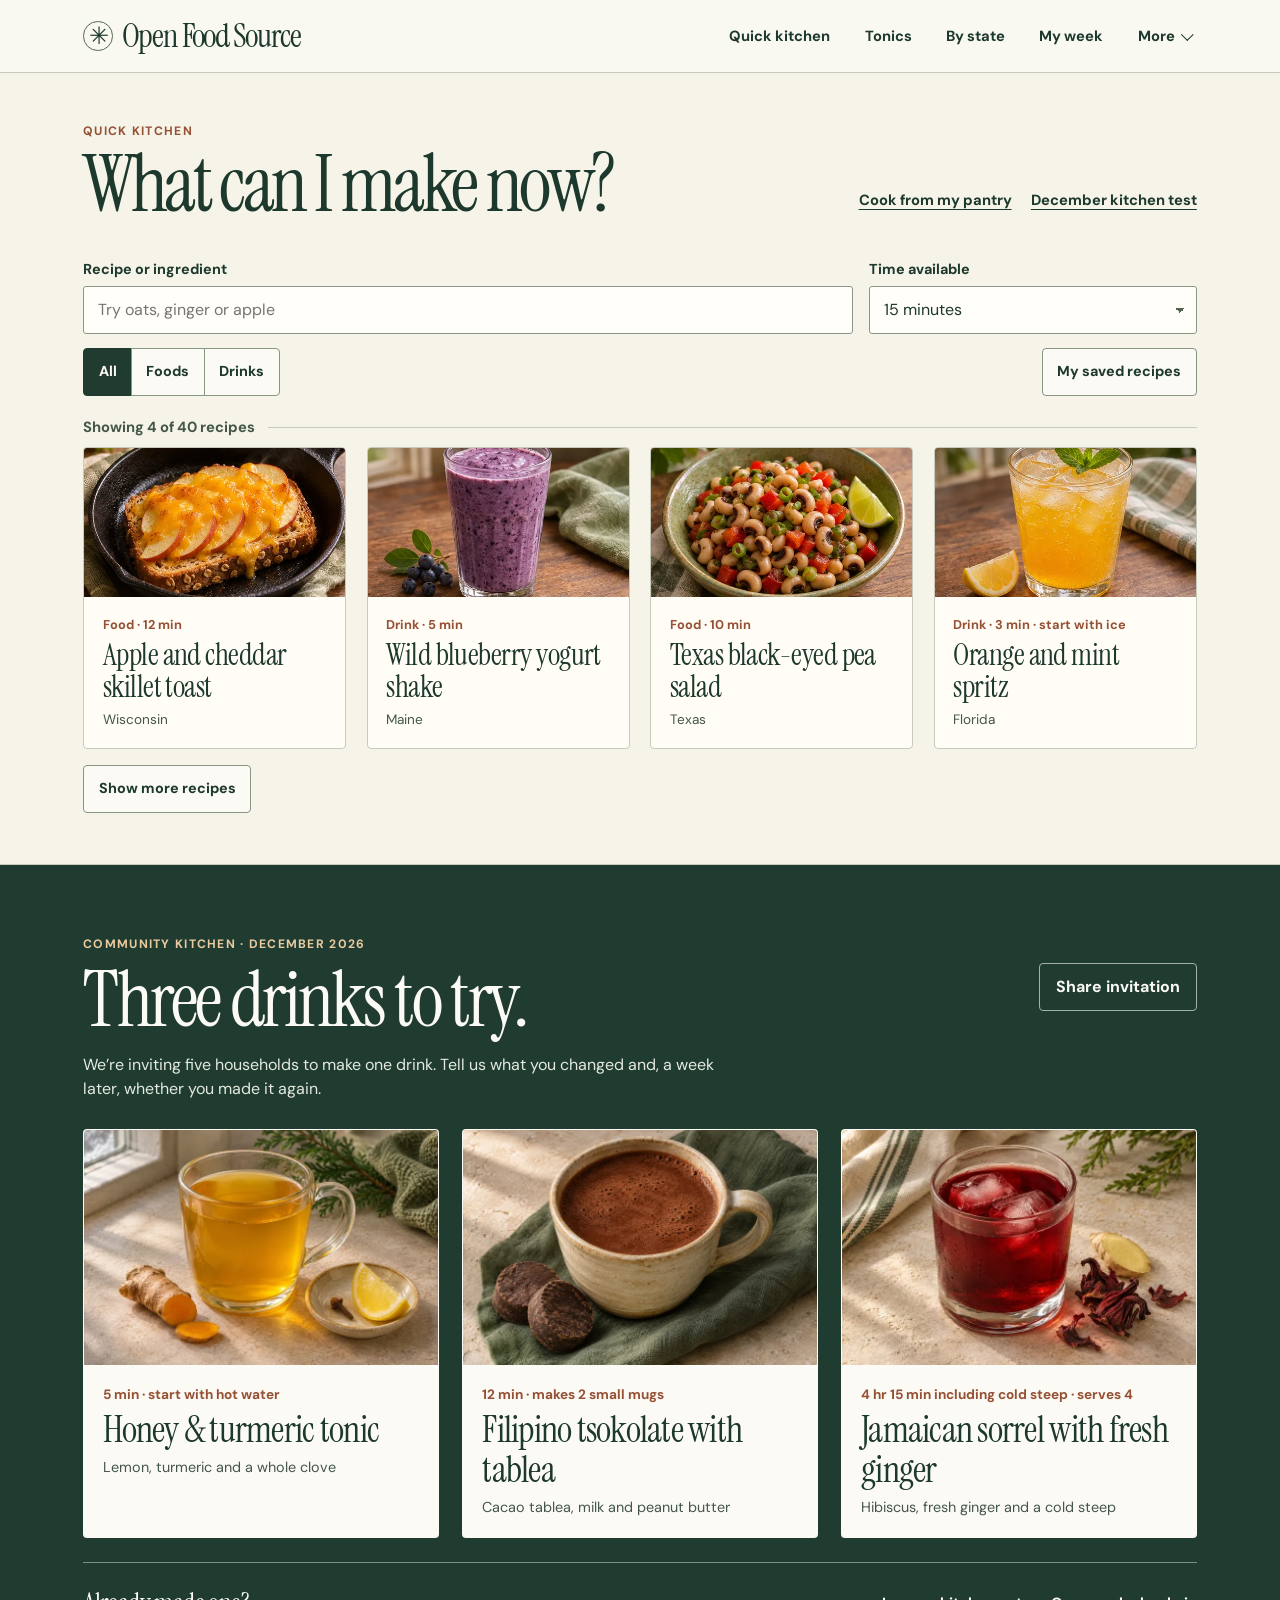
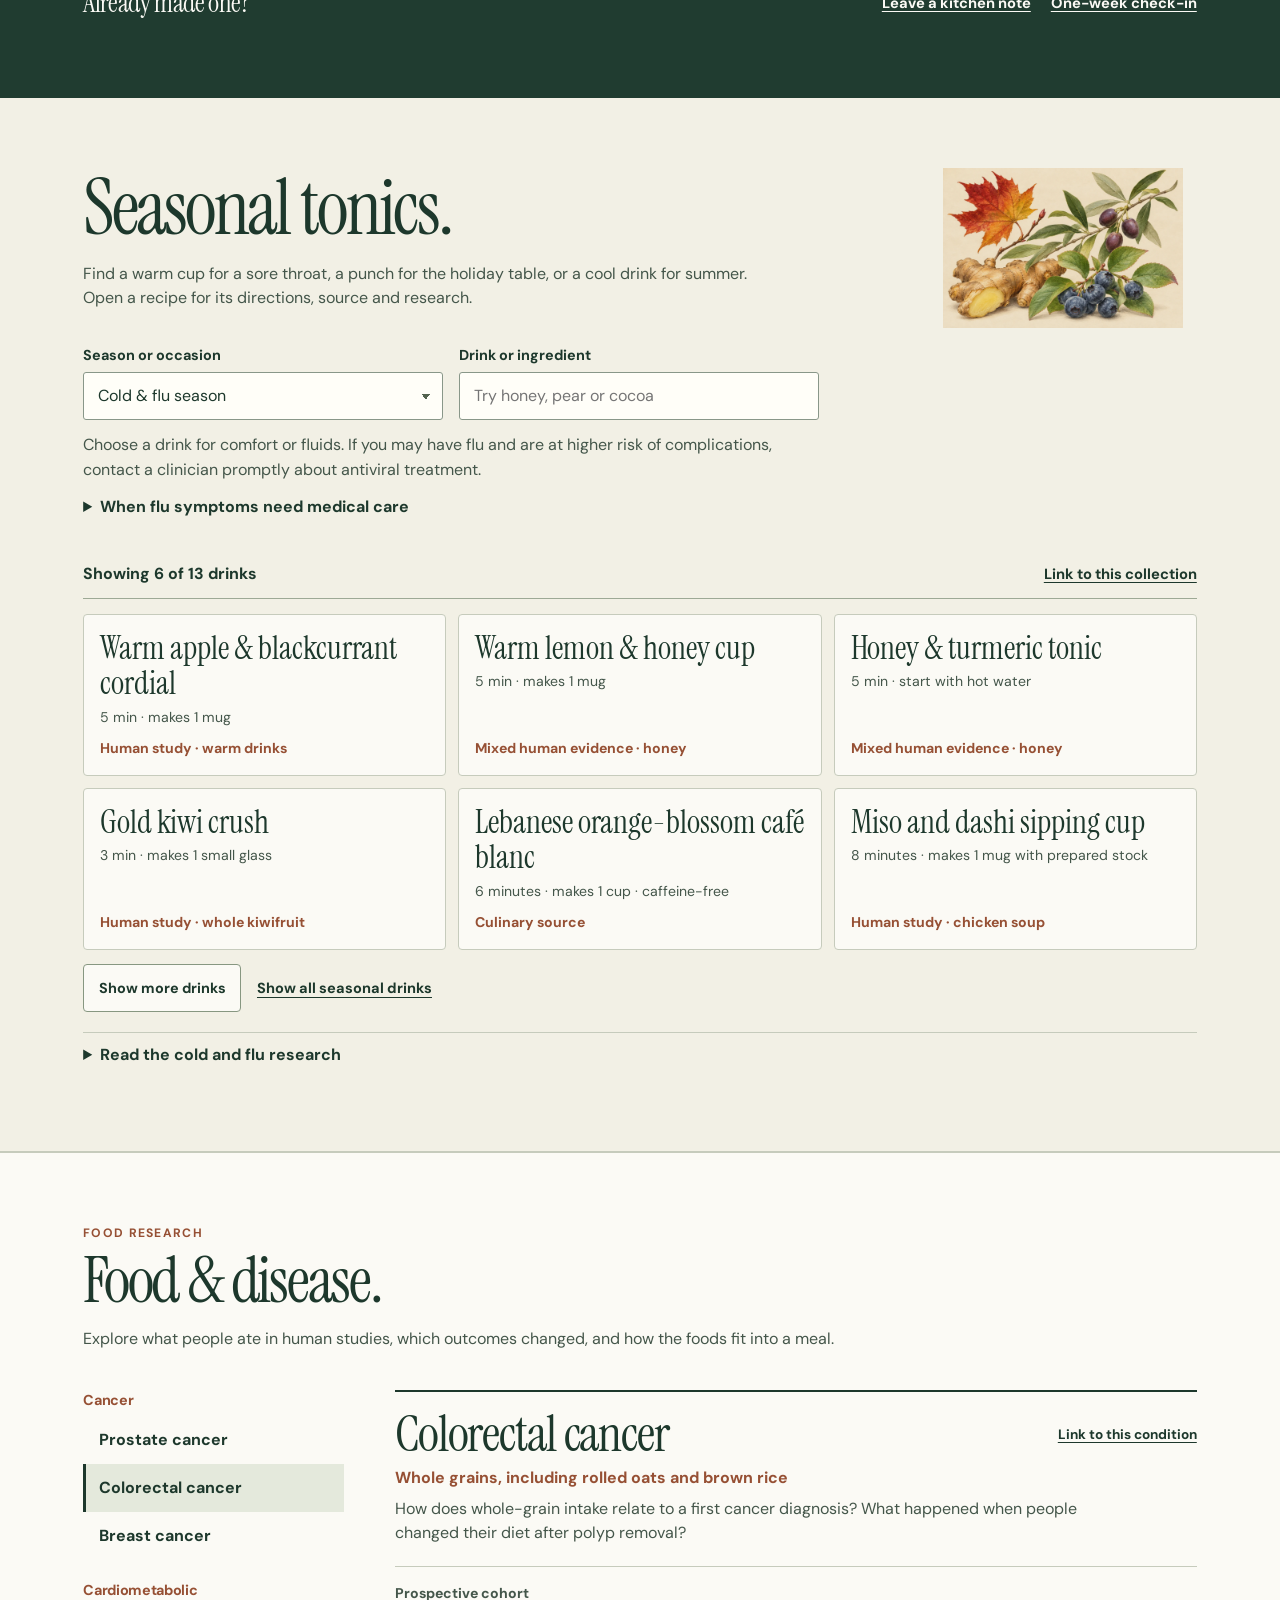
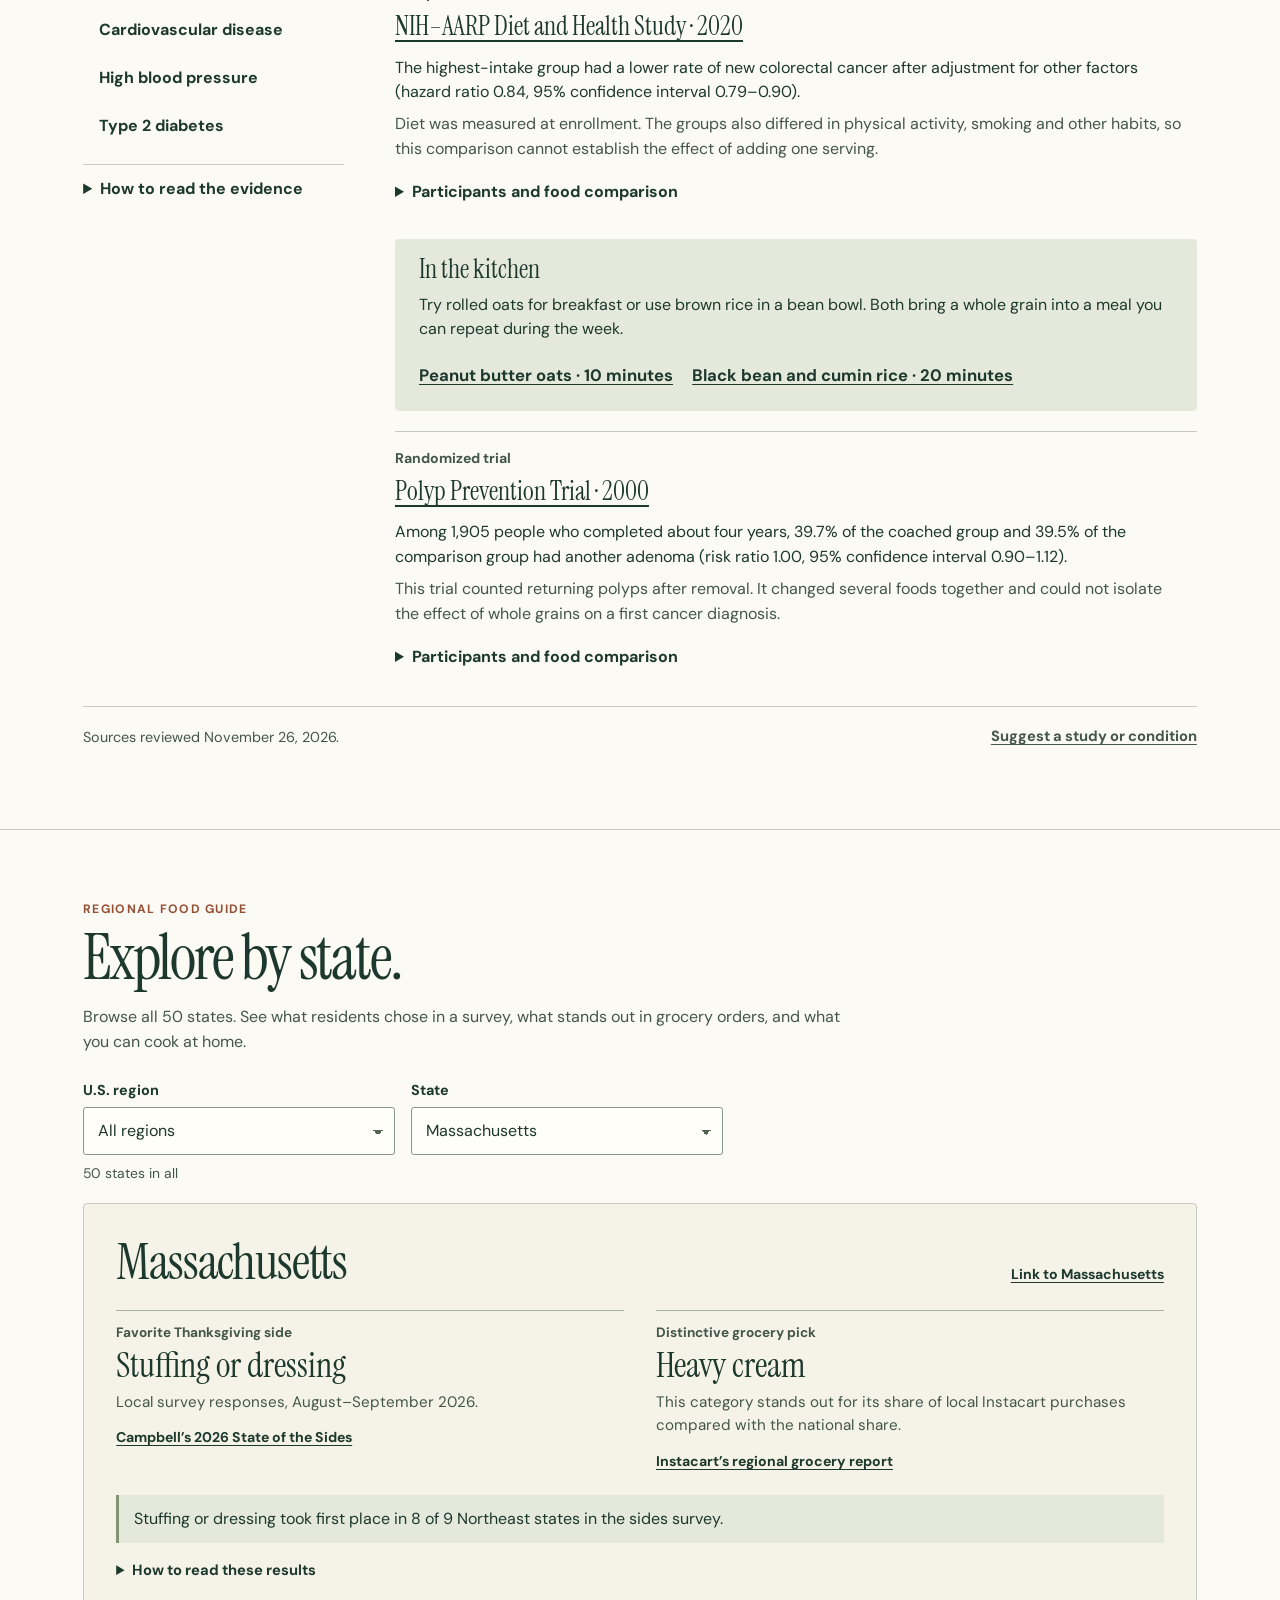
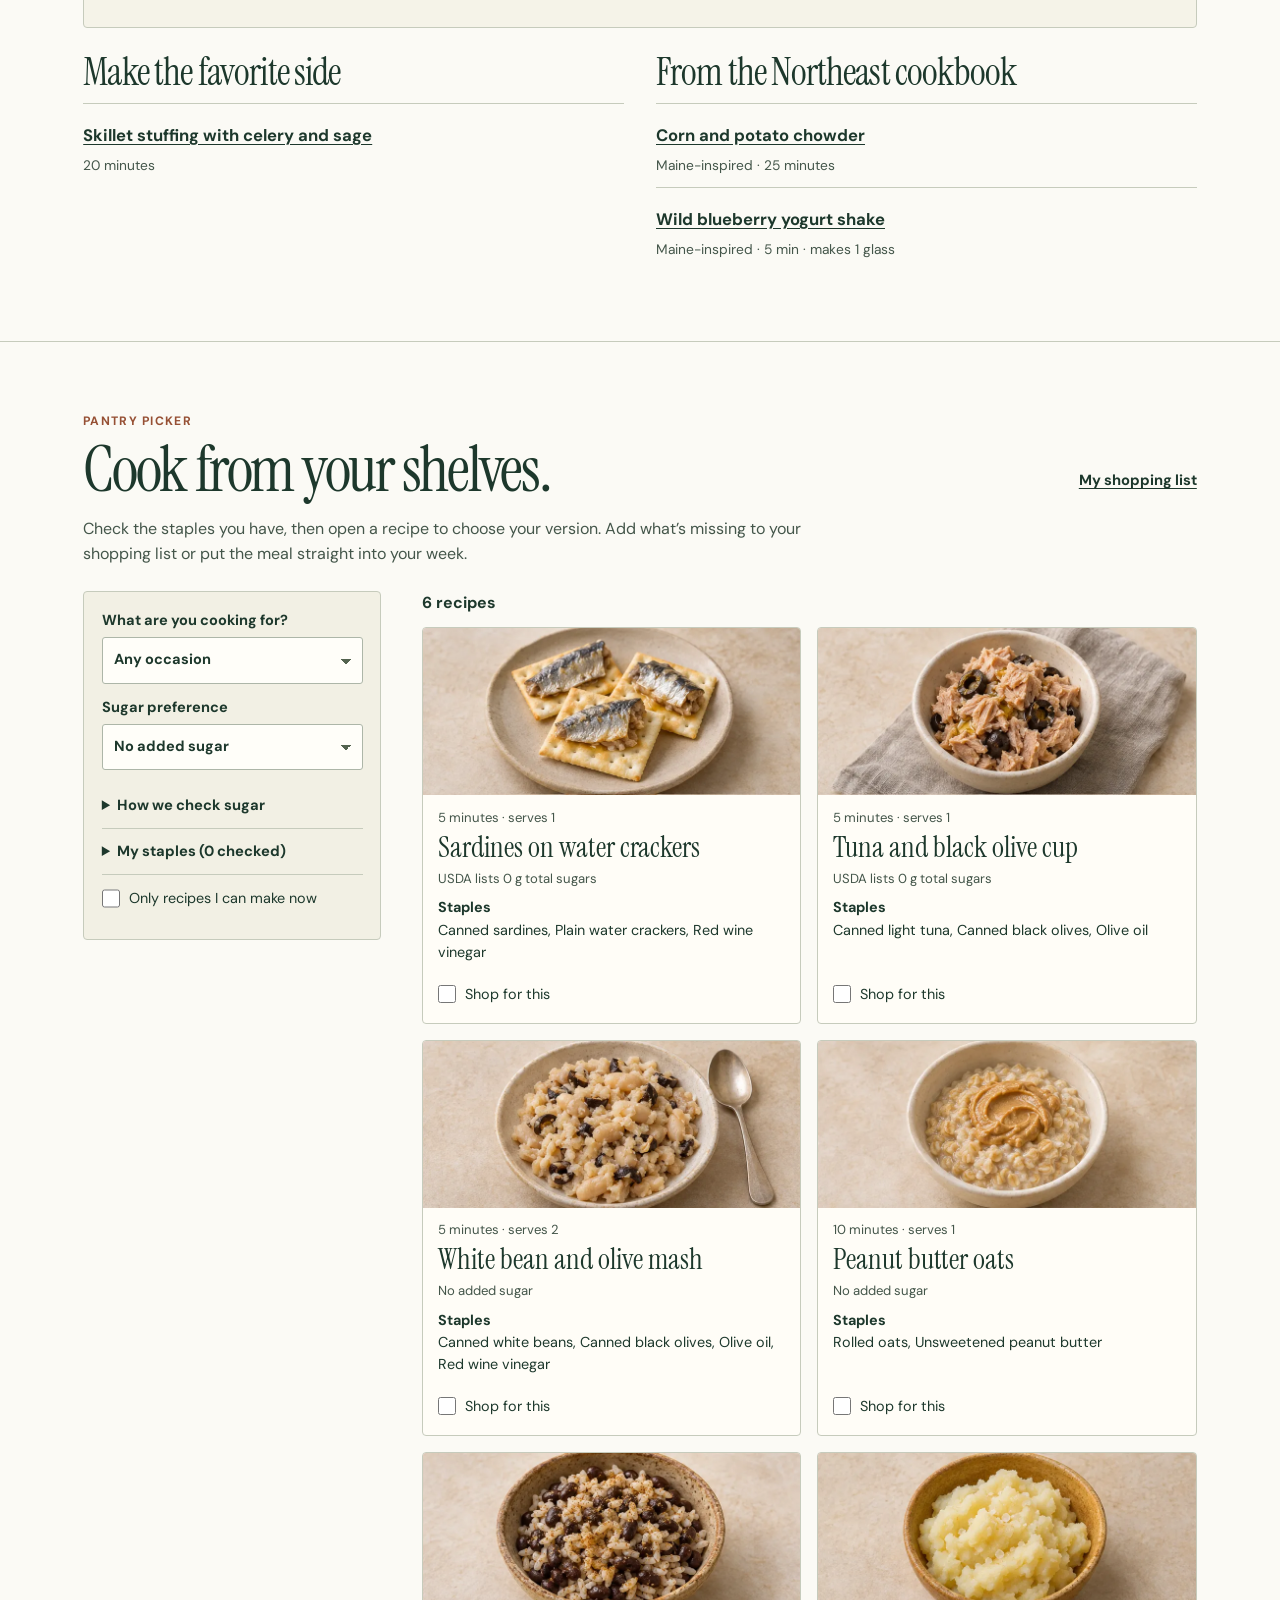
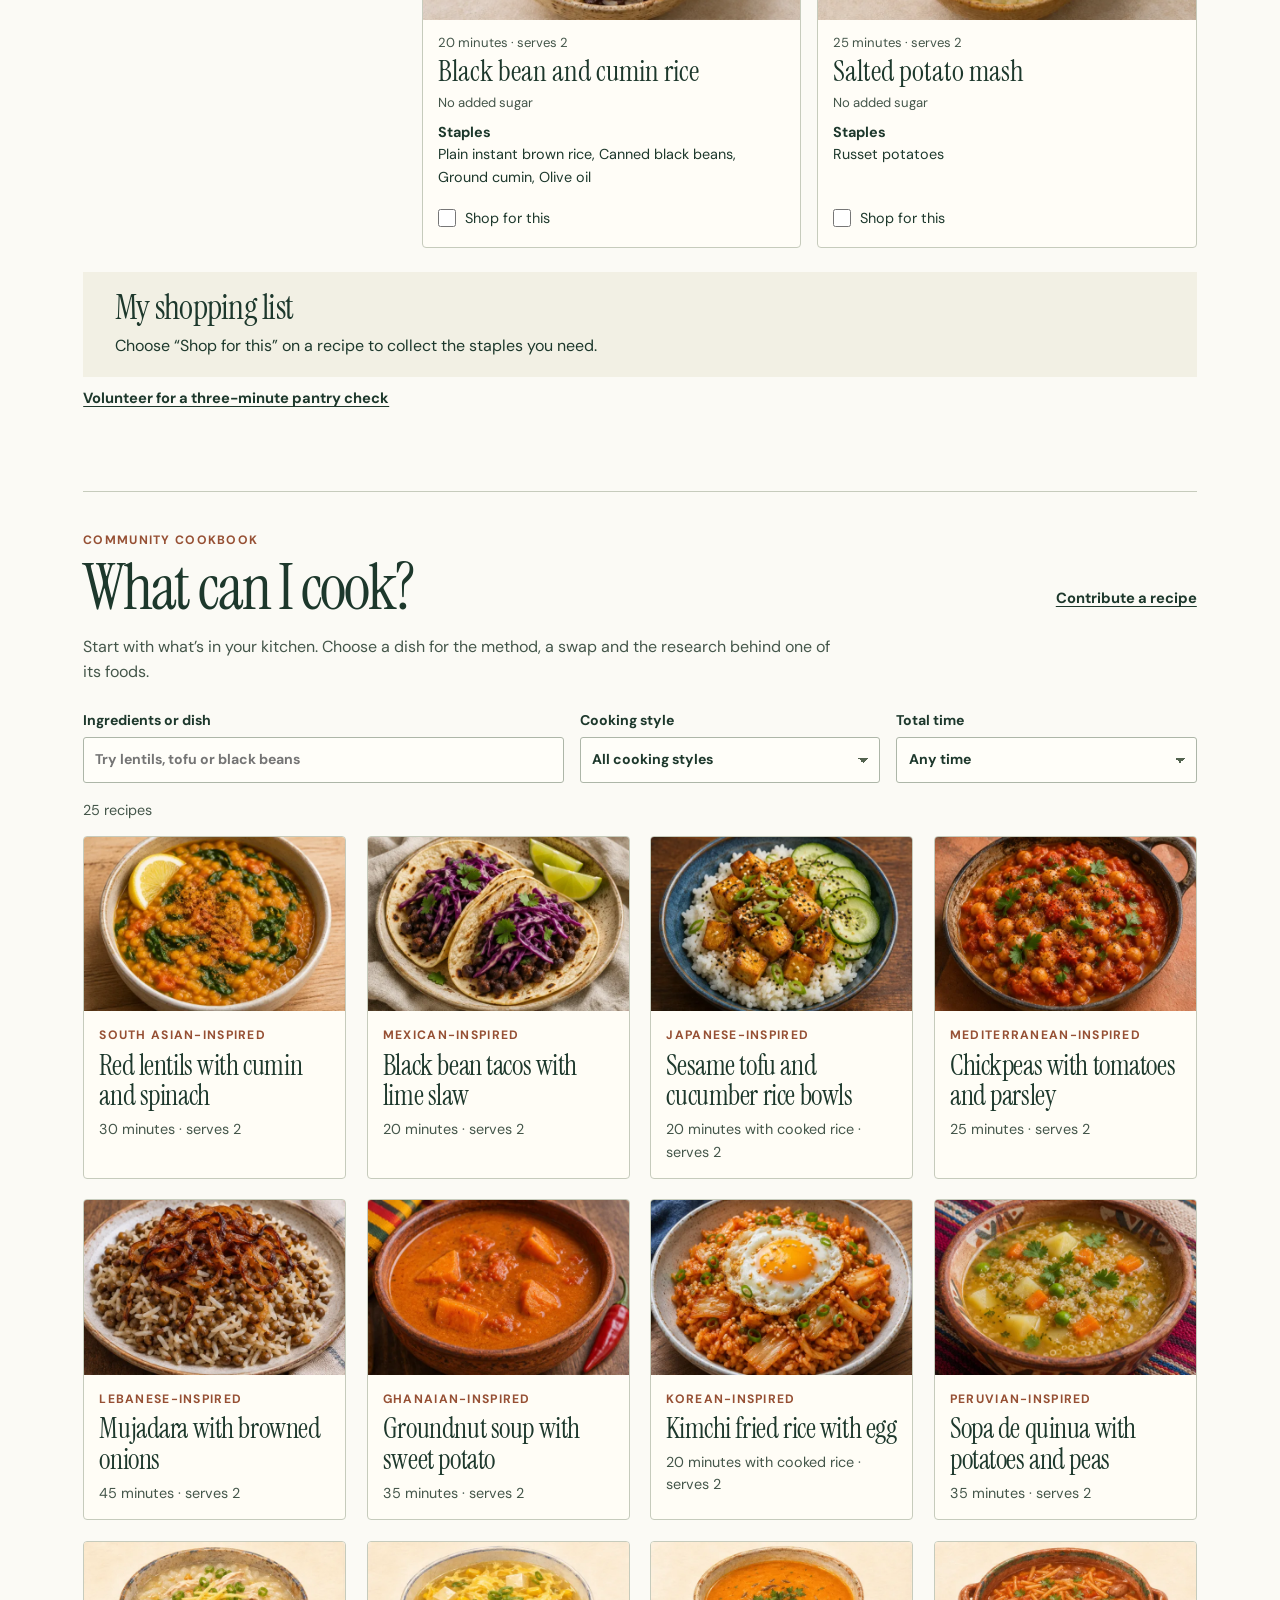
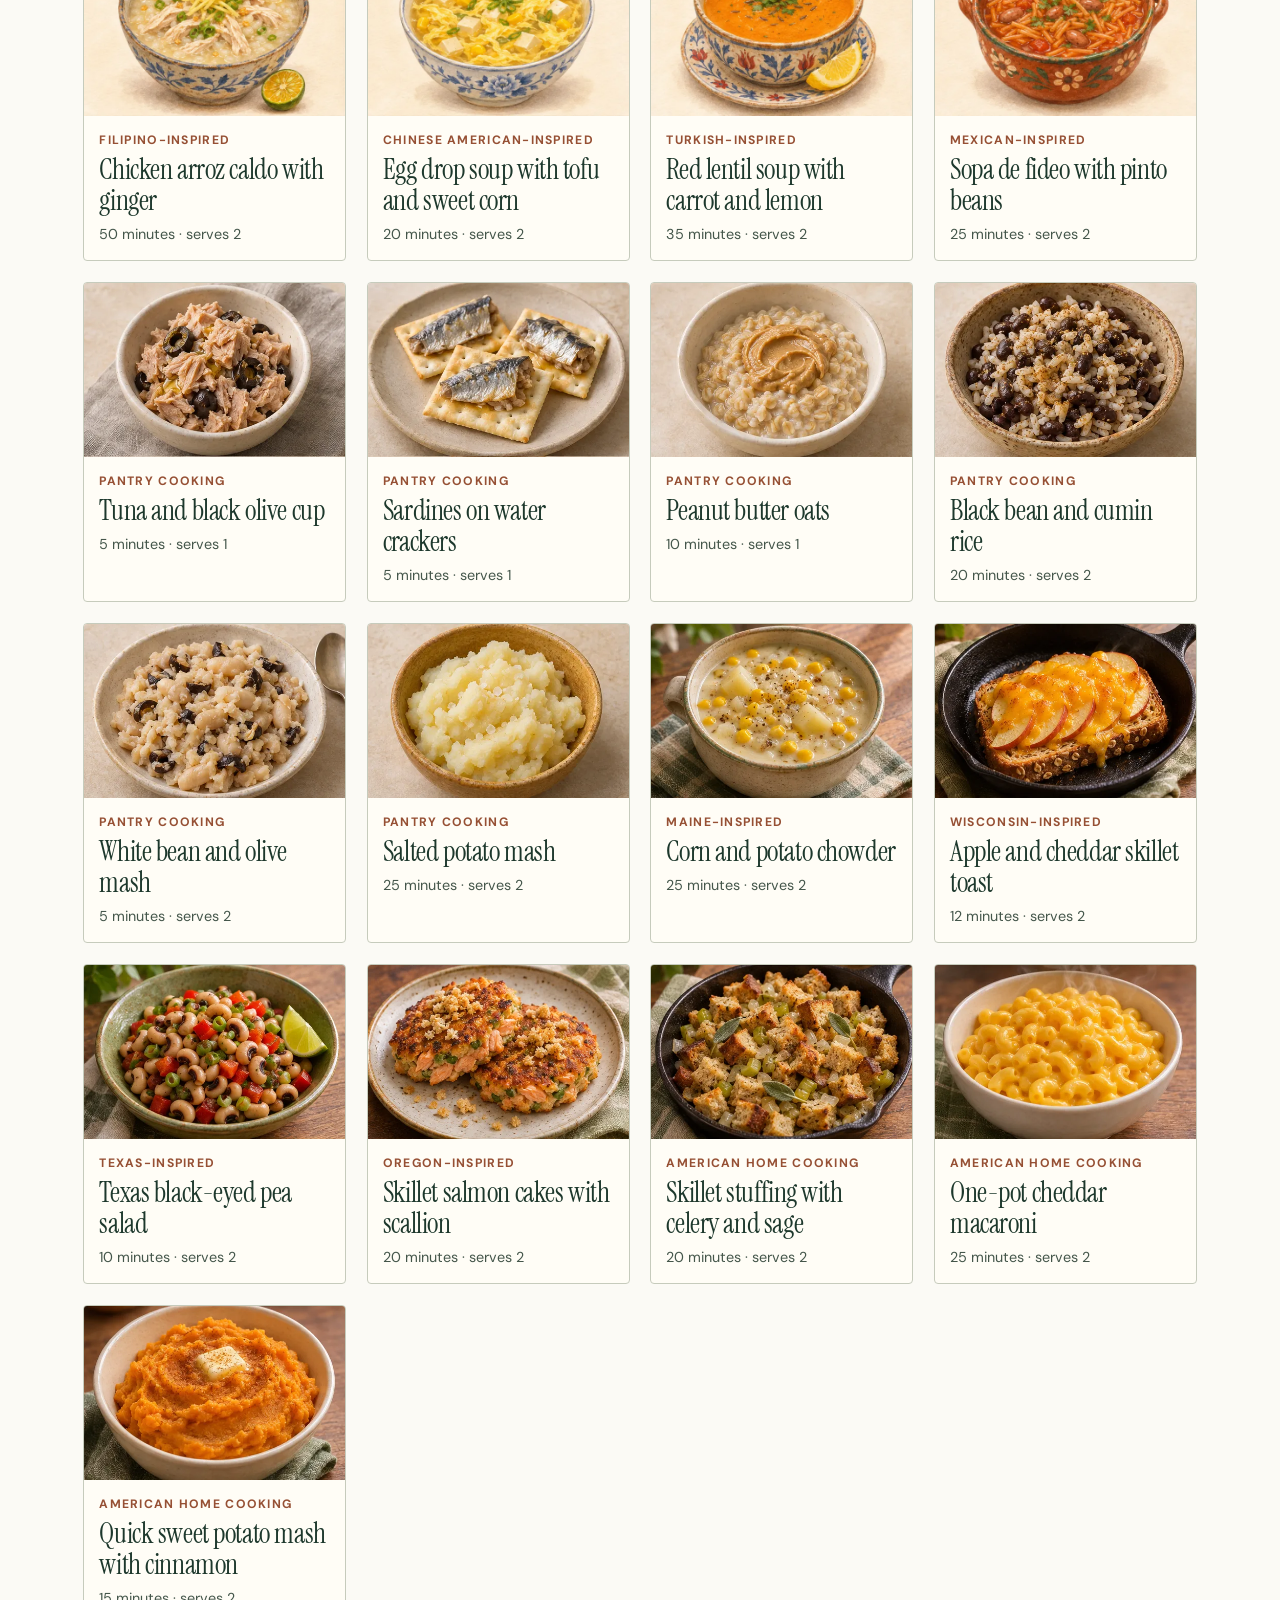
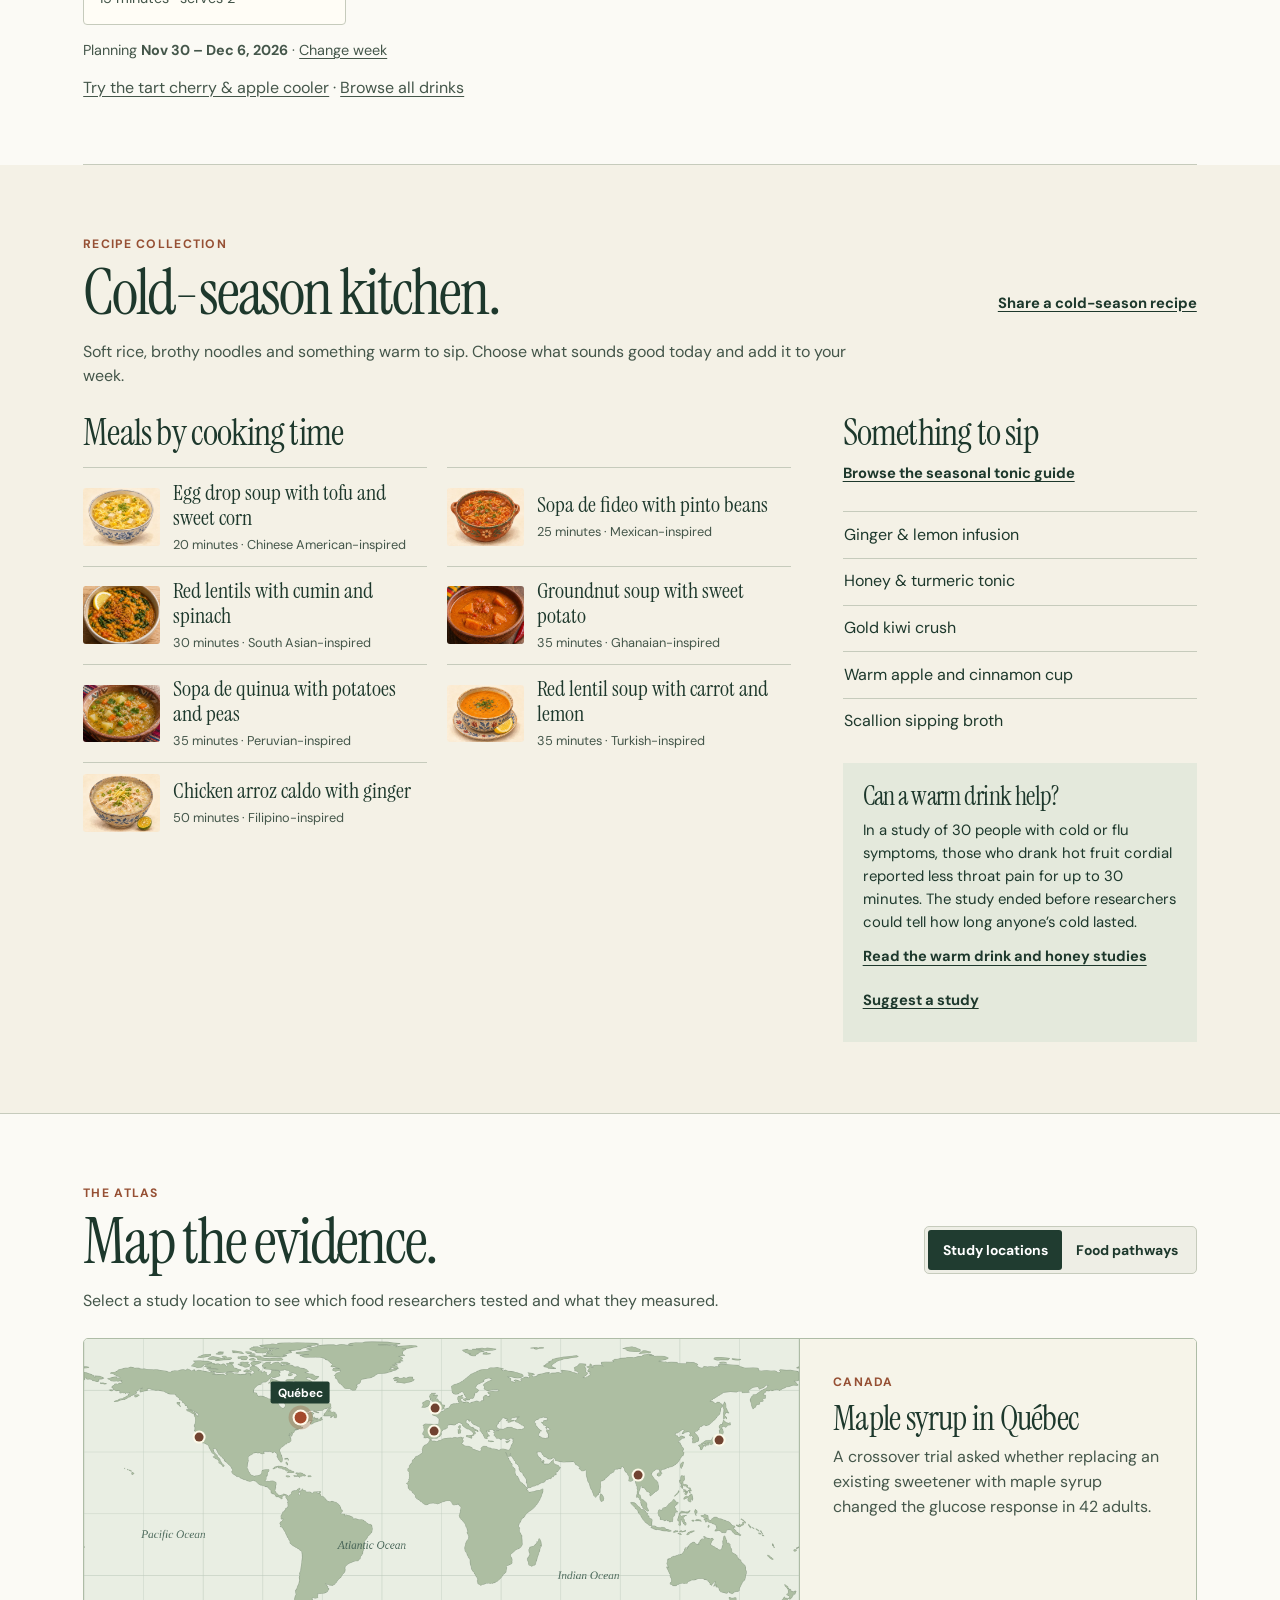
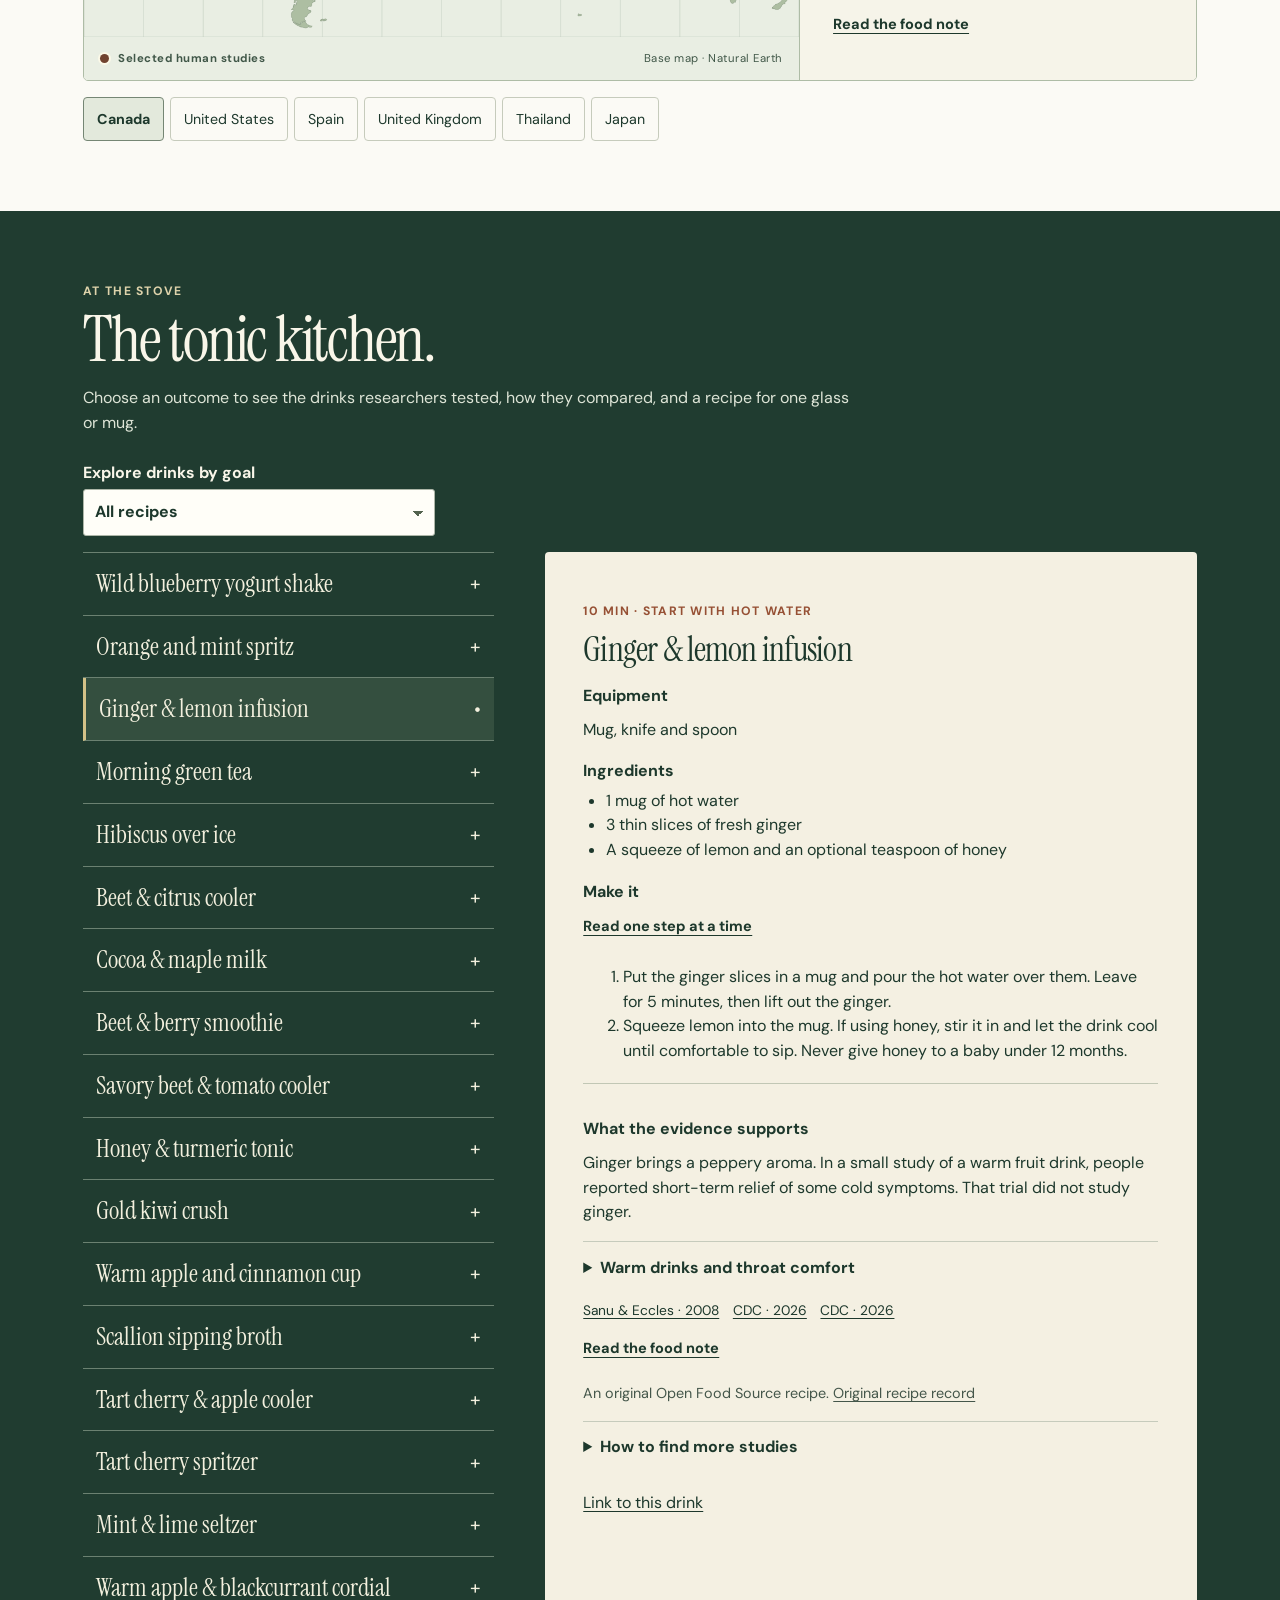
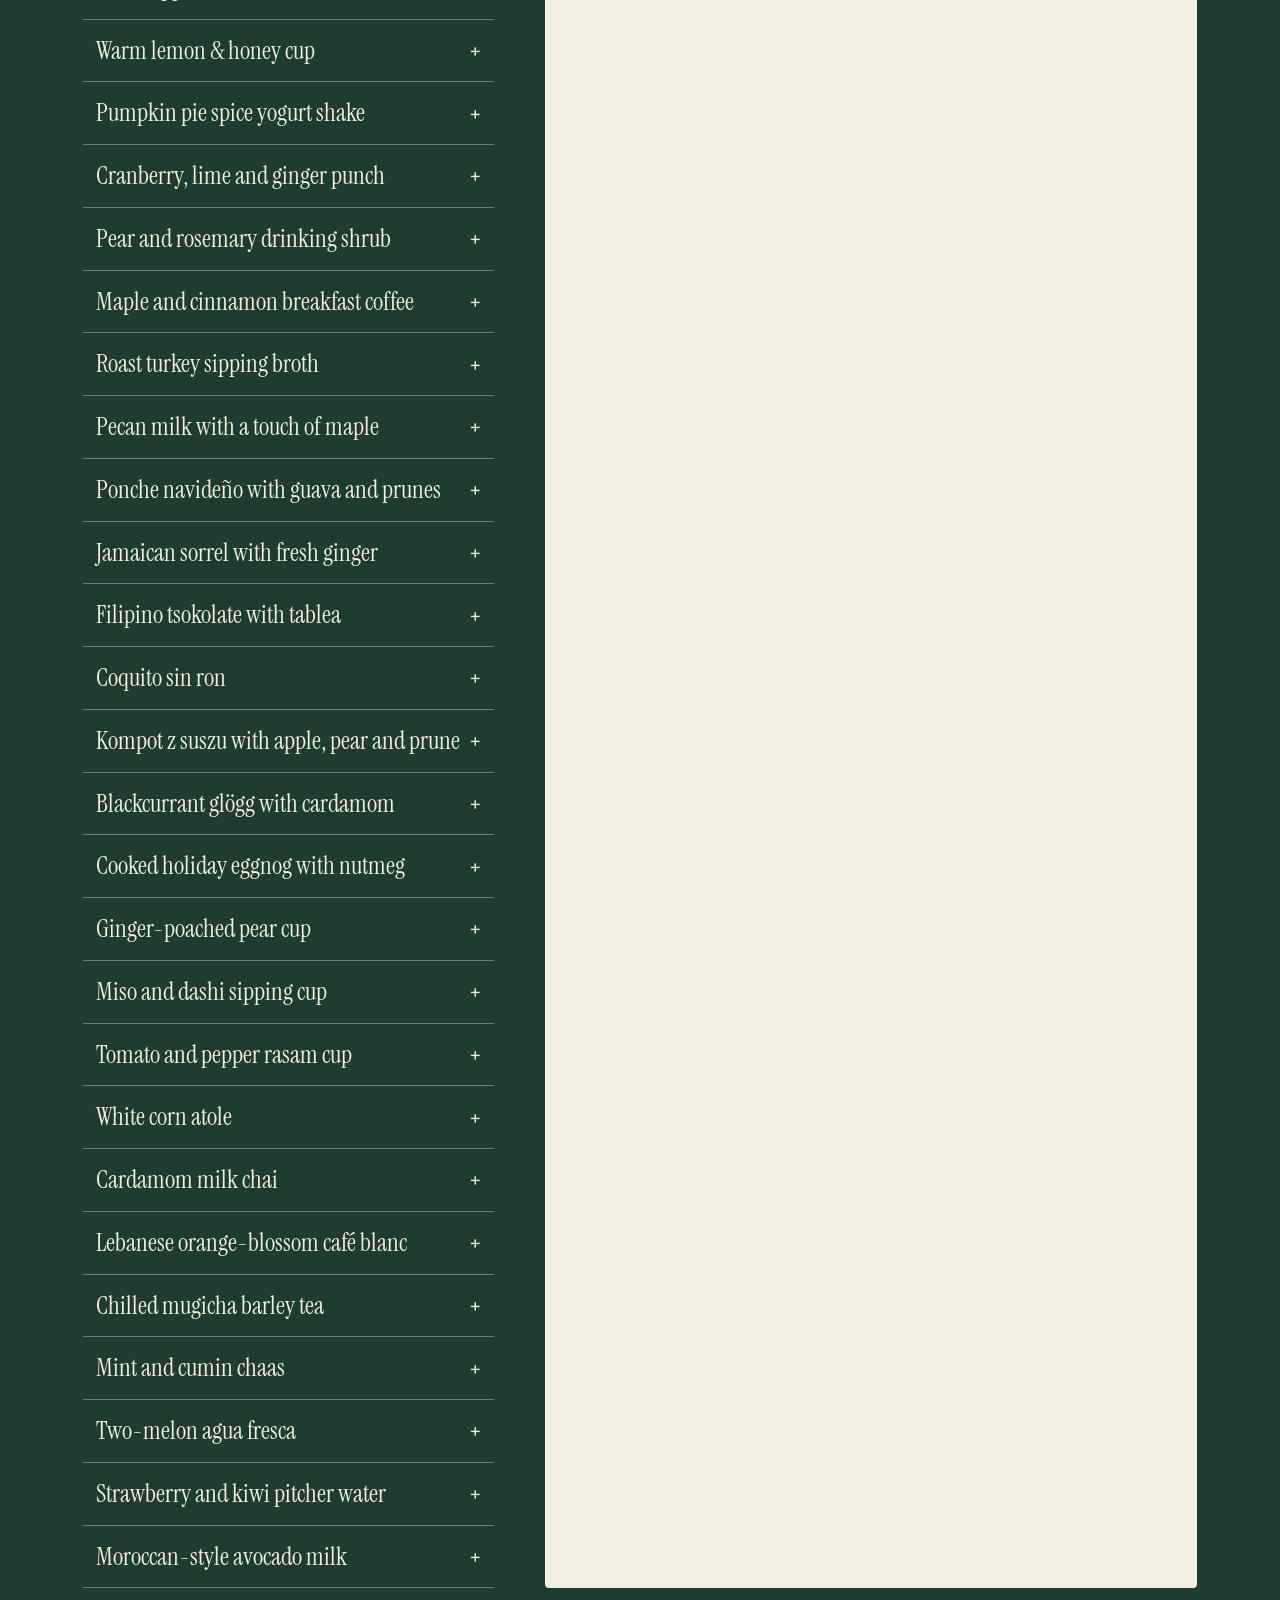
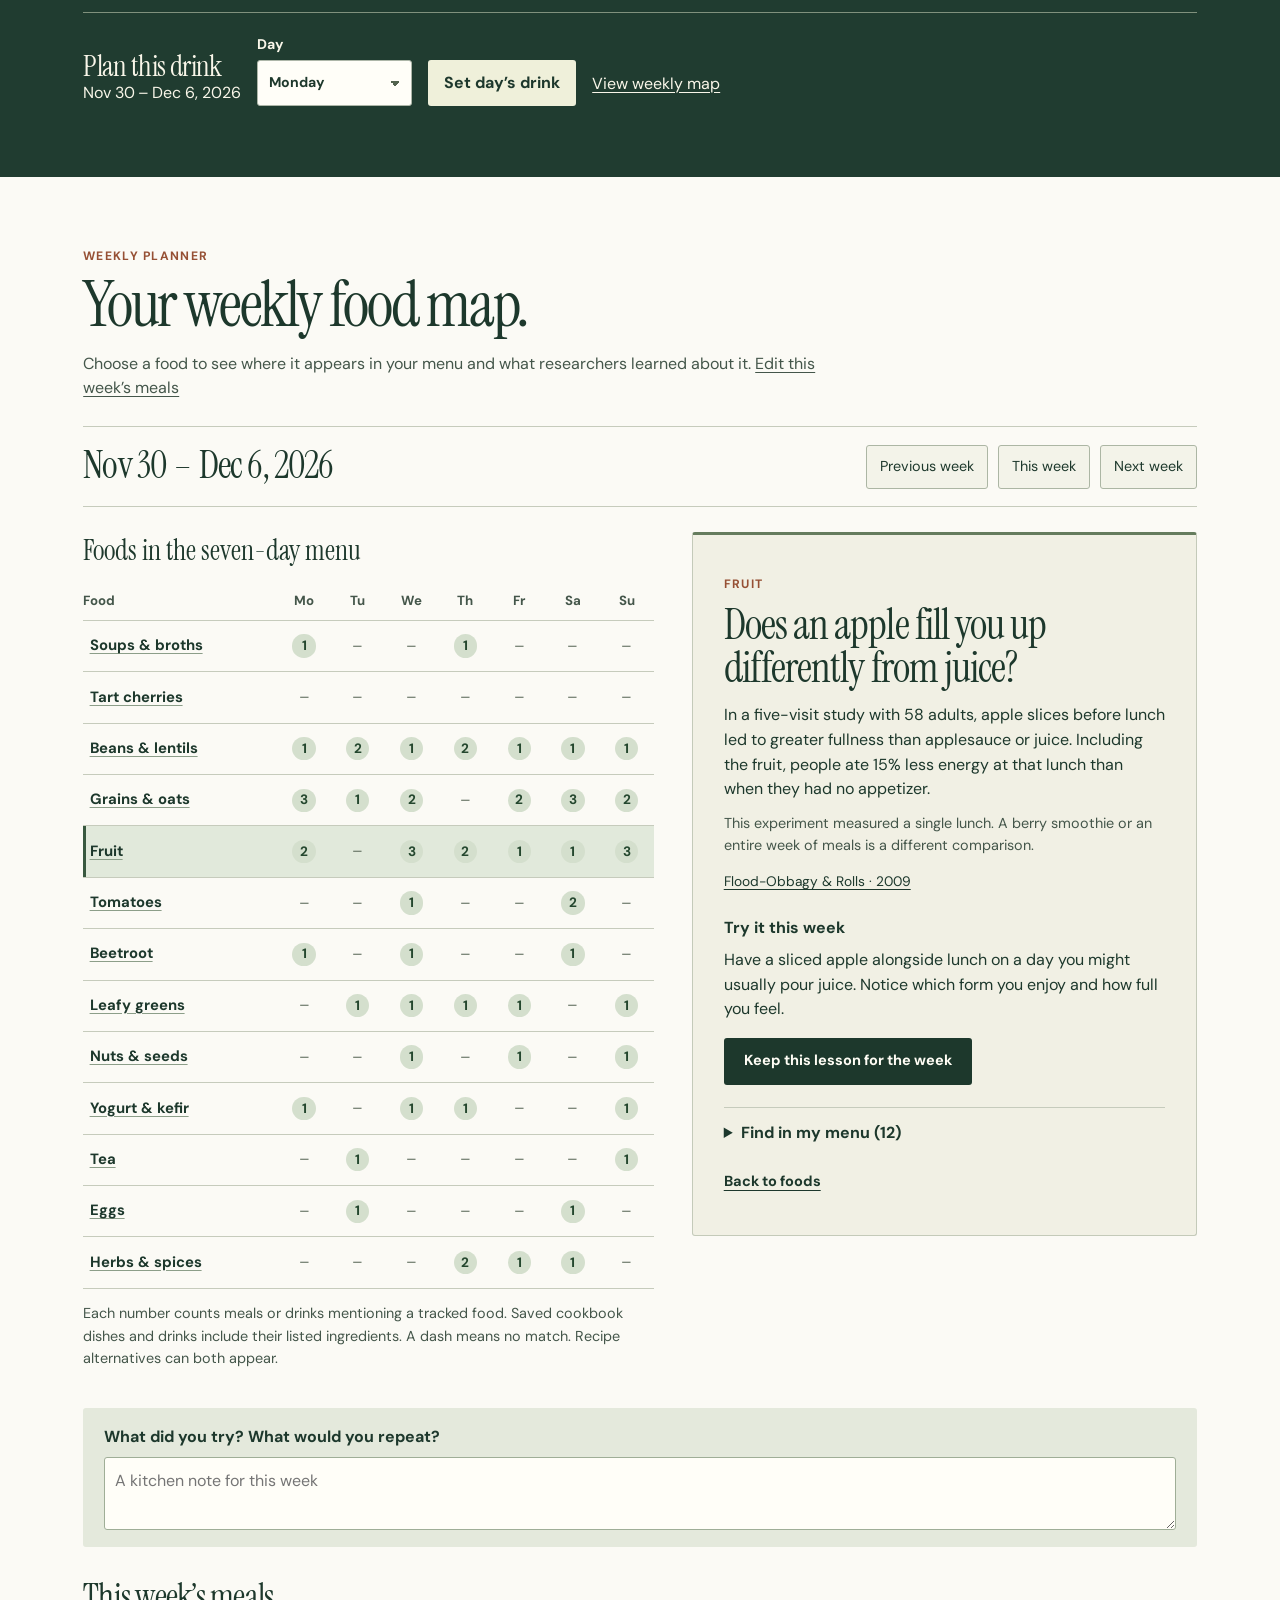
==== commit 1a958afd: "feat(kitchen): add disease research and a December tasting pilot" ====
--- a/index.html
+++ b/index.html
@@ -7,20 +7,22 @@
 <title>Open Food Source — Food, drink &amp; human research</title>
 <link rel="stylesheet" href="style.css">
 <link rel="stylesheet" href="kitchen.css">
+<link rel="stylesheet" href="field-guide.css">
 <link rel="icon" type="image/webp" href="assets/maple-leaf.webp">
-<script defer src="research.js"></script><script defer src="assets/land.js"></script><script defer src="assets/composition.js"></script><script defer src="plot.js"></script><script defer src="tonic-evidence.js"></script><script defer src="seasonal-holiday.js"></script><script defer src="seasonal-everyday.js"></script><script defer src="recipes.js"></script><script defer src="atlas.js"></script>
+<script defer src="research.js"></script><script defer src="assets/land.js"></script><script defer src="assets/composition.js"></script><script defer src="plot.js"></script><script defer src="tonic-evidence.js"></script><script defer src="seasonal-holiday.js"></script><script defer src="seasonal-everyday.js"></script><script defer src="december-pilot.js"></script><script defer src="recipes.js"></script><script defer src="atlas.js"></script>
 <script defer src="dishes.js"></script><script defer src="weekly-map.js"></script><script defer src="planner.js"></script><script defer src="cookbook.js"></script><script defer src="pantry-picker.js"></script>
-<script defer src="regional-data.js"></script><script defer src="quick-kitchen.js"></script><script defer src="regions.js"></script><script defer src="seasonal-guide.js"></script>
+<script defer src="regional-data.js"></script><script defer src="quick-kitchen.js"></script><script defer src="regions.js"></script><script defer src="seasonal-guide.js"></script><script defer src="december-kitchen.js"></script>
+<script defer src="cancer-food-evidence.js"></script><script defer src="cardiometabolic-food-evidence.js"></script><script defer src="disease-guide.js"></script>
 </head>
 <body>
 <a href="#main" class="skip">Skip to content</a>
 <header class="mast kitchen-mast"><div class="wrap mast-inner">
 <a class="wordmark" href="#main" aria-label="Open Food Source home"><span class="compass" aria-hidden="true">✳</span>Open Food Source</a>
-<nav aria-label="Main navigation"><a href="#quick-kitchen">Quick kitchen</a><a href="#seasonal-tonics" aria-label="Seasonal tonics">Tonics</a><a href="#regions">By state</a><a href="#weekly-map">My week</a><details id="kitchen-menu"><summary>More</summary><div><a href="#pantry-picker">Pantry picker</a><a href="#cookbook">Full cookbook</a><a href="#kitchen">Drink kitchen</a><a href="#cold-season">Cold-season kitchen</a><a href="#atlas">Research atlas</a><a href="#pantry">USDA food index</a><a href="#sources">Sources &amp; contributions</a></div></details></nav>
+<nav aria-label="Main navigation"><a href="#quick-kitchen">Quick kitchen</a><a href="#seasonal-tonics" aria-label="Seasonal tonics">Tonics</a><a href="#regions">By state</a><a href="#weekly-map">My week</a><details id="kitchen-menu"><summary>More</summary><div><a href="#food-and-disease">Food &amp; disease research</a><a href="#pantry-picker">Pantry picker</a><a href="#cookbook">Full cookbook</a><a href="#kitchen">Drink kitchen</a><a href="#cold-season">Cold-season kitchen</a><a href="#december-kitchen">December kitchen test</a><a href="#atlas">Research atlas</a><a href="#pantry">USDA food index</a><a href="#sources">Sources &amp; contributions</a></div></details></nav>
 </div></header>
 <main id="main">
 <section class="daily" id="quick-kitchen" aria-labelledby="daily-title"><div class="wrap daily-inner">
-<div class="daily-heading"><div><p class="eyebrow">Quick kitchen</p><h1 id="daily-title">What can I make now?</h1></div><a class="inline" href="#pantry-picker">Cook from my pantry</a></div>
+<div class="daily-heading"><div><p class="eyebrow">Quick kitchen</p><h1 id="daily-title">What can I make now?</h1></div><div class="daily-shortcuts"><a class="inline" href="#pantry-picker">Cook from my pantry</a><a class="inline" href="#december-kitchen">December kitchen test</a></div></div>
 <div class="daily-controls"><label for="daily-query">Recipe or ingredient<input type="search" id="daily-query" placeholder="Try oats, ginger or apple" autocomplete="off"></label>
 <label for="daily-time">Time available<select id="daily-time"><option value="5">5 minutes</option><option value="10">10 minutes</option><option value="15" selected>15 minutes</option><option value="30">30 minutes</option><option value="">Any time</option></select></label></div>
 <div class="daily-toolbar"><div class="k-tabs" role="group" aria-label="Recipe type"><button type="button" data-kind="all" aria-pressed="true">All</button><button type="button" data-kind="dish" aria-pressed="false">Foods</button><button type="button" data-kind="drink" aria-pressed="false">Drinks</button></div>
@@ -28,6 +30,14 @@
 <p id="daily-count" role="status" class="daily-count"></p><div id="daily-results" class="daily-results"></div>
 <div class="daily-foot"><button type="button" id="daily-more" class="k-outline" hidden>Show more recipes</button><button type="button" id="daily-clear" class="text-button" hidden>Reset filters</button></div>
 <p id="daily-status" role="status" class="quiet"></p></div></section>
+<section id="december-kitchen" class="december-kitchen" aria-labelledby="december-title"><div class="section wrap">
+<div class="december-heading"><div><p class="eyebrow">Community kitchen · December 2026</p><h2 id="december-title">Three drinks to try.</h2></div>
+<button type="button" id="december-share" class="december-share">Share invitation</button></div>
+<p class="december-intro">We’re inviting five households to make one drink. Tell us what you changed and, a week later, whether you made it again.</p>
+<p id="december-share-status" role="status"></p><div id="december-invitation" hidden><label for="december-invite-text">Copy this invitation</label><textarea id="december-invite-text" readonly rows="3"></textarea></div>
+<ul class="december-drinks" id="december-drinks"></ul>
+<div class="december-feedback"><h3>Already made one?</h3><div><a class="inline" href="kitchen-check.html?pilot=december-2026#cook">Leave a kitchen note</a><a class="inline" href="kitchen-check.html?pilot=december-2026#return">One-week check-in</a></div></div>
+</div></section>
 <section id="seasonal-tonics" class="tonic-guide" aria-labelledby="tonic-title"><div class="section wrap">
 <div class="tonic-heading"><div><h2 id="tonic-title">Seasonal tonics.</h2>
 <p class="intro">Find a warm cup for a sore throat, a punch for the holiday table, or a cool drink for summer. Open a recipe for its directions, source and research.</p></div>
@@ -38,7 +48,16 @@
 <details class="tonic-care" id="tonic-care"><summary>When flu symptoms need medical care</summary><div id="tonic-care-body"></div></details>
 <div class="tonic-results-heading"><p id="tonic-count" role="status"></p><a id="tonic-share" class="inline" href="#seasonal-tonics">Link to this collection</a></div>
 <ul id="tonic-results" class="tonic-results"></ul><div class="tonic-actions"><button class="k-outline" id="tonic-more" type="button" hidden>Show more drinks</button><button class="text-button" id="tonic-clear" type="button" hidden>Show all seasonal drinks</button></div>
-<details class="tonic-shelf" id="tonic-studies"><summary>Read the cold and flu research</summary><div id="tonic-evidence-list"></div></details>
+<details class="tonic-shelf" id="tonic-studies"><summary>Read the cold and flu research</summary><p class="quiet">Evidence reviewed <time datetime="2026-11-26">November 26, 2026</time>. The honey note includes a second trial in children that found similar results with honey and syrup placebo.</p><div id="tonic-evidence-list"></div></details>
+</div></section>
+<section id="food-and-disease" class="disease-guide" aria-labelledby="disease-title"><div class="section wrap">
+<div class="disease-heading"><p class="eyebrow">Food research</p><h2 id="disease-title">Food &amp; disease.</h2>
+<p class="intro">Explore what people ate in human studies, which outcomes changed, and how the foods fit into a meal.</p></div>
+<div class="disease-layout"><div class="disease-navigation"><label for="disease-choice">Choose a condition</label><select id="disease-choice"></select>
+<div id="disease-menu" aria-label="Conditions"></div>
+<details class="research-key"><summary>How to read the evidence</summary><p>In a cohort study, researchers follow people who choose their own foods. In a randomized trial, researchers assign the groups being compared. Check whether the study tracked a diagnosis, a symptom, or a risk factor such as blood pressure.</p><p>A risk or hazard ratio of 1 means the groups had the same estimated risk or rate. A ratio of 0.84 describes a relative difference. To know the difference in cases per 100 people, you also need the underlying risks.</p><p>The 95% confidence interval shows uncertainty around the estimate. If it includes 1, the data are compatible with no difference between groups.</p></details></div>
+<article id="disease-reading" aria-labelledby="condition-name"></article></div>
+<div class="disease-footer"><p>Sources reviewed <time datetime="2026-11-26">November 26, 2026</time>.</p><a class="inline" href="https://github.com/bennewell35/open-food-source/issues/new?template=study-or-recipe.md">Suggest a study or condition</a></div>
 </div></section>
 <section id="regions" class="region-section" aria-labelledby="regions-title"><div class="section wrap">
 <div class="section-head"><div><p class="eyebrow">Regional food guide</p><h2 id="regions-title">Explore by state.</h2></div></div>
@@ -125,7 +144,7 @@
 <h3 id="week-menu" class="menu-heading">This week’s meals</h3>
 <p class="intro">Open a day to change its suggested meals or drink. Edits update the map and save in this browser.</p>
 <div id="planner-days"></div><p id="planner-status" role="status" class="quiet"></p>
-<aside class="prevention" aria-labelledby="risk-title"><div><p class="eyebrow">Research behind the menu</p><h3 id="risk-title">Food and cancer risk</h3></div>
+<aside class="prevention" aria-labelledby="risk-title"><div><p class="eyebrow">Research behind the menu</p><h3 id="risk-title">Food and cancer risk</h3><a class="inline" href="?condition=colorectal-cancer#food-and-disease">Browse the disease studies</a></div>
 <div><p>Whole grains and foods containing fiber are linked to lower colorectal cancer risk. That’s why oats, beans and lentils show up several times this week. The American Cancer Society also recommends limiting processed meat and sugary drinks and says it is best to avoid alcohol. <a href="https://www.wcrf.org/research-policy/evidence-for-our-recommendations/wholegrains-veg-fruit-beans/">WCRF evidence</a> · <a href="https://www.cancer.org/cancer/risk-prevention/diet-physical-activity/acs-guidelines-nutrition-physical-activity-cancer-prevention.html">ACS guideline</a></p>
 <p><strong>For prostate cancer specifically,</strong> dietary lycopene studies have mixed results. Human research has yet to establish that beetroot juice or a turmeric tonic prevents or treats prostate cancer. In the MEAL trial, increasing vegetables did not significantly slow progression in men already on active surveillance. Enjoy tomatoes, beets and spices for the foods they are. <a href="https://www.cancer.gov/types/prostate/patient/prostate-prevention-pdq">NCI prevention review</a> · <a href="https://pubmed.ncbi.nlm.nih.gov/31935026/">MEAL trial</a></p></div></aside>
 </section>
@@ -138,7 +157,7 @@
 <p class="meta" role="status" id="result-count"></p><label for="matches">Matching foods</label><select id="matches"></select></div>
 <article class="nutrients" id="nutrients" aria-label="Food composition"></article></div></section>
 <section class="field-note"><div class="wrap goal-grid"><div><p class="eyebrow">One week in the kitchen</p><h2>A goal you can taste.</h2></div><div><p>At three breakfasts this week, pair a food you already eat with a plant food you enjoy. Try plain yogurt with berries and oats. On a rushed morning, add a handful of frozen berries.</p><p>Pick one drink from the tonic kitchen to try alongside a meal. At the end of the week, ask which combination tasted good, fit your day, and is worth repeating. Three breakfasts is a practical starting point. A week of trying a recipe cannot establish a change in inflammation or immunity.</p></div></div></section>
-<section class="section wrap shelf" id="sources"><div><p class="eyebrow">Research notes</p><h2>The source shelf.</h2></div>
+<section class="section wrap shelf" id="sources"><div><p class="eyebrow">Research notes</p><h2>The source shelf.</h2><a class="inline" href="#food-and-disease">Find research by condition</a></div>
 <p class="intro">Selected human trials, food composition tables, and guidance from public health agencies. Sources checked November 26, 2026.</p>
 <details><summary>How to read the evidence</summary><p>A cardiovascular event is a clinical outcome. LDL cholesterol and blood pressure are risk markers. An attention task or symptom rating answers a narrower question. Nutrient content tells you what a food contributes. A plausible biological mechanism is a reason to test a claim.</p><p>This is a curated guide. We selected studies that speak to these foods, checked comparison groups and serving sizes, and included conflicting findings where they affect a kitchen decision. Study pins identify selected research settings, not where foods originated. Multi-site trials have one representative pin.</p></details>
 <details id="source-disclosure"><summary id="source-count">Browse sources</summary><div id="source-list" class="source-list"></div></details>
--- a/kitchen.css
+++ b/kitchen.css
@@ -234,6 +234,96 @@
   #tonic-evidence-list { grid-template-columns: 1fr; }
 }
 @media (max-width: 30rem) {
-  .tonic-controls, .tonic-results { grid-template-columns: minmax(0,1fr); }
+  .region-filters, .tonic-results { grid-template-columns: minmax(0,1fr); }
   .tonic-result { gap: .2rem; padding: .85rem 1rem; }
 }
+
+.daily-inner {
+  padding-block: clamp(1.35rem, 3.8vw, 3.5rem) clamp(2rem, 4vw, 3.75rem);
+}
+.daily-heading .inline { text-underline-offset: .25em; }
+.daily-count { display: flex; align-items: center; gap: .8rem; }
+.daily-count::after { content: ""; flex: 1; height: 1px; background: var(--line); }
+.daily-caption { flex: 1; justify-content: flex-start; }
+.daily-origin { margin-top: auto; padding-top: .15rem; }
+.daily-results .daily-empty { grid-column: 1 / -1; max-width: 60ch; padding: .55rem 0; }
+.daily-tile img { aspect-ratio: 1.75; }
+.daily-foot { margin-top: 1rem; }
+.daily-foot .k-outline { min-width: min(100%, 10rem); }
+
+:is(.daily-tile, .tonic-result, .dish-tile):focus-visible {
+  outline: 3px solid var(--copper); outline-offset: 3px; border-color: var(--dark);
+}
+:is(.daily-tile, .tonic-result, .dish-tile, .picker-opener):focus-visible strong,
+.regional-recipe:focus-visible { color: var(--copper); text-decoration: underline; text-underline-offset: .12em; }
+.k-outline:not([aria-pressed=true]):focus-visible,
+.k-tabs button:not([aria-pressed=true]):focus-visible { background: var(--sage); }
+
+#daily-reader { --reader-inset: clamp(1rem, 2.5vw, 2rem); }
+.reader-toolbar, #reader-content { padding-inline: var(--reader-inset); }
+#reader-content { padding-top: 0; }
+#reader-status, #reader-status:empty, #reader-status:not(:empty) {
+  display: block; min-block-size: 1.5rem; margin: 0; padding-inline: var(--reader-inset);
+  font-size: .84rem; line-height: 1.5rem;
+}
+#reader-content :is(.detail-heading h3, .recipe-card h3) {
+  margin: .45rem 0 .55rem; line-height: 1.04; text-wrap: balance;
+  font-size: clamp(2.25rem, 4.5vw, 3.65rem);
+}
+#reader-content .recipe-columns { margin-top: .35rem; }
+#reader-content .recipe-columns > div > h4:first-child { margin-top: .45rem; }
+#reader-content :is(ul, ol) { margin-block: .6rem .9rem; }
+.step-reading { border-color: #738263; background: #edf0e5; border-radius: 0 var(--kitchen-radius) var(--kitchen-radius) 0; }
+.step-reading strong { color: var(--copper); font-size: .9rem; }
+.step-reading button { min-height: var(--kitchen-target); background: var(--paper); border-radius: var(--kitchen-radius); }
+.step-reading button:focus-visible { border-color: var(--dark); }
+
+.kitchen-check h1 { margin: .45rem 0 .85rem; line-height: 1.02; text-wrap: balance; overflow-wrap: anywhere; }
+.mast:has(+ .kitchen-check) .wordmark { max-width: 100%; white-space: normal; overflow-wrap: anywhere; }
+.kitchen-check .intro { max-width: 62ch; }
+.kitchen-check :is(input, select, textarea) {
+  padding: .58rem .75rem; border: 1px solid #899789; border-radius: var(--kitchen-radius);
+  background-color: #fffef8; color: var(--ink); font-size: 1rem; font-weight: 400;
+}
+.kitchen-check select { padding-inline-end: 2.3rem; }
+.kitchen-check input[type=date] { min-inline-size: 0; padding-inline: .1em; }
+.kitchen-check :is(input, select, button, .primary, .inline) { min-height: var(--kitchen-target); }
+.kitchen-check fieldset > label + label { margin-top: 1.15rem; }
+.kitchen-check legend { color: var(--ink); font-size: clamp(1.65rem, 3.3vw, 2.15rem); }
+.kitchen-check #pilot-repeat-details { border-inline-start: 3px solid #738263; background: var(--paper); }
+.kitchen-check #pilot-links { display: flex; flex-wrap: wrap; align-items: center; gap: 0 .75rem; }
+.kitchen-check .check-actions { gap: .35rem 1rem; }
+.kitchen-check :is(#report-box, fieldset) { overflow-wrap: anywhere; }
+.kitchen-check #check-report { line-height: 1.55; }
+
+@media (min-width: 22.6rem) and (max-width: 36rem) {
+  .daily-controls { grid-template-columns: minmax(0, 1fr) minmax(8.5rem, .65fr); gap: .65rem; }
+}
+@media (max-width: 36rem) {
+  .daily-toolbar { gap: .45rem .65rem; }
+  .daily-caption { padding: .7rem .65rem; }
+  .daily-caption strong { font-size: clamp(1.45rem, 6vw, 1.75rem); }
+  .daily-foot { margin-top: .8rem; }
+  #reader-content .recipe-columns { gap: .55rem; }
+  .kitchen-check .check-actions { align-items: start; }
+}
+@media (hover: hover) and (pointer: fine) {
+  :is(.daily-tile, .tonic-result, .dish-tile):hover {
+    border-color: #738263; box-shadow: 0 3px 12px #1d382c15;
+  }
+  :is(.daily-tile, .tonic-result, .dish-tile):hover strong {
+    color: var(--copper); text-decoration: underline; text-underline-offset: .12em;
+  }
+}
+@media (prefers-reduced-motion: no-preference) {
+  :is(.daily-tile, .tonic-result, .dish-tile) { transition: transform 120ms ease-out, box-shadow 120ms ease-out; }
+  :is(.daily-tile, .tonic-result, .dish-tile):active { transform: translateY(1px); box-shadow: none; }
+  #daily-reader[open] { animation: reader-arrive 160ms ease-out; }
+  #daily-reader[open]::backdrop { animation: reader-backdrop 140ms ease-out; }
+  .reader-toolbar:has(+ #reader-status:not(:empty)) #reader-save[aria-pressed=true] { animation: favorite-saved 170ms ease-out; }
+  .step-reading:not([hidden]) strong { animation: step-change 150ms ease-out; }
+}
+@keyframes reader-arrive { from { opacity: .35; transform: translateY(5px); } to { opacity: 1; transform: none; } }
+@keyframes reader-backdrop { from { opacity: .3; } to { opacity: 1; } }
+@keyframes favorite-saved { from { transform: scale(.97); } to { transform: none; } }
+@keyframes step-change { from { opacity: .45; transform: translateY(2px); } to { opacity: 1; transform: none; } }
--- a/field-guide.css
+++ b/field-guide.css
@@ -0,0 +1,86 @@
+.daily-shortcuts { display:flex; align-items:center; flex-wrap:wrap; gap:0 1.2rem; }
+.daily-shortcuts, .daily-shortcuts a { min-width:0; max-width:100%; white-space:normal; overflow-wrap:anywhere; }
+.december-kitchen { background:var(--dark); color:var(--paper); }
+.december-heading, .december-feedback { display:flex; flex-wrap:wrap; justify-content:space-between; align-items:center; gap:.65rem 2rem; }
+.december-kitchen .eyebrow { color:#e9cb9f; }
+.december-heading h2 { margin-top:.45rem; font-size:clamp(3.2rem,6vw,5.2rem); }
+.december-share { min-height:var(--kitchen-target); border:1px solid #a1b4a5; border-radius:var(--kitchen-radius); padding:.55rem 1rem; color:var(--paper); font-weight:600; }
+.december-share:hover { background:#304e40; }
+.december-intro { max-width:61ch; margin:.85rem 0 1.65rem; color:#e4eadf; }
+#december-share-status:empty { display:none; }
+#december-share-status { margin-bottom:.75rem; }
+#december-invitation { max-width:48rem; margin-bottom:1rem; }
+#december-invitation textarea { display:block; width:100%; color:var(--ink); }
+.december-drinks { display:grid; grid-template-columns:repeat(3,minmax(0,1fr)); gap:clamp(.8rem,1.8vw,1.6rem); padding:0; margin:0; list-style:none; }
+.december-drinks > li, .december-card, .december-caption { min-width:0; overflow-wrap:anywhere; }
+.december-card { display:flex; flex-direction:column; height:100%; width:100%; text-align:left; background:var(--paper); color:var(--ink); border:1px solid transparent; border-radius:var(--kitchen-radius); overflow:hidden; padding:0; }
+.december-card img { width:100%; height:auto; aspect-ratio:3/2; object-fit:cover; }
+.december-caption { display:flex; flex-direction:column; flex:1; gap:.35rem; padding:clamp(.85rem,1.5vw,1.35rem); }
+.december-caption small { color:var(--copper); font:600 .85rem/1.45 var(--sans); }
+.december-caption strong { font:400 clamp(1.65rem,2.9vw,2.5rem)/1.08 var(--serif); letter-spacing:-.02em; }
+.december-caption > span { font-size:.9rem; color:var(--soft); }
+.december-feedback { border-top:1px solid #789184; margin-top:1.5rem; padding-top:1rem; }
+.december-feedback h3 { font-size:1.7rem; }
+.december-feedback > div, .pilot-reader-links { display:flex; flex-wrap:wrap; align-items:center; gap:.3rem 1.25rem; }
+.december-feedback a, .pilot-reader-links a { min-height:var(--kitchen-target); }
+.pilot-reader-links { border-block:1px solid var(--line); padding:.6rem 0; margin:1rem 0; }
+.pilot-reader-links a { display:inline-flex; align-items:center; }
+.pilot-reader-links h4 { flex-basis:100%; }
+@media (hover:hover) { .december-card:hover strong { text-decoration:underline; text-underline-offset:.13em; } }
+@media (prefers-reduced-motion:no-preference) {
+  .december-card { transition:transform 160ms ease-out; }
+  @media (hover:hover) { .december-card:hover { transform:translateY(-2px); } }
+  .december-card:active { transform:scale(.99); }
+}
+@media (max-width:42rem) {
+  .december-drinks { grid-template-columns:minmax(0,1fr); }
+  .december-card { display:grid; grid-template-columns:minmax(0,30%) minmax(0,1fr); }
+  .december-card img { height:100%; min-height:7.5rem; }
+  .december-feedback { align-items:start; }
+}
+@media (max-width:22rem) { .december-card { grid-template-columns:minmax(0,1fr); } .december-card img { height:auto; } }
+
+.disease-guide { background:var(--paper); border-block:1px solid var(--line); }
+.disease-heading { margin-bottom:clamp(1.35rem,3vw,2.4rem); }
+.disease-heading h2 { margin-top:.35rem; }
+.disease-layout { display:grid; grid-template-columns:minmax(12rem,.65fr) minmax(0,2fr); gap:clamp(1.25rem,4vw,4.25rem); align-items:start; }
+.disease-navigation { min-width:0; }
+.disease-navigation label, #disease-choice { display:none; }
+#disease-menu h3 { color:var(--copper); font:700 .9rem/1.4 var(--sans); margin:0 0 .35rem; }
+#disease-menu > div + div { margin-top:1.25rem; }
+#disease-menu button { display:block; width:100%; padding:.65rem .8rem; min-height:var(--kitchen-target); text-align:left; font-weight:600; border-inline-start:3px solid transparent; }
+#disease-menu button[aria-pressed=true] { background:var(--sage); border-color:var(--ink); }
+#disease-reading { border-top:2px solid var(--ink); min-width:0; padding-top:1rem; }
+.condition-header { display:flex; flex-wrap:wrap; justify-content:space-between; align-items:center; gap:0 1rem; }
+.condition-header h3 { font-size:clamp(2.2rem,4vw,3.3rem); }
+.condition-header .inline { min-height:var(--kitchen-target); font-size:.85rem; }
+.condition-food { color:var(--copper); font-weight:600; margin:.35rem 0; }
+.condition-question { color:var(--soft); max-width:66ch; }
+.condition-study { margin-top:1.25rem; border-top:1px solid var(--line); padding-top:1rem; }
+.condition-design { font-size:.88rem; font-weight:600; color:var(--soft); }
+.condition-study h4 { margin:.4rem 0 .8rem; font:400 clamp(1.4rem,2vw,1.75rem)/1.22 var(--serif); }
+.condition-study dl { display:grid; grid-template-columns:minmax(7.9rem,1fr) minmax(0,3fr); gap:.55rem 1.2rem; margin:0; }
+.condition-study dt { font-weight:600; }
+.condition-study dd { margin:0; max-width:70ch; }
+.condition-kitchen { background:var(--sage); margin-top:1.4rem; padding:1rem clamp(1rem,2vw,1.5rem); border-radius:var(--kitchen-radius); }
+.condition-kitchen h4 { font:400 1.65rem/1.1 var(--serif); margin-bottom:.5rem; }
+.condition-recipes { display:flex; flex-wrap:wrap; gap:0 1.2rem; margin-top:.3rem; }
+.condition-recipes .regional-recipe { width:auto; min-height:var(--kitchen-target); }
+@media (max-width:48rem) {
+  .disease-layout { grid-template-columns:minmax(0,1fr); }
+  #disease-menu { display:none; }
+  .disease-navigation label { display:block; font-size:.93rem; font-weight:700; margin-bottom:.35rem; }
+  #disease-choice { display:block; width:100%; min-width:0; min-height:var(--kitchen-target); color:var(--ink); font-size:1rem; }
+}
+@media (max-width:34rem) {
+  .condition-study dl { display:block; }
+  .condition-study dd + dt { margin-top:.7rem; }
+}
+
+.condition-result { max-width:72ch; }
+.condition-limit { max-width:72ch; color:var(--soft); margin:.45rem 0; }
+.condition-method summary, .research-key summary { padding-block:.7rem; min-height:var(--kitchen-target); cursor:pointer; font-weight:600; }
+.condition-method dl { margin-bottom:.6rem; }
+.research-key { border-top:1px solid var(--line); margin-top:.9rem; }
+.research-key p { color:var(--soft); font-size:.93rem; margin-bottom:.65rem; }
+.disease-footer { display:flex; flex-wrap:wrap; justify-content:space-between; align-items:center; gap:.2rem 1rem; border-top:1px solid var(--line); padding-top:.5rem; margin-top:1.5rem; color:var(--soft); font-size:.9rem; }
